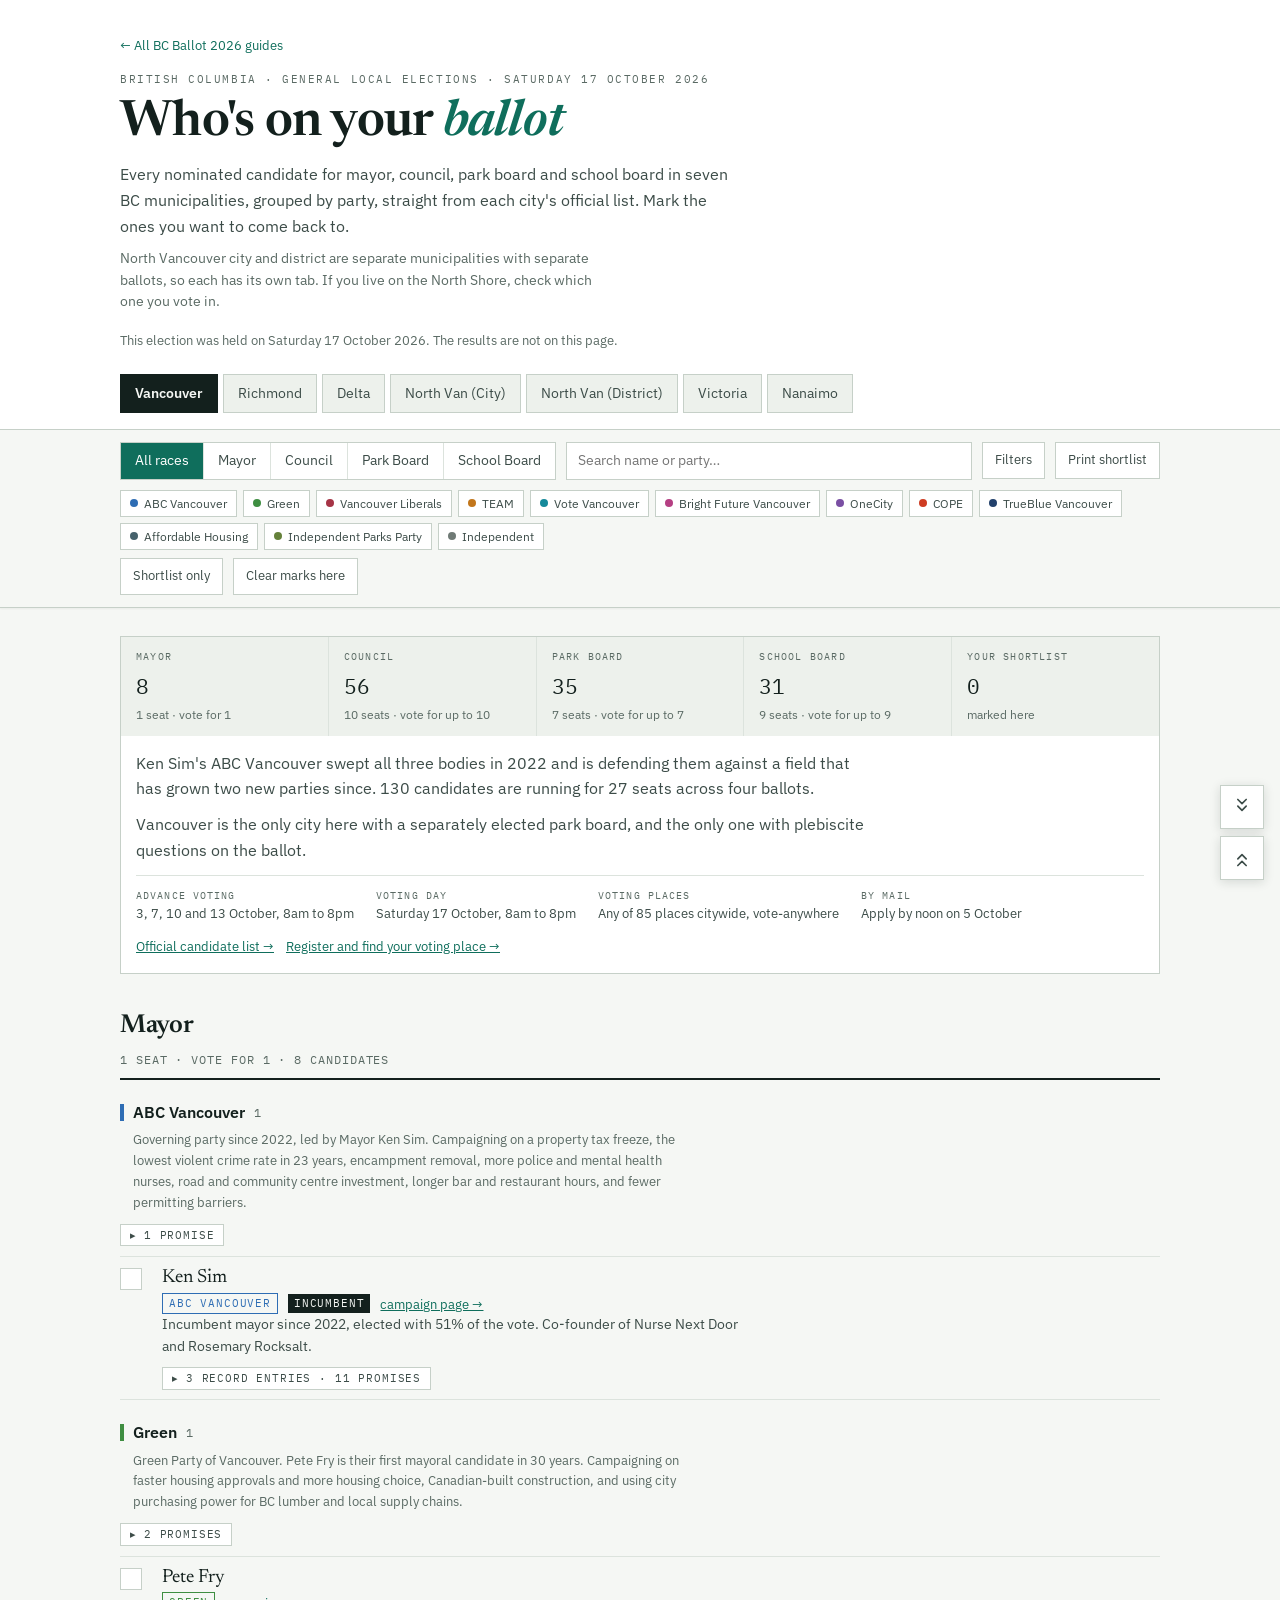
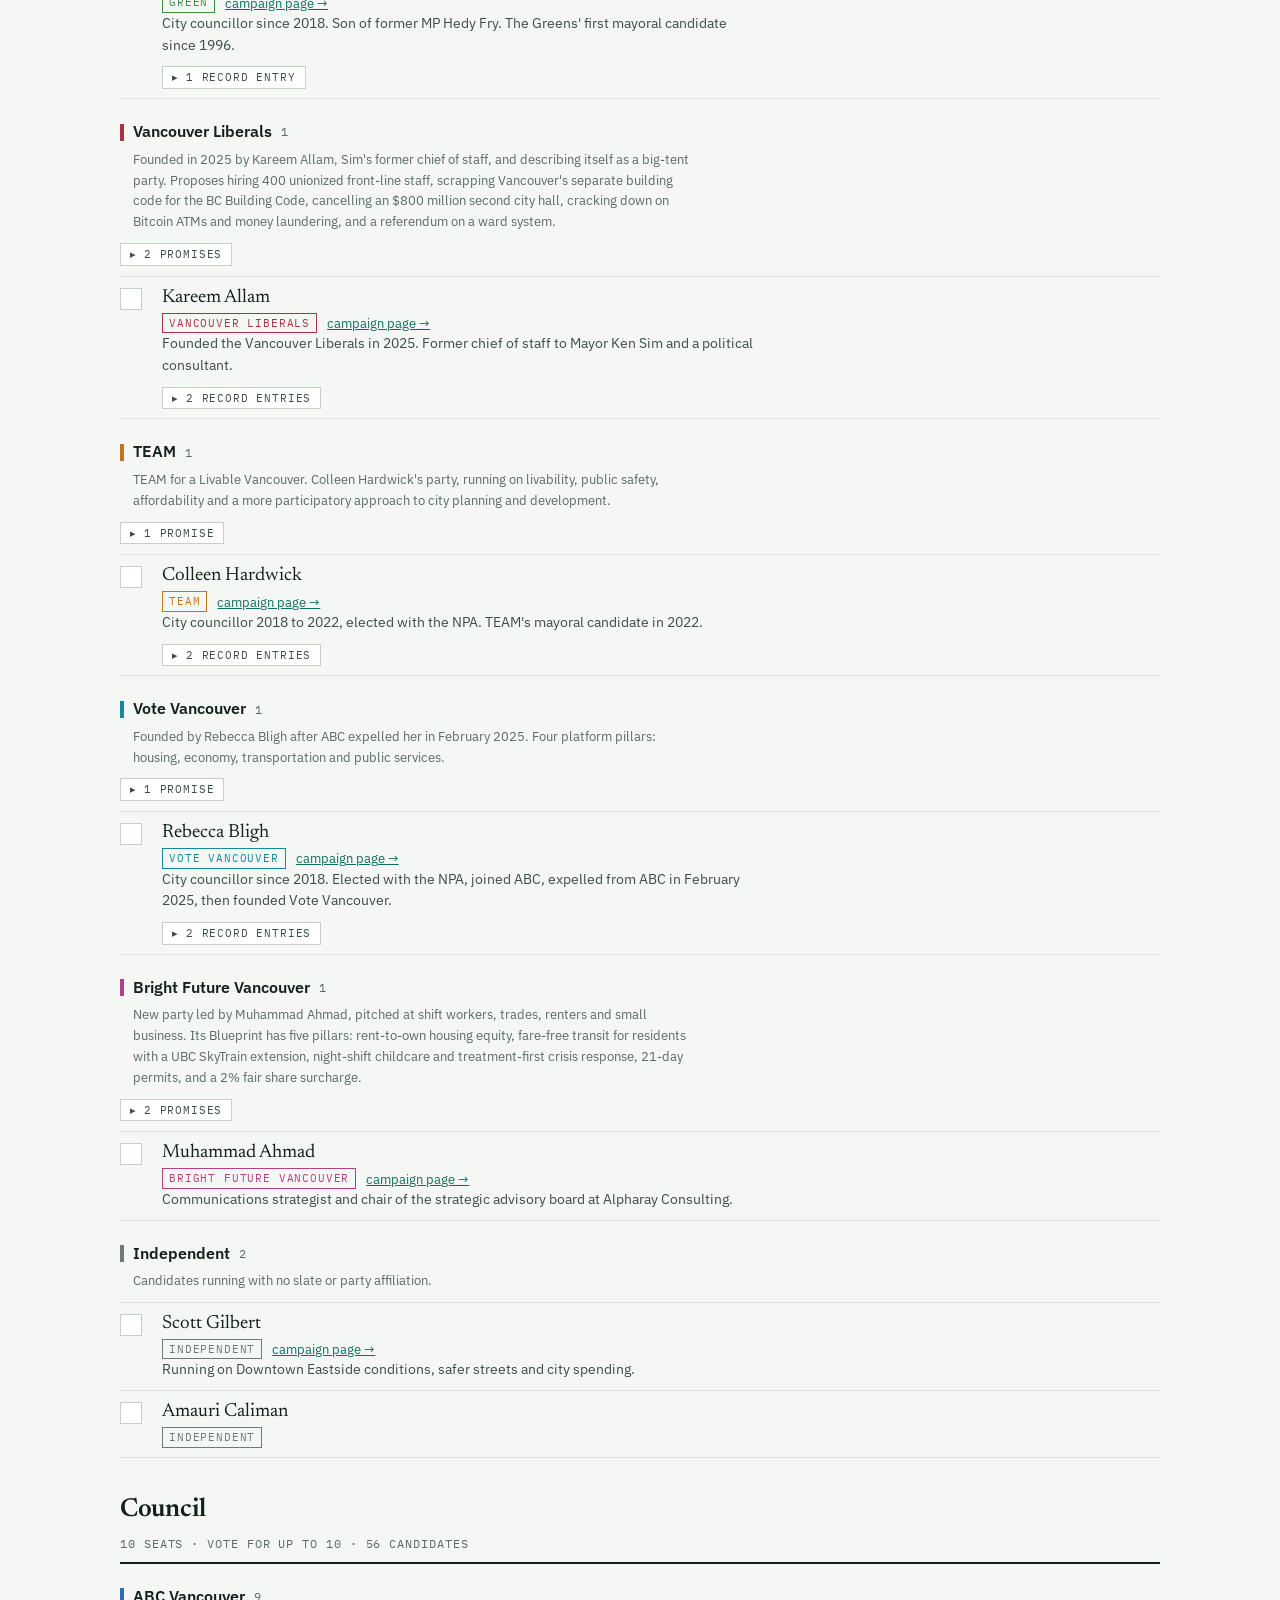
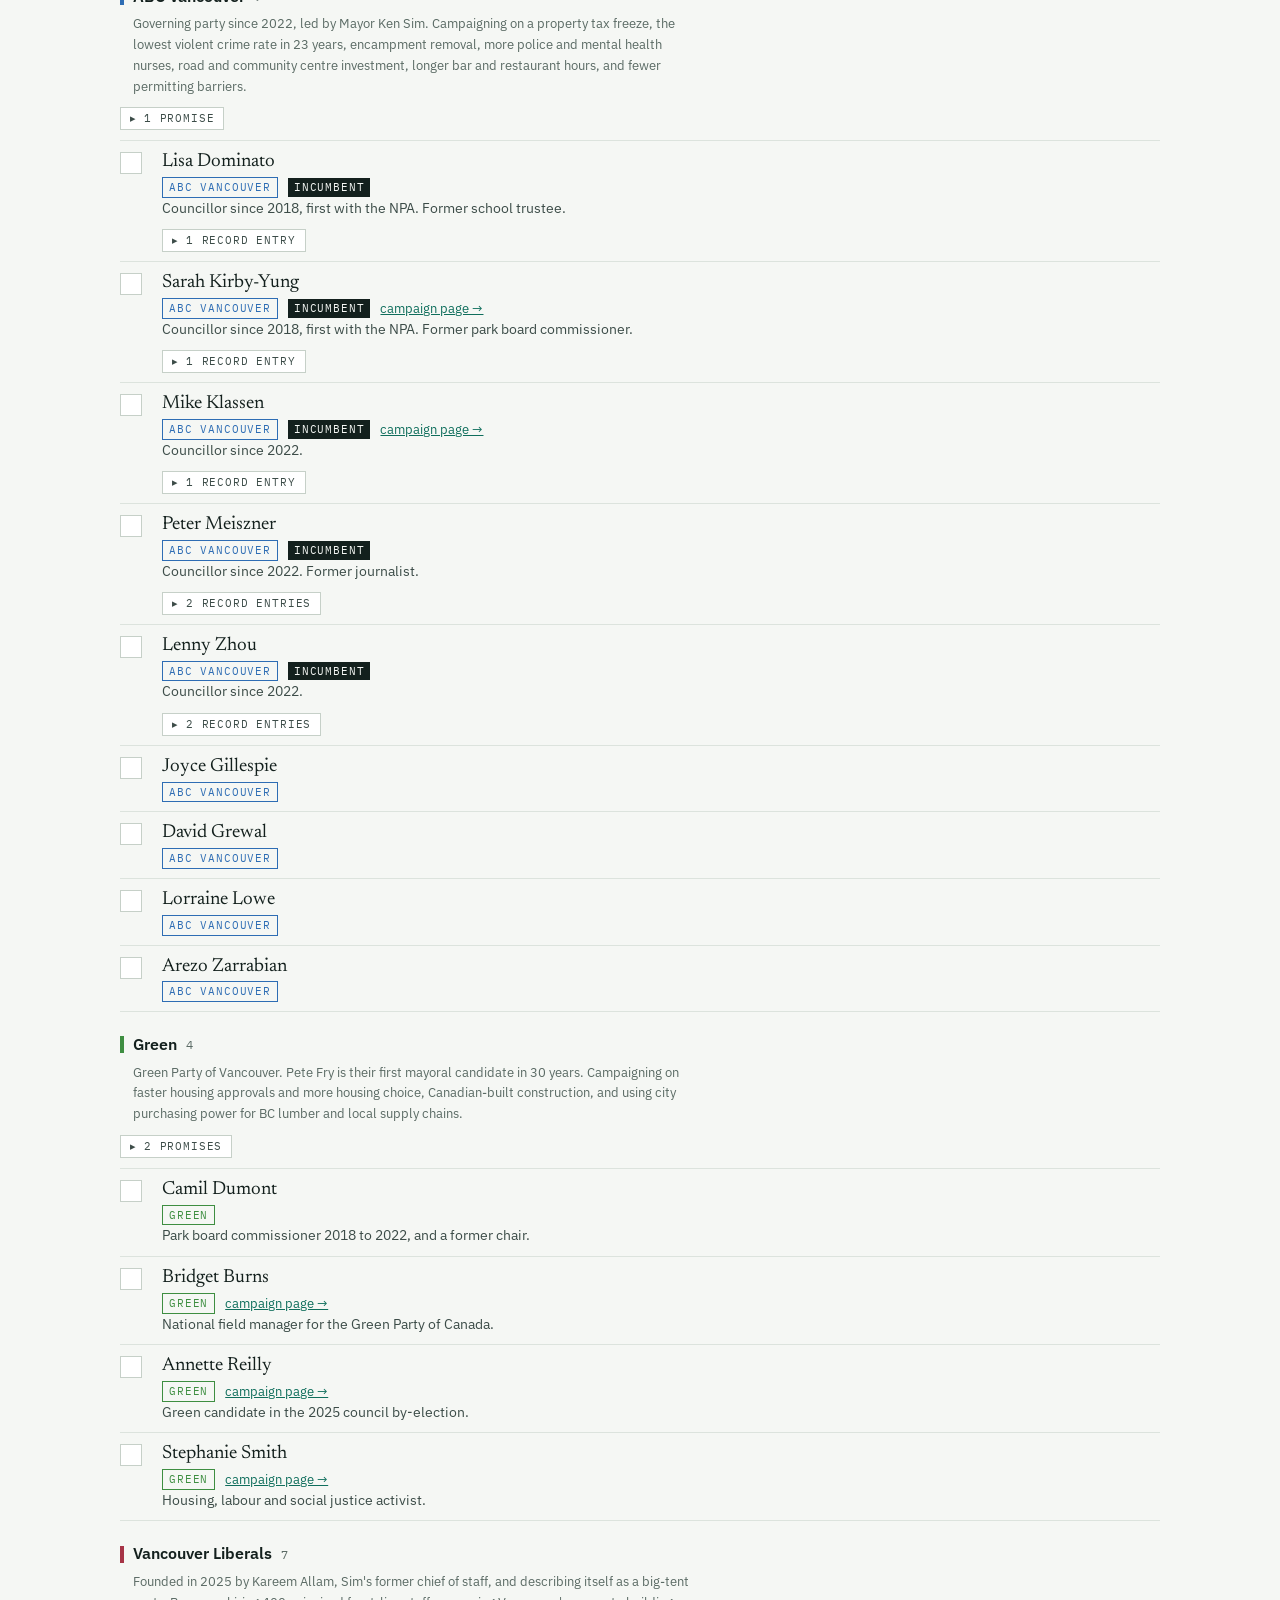
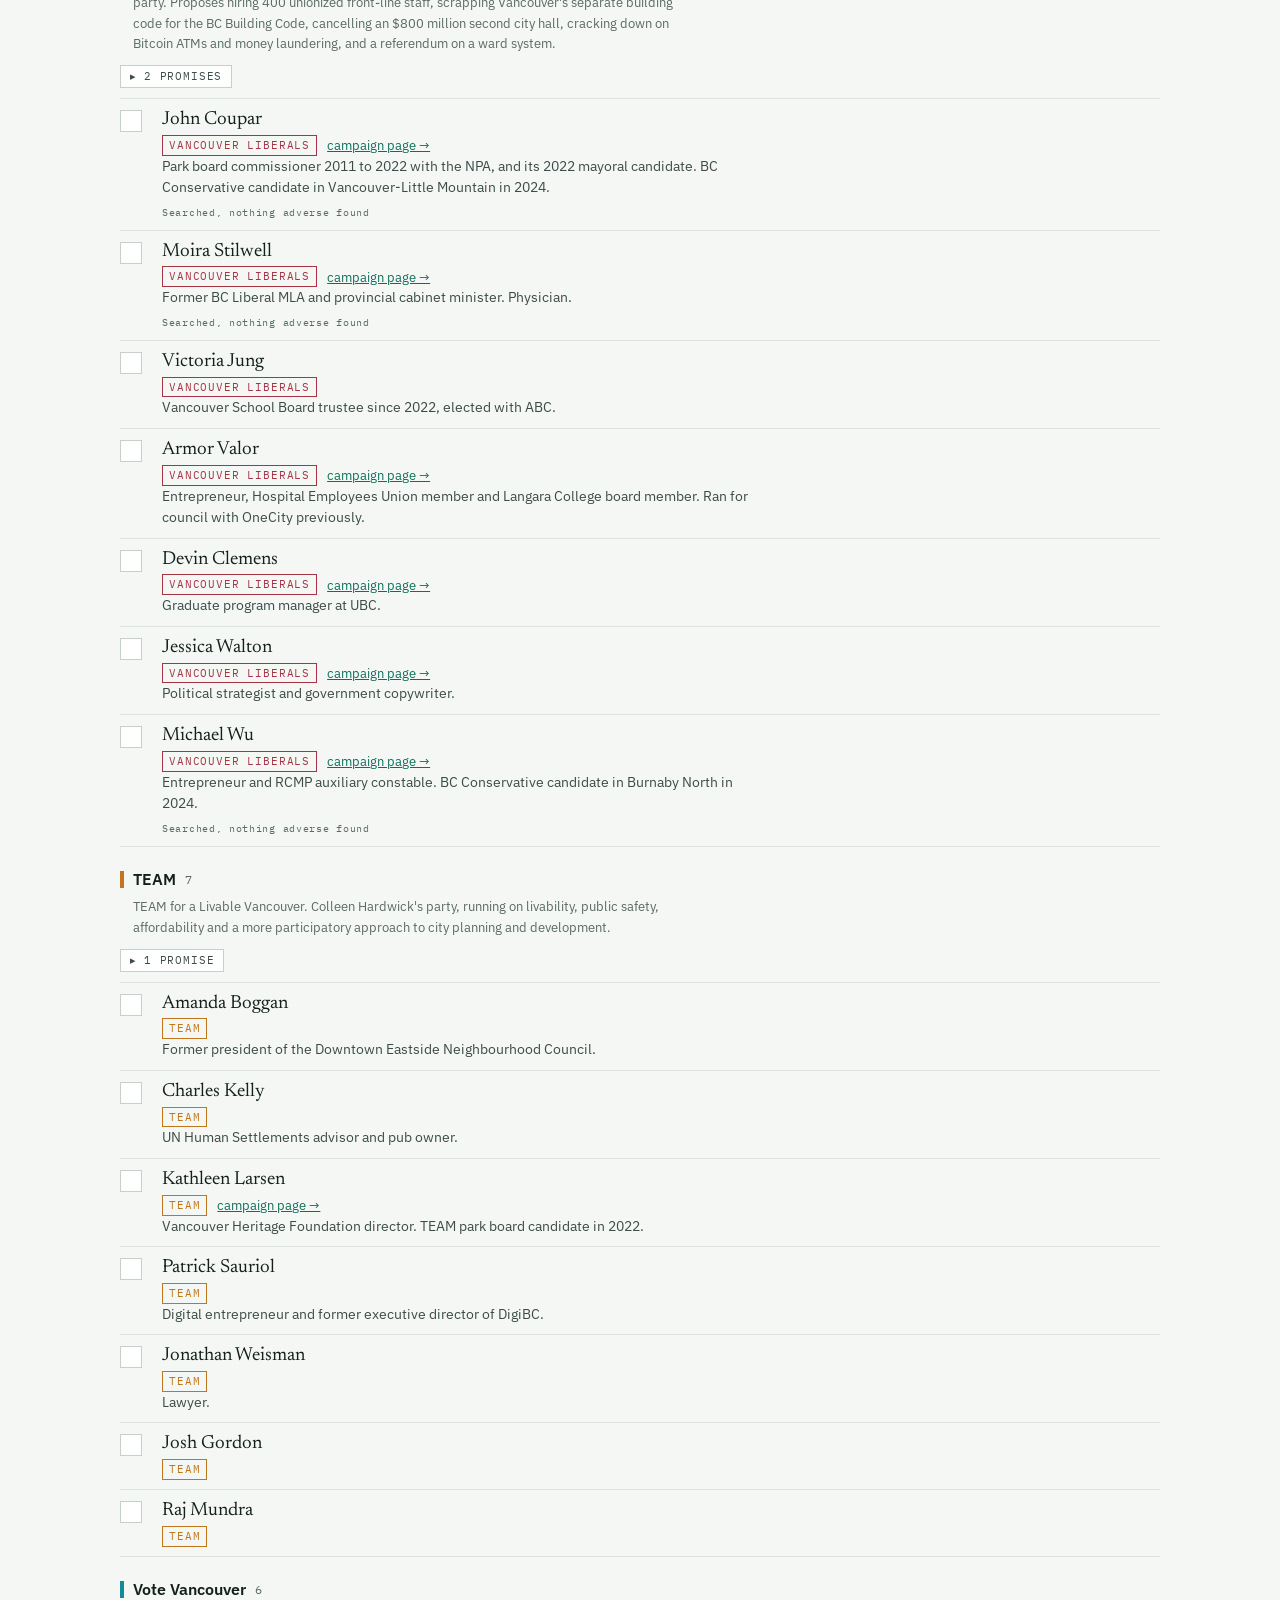
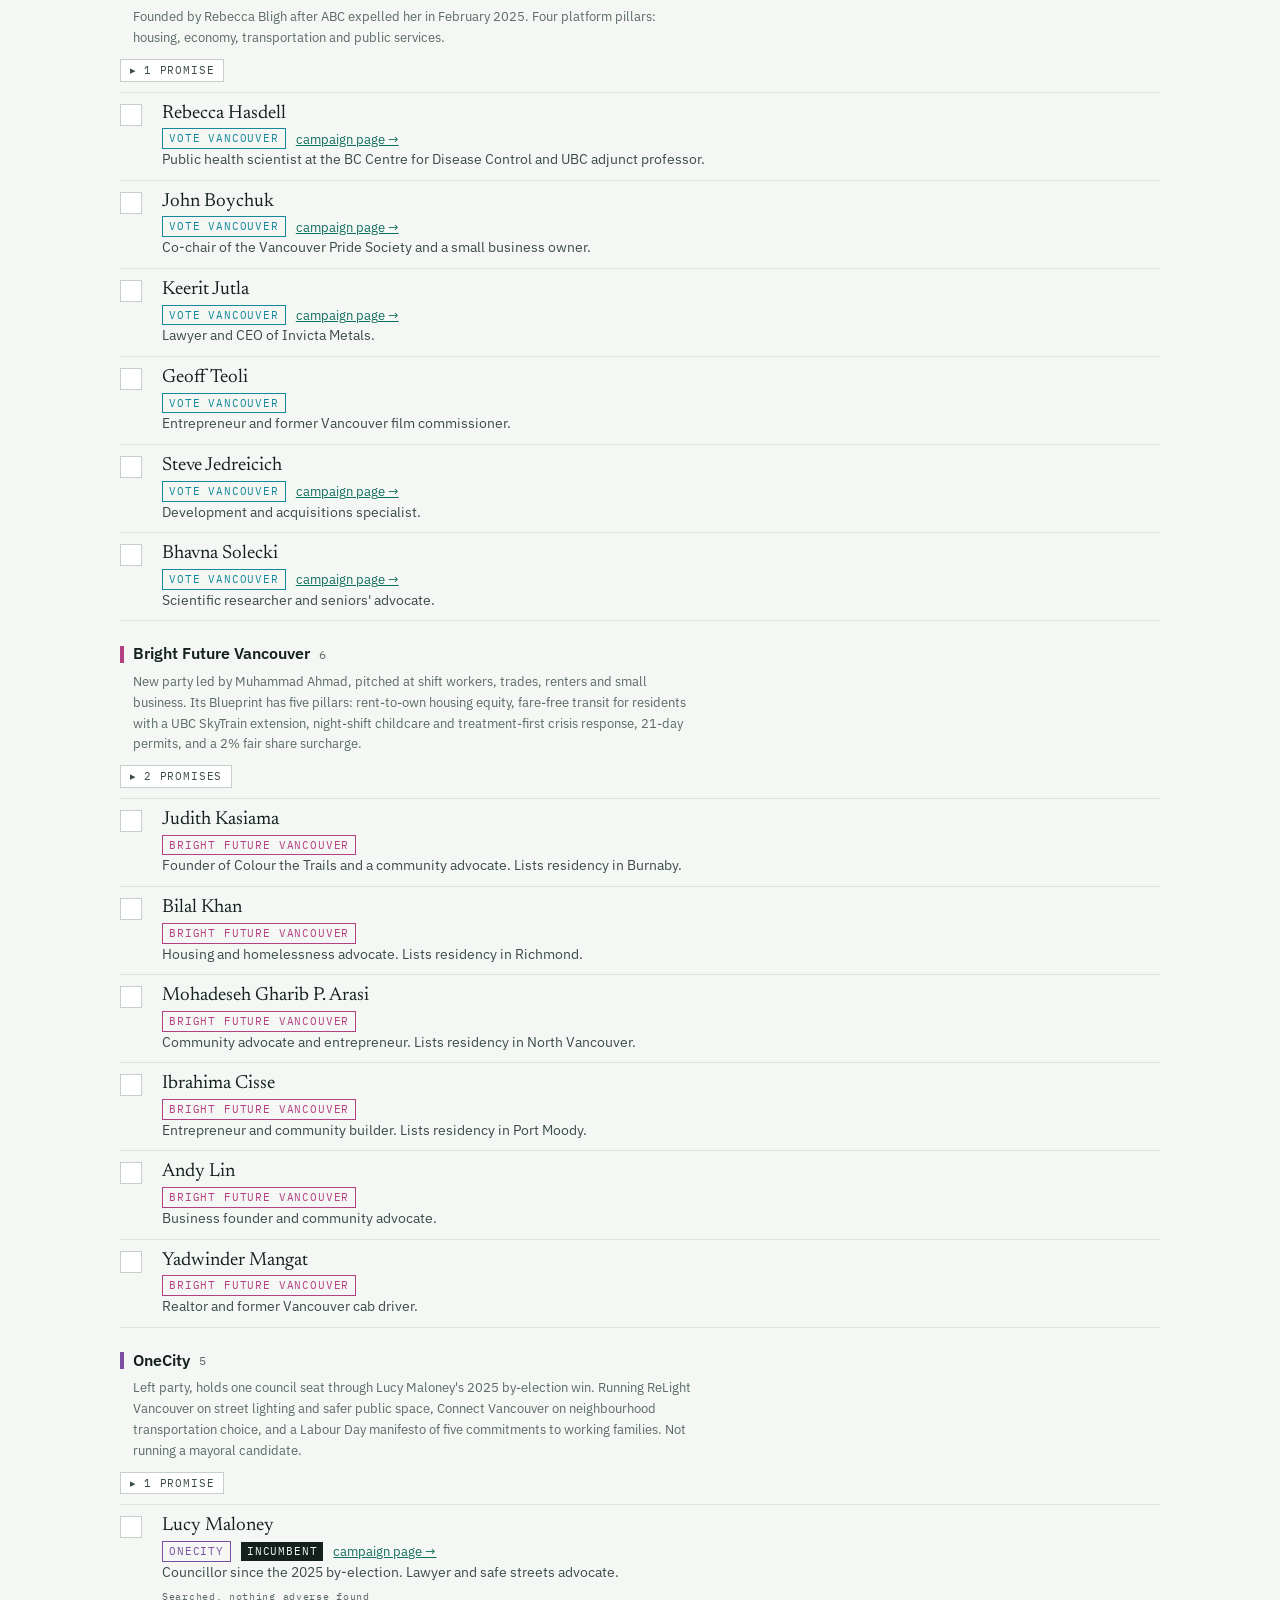
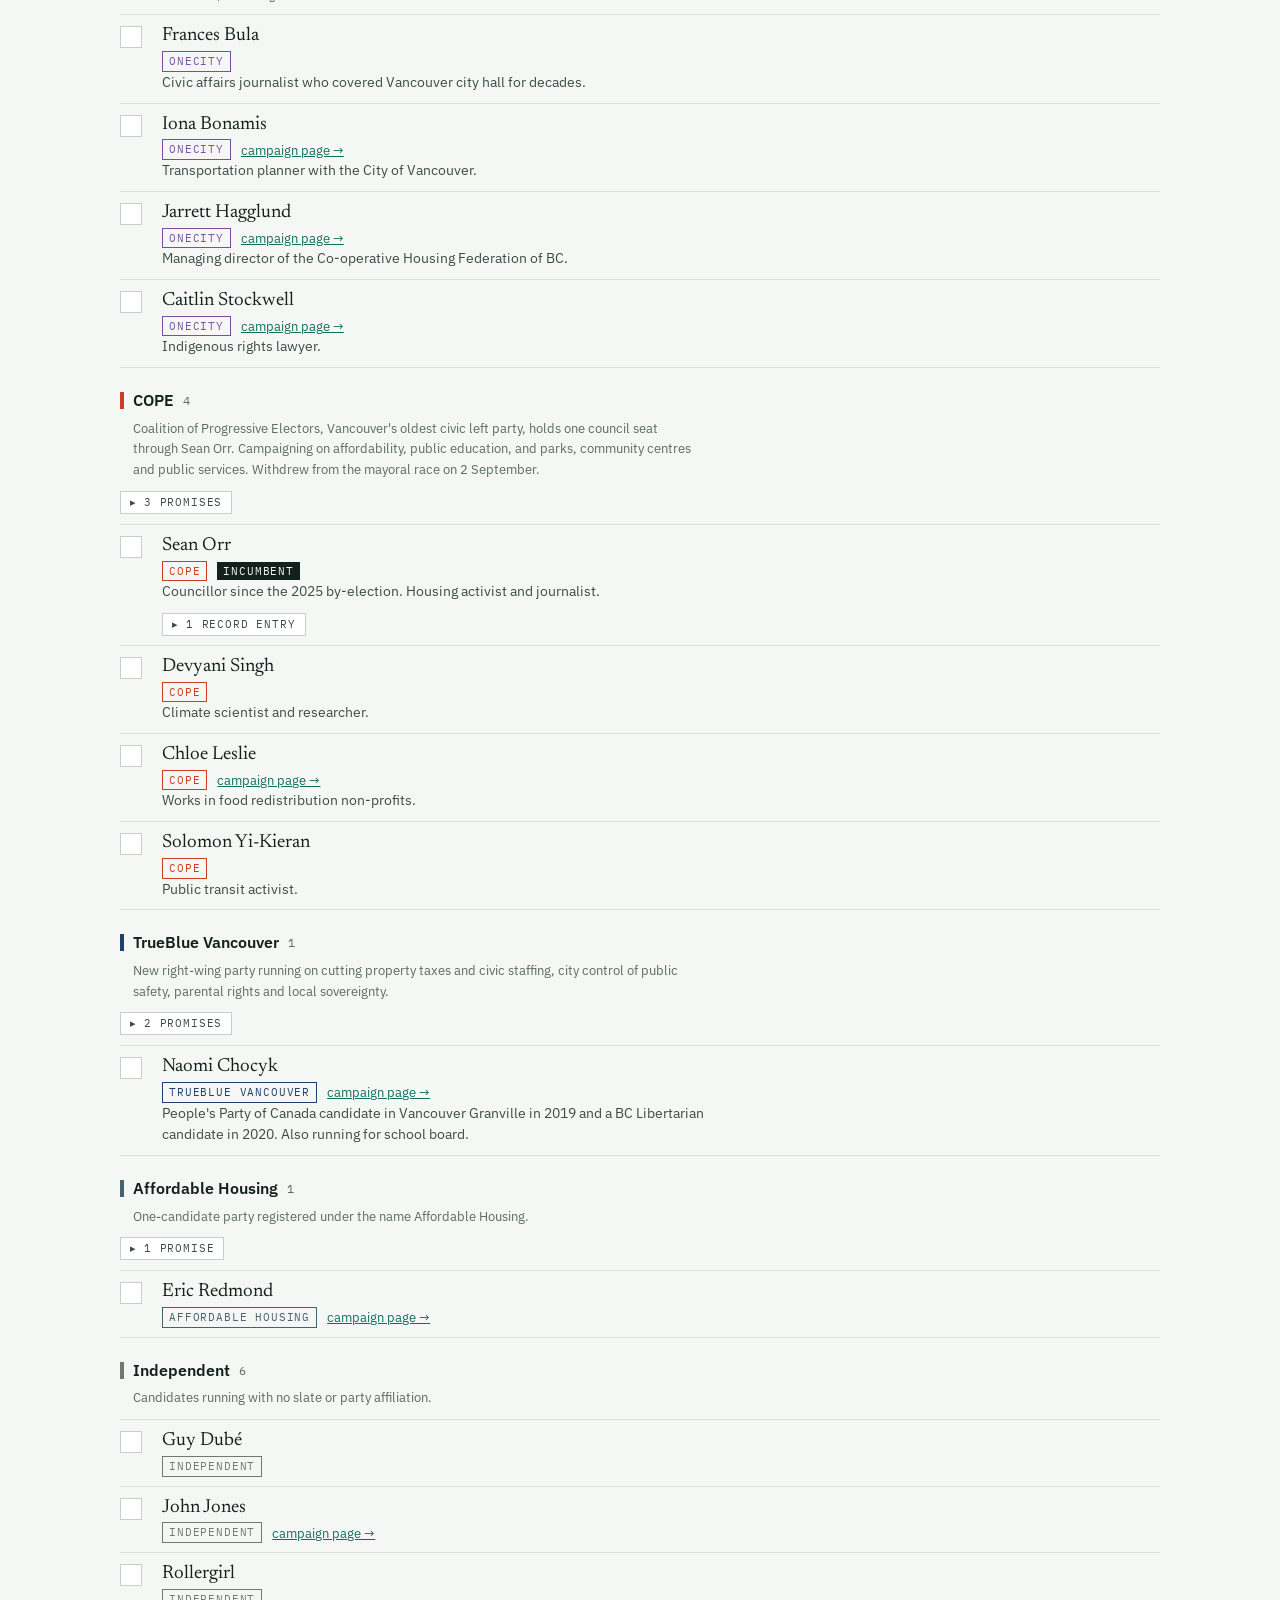
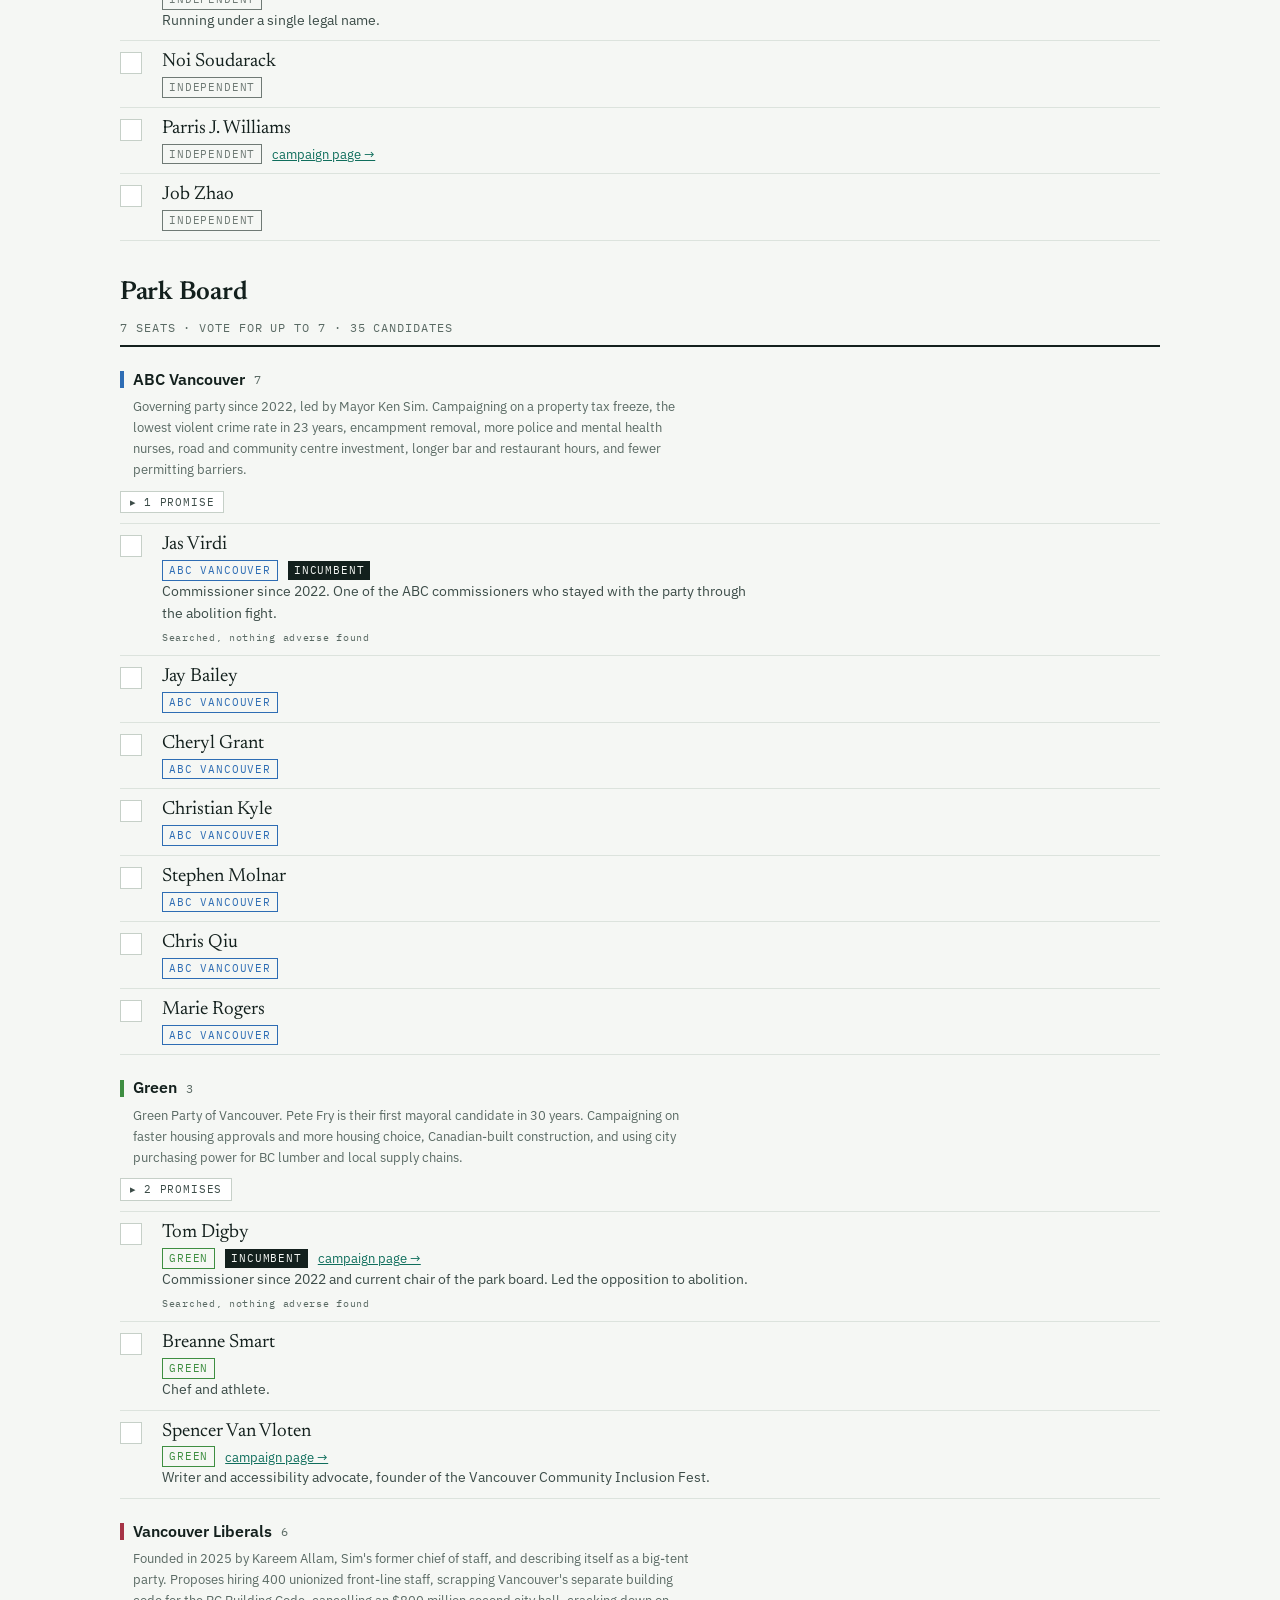
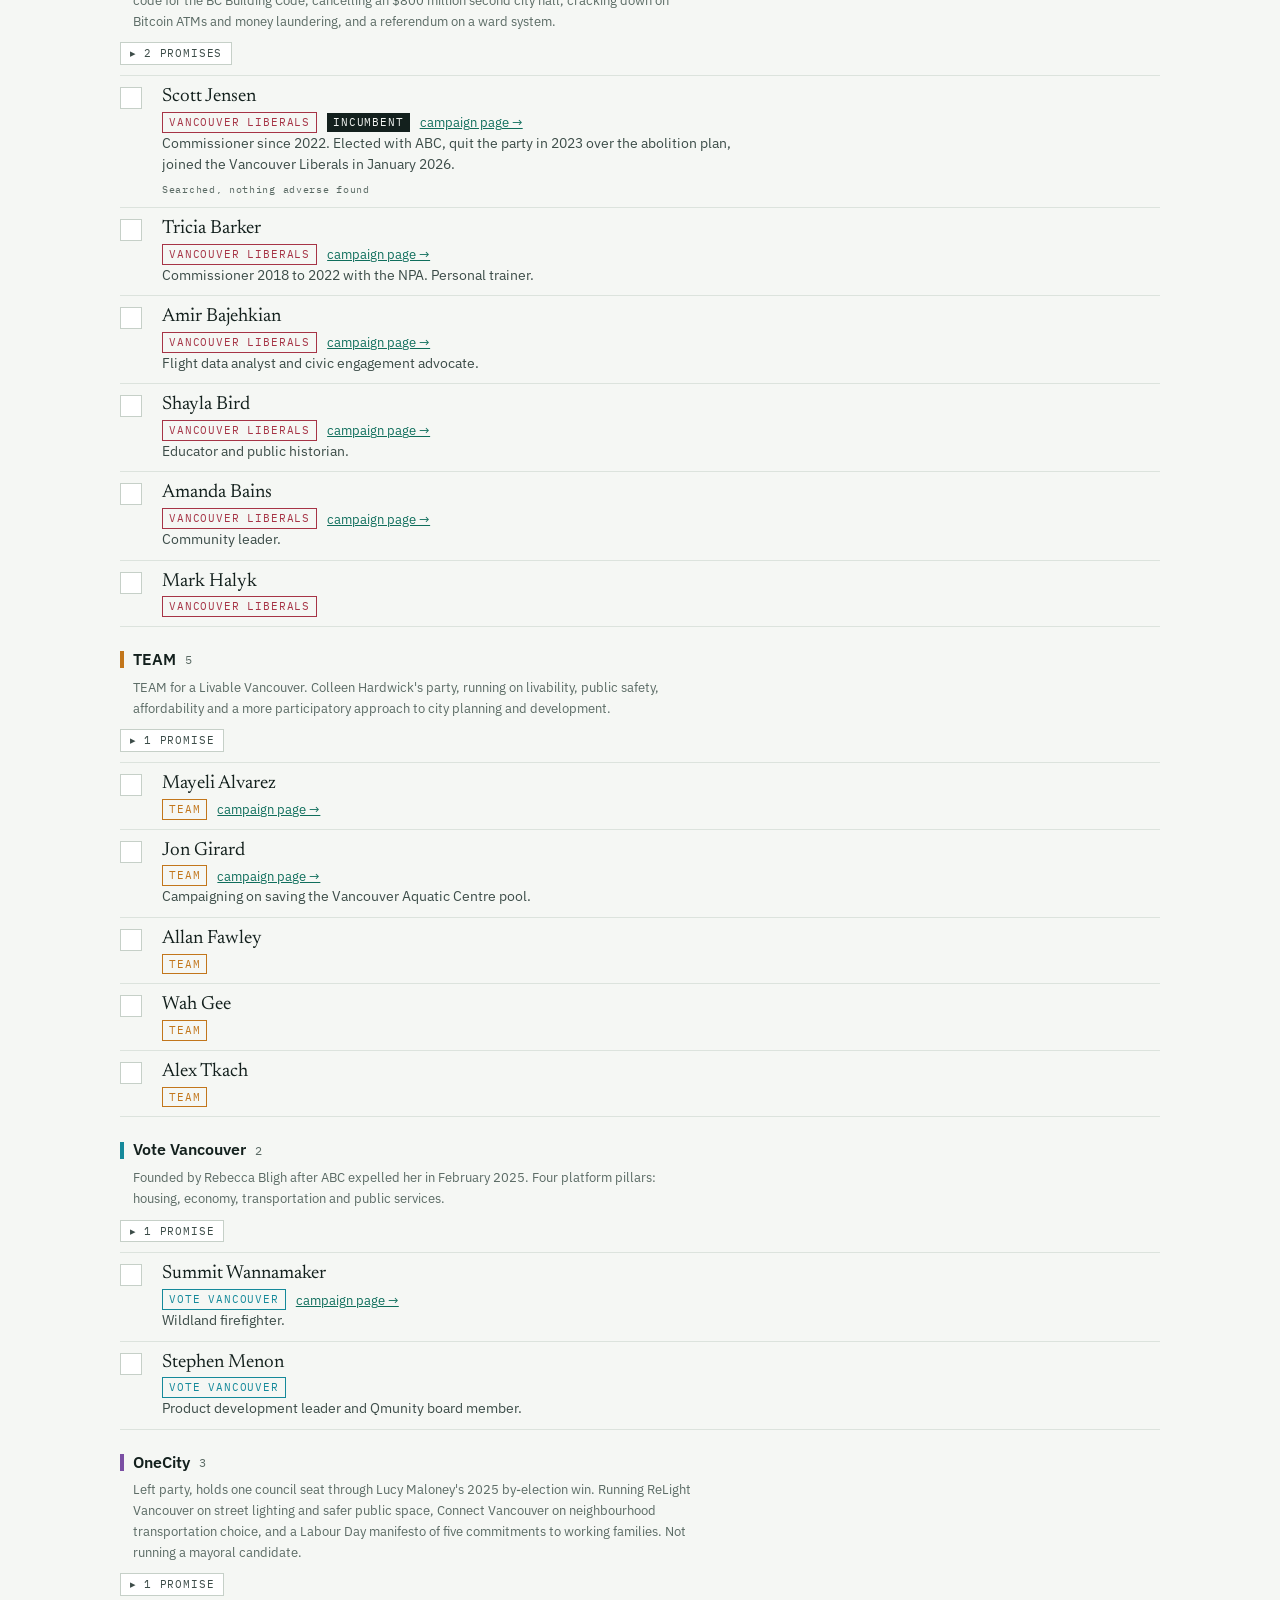
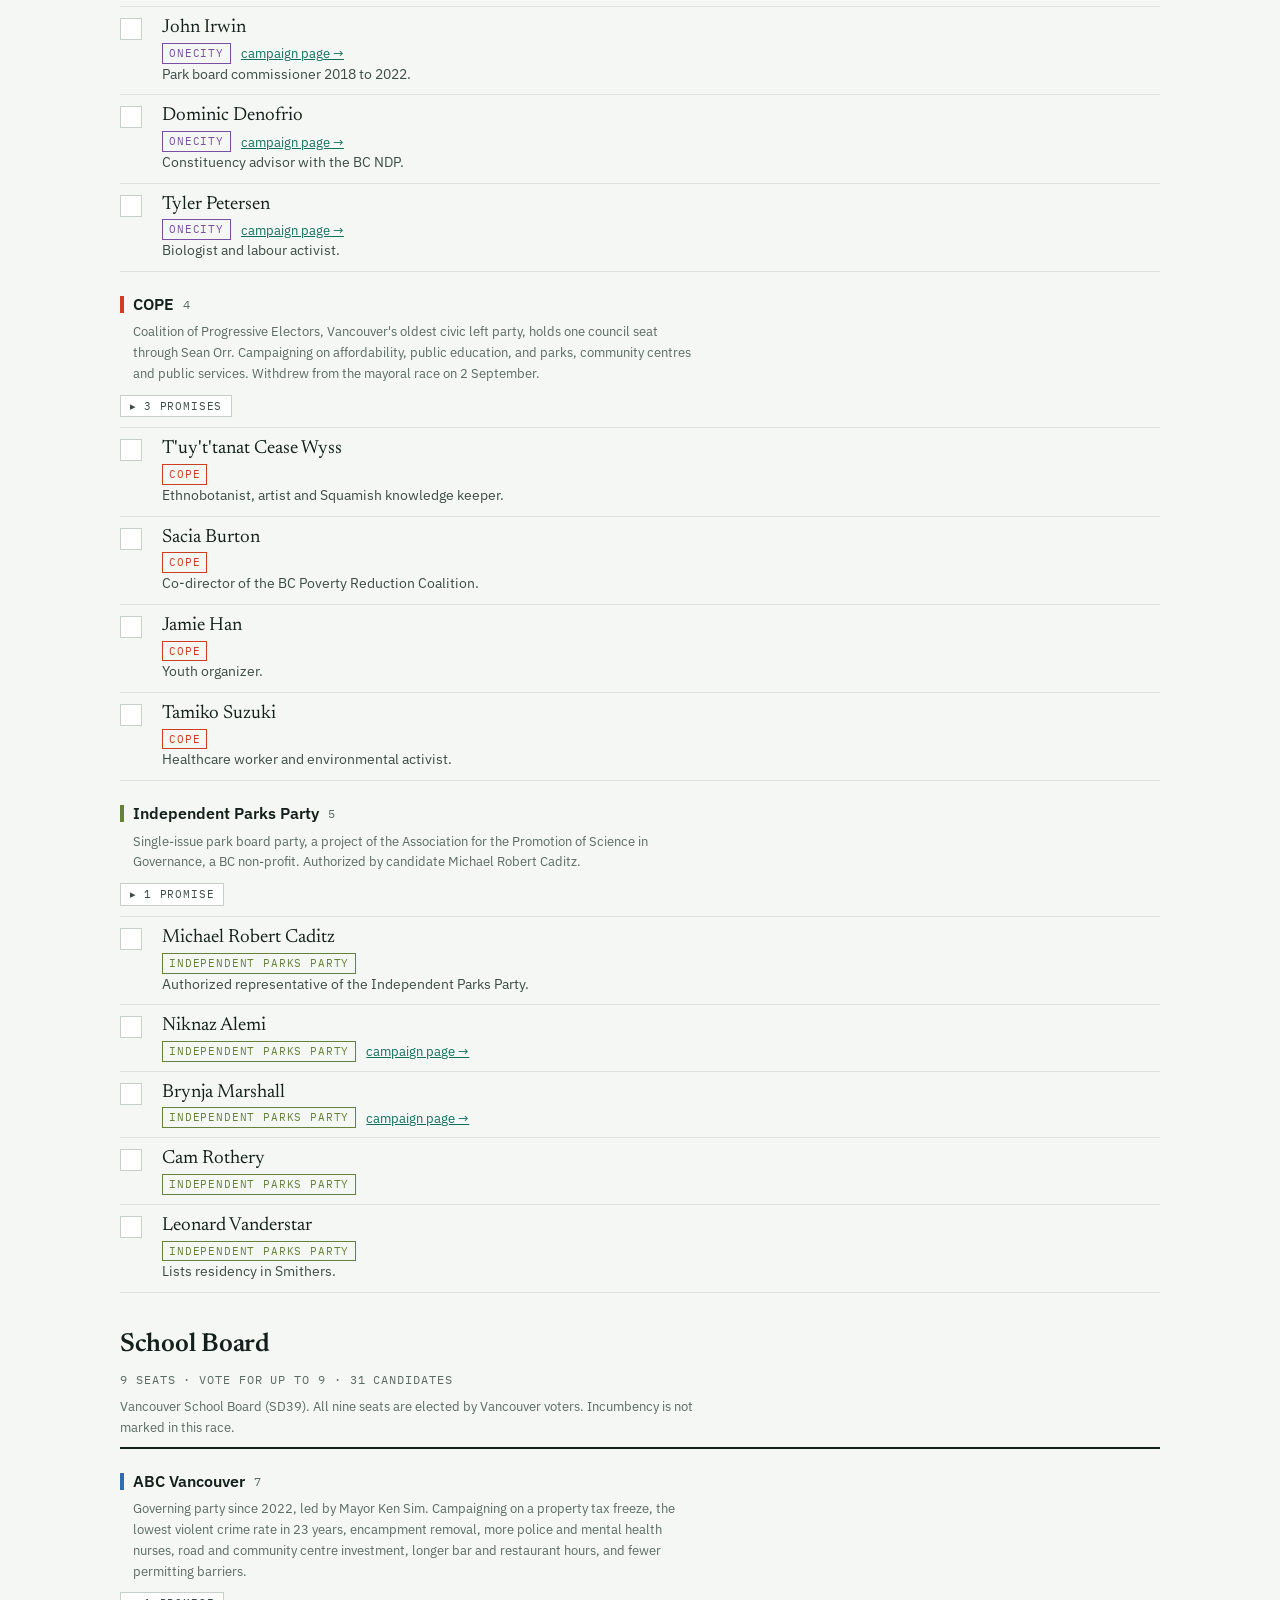
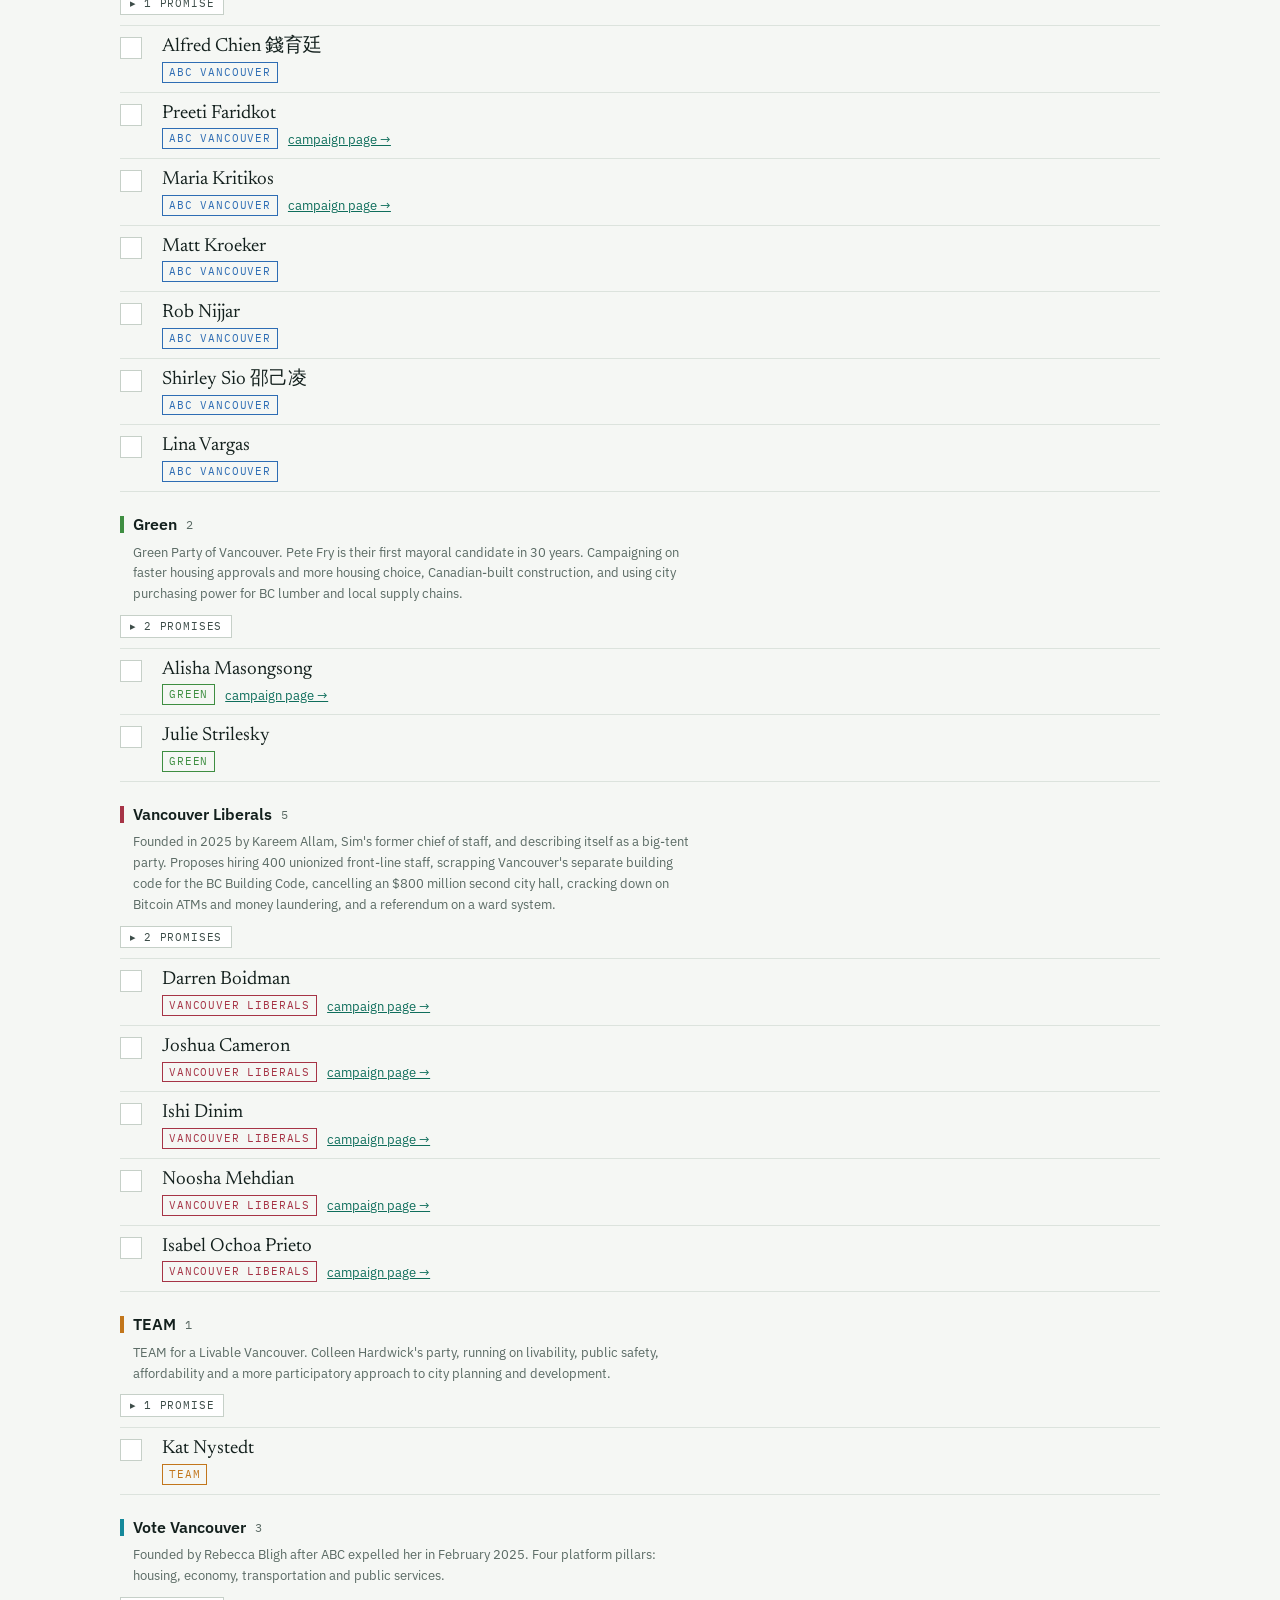
==== municipal/index.html @ 8e07ae94 "Add ways to vote and party campaign links to the provincial guide Each district panel lists voting b" ====
<!doctype html>
<html lang="en">
<head>
<meta charset="utf-8">
<meta name="viewport" content="width=device-width, initial-scale=1, viewport-fit=cover">
<meta name="color-scheme" content="light dark">
<meta name="description" content="Every nominated candidate for mayor, council, park board and school board in seven British Columbia municipalities voting on 17 October 2026.">
<style>
  :root{color-scheme:light dark;padding-top:env(safe-area-inset-top,0px);padding-bottom:env(safe-area-inset-bottom,0px)}
  body{margin:0}
  img{max-width:100%}
  [hidden]{display:none !important}
</style>
<title>BC Ballot 2026: local elections</title>
<link rel="icon" href="data:image/svg+xml,%3Csvg xmlns='http://www.w3.org/2000/svg' viewBox='0 0 32 32'%3E%3Crect width='32' height='32' rx='6' fill='%230F6E5C'/%3E%3Cpath d='M9 16.5l4.5 4.5L23 11' fill='none' stroke='%23fff' stroke-width='3.5' stroke-linecap='round' stroke-linejoin='round'/%3E%3C/svg%3E">
<link rel="preconnect" href="https://fonts.googleapis.com">
<link rel="preconnect" href="https://fonts.gstatic.com" crossorigin>
<link rel="stylesheet" href="https://fonts.googleapis.com/css2?family=Newsreader:ital,opsz,wght@0,6..72,400;0,6..72,600;1,6..72,400&family=IBM+Plex+Sans:wght@400;500;600&family=IBM+Plex+Mono:wght@400;500&display=swap">

<style>
:root{
  --ground:#F5F7F4; --surface:#FFFFFF; --surface-2:#EDF1EC;
  --ink:#13201D; --ink-2:#3C4C48; --muted:#5A6A64;
  --rule:#DCE3DD; --rule-2:#C6D0C8;
  --accent:#0F6E5C; --accent-soft:#E2EFE9; --flag:#A8442B;
  --h0:#2E6DB4;  --h1:#A63446;  --h2:#15899A;  --h3:#C2761B;
  --h4:#3E8E41;  --h5:#7A4FA3;  --h6:#CE3C22;  --h7:#B53F83;
  --h8:#22406B;  --h9:#65813A;  --h10:#46626C; --h11:#8A5A33;
  --h12:#4A4FA8; --h13:#1F6B55; --hind:#6F7A75;
  --shadow:0 1px 2px rgba(19,32,29,.05);
}
@media (prefers-color-scheme: dark){
  :root:not([data-theme="light"]){
    --ground:#0F1513; --surface:#161E1B; --surface-2:#1E2825;
    --ink:#E7EDE9; --ink-2:#BCC8C3; --muted:#8C9A94;
    --rule:#28332F; --rule-2:#36433E;
    --accent:#59C6A6; --accent-soft:#16302A; --flag:#E08063;
    --h0:#6BA3E0;  --h1:#DE8090;  --h2:#4FC3D2;  --h3:#E0A552;
    --h4:#76C179;  --h5:#B18BD8;  --h6:#F0755A;  --h7:#E185BA;
    --h8:#7C9AC8;  --h9:#A3BE6E;  --h10:#88A6B0; --h11:#C89A6A;
    --h12:#9598E0; --h13:#5FBFA0; --hind:#9BA8A2;
    --shadow:0 1px 2px rgba(0,0,0,.35);
  }
}
:root[data-theme="dark"]{
  --ground:#0F1513; --surface:#161E1B; --surface-2:#1E2825;
  --ink:#E7EDE9; --ink-2:#BCC8C3; --muted:#8C9A94;
  --rule:#28332F; --rule-2:#36433E;
  --accent:#59C6A6; --accent-soft:#16302A; --flag:#E08063;
  --h0:#6BA3E0;  --h1:#DE8090;  --h2:#4FC3D2;  --h3:#E0A552;
  --h4:#76C179;  --h5:#B18BD8;  --h6:#F0755A;  --h7:#E185BA;
  --h8:#7C9AC8;  --h9:#A3BE6E;  --h10:#88A6B0; --h11:#C89A6A;
  --h12:#9598E0; --h13:#5FBFA0; --hind:#9BA8A2;
  --shadow:0 1px 2px rgba(0,0,0,.35);
}

*{box-sizing:border-box}
.vh{position:absolute;width:1px;height:1px;margin:-1px;padding:0;overflow:hidden;
  clip:rect(0 0 0 0);clip-path:inset(50%);white-space:nowrap;border:0}
.skip{position:absolute;left:-9999px;top:0;z-index:100;background:var(--ink);color:var(--ground);
  padding:12px 18px;font-size:16px;text-decoration:none}
.skip:focus{left:0}
body{background:var(--ground);color:var(--ink);font-family:"IBM Plex Sans","Helvetica Neue",Arial,sans-serif;font-size:16px;line-height:1.6;-webkit-font-smoothing:antialiased}
.wrap{max-width:1080px;margin:0 auto;padding-inline:20px;padding-block:0}
h1,h2,h3{font-family:Newsreader,Georgia,"Times New Roman",serif;font-weight:600;text-wrap:balance;margin:0}
p{margin:0}
a{color:var(--accent)}
a:focus-visible,button:focus-visible,input:focus-visible,summary:focus-visible{outline:3px solid var(--accent);outline-offset:2px;border-radius:2px}

.masthead{border-bottom:1px solid var(--rule-2);background:var(--surface)}
.masthead .wrap{padding-block:32px 16px}
.home{display:inline-block;margin-bottom:14px;font-size:13px;text-decoration:none}
.home:hover{text-decoration:underline}
.kicker{font-family:"IBM Plex Mono",ui-monospace,monospace;font-size:11px;letter-spacing:.14em;text-transform:uppercase;color:var(--muted)}
h1{font-size:clamp(32px,5.6vw,50px);line-height:1.02;letter-spacing:-.015em;margin-top:10px}
h1 em{font-style:italic;color:var(--accent)}
.standfirst{margin-top:13px;max-width:62ch;color:var(--ink-2);font-size:16px}
.subnote{margin-top:9px;max-width:62ch;font-size:13.5px;color:var(--muted)}
.countdown{display:flex;flex-wrap:wrap;gap:6px 16px;margin-top:18px;align-items:baseline}
.countdown b{font-family:"IBM Plex Mono",monospace;font-size:25px;font-weight:500;color:var(--flag)}
.countdown span{font-size:13px;color:var(--muted)}

.provisional{margin-top:16px;max-width:70ch;font-size:13.5px;color:var(--ink);
  background:var(--accent-soft);border-left:3px solid var(--flag);padding:10px 14px}

/* jurisdiction tabs */
.jtabs{display:flex;flex-wrap:wrap;gap:5px;margin-top:22px}
.jtab{appearance:none;flex:0 0 auto;font:inherit;font-size:13.5px;padding:8px 14px;border:1px solid var(--rule-2);background:var(--surface-2);color:var(--ink-2);cursor:pointer;white-space:nowrap}
.jtab[aria-pressed="true"]{background:var(--ink);color:var(--ground);border-color:var(--ink);font-weight:600}
.jtab:hover[aria-pressed="false"]{border-color:var(--ink-2);color:var(--ink)}

.controls{position:sticky;top:env(safe-area-inset-top,0px);z-index:20;background:var(--ground);
  border-bottom:1px solid var(--rule-2);box-shadow:var(--shadow);
  will-change:transform,opacity;backface-visibility:hidden;
  transform:translate3d(0,0,0);opacity:1;
  /* Coming back: a long, strongly decelerating curve. The bar is fully off-screen
     when hidden, so only the final approach is visible. A hard ease-out spends most
     of the time on that last stretch, which is what stops it reading as a pop. */
  transition:transform .55s cubic-bezier(.05,.7,.1,1), opacity .4s ease-out}
.controls.hide{
  transform:translate3d(0,-102%,0);opacity:0;
  /* Leaving: quick and accelerating, so it gets out of the way. */
  transition:transform .2s cubic-bezier(.55,.06,.68,.19), opacity .16s ease-in}
/* Motion-sensitive users get a cross-fade rather than an instant jump. */
@media (prefers-reduced-motion:reduce){
  .controls{transform:none;transition:opacity .2s ease}
  .controls.hide{transform:none;opacity:0;transition:opacity .2s ease;pointer-events:none}
}
.controls .wrap{padding-block:12px}
.ctl-row{display:flex;flex-wrap:wrap;gap:10px;align-items:center}
.seg{display:inline-flex;border:1px solid var(--rule-2);background:var(--surface);overflow:hidden}
.seg button{appearance:none;border:0;background:transparent;color:var(--ink-2);font:inherit;font-size:13.5px;padding:7px 14px;cursor:pointer;border-right:1px solid var(--rule)}
.seg button:last-child{border-right:0}
.seg button[aria-pressed="true"]{background:var(--accent);color:#fff}
.seg button[hidden]{display:none}
input[type="search"]{flex:1 1 170px;min-width:0;font:inherit;font-size:13.5px;padding:7px 11px;border:1px solid var(--rule-2);background:var(--surface);color:var(--ink)}
.mini{appearance:none;border:1px solid var(--rule-2);background:var(--surface);color:var(--ink-2);font:inherit;font-size:13px;padding:7px 12px;cursor:pointer}
.mini[aria-pressed="true"]{background:var(--flag);border-color:var(--flag);color:#fff}
.mini.arm{background:var(--flag);border-color:var(--flag);color:#fff}
#filterpanel{margin-top:10px}
.parties{display:flex;flex-wrap:wrap;gap:6px}
.pchip{appearance:none;font:inherit;font-size:12px;padding:3px 9px;border:1px solid var(--rule-2);background:var(--surface);color:var(--ink-2);cursor:pointer;display:inline-flex;align-items:center;gap:6px}
.pchip .dot{width:8px;height:8px;border-radius:50%;background:var(--pc,var(--hind));flex:none}
.pchip[aria-pressed="true"]{background:var(--accent-soft);border-color:var(--accent);color:var(--ink)}

main .wrap{padding-block:28px 10px}

/* at a glance */
.glance{border:1px solid var(--rule-2);background:var(--surface)}
.glance-top{display:grid;grid-template-columns:repeat(auto-fit,minmax(140px,1fr));gap:1px;background:var(--rule)}
.gcell{background:var(--surface-2);padding:12px 15px}
.gcell .t-lab{font-family:"IBM Plex Mono",monospace;font-size:10px;letter-spacing:.12em;text-transform:uppercase;color:var(--muted)}
.gcell .t-num{font-family:"IBM Plex Mono",monospace;font-size:21px;font-variant-numeric:tabular-nums;margin-top:5px}
.gcell .t-sub{font-size:12px;color:var(--muted);margin-top:1px}
.glance-body{padding:15px}
.glance-body p{color:var(--ink-2);max-width:74ch}
.glance-body p + p{margin-top:10px}
.dates{margin-top:12px;padding-top:12px;border-top:1px solid var(--rule);font-size:13px;color:var(--ink-2);display:flex;flex-wrap:wrap;gap:4px 22px}
.dates b{font-family:"IBM Plex Mono",monospace;font-size:10px;letter-spacing:.11em;text-transform:uppercase;color:var(--muted);font-weight:400;display:block}

.racehead{margin-top:32px;padding-bottom:8px;border-bottom:2px solid var(--ink)}
.racehead h2{font-size:26px;letter-spacing:-.01em}
.racenote{font-size:13px;color:var(--muted);margin-top:8px;max-width:72ch;font-family:"IBM Plex Sans",sans-serif;letter-spacing:0;text-transform:none}
.racehead .rmeta{font-family:"IBM Plex Mono",monospace;font-size:11.5px;letter-spacing:.08em;text-transform:uppercase;color:var(--muted);margin-top:4px}

.pgroup{margin-top:20px}
.pgroup h3{font-size:16px;display:flex;align-items:center;gap:9px;font-family:"IBM Plex Sans",sans-serif;font-weight:600}
.pgroup h3 .bar{width:4px;height:17px;background:var(--pc);flex:none}
.pgroup h3 .cnt{font-family:"IBM Plex Mono",monospace;font-weight:400;font-size:12px;color:var(--muted);letter-spacing:.06em}
.pnote{font-size:13px;color:var(--muted);margin:5px 0 0 13px;max-width:70ch}

ul.cands{list-style:none;margin:10px 0 0;padding:0;border-top:1px solid var(--rule)}
li.cand{display:grid;grid-template-columns:30px 1fr;gap:0 12px;align-items:start;padding:9px 4px 9px 0;border-bottom:1px solid var(--rule)}
li.cand.hide{display:none}
.mark{appearance:none;width:22px;height:22px;margin-top:2px;border:1.5px solid var(--rule-2);background:var(--surface);cursor:pointer;color:transparent;font-size:14px;line-height:1;display:flex;align-items:center;justify-content:center;padding:0}
.mark[aria-pressed="true"]{background:var(--ink);border-color:var(--ink);color:var(--ground)}
.cand .nm{font-family:Newsreader,Georgia,serif;font-size:19px;line-height:1.25}
.cand .row2{display:flex;flex-wrap:wrap;gap:6px 10px;align-items:center;margin-top:3px}
.tag{font-family:"IBM Plex Mono",monospace;font-size:10.5px;letter-spacing:.08em;text-transform:uppercase;padding:1px 6px;border:1px solid var(--pc);color:var(--pc)}
.inc{font-family:"IBM Plex Mono",monospace;font-size:10.5px;letter-spacing:.08em;text-transform:uppercase;padding:1px 6px;background:var(--ink);color:var(--ground)}
.sit{font-family:"IBM Plex Mono",monospace;font-size:10.5px;letter-spacing:.08em;text-transform:uppercase;padding:1px 6px;border:1px dashed var(--ink-2);color:var(--ink-2)}
.cand .bio{font-size:13.5px;color:var(--ink-2);max-width:74ch}
.cand .lnk{font-size:12.5px}
.empty{padding:26px 0;color:var(--muted);font-size:14px}
.elsewhere{display:flex;flex-wrap:wrap;gap:7px;align-items:center;margin-top:11px;color:var(--ink-2)}
.rmark{color:var(--accent)}
.rmark.over{color:var(--flag);font-weight:600}

.section{margin-top:48px;padding-top:26px;border-top:1px solid var(--rule-2)}
.section[hidden]{display:none}
.section h2{font-size:24px;letter-spacing:-.01em}
.section > p,.section li{max-width:68ch}
.section p{margin-top:12px;color:var(--ink-2)}
.section h3{font-size:17px;margin-top:22px;font-family:"IBM Plex Sans",sans-serif;font-weight:600}
.section ul{margin:12px 0 0;padding-left:20px;color:var(--ink-2)}
.section li{margin-top:7px}

#roster{margin-bottom:26px}
details.section{margin-top:12px;padding-top:0;border:1px solid var(--rule);background:var(--surface)}
details.section > summary{list-style:none;cursor:pointer;display:flex;align-items:center;gap:11px;padding:15px 18px}
details.section > summary::-webkit-details-marker{display:none}
details.section > summary:hover h2{color:var(--accent)}
details.section > summary h2{font-size:19px;margin:0;flex:1}
details.section > summary .chev{flex:none;color:var(--muted);transition:transform .15s}
details.section[open] > summary{border-bottom:1px solid var(--rule)}
details.section[open] > summary .chev{transform:rotate(90deg)}
details.section > :not(summary){margin-left:18px;margin-right:18px}
details.section > summary + *{margin-top:16px}
details.section[open]{padding-bottom:18px}
@media (prefers-reduced-motion:reduce){details.section > summary .chev{transition:none}}

.qbox{border-left:3px solid var(--flag);background:var(--surface);padding:14px 16px;margin-top:14px}
.qbox .qn{font-family:"IBM Plex Mono",monospace;font-size:10.5px;letter-spacing:.1em;text-transform:uppercase;color:var(--muted)}
.qbox blockquote{margin:6px 0 0;font-family:Newsreader,Georgia,serif;font-size:17px;line-height:1.4;color:var(--ink)}
.qbox .qs{font-size:12.5px;color:var(--muted);margin-top:8px}

.tblwrap{overflow-x:auto;margin-top:14px;border:1px solid var(--rule)}
table{border-collapse:collapse;width:100%;min-width:480px;font-size:13.5px;background:var(--surface)}
th,td{text-align:left;padding:8px 12px;border-bottom:1px solid var(--rule)}
th{font-family:"IBM Plex Mono",monospace;font-size:10.5px;letter-spacing:.09em;text-transform:uppercase;color:var(--muted);background:var(--surface-2)}
td.n{font-family:"IBM Plex Mono",monospace;font-variant-numeric:tabular-nums;text-align:right}
tr:last-child td{border-bottom:0}

.callout{background:var(--accent-soft);border:1px solid var(--accent);padding:14px 16px;margin-top:16px}
.callout strong{color:var(--ink)}
.callout p{margin-top:6px}
.callout p:first-child{margin-top:0}

footer{margin-top:48px;border-top:1px solid var(--rule-2);background:var(--surface)}
footer .wrap{padding-block:24px 40px}
footer h3{font-family:"IBM Plex Sans",sans-serif;font-size:13px;font-weight:600}
footer ul{list-style:none;margin:10px 0 0;padding:0;columns:2;column-gap:28px}
footer li{font-size:13px;margin-bottom:6px;break-inside:avoid}
footer .fine{font-size:12px;color:var(--muted);margin-top:18px;max-width:72ch}

#floatbar{position:fixed;right:16px;bottom:calc(20px + env(safe-area-inset-bottom,0px));z-index:30;
  display:flex;flex-direction:column;align-items:flex-end;gap:7px;pointer-events:none}
.fbtn{pointer-events:auto;appearance:none;cursor:pointer;padding:0;
  width:44px;height:44px;display:flex;align-items:center;justify-content:center;
  border:1px solid var(--rule-2);background:var(--surface);color:var(--ink-2);
  box-shadow:0 2px 10px rgba(19,32,29,.14)}
.fbtn svg{width:20px;height:20px;display:block}
.fbtn:hover{border-color:var(--ink-2);color:var(--ink)}
@media print{#floatbar{display:none !important}}
body.showcard #floatbar{display:none}

/* record + promise disclosures */
details.rec{margin-top:7px}
details.rec > summary{list-style:none;cursor:pointer;display:inline-flex;align-items:center;gap:7px;
  font-family:"IBM Plex Mono",monospace;font-size:10.5px;letter-spacing:.08em;text-transform:uppercase;
  color:var(--ink-2);border:1px solid var(--rule-2);background:var(--surface);padding:2px 9px}
details.rec > summary::-webkit-details-marker{display:none}
details.rec > summary:hover{border-color:var(--ink-2)}
details.rec > summary .chev{transition:transform .15s}
details.rec[open] > summary .chev{transform:rotate(90deg)}
.recbody{margin-top:9px;border-left:2px solid var(--rule-2);padding:2px 0 2px 13px;max-width:78ch}
.subhead{font-family:"IBM Plex Mono",monospace;font-size:10px;letter-spacing:.13em;text-transform:uppercase;
  color:var(--muted);padding:10px 0 2px;border-bottom:1px solid var(--rule-2);margin-bottom:2px}
.subhead:first-child{padding-top:2px}
.entry{padding:8px 0;border-bottom:1px dotted var(--rule)}
.entry:last-child{border-bottom:0}
.etags{display:flex;flex-wrap:wrap;gap:5px;align-items:center}
.etype{font-family:"IBM Plex Mono",monospace;font-size:9.5px;letter-spacing:.09em;text-transform:uppercase;padding:1px 6px;color:#fff;background:var(--et,var(--hind))}
.elabel{font-family:"IBM Plex Mono",monospace;font-size:9.5px;letter-spacing:.09em;text-transform:uppercase;padding:1px 6px;border:1px solid var(--rule-2);color:var(--muted)}
.edate{font-family:"IBM Plex Mono",monospace;font-size:10.5px;color:var(--muted)}
.etext{font-size:13.5px;color:var(--ink-2);margin-top:5px}
.esrc{font-size:12px;margin-top:4px}
.pstat{font-family:"IBM Plex Mono",monospace;font-size:9.5px;letter-spacing:.09em;text-transform:uppercase;padding:1px 6px;color:#fff;background:var(--ps,var(--hind))}
.nosearch{font-family:"IBM Plex Mono",monospace;font-size:10px;letter-spacing:.07em;color:var(--muted);margin-top:6px}
.pgroup .recbody{margin-left:13px}
@media print{ details.rec{display:none !important} }

/* ballot card + print */
#ballotcard{padding-block:26px 60px}
.cardhead{display:flex;flex-wrap:wrap;gap:10px;align-items:baseline;justify-content:space-between;border-bottom:2px solid var(--ink);padding-bottom:10px}
.cardhead h2{font-size:27px}
.cardactions{display:flex;gap:8px}
.cardmeta{font-family:"IBM Plex Mono",monospace;font-size:11px;letter-spacing:.09em;text-transform:uppercase;color:var(--muted);margin-top:10px}
.cj{margin-top:26px;break-inside:avoid}
.cj h3{font-family:Newsreader,Georgia,serif;font-size:21px;border-bottom:1px solid var(--rule-2);padding-bottom:5px}
.cjdates{font-size:12.5px;color:var(--muted);margin-top:6px}
.cr{margin-top:14px;break-inside:avoid}
.cr .crh{font-family:"IBM Plex Mono",monospace;font-size:10.5px;letter-spacing:.1em;text-transform:uppercase;color:var(--muted)}
.cr ul{list-style:none;margin:6px 0 0;padding:0}
.cr li{display:flex;gap:9px;align-items:baseline;padding:4px 0;border-bottom:1px dotted var(--rule)}
.cr .box{flex:none;width:13px;height:13px;border:1.2px solid var(--ink-2);display:inline-block;position:relative;top:2px}
.cr .cn{font-family:Newsreader,Georgia,serif;font-size:17px}
.cr .cp{font-family:"IBM Plex Mono",monospace;font-size:10.5px;letter-spacing:.07em;text-transform:uppercase;color:var(--muted)}
.warn{color:var(--flag);font-size:13px;margin-top:6px}
.cardfoot{margin-top:30px;padding-top:14px;border-top:1px solid var(--rule-2);font-size:12px;color:var(--muted);max-width:74ch}
.cardempty{margin-top:24px;color:var(--muted)}

body.showcard .masthead,body.showcard .controls,body.showcard main,body.showcard footer{display:none}

@media print{
  .masthead,.controls,main,footer,.cardactions{display:none !important}
  #ballotcard{display:block !important;padding:0}
  .wrap{max-width:none;padding-inline:0}
  body{background:#fff;color:#000;font-size:12pt}
  .cardhead{border-bottom:2px solid #000}
  .cr .box{border-color:#000}
  .cj{page-break-inside:avoid}
  a{color:#000;text-decoration:none}
}

@media (max-width:820px){
  body{font-size:18px;line-height:1.65}
  .wrap{padding-inline:16px}

  h1{font-size:clamp(34px,9vw,46px)}
  .home{font-size:16px;padding:6px 0}
  .standfirst{font-size:19px}
  .subnote{font-size:17px}
  .provisional{font-size:17px;padding:14px 16px}
  .countdown b{font-size:32px}
  .countdown span{font-size:17px}

  .jtabs{gap:6px}
  .jtab{font-size:17px;padding:12px 16px;min-height:48px}

  input[type="search"]{font-size:17px;padding:13px 14px;flex:1 1 100%;min-height:48px}
  /* Five race buttons need ~520px at this type size; a 360px phone has ~328px, and the
     joined-segment box clips the overflow. Break the row into wrapping chips instead,
     matching .pchip/.mini on the same bar. No nth-child maths, so a hidden button
     (Park Board outside Vancouver) costs nothing. */
  .seg{flex:1 1 100%;flex-wrap:wrap;gap:6px;border:0;background:transparent;overflow:visible}
  .seg button{font-size:17px;padding:12px 16px;min-height:48px;flex:1 1 auto;
    border:1px solid var(--rule-2);background:var(--surface)}
  .seg button:last-child{border-right:1px solid var(--rule-2)}
  .seg button[aria-pressed="true"]{border-color:var(--accent)}
  .mini{font-size:17px;padding:12px 16px;min-height:48px}
  .pchip{font-size:16px;padding:10px 14px;min-height:44px}

  .gcell{padding:14px 16px}
  .gcell .t-lab{font-size:12px}
  .gcell .t-num{font-size:28px}
  .gcell .t-sub{font-size:16px}
  .glance-body p{font-size:17.5px}
  .dates{font-size:16.5px;gap:8px 20px}
  .dates b{font-size:12px}

  .racehead h2{font-size:28px}
  .racehead .rmeta{font-size:14px}
  .racenote{font-size:16.5px}
  .pgroup h3{font-size:19px}
  .pgroup h3 .cnt{font-size:15px}
  .pnote{font-size:16.5px}

  li.cand{grid-template-columns:34px 1fr;gap:0 13px;padding:15px 4px 15px 0}
  .mark{width:30px;height:30px;font-size:19px}
  .cand .nm{font-size:24px;line-height:1.2}
  .cand .row2{gap:8px 12px;margin-top:6px}
  .cand .bio{font-size:17px}
  .cand .lnk{font-size:16px}
  .tag,.inc,.sit{font-size:13px;padding:3px 9px}
  .nosearch{font-size:13.5px}

  details.rec > summary{font-size:13.5px;padding:9px 14px;min-height:42px}
  .recbody{padding-left:13px}
  .subhead{font-size:12.5px}
  .etype,.elabel,.pstat{font-size:12.5px;padding:3px 8px}
  .edate{font-size:13.5px}
  .etext{font-size:17px}
  .esrc{font-size:16px}

  .section h2{font-size:25px}
  details.section > summary h2{font-size:20px}
  details.section > summary{padding:16px}
  details.section > :not(summary){margin-left:16px;margin-right:16px}
  .section h3{font-size:20px}
  .section p,.section li{font-size:18px}
  .qbox blockquote{font-size:19px}
  .qbox .qs{font-size:16px}
  table{font-size:16.5px}
  th{font-size:12px}
  .callout{font-size:17.5px}

  #floatbar{right:14px;bottom:calc(34px + env(safe-area-inset-bottom,0px));gap:9px}
  .fbtn{width:38px;height:38px}
  .fbtn svg{width:17px;height:17px}

  .cardhead h2{font-size:27px}
  .cj h3{font-size:24px}
  .cr .crh{font-size:12.5px}
  .cr .cn{font-size:20px}
  .cr .cp{font-size:12.5px}
  .cardfoot{font-size:15px}

  footer ul{columns:1}
  footer li{font-size:17px}
  footer .fine{font-size:15px}
}
@media (prefers-reduced-motion:reduce){*{animation:none!important;transition:none!important}}

/* district picker, used when there are too many jurisdictions for tabs */
.jselect{font:inherit;font-size:15px;margin-top:22px;padding:9px 12px;min-width:min(100%,340px);max-width:100%;
  border:1px solid var(--rule-2);background:var(--surface);color:var(--ink)}
@media (max-width:820px){ .jselect{font-size:17px;min-height:48px;width:100%} }

/* chooser */
.choose{display:grid;grid-template-columns:repeat(auto-fit,minmax(280px,1fr));gap:14px}
.choice{display:flex;flex-direction:column;gap:8px;padding:20px;border:1px solid var(--rule-2);background:var(--surface);
  color:var(--ink);text-decoration:none;box-shadow:var(--shadow)}
.choice:hover{border-color:var(--accent)}
.choice[aria-disabled="true"]{opacity:.5;cursor:not-allowed;box-shadow:none}
.choice[aria-disabled="true"]:hover{border-color:var(--rule-2)}
.choice .ctitle{font-family:Newsreader,Georgia,serif;font-size:24px;font-weight:600;line-height:1.15}
.choice .csub{font-size:14px;color:var(--ink-2)}
@media (max-width:820px){ .choice .ctitle{font-size:26px} .choice .csub{font-size:17px} }
</style>
</head>
<body>

<div id="floatbar">
  <button type="button" class="fbtn" id="expandbtn" aria-label="Expand all notes" title="Expand all notes"><svg viewBox="0 0 24 24" fill="none" stroke="currentColor" stroke-width="2" stroke-linecap="round" stroke-linejoin="round" aria-hidden="true" focusable="false"><path d="M7 3l5 5 5-5"/><path d="M7 11l5 5 5-5"/></svg></button>
  <button type="button" class="fbtn" id="collapsebtn" aria-label="Collapse all notes" title="Collapse all notes"><svg viewBox="0 0 24 24" fill="none" stroke="currentColor" stroke-width="2" stroke-linecap="round" stroke-linejoin="round" aria-hidden="true" focusable="false"><path d="M17 13l-5-5-5 5"/><path d="M17 21l-5-5-5 5"/></svg></button>
  <button type="button" class="fbtn" id="totop" hidden aria-label="Back to top" title="Back to top"><svg viewBox="0 0 24 24" fill="none" stroke="currentColor" stroke-width="2" stroke-linecap="round" stroke-linejoin="round" aria-hidden="true" focusable="false"><path d="M12 20V5"/><path d="M5 12l7-7 7 7"/></svg></button>
</div>

<div id="ballotcard" hidden>
  <div class="wrap">
    <div class="cardhead">
      <h2>Your shortlist</h2>
      <div class="cardactions">
        <button type="button" class="mini" id="doprint">Print this</button>
        <button type="button" class="mini" id="backbtn">Back to the candidates</button>
      </div>
    </div>
    <div id="cardbody"></div>
  </div>
</div>

<a class="skip" href="#roster">Skip to the candidate list</a>

<header class="masthead">
  <div class="wrap">
    <a class="home" href="../">&larr; All BC Ballot 2026 guides</a>
    <div class="kicker">British Columbia &middot; General Local Elections &middot; Saturday 17 October 2026</div>
    <h1>Who's on your <em>ballot</em></h1>
    <p class="standfirst">Every nominated candidate for mayor, council, park board and school board in seven BC municipalities, grouped by party, straight from each city's official list. Mark the ones you want to come back to.</p>
    <p class="subnote">North Vancouver city and district are separate municipalities with separate ballots, so each has its own tab. If you live on the North Shore, check which one you vote in.</p>
    <div class="countdown"><b id="days">&mdash;</b><span id="dayslabel">days until voting day</span></div>
    <p class="provisional" id="provisional" hidden>Provisional list. Candidates can withdraw until <strong>4pm Pacific on 18 September</strong>, and the ballot order is drawn at 5pm the same day. Until then, confirm any name on your municipality's own page before relying on it.</p>
    <nav class="jtabs" id="jtabs" aria-label="Choose a municipality"></nav>
  </div>
</header>

<div class="controls">
  <div class="wrap">
    <div class="ctl-row">
      <div class="seg" id="raceseg" role="group" aria-label="Filter by race">
        <button type="button" data-race="all" aria-pressed="true">All races</button>
        <button type="button" data-race="Mayor" aria-pressed="false">Mayor</button>
        <button type="button" data-race="Council" aria-pressed="false">Council</button>
        <button type="button" data-race="Park Board" aria-pressed="false">Park Board</button>
        <button type="button" data-race="School" aria-pressed="false">School Board</button>
      </div>
      <label class="vh" for="q">Search candidates by name or party</label>
      <input type="search" id="q" placeholder="Search name or party&hellip;">
      <button type="button" class="mini" id="filterstoggle" aria-expanded="true" aria-controls="filterpanel">Filters</button>
      <button type="button" class="mini" id="printbtn">Print shortlist</button>
    </div>
    <p class="vh" id="resultcount" role="status" aria-live="polite"></p>
    <div id="filterpanel">
      <div class="parties" id="parties" role="group" aria-label="Filter by party"></div>
      <div class="ctl-row" style="margin-top:8px">
        <button type="button" class="mini" id="onlymarked" aria-pressed="false">Shortlist only</button>
        <button type="button" class="mini" id="clearmarks">Clear marks here</button>
      </div>
    </div>
  </div>
</div>

<main>
  <div class="wrap">
    <div class="glance" id="glance"></div>
    <div id="roster"></div>
    <p class="empty" id="empty" hidden>No candidates match those filters.</p>

    <details class="section" data-juris="Vancouver">
      <summary><span class="chev">&#9656;</span><h2>The park board fight, and where it landed</h2></summary>
      <p>In December 2023 Mayor Ken Sim announced a plan to abolish the elected park board and fold its powers into council. Three of the four ABC commissioners, Brennan Bastyovanszky, Laura Christensen and Scott Jensen, quit the party over it and, with Green commissioner Tom Digby, formed a majority that opposed the move. Abolition needed a provincial change to the Vancouver Charter, which never came.</p>
      <p>In July 2026 ABC announced it will not pursue abolition and is running a full slate of commissioner candidates. Only three sitting commissioners are seeking re-election: Digby with the Greens, Jensen with the Vancouver Liberals, and Jas Virdi with ABC.</p>
      <p>Vancouver's park board is the only separately elected parks body in Canada, which is why this page has a third race for Vancouver and two for everywhere else.</p>
    </details>

    <details class="section" data-juris="Vancouver">
      <summary><span class="chev">&#9656;</span><h2>The shape of Vancouver's mayoral race</h2></summary>
      <p>Eight names, and a field that fractured and then partly reassembled. Three parties on the left, COPE, OneCity and the Greens, agreed to try to settle on one mayoral candidate. That took until September. COPE's Stephanie Allen ended her campaign on 2 September; OneCity's William Azaroff withdrew on 8 September, saying the priority was to unseat the incumbent. Neither party nominated a replacement, which leaves the Greens' Pete Fry as the only candidate from those three. COPE and OneCity are still running full council and park board slates.</p>
      <p>On the other side of the field, two parties that did not exist in 2022 are now competing with ABC for the same voters: the Vancouver Liberals, founded in 2025 by Sim's former chief of staff Kareem Allam, and Vote Vancouver, led by Rebecca Bligh, who was elected with ABC and expelled from it in February 2025.</p>
      <h3>Polling, and what it predates</h3>
      <div class="tblwrap">
        <table>
          <thead><tr><th>Poll</th><th>Field dates</th><th>Sim</th><th>Fry</th><th>Allam</th><th>Hardwick</th><th>Bligh</th><th>Undecided</th></tr></thead>
          <tbody>
            <tr><td>Research Co. (decided)</td><td>1 Aug 2026</td><td class="n">30%</td><td class="n">19%</td><td class="n">19%</td><td class="n">14%</td><td class="n">7%</td><td class="n">&mdash;</td></tr>
            <tr><td>Research Co. (all)</td><td>1 Aug 2026</td><td class="n">22%</td><td class="n">14%</td><td class="n">14%</td><td class="n">10%</td><td class="n">5%</td><td class="n">26%</td></tr>
            <tr><td>Pallas Data</td><td>20&ndash;24 Jul 2026</td><td class="n">13.8%</td><td class="n">18.1%</td><td class="n">11.5%</td><td class="n">10.5%</td><td class="n">2.9%</td><td class="n">33.8%</td></tr>
          </tbody>
        </table>
      </div>
      <p>Both polls were taken before Allen and Azaroff withdrew, so the 4% and 5% they held are unallocated. Research Co.'s own read was that roughly a third of the vote could be enough to win.</p>
    </details>

    <details class="section" data-juris="Vancouver">
      <summary><span class="chev">&#9656;</span><h2>Vancouver's five ballot questions</h2></summary>
      <h3>Three capital plan borrowing questions (binding)</h3>
      <p>The 2027&ndash;2030 Capital Plan proposes $3.5 billion of investment. Of that, $790 million would be borrowed, and borrowing needs voter approval. A yes lets council pass borrowing by-laws up to the stated amount without coming back to voters.</p>
      <div class="tblwrap">
        <table>
          <thead><tr><th>Question</th><th>What it covers</th><th>Amount</th></tr></thead>
          <tbody>
            <tr><td>1. Transportation and street infrastructure</td><td>Granville and Cambie bridge work, pavement and sidewalks, traffic signals and street lighting</td><td class="n">$292M</td></tr>
            <tr><td>2. Community and civic facilities</td><td>Community centres, pools, rinks, libraries, childcare; fire halls, service yards, Civic Theatres</td><td class="n">$438M</td></tr>
            <tr><td>3. Parks and open public spaces</td><td>Park renewal, seawall, pathways, playgrounds, playfields, sport courts</td><td class="n">$60M</td></tr>
          </tbody>
        </table>
      </div>
      <h3>Two public safety questions (non-binding)</h3>
      <p>Council added these on 14 August 2026 on a motion from ABC. They are plebiscite questions: the result does not bind anyone.</p>
      <div class="qbox">
        <div class="qn">Question 4</div>
        <blockquote>Are you in favour of the City of Vancouver strengthening its laws to forbid open-air hard drug (Heroin, Meth, Fentanyl, and Crack) use in public spaces?</blockquote>
      </div>
      <div class="qbox">
        <div class="qn">Question 5</div>
        <blockquote>Should the City of Vancouver formally ask the Province of B.C. to convert portions of the old St. Paul's Hospital, or another similar site, into a secure medical facility that provides acute voluntary and 100-plus involuntary care beds for individuals posing a serious risk to themselves or others due to severe substance use and mental health disorders?</blockquote>
        <div class="qs">ABC's council majority voted for both. Bligh, Fry and Orr left the chamber before the vote; Maloney voted against. Orr called it a get-out-the-vote exercise costing about $500,000 and noted hard drug use is already illegal; Fry objected to the short notice and limited public input; Bligh objected to framing vulnerable people as the problem.</div>
      </div>
    </details>

    <details class="section" id="method">
      <summary><span class="chev">&#9656;</span><h2>How the record notes work</h2></summary>
      <p>Some candidates carry a collapsed <strong>Record</strong> or <strong>Promises</strong> note: dated, linked entries, not a score. There is deliberately no ranking and no index.</p>
      <p>Coverage follows scrutiny, not conduct. Four newsrooms cover Vancouver city hall daily; almost nobody covers a first-time council candidate in Delta. A score would make the unexamined candidate look clean, which inverts what a voter wants to know. No note means nothing was found or nobody looked, and those are not the same thing. Where a candidate was searched and nothing turned up, the page says so.</p>
      <h3>Every entry carries two tags</h3>
      <p>The first says what kind of thing it is.</p>
      <ul>
        <li><strong>Financial interest</strong> &mdash; self-dealing or benefit.</li>
        <li><strong>Election finance</strong> &mdash; spending and donation rules.</li>
        <li><strong>Conduct in office</strong> &mdash; code-of-conduct and open-meeting matters.</li>
        <li><strong>Record</strong> &mdash; verifiable facts about performance, such as voting and expenses.</li>
        <li><strong>Cleared</strong> &mdash; investigations that ended in exoneration, included so the page is not only bad news.</li>
      </ul>
      <p>The second says how well established it is.</p>
      <ul>
        <li><strong>Finding</strong> &mdash; a body with jurisdiction ruled: an integrity commissioner, a court, Elections BC.</li>
        <li><strong>Filed</strong> &mdash; a complaint or petition exists and was not decided against the person.</li>
        <li><strong>Reported</strong> &mdash; substantive journalism from a named outlet, linked.</li>
      </ul>
      <p>Rumour, social media and opinion columns are excluded, and so is anything that cannot be linked.</p>
      <h3>Promises</h3>
      <p>For people who held the office: whether a commitment was <strong>kept</strong>, <strong>partially kept</strong>, <strong>broken</strong> or <strong>reversed</strong>. For current platforms, no judgment on whether a plan is a good idea, only two checkable flags: <strong>outside council's power</strong>, where delivery needs the province or a regional body, and <strong>costing questioned</strong>, where the arithmetic has been publicly challenged.</p>
      <p>Slate platforms outside Vancouver were searched too. Richmond's eleven council slates and REAL Nanaimo had not published detailed platforms as of 17 September 2026, so there is nothing to flag rather than nothing to find.</p>
      <p>This section is incomplete by design and weighted toward Vancouver. If you find an error, <a href="mailto:marc.a.descoteaux@gmail.com?subject=BC%20Ballot%202026%20correction">email me</a> rather than passing it on.</p>
    </details>

    <details class="section" id="privacy">
      <summary><span class="chev">&#9656;</span><h2>What this page stores</h2></summary>
      <p>This page never learns who you plan to vote for. Nothing you do here leaves your device. There is no account, no sign-in, no cookies, no analytics and no form that submits anywhere. Nobody, including the person who shared this link with you, can see which candidates you marked.</p>
      <p>Your shortlist is written to your own browser's local storage. It survives closing the tab, but never syncs: marks made on your phone will not appear on your laptop, and clearing your browser data erases them. Everyone you send the link to gets their own empty shortlist.</p>
      <p>Print your shortlist with the button at the top of the candidate list. The sheet is a plain checklist of the candidates you marked, grouped by municipality and race, with the seat limits and voting dates for each. Printing happens on your own machine.</p>
    </details>

    <details class="section" id="how">
      <summary><span class="chev">&#9656;</span><h2>How BC local elections work</h2></summary>
      <p>Every municipality votes on the same day, Saturday 17 October 2026, for a four-year term. All of them use plurality-at-large voting: there are no wards in these seven cities, everyone votes citywide, and the top finishers take the seats.</p>
      <p>You may vote for up to the number of seats in each race, and no more. Marking fewer names does not weaken the ones you do mark. A ballot with too many marks in one race has that race discounted.</p>
      <p>School boards are elected the same day on the same ballot. Trustees set district budgets and decide school closures, catchment boundaries and board policy; the province sets curriculum and funding levels. Every property owner pays the school tax, children or not.</p>
      <h3>Registering and finding your voting place</h3>
      <p>You can register at the voting place when you go to vote. Several of these cities closed advance registration in August, so for most people this is now the route. Bring two pieces of ID. If you are already on the voters list you may not be asked, but carrying it costs nothing.</p>
      <p>Voting places open at 8am and close at 8pm local time on 17 October. Each municipality publishes its own map of advance and voting-day locations, linked at the top of every tab. To register in advance, use <a href="https://eregister.electionsbc.gov.bc.ca/ovr/" target="_blank" rel="noopener">Elections BC's online voter registration</a>; the province's <a href="https://www2.gov.bc.ca/gov/content/governments/local-governments/governance-powers/general-local-elections/voting-local-elections/voter-registration-voting" target="_blank" rel="noopener">guide</a> covers eligibility and ID rules.</p>
      <p>To vote you must be 18 or older on voting day, a Canadian citizen, a BC resident for at least six months, and a resident of the municipality. Non-resident property owners can vote where they own property, under separate rules.</p>
      <p>Housing promises on this ballot sit on top of two agreements signed this year, worth knowing before judging any of them. In February 2026 Canada and British Columbia committed $810 million through Build Canada Homes and BC Housing to at least 700 shovel-ready supportive and transitional homes. In June they announced more than $5 billion over ten years for BC local infrastructure, including up to $3.2 billion to halve development charges on multi-unit housing in priority communities, worth up to $40,000 a unit. Municipalities are named as direct partners and councils set development charges, so a city has real levers here rather than a waiting role.</p>
      <p>Slates, sometimes called elector organizations, are not parties in the provincial or federal sense. They register with Elections BC, endorse candidates and pool fundraising, but a candidate can leave one and keep the seat. Several did this term.</p>
      <div class="callout">
        <p><strong>Two lists, and only one of them is the ballot.</strong> Elections BC publishes a <em>Registered Candidates</em> PDF, but it is a campaign-financing snapshot. Its 17 September version leaves out 34 of Vancouver's 99 candidates, including every Green Party and OneCity name and every independent, and misses names in other cities too.</p>
        <p>Each municipality's own candidate page is the list that matches the ballot. That is what this page is built from, cross-checked against Elections BC data compiled by localelections.ca.</p>
      </div>
    </details>
    <details class="section" id="whynote">
      <summary><span class="chev">&#9656;</span><h2>Why this exists</h2></summary>
      <p>Municipal elections are overwhelming. In Vancouver you are picking 27 people out of 130 candidates, across four different bodies, most of whom you have never heard of, plus five ballot questions.</p>
      <p>The information is not secret. It is scattered across seven municipal websites in seven different formats, and the Elections BC candidate list is incomplete: it leaves out 34 of Vancouver's 99 candidates, including a whole party and every independent. So I put it in one place, for myself first, then for anyone else who wants it.</p>
      <p>Every name here comes from the city's own official list. Tick the candidates you are considering and print the list to take with you. Nothing you do on this page is collected or sent anywhere.</p>
      <div class="callout">
        <p><strong>Get in touch.</strong> <a href="mailto:marc.a.descoteaux@gmail.com?subject=BC%20Ballot%202026">Email me</a> with feedback, a question, a correction, or anything else about this page. All of it is welcome.</p>
      </div>
    </details>
  </div>
</main>

<footer>
  <div class="wrap">
    <h3>Sources</h3>
    <ul>
      <li><a href="https://vancouver.ca/your-government/2026-candidate-information.aspx">Vancouver &mdash; who is running</a></li>
      <li><a href="https://vancouver.ca/your-government/2026-capital-plan-borrowing-questions-and-plebiscite-questions.aspx">Vancouver &mdash; ballot questions</a></li>
      <li><a href="https://www.richmond.ca/city-hall/elections/candidateslist.htm">Richmond &mdash; candidate list</a></li>
      <li><a href="https://vancouver.ca/your-government/2026-candidates-school-trustee.aspx">Vancouver &mdash; school trustees</a></li>
      <li><a href="https://www.delta.ca/elections/candidates">Delta &mdash; candidates</a></li>
      <li><a href="https://www.cnv.org/City-Hall/General-Local-Election/2026-General-Local-Election">City of North Vancouver &mdash; election</a></li>
      <li><a href="https://www.dnv.org/government-administration/2026-general-local-election">District of North Vancouver &mdash; election</a></li>
      <li><a href="https://www.victoria.ca/city-government/elections">Victoria &mdash; elections</a></li>
      <li><a href="https://www.nanaimo.ca/your-government/elections">Nanaimo &mdash; elections</a></li>
      <li><a href="https://eregister.electionsbc.gov.bc.ca/ovr/">Elections BC &mdash; register to vote</a></li>
      <li><a href="https://elections.bc.ca/local-elections/2026-general-local-elections/">Elections BC &mdash; 2026 general local elections</a></li>
      <li><a href="https://localelections.ca/">localelections.ca &mdash; BC-wide candidate data</a></li>
      <li><a href="https://votemate.org/bc2026">VoteMate &mdash; BC 2026 local elections</a></li>
      <li><a href="#method">How the record notes work</a></li>
      <li><a href="#privacy">What this page stores</a></li>
      <li><a href="https://researchco.ca/2026/08/04/vanpoli-2/">Research Co. &mdash; August 2026 Vancouver poll</a></li>
    </ul>
    <p class="fine">Candidate lists current to 18 September 2026, after the 4pm withdrawal deadline. Check your city's page before you vote. Party and slate summaries paraphrase each organization's own published material and are not endorsements. Biographical notes appear only where a source provided one. School board incumbency is not marked: the data source that supplies it for mayor and council races does not cover school districts.</p>
  </div>
</footer>
<script>
const C = [
  // ---- MAYOR ----
  ["Mayor","ABC Vancouver","Ken Sim",1,"Incumbent mayor since 2022, elected with 51% of the vote. Co-founder of Nurse Next Door and Rosemary Rocksalt.","https://abcvancouver.ca/"],
  ["Mayor","Green","Pete Fry",0,"City councillor since 2018. Son of former MP Hedy Fry. The Greens' first mayoral candidate since 1996.","https://petefry.ca/"],
  ["Mayor","Vancouver Liberals","Kareem Allam",0,"Founded the Vancouver Liberals in 2025. Former chief of staff to Mayor Ken Sim and a political consultant.","https://www.vancouverliberals.com/meet_kareem_allam"],
  ["Mayor","TEAM","Colleen Hardwick",0,"City councillor 2018 to 2022, elected with the NPA. TEAM's mayoral candidate in 2022.","https://www.voteteam.ca/"],
  ["Mayor","Vote Vancouver","Rebecca Bligh",0,"City councillor since 2018. Elected with the NPA, joined ABC, expelled from ABC in February 2025, then founded Vote Vancouver.","https://www.votevancouver.ca/"],
  ["Mayor","Bright Future Vancouver","Muhammad Ahmad",0,"Communications strategist and chair of the strategic advisory board at Alpharay Consulting.","https://www.brightfuturevancouver.ca/muhammad-ahmad"],
  ["Mayor","Independent","Scott Gilbert",0,"Running on Downtown Eastside conditions, safer streets and city spending.","http://draintheswamp.ca/"],
  ["Mayor","Independent","Amauri Caliman",0,"",""],

  // ---- COUNCIL ----
  ["Council","ABC Vancouver","Lisa Dominato",1,"Councillor since 2018, first with the NPA. Former school trustee.",""],
  ["Council","ABC Vancouver","Sarah Kirby-Yung",1,"Councillor since 2018, first with the NPA. Former park board commissioner.","http://abcvancouver.ca/"],
  ["Council","ABC Vancouver","Mike Klassen",1,"Councillor since 2022.","https://mikeklassen.ca/"],
  ["Council","ABC Vancouver","Peter Meiszner",1,"Councillor since 2022. Former journalist.",""],
  ["Council","ABC Vancouver","Lenny Zhou",1,"Councillor since 2022.",""],
  ["Council","ABC Vancouver","Joyce Gillespie",0,"",""],
  ["Council","ABC Vancouver","David Grewal",0,"",""],
  ["Council","ABC Vancouver","Lorraine Lowe",0,"",""],
  ["Council","ABC Vancouver","Arezo Zarrabian",0,"",""],

  ["Council","Vancouver Liberals","John Coupar",0,"Park board commissioner 2011 to 2022 with the NPA, and its 2022 mayoral candidate. BC Conservative candidate in Vancouver-Little Mountain in 2024.","https://www.vancouverliberals.com/john_coupar"],
  ["Council","Vancouver Liberals","Moira Stilwell",0,"Former BC Liberal MLA and provincial cabinet minister. Physician.","https://www.vancouverliberals.com/moira_stilwell"],
  ["Council","Vancouver Liberals","Victoria Jung",0,"Vancouver School Board trustee since 2022, elected with ABC.",""],
  ["Council","Vancouver Liberals","Armor Valor",0,"Entrepreneur, Hospital Employees Union member and Langara College board member. Ran for council with OneCity previously.","https://www.vancouverliberals.com/armor_valor"],
  ["Council","Vancouver Liberals","Devin Clemens",0,"Graduate program manager at UBC.","https://www.vancouverliberals.com/devin_clemens"],
  ["Council","Vancouver Liberals","Jessica Walton",0,"Political strategist and government copywriter.","https://www.vancouverliberals.com/jessica_walton"],
  ["Council","Vancouver Liberals","Michael Wu",0,"Entrepreneur and RCMP auxiliary constable. BC Conservative candidate in Burnaby North in 2024.","https://www.vancouverliberals.com/michael_wu"],

  ["Council","Vote Vancouver","Rebecca Hasdell",0,"Public health scientist at the BC Centre for Disease Control and UBC adjunct professor.","https://www.votevancouver.ca/rebecca-hasdell"],
  ["Council","Vote Vancouver","John Boychuk",0,"Co-chair of the Vancouver Pride Society and a small business owner.","https://www.votevancouver.ca/candidates"],
  ["Council","Vote Vancouver","Keerit Jutla",0,"Lawyer and CEO of Invicta Metals.","https://www.votevancouver.ca/keerit-jutla"],
  ["Council","Vote Vancouver","Geoff Teoli",0,"Entrepreneur and former Vancouver film commissioner.",""],
  ["Council","Vote Vancouver","Steve Jedreicich",0,"Development and acquisitions specialist.","https://www.votevancouver.ca/steve-jedreicich"],
  ["Council","Vote Vancouver","Bhavna Solecki",0,"Scientific researcher and seniors' advocate.","https://www.votevancouver.ca/bhavna-solecki"],

  ["Council","TEAM","Amanda Boggan",0,"Former president of the Downtown Eastside Neighbourhood Council.",""],
  ["Council","TEAM","Charles Kelly",0,"UN Human Settlements advisor and pub owner.",""],
  ["Council","TEAM","Kathleen Larsen",0,"Vancouver Heritage Foundation director. TEAM park board candidate in 2022.","https://www.voteteam.ca/"],
  ["Council","TEAM","Patrick Sauriol",0,"Digital entrepreneur and former executive director of DigiBC.",""],
  ["Council","TEAM","Jonathan Weisman",0,"Lawyer.",""],
  ["Council","TEAM","Josh Gordon",0,"",""],
  ["Council","TEAM","Raj Mundra",0,"",""],

  ["Council","OneCity","Lucy Maloney",1,"Councillor since the 2025 by-election. Lawyer and safe streets advocate.","https://www.onecityvancouver.ca/people/lucy-maloney"],
  ["Council","OneCity","Frances Bula",0,"Civic affairs journalist who covered Vancouver city hall for decades.",""],
  ["Council","OneCity","Iona Bonamis",0,"Transportation planner with the City of Vancouver.","https://www.onecityvancouver.ca/people/iona-bonamis-tosiewing"],
  ["Council","OneCity","Jarrett Hagglund",0,"Managing director of the Co-operative Housing Federation of BC.","https://www.onecityvancouver.ca/people/jarrett-hagglund"],
  ["Council","OneCity","Caitlin Stockwell",0,"Indigenous rights lawyer.","http://onecityvancouver.ca/people/caitlin-stockwell"],

  ["Council","COPE","Sean Orr",1,"Councillor since the 2025 by-election. Housing activist and journalist.",""],
  ["Council","COPE","Devyani Singh",0,"Climate scientist and researcher.",""],
  ["Council","COPE","Chloe Leslie",0,"Works in food redistribution non-profits.","https://www.votecope.ca/council"],
  ["Council","COPE","Solomon Yi-Kieran",0,"Public transit activist.",""],

  ["Council","Green","Camil Dumont",0,"Park board commissioner 2018 to 2022, and a former chair.",""],
  ["Council","Green","Bridget Burns",0,"National field manager for the Green Party of Canada.","https://votebridgetburns.ca/"],
  ["Council","Green","Annette Reilly",0,"Green candidate in the 2025 council by-election.","https://www.annettereilly.ca/"],
  ["Council","Green","Stephanie Smith",0,"Housing, labour and social justice activist.","https://votestephanie.ca/"],

  ["Council","Bright Future Vancouver","Judith Kasiama",0,"Founder of Colour the Trails and a community advocate. Lists residency in Burnaby.",""],
  ["Council","Bright Future Vancouver","Bilal Khan",0,"Housing and homelessness advocate. Lists residency in Richmond.",""],
  ["Council","Bright Future Vancouver","Mohadeseh Gharib P. Arasi",0,"Community advocate and entrepreneur. Lists residency in North Vancouver.",""],
  ["Council","Bright Future Vancouver","Ibrahima Cisse",0,"Entrepreneur and community builder. Lists residency in Port Moody.",""],
  ["Council","Bright Future Vancouver","Andy Lin",0,"Business founder and community advocate.",""],
  ["Council","Bright Future Vancouver","Yadwinder Mangat",0,"Realtor and former Vancouver cab driver.",""],

  ["Council","TrueBlue Vancouver","Naomi Chocyk",0,"People's Party of Canada candidate in Vancouver Granville in 2019 and a BC Libertarian candidate in 2020. Also running for school board.","https://naomichocyk.com/"],
  ["Council","Affordable Housing","Eric Redmond",0,"","https://www.affordablehousingvancouver.ca/"],

  ["Council","Independent","Guy Dubé",0,"",""],
  ["Council","Independent","John Jones",0,"","https://johnjonesvancouver.netlify.app/"],
  ["Council","Independent","Rollergirl",0,"Running under a single legal name.",""],
  ["Council","Independent","Noi Soudarack",0,"",""],
  ["Council","Independent","Parris J. Williams",0,"","http://voteparris.com/"],
  ["Council","Independent","Job Zhao",0,"",""],

  // ---- PARK BOARD ----
  ["Park Board","ABC Vancouver","Jas Virdi",1,"Commissioner since 2022. One of the ABC commissioners who stayed with the party through the abolition fight.",""],
  ["Park Board","ABC Vancouver","Jay Bailey",0,"",""],
  ["Park Board","ABC Vancouver","Cheryl Grant",0,"",""],
  ["Park Board","ABC Vancouver","Christian Kyle",0,"",""],
  ["Park Board","ABC Vancouver","Stephen Molnar",0,"",""],
  ["Park Board","ABC Vancouver","Chris Qiu",0,"",""],
  ["Park Board","ABC Vancouver","Marie Rogers",0,"",""],

  ["Park Board","Vancouver Liberals","Scott Jensen",1,"Commissioner since 2022. Elected with ABC, quit the party in 2023 over the abolition plan, joined the Vancouver Liberals in January 2026.","https://www.vancouverliberals.com/scott_jensen"],
  ["Park Board","Vancouver Liberals","Tricia Barker",0,"Commissioner 2018 to 2022 with the NPA. Personal trainer.","https://www.vancouverliberals.com/tricia_barker"],
  ["Park Board","Vancouver Liberals","Amir Bajehkian",0,"Flight data analyst and civic engagement advocate.","https://www.vancouverliberals.com/amir_bajehkian"],
  ["Park Board","Vancouver Liberals","Shayla Bird",0,"Educator and public historian.","https://www.vancouverliberals.com/shayla_bird"],
  ["Park Board","Vancouver Liberals","Amanda Bains",0,"Community leader.","https://www.vancouverliberals.com/amanda_bains"],
  ["Park Board","Vancouver Liberals","Mark Halyk",0,"",""],

  ["Park Board","Green","Tom Digby",1,"Commissioner since 2022 and current chair of the park board. Led the opposition to abolition.","https://tomdigby.ca/"],
  ["Park Board","Green","Breanne Smart",0,"Chef and athlete.",""],
  ["Park Board","Green","Spencer Van Vloten",0,"Writer and accessibility advocate, founder of the Vancouver Community Inclusion Fest.","https://spencervancity.ca/"],

  ["Park Board","TEAM","Mayeli Alvarez",0,"","https://www.voteteam.ca/candidates-2026/mayeli-alvarez-for-park-board"],
  ["Park Board","TEAM","Jon Girard",0,"Campaigning on saving the Vancouver Aquatic Centre pool.","https://saveourvacpool.ca/"],
  ["Park Board","TEAM","Allan Fawley",0,"",""],
  ["Park Board","TEAM","Wah Gee",0,"",""],
  ["Park Board","TEAM","Alex Tkach",0,"",""],

  ["Park Board","Independent Parks Party","Michael Robert Caditz",0,"Authorized representative of the Independent Parks Party.",""],
  ["Park Board","Independent Parks Party","Niknaz Alemi",0,"","https://www.parksparty.vote/"],
  ["Park Board","Independent Parks Party","Brynja Marshall",0,"","https://parksparty.vote/"],
  ["Park Board","Independent Parks Party","Cam Rothery",0,"",""],
  ["Park Board","Independent Parks Party","Leonard Vanderstar",0,"Lists residency in Smithers.",""],

  ["Park Board","COPE","T'uy't'tanat Cease Wyss",0,"Ethnobotanist, artist and Squamish knowledge keeper.",""],
  ["Park Board","COPE","Sacia Burton",0,"Co-director of the BC Poverty Reduction Coalition.",""],
  ["Park Board","COPE","Jamie Han",0,"Youth organizer.",""],
  ["Park Board","COPE","Tamiko Suzuki",0,"Healthcare worker and environmental activist.",""],

  ["Park Board","OneCity","John Irwin",0,"Park board commissioner 2018 to 2022.","https://www.onecityvancouver.ca/people/John-Irwin"],
  ["Park Board","OneCity","Dominic Denofrio",0,"Constituency advisor with the BC NDP.","https://www.onecityvancouver.ca/people/dominic-denofrio"],
  ["Park Board","OneCity","Tyler Petersen",0,"Biologist and labour activist.","https://www.onecityvancouver.ca/people/tyler-petersen"],

  ["Park Board","Vote Vancouver","Summit Wannamaker",0,"Wildland firefighter.","https://www.votevancouver.ca/summit-wannamaker"],
  ["Park Board","Vote Vancouver","Stephen Menon",0,"Product development leader and Qmunity board member.",""]
];
const X=[
["Richmond", "Mayor", "We Are Richmond", "Dickens Cheung", 0, ""],
["Richmond", "Mayor", "Independent", "Kash Heed", 2, ""],
["Richmond", "Mayor", "Richmond Forward", "Rob Howard", 0, ""],
["Richmond", "Mayor", "Action Richmond", "Mei Kang", 0, ""],
["Richmond", "Mayor", "Independent", "Goldentiger King", 0, ""],
["Richmond", "Mayor", "Independent", "Dennet \"The Cat Guy\" Lee", 0, ""],
["Richmond", "Mayor", "Richmond Strong", "Alexa Loo", 2, ""],
["Richmond", "Council", "Independent", "Milan Kljajic", 0, ""],
["Richmond", "Council", "Independent", "Adil Awan", 0, ""],
["Richmond", "Council", "Conservative", "Dale Bains", 0, ""],
["Richmond", "Council", "Richmond Strong", "Bob Basanti", 0, ""],
["Richmond", "Council", "Richmond Forward", "Romeo Bicego", 0, ""],
["Richmond", "Council", "Conservative", "Oday Brahem", 0, ""],
["Richmond", "Council", "We Are Richmond", "Jack Chen", 0, ""],
["Richmond", "Council", "Richmond Citizens' Association", "Alton Cheung", 0, ""],
["Richmond", "Council", "Common Sense Alliance", "Kenny Chiu", 0, ""],
["Richmond", "Council", "Independent", "Mario Cruz", 0, ""],
["Richmond", "Council", "RITE Richmond", "Carol Day", 1, ""],
["Richmond", "Council", "Independent", "Jessy Dhillon", 0, ""],
["Richmond", "Council", "RITE Richmond", "Jerome Dickey", 0, ""],
["Richmond", "Council", "Conservative", "Adam Dobrer", 0, ""],
["Richmond", "Council", "Independent", "Tim Fan", 0, ""],
["Richmond", "Council", "Independent", "Donald Flintoff", 0, ""],
["Richmond", "Council", "Richmond United", "Mike Gill", 0, ""],
["Richmond", "Council", "RITE Richmond", "Laura Gillanders", 1, ""],
["Richmond", "Council", "Action Richmond", "Edward He", 0, ""],
["Richmond", "Council", "Richmond United", "Andy Hobbs", 1, ""],
["Richmond", "Council", "Independent", "Louis Huang", 0, ""],
["Richmond", "Council", "Richmond Forward", "Howard Jampolsky", 0, ""],
["Richmond", "Council", "Richmond Strong", "Jeff Jiang", 0, ""],
["Richmond", "Council", "Independent", "Alan Lackstein", 0, ""],
["Richmond", "Council", "Advance Richmond", "Kevin Lai", 0, ""],
["Richmond", "Council", "ONE Richmond", "Kevin Lainchbury", 0, ""],
["Richmond", "Council", "Advance Richmond", "Gary Law", 0, ""],
["Richmond", "Council", "Independent", "Pak Hing (Ben) Lee", 0, ""],
["Richmond", "Council", "Richmond Forward", "Shelley Leonhardt", 0, ""],
["Richmond", "Council", "Common Sense Alliance", "Thomas Leung", 0, ""],
["Richmond", "Council", "Richmond Citizens' Association", "Vincent Li", 0, ""],
["Richmond", "Council", "We Are Richmond", "Michael Lok", 0, ""],
["Richmond", "Council", "We Are Richmond", "Jenny Mata", 0, ""],
["Richmond", "Council", "Independent", "Andrew Mrozowski", 0, ""],
["Richmond", "Council", "Richmond Strong", "Karen Novorr-Pezzuto", 0, ""],
["Richmond", "Council", "We Are Richmond", "Tony Ortega", 0, ""],
["Richmond", "Council", "Independent", "Dennis Page", 0, ""],
["Richmond", "Council", "Independent", "Hong Yan Melody Pan", 0, ""],
["Richmond", "Council", "Richmond Citizens' Association", "Keefer Pelech", 0, ""],
["Richmond", "Council", "Conservative", "Lisa Phillips", 0, "", "Also the Conservative Party candidate for MLA in Vancouver-South Granville on 24 October."],
["Richmond", "Council", "Advance Richmond", "Wallace Pong", 0, ""],
["Richmond", "Council", "Richmond Citizens' Association", "Tamas Revoczi", 0, ""],
["Richmond", "Council", "Conservative", "Alex Sagert", 0, ""],
["Richmond", "Council", "We Are Richmond", "Adnan Sarwar", 0, ""],
["Richmond", "Council", "Advance Richmond", "Sheldon Starrett", 0, ""],
["Richmond", "Council", "Common Sense Alliance", "Glenda Strang", 0, ""],
["Richmond", "Council", "Independent", "Daniel Tsang", 0, ""],
["Richmond", "Council", "Advance Richmond", "Grace Tsang", 0, ""],
["Richmond", "Council", "Independent", "Andy Wang", 0, ""],
["Richmond", "Council", "Advance Richmond", "Sam Wang", 0, ""],
["Richmond", "Council", "Advance Richmond", "William Wang", 0, ""],
["Richmond", "Council", "RITE Richmond", "Michael Wolfe", 1, ""],
["Richmond", "Council", "Richmond Citizens' Association", "Milly Yee", 0, ""],
["Richmond", "Council", "Richmond Forward", "Eric Yung", 0, ""],
["Richmond", "Council", "Richmond Forward", "Melissa Zhang", 0, ""],
["Delta", "Mayor", "Delta First", "Melissa Granum", 0, ""],
["Delta", "Mayor", "Achieving for Delta", "George V. Harvie", 1, ""],
["Delta", "Mayor", "One Delta", "Dylan Kruger", 2, ""],
["Delta", "Council", "Independent", "Wendy Beck-Orlando", 0, ""],
["Delta", "Council", "One Delta", "Rod Binder", 1, ""],
["Delta", "Council", "One Delta", "Sylvia Bishop", 0, ""],
["Delta", "Council", "One Delta", "Daniel Boisvert", 1, ""],
["Delta", "Council", "Achieving for Delta", "Jennyfer Cassar", 0, ""],
["Delta", "Council", "Achieving for Delta", "Jessie Dosanjh", 1, ""],
["Delta", "Council", "Independent", "Ronn Dunnett", 0, ""],
["Delta", "Council", "Delta First", "Alexander Fischer", 0, ""],
["Delta", "Council", "One Delta", "Sarah Gallop", 0, ""],
["Delta", "Council", "Achieving for Delta", "Alicia Guichon", 1, ""],
["Delta", "Council", "Delta First", "Tammy Hansen", 0, ""],
["Delta", "Council", "One Delta", "Jennifer Johal", 1, ""],
["Delta", "Council", "One Delta", "Pawan Joshi", 0, ""],
["Delta", "Council", "Achieving for Delta", "Nick Kanakos", 0, ""],
["Delta", "Council", "Independent", "Gillian McLeod", 0, ""],
["Delta", "Council", "Delta First", "Jat Puri", 0, ""],
["Delta", "Council", "Achieving for Delta", "Ikjot Sandhu-Sahota", 0, ""],
["Delta", "Council", "Achieving for Delta", "Sonya Sangster", 0, ""],
["Delta", "Council", "Independent", "Ron Wasik", 0, ""],
["Delta", "Council", "Independent", "Brian White", 0, ""],
["City of North Vancouver", "Mayor", "Independent", "Linda Buchanan", 1, ""],
["City of North Vancouver", "Mayor", "Independent", "Oliver King", 0, ""],
["City of North Vancouver", "Mayor", "Independent", "Dave Kurvers", 0, ""],
["City of North Vancouver", "Mayor", "Independent", "Mike McGraw", 0, ""],
["City of North Vancouver", "Council", "Independent", "Sean Alexander", 0, ""],
["City of North Vancouver", "Council", "Independent", "Holly Back", 1, ""],
["City of North Vancouver", "Council", "Independent", "Don Bell", 1, ""],
["City of North Vancouver", "Council", "Independent", "Tammy Bentz", 0, ""],
["City of North Vancouver", "Council", "Independent", "Anna Boltenko", 0, ""],
["City of North Vancouver", "Council", "Independent", "David Brun", 0, ""],
["City of North Vancouver", "Council", "Independent", "Jeremy Cato", 0, ""],
["City of North Vancouver", "Council", "Independent", "Angela Girard", 1, ""],
["City of North Vancouver", "Council", "Independent", "Guy Heywood", 0, ""],
["City of North Vancouver", "Council", "Independent", "Ken Izatt", 0, ""],
["City of North Vancouver", "Council", "Independent", "Jullian Kolstee", 0, ""],
["City of North Vancouver", "Council", "Independent", "Max Lai", 0, ""],
["City of North Vancouver", "Council", "Independent", "Jessica McIlroy", 1, ""],
["City of North Vancouver", "Council", "Independent", "Krishna Raisinghani", 0, ""],
["City of North Vancouver", "Council", "Independent", "Andrew Robertson", 0, ""],
["City of North Vancouver", "Council", "Independent", "Shervin Shahriari", 1, ""],
["City of North Vancouver", "Council", "Independent", "Lailani Tumaneng", 0, ""],
["City of North Vancouver", "Council", "Independent", "Tony Valente", 1, ""],
["District of North Vancouver", "Mayor", "Independent", "Graham Alexander", 0, ""],
["District of North Vancouver", "Mayor", "Independent", "Mike Little", 1, ""],
["District of North Vancouver", "Mayor", "Independent", "Stephan Nieweler", 0, ""],
["District of North Vancouver", "Mayor", "Independent", "Paolo Pucci", 0, ""],
["District of North Vancouver", "Mayor", "Independent", "Max Zahedi", 0, ""],
["District of North Vancouver", "Council", "Independent", "Daniel Anderson", 0, ""],
["District of North Vancouver", "Council", "Independent", "Jordan Back", 1, ""],
["District of North Vancouver", "Council", "Independent", "Trey Bell", 0, ""],
["District of North Vancouver", "Council", "Independent", "Mathew Bond", 0, ""],
["District of North Vancouver", "Council", "Independent", "Daina Boyd", 0, ""],
["District of North Vancouver", "Council", "Independent", "Betty Forbes", 1, ""],
["District of North Vancouver", "Council", "Independent", "Jim Hanson", 1, ""],
["District of North Vancouver", "Council", "Independent", "Aidan Kyle", 0, ""],
["District of North Vancouver", "Council", "Independent", "Herman Mah", 1, ""],
["District of North Vancouver", "Council", "Independent", "Kulvir Mann", 0, ""],
["District of North Vancouver", "Council", "Independent", "Linda Munro", 0, ""],
["District of North Vancouver", "Council", "Independent", "Lisa Muri", 1, ""],
["District of North Vancouver", "Council", "Independent", "Victoria Nwabuisi", 0, ""],
["District of North Vancouver", "Council", "Independent", "Catherine Pope", 1, ""],
["District of North Vancouver", "Council", "Independent", "Stephanie Wilson", 0, ""],
["Victoria", "Mayor", "Independent", "Marianne Alto", 1, ""],
["Victoria", "Mayor", "Independent", "Lyall Atkinson", 0, ""],
["Victoria", "Mayor", "Independent", "Darren Gervais-Harrison", 0, ""],
["Victoria", "Mayor", "Independent", "Christopher Hanna", 0, ""],
["Victoria", "Mayor", "Independent", "Mike Harris", 0, ""],
["Victoria", "Mayor", "Independent", "David Johnston", 0, ""],
["Victoria", "Mayor", "Independent", "Bruce McGuigan", 0, ""],
["Victoria", "Mayor", "Independent", "Gregoor Miller", 0, ""],
["Victoria", "Council", "Independent", "Wendy Bowkett", 0, ""],
["Victoria", "Council", "Independent", "Jeremy Caradonna", 1, ""],
["Victoria", "Council", "Independent", "Herb Collins", 0, ""],
["Victoria", "Council", "Independent", "Melissa Cseszko", 0, ""],
["Victoria", "Council", "Independent", "Matt Dell", 1, ""],
["Victoria", "Council", "Independent", "Shona Dion", 0, ""],
["Victoria", "Council", "Independent", "Steve Filipovic", 0, ""],
["Victoria", "Council", "Independent", "Jerry Garcia", 0, ""],
["Victoria", "Council", "Independent", "Marg Gardiner", 1, ""],
["Victoria", "Council", "Victoria For All", "Peter Gibbs", 0, ""],
["Victoria", "Council", "Independent", "Martin Girard", 0, ""],
["Victoria", "Council", "Independent", "Stephen Hammond", 1, ""],
["Victoria", "Council", "Independent", "James Harasymow", 0, ""],
["Victoria", "Council", "Independent", "Jason Heit", 0, ""],
["Victoria", "Council", "Victoria For All", "Susan Kim", 1, ""],
["Victoria", "Council", "Independent", "Bella Lee", 0, ""],
["Victoria", "Council", "Independent", "Krista Loughton", 1, ""],
["Victoria", "Council", "Independent", "Arthur McInnis", 0, ""],
["Victoria", "Council", "Independent", "Karen Rothe", 0, ""],
["Victoria", "Council", "Independent", "Jack Sandor", 0, ""],
["Victoria", "Council", "Independent", "Dave Thompson", 1, ""],
["Nanaimo", "Mayor", "Independent", "Brunie Brunie", 0, ""],
["Nanaimo", "Mayor", "REAL Nanaimo", "Anne Marie Dryden", 0, ""],
["Nanaimo", "Mayor", "Independent", "Leonard Krog", 1, ""],
["Nanaimo", "Mayor", "Independent", "Sarah Lovegrove", 0, ""],
["Nanaimo", "Council", "REAL Nanaimo", "Jeff Annesley", 0, ""],
["Nanaimo", "Council", "Independent", "Sheryl Armstrong", 1, ""],
["Nanaimo", "Council", "REAL Nanaimo", "Sandy Bartlett", 0, ""],
["Nanaimo", "Council", "Independent", "Ken Bennett", 0, ""],
["Nanaimo", "Council", "Independent", "Marnie Boers", 0, ""],
["Nanaimo", "Council", "Independent", "Jackie Bolen", 0, ""],
["Nanaimo", "Council", "Independent", "Mark Chandler", 0, ""],
["Nanaimo", "Council", "Independent", "Paul Chapman", 0, ""],
["Nanaimo", "Council", "REAL Nanaimo", "Malcolm Cooke", 0, ""],
["Nanaimo", "Council", "Independent", "Andréa Coutu", 0, ""],
["Nanaimo", "Council", "Independent", "Shane Crawley", 0, ""],
["Nanaimo", "Council", "Independent", "Ryan Djakovic", 0, ""],
["Nanaimo", "Council", "Independent", "Hilary Eastmure", 1, ""],
["Nanaimo", "Council", "REAL Nanaimo", "Joe Figel", 0, ""],
["Nanaimo", "Council", "Independent", "Meg Fyfe Watkins", 0, ""],
["Nanaimo", "Council", "Independent", "Ben Geselbracht", 1, ""],
["Nanaimo", "Council", "REAL Nanaimo", "Bryan Gordon", 0, ""],
["Nanaimo", "Council", "Independent", "Anita Greer", 0, ""],
["Nanaimo", "Council", "Independent", "Patrick Gunville", 0, ""],
["Nanaimo", "Council", "REAL Nanaimo", "Derek Hanna", 0, ""],
["Nanaimo", "Council", "Independent", "Richard Harlow", 0, ""],
["Nanaimo", "Council", "Independent", "Erin Hemmens", 1, ""],
["Nanaimo", "Council", "Independent", "Steven Johns", 0, ""],
["Nanaimo", "Council", "Independent", "Cameron Leckenby", 0, ""],
["Nanaimo", "Council", "Independent", "Max MacKay", 0, ""],
["Nanaimo", "Council", "Independent", "Paul Manly", 1, ""],
["Nanaimo", "Council", "Independent", "Bryant Marshall", 0, ""],
["Nanaimo", "Council", "Independent", "Bill McKay", 0, ""],
["Nanaimo", "Council", "Independent", "Andrew Merilees", 0, ""],
["Nanaimo", "Council", "Independent", "Matthew Miller", 0, ""],
["Nanaimo", "Council", "Independent", "Zaki Mohammed", 0, ""],
["Nanaimo", "Council", "Independent", "Rod Moreno", 0, ""],
["Nanaimo", "Council", "Independent", "Janice Perrino", 1, ""],
["Nanaimo", "Council", "Independent", "Rob Phelan", 0, ""],
["Nanaimo", "Council", "REAL Nanaimo", "Frank Pluta", 0, ""],
["Nanaimo", "Council", "Independent", "Austin Seng", 0, ""],
["Nanaimo", "Council", "Independent", "Holden Southward", 0, ""],
["Nanaimo", "Council", "Independent", "Ian Thorpe", 1, ""],
["Nanaimo", "Council", "Independent", "Paul Van Ryssel", 0, ""],
["Nanaimo", "Council", "Independent", "Angela Waldick", 0, ""],
];

const S=[
["Vancouver", "School", "Vancouver Liberals", "Darren Boidman", 0, "https://www.vancouverliberals.com/darren_boidman"],
["Vancouver", "School", "OneCity", "Sherry Breshears", 0, "https://www.onecityvancouver.ca/our_candidates"],
["Vancouver", "School", "OneCity", "Rory Brown", 0, "https://www.onecityvancouver.ca/people/rory-brown"],
["Vancouver", "School", "Vancouver Liberals", "Joshua Cameron", 0, "https://www.vancouverliberals.com/joshua_cameron"],
["Vancouver", "School", "OneCity", "Steve Cardwell", 0, "https://onecityvancouver.ca/people/steve-cardwell"],
["Vancouver", "School", "COPE", "Melanie Cheng", 0, "https://melaniecheng.ca/"],
["Vancouver", "School", "ABC Vancouver", "Alfred Chien 錢育廷", 0, ""],
["Vancouver", "School", "TrueBlue Vancouver", "Naomi Chocyk", 0, "https://naomichocyk.com/"],
["Vancouver", "School", "TrueBlue Vancouver", "Blair Coleman", 0, ""],
["Vancouver", "School", "Vancouver Liberals", "Ishi Dinim", 0, "https://www.vancouverliberals.com/ishi_dinim"],
["Vancouver", "School", "Vote Vancouver", "Tasha Doucas", 0, ""],
["Vancouver", "School", "ABC Vancouver", "Preeti Faridkot", 0, "https://abcvancouver.ca/"],
["Vancouver", "School", "TrueBlue Vancouver", "Travers Fenton", 0, "http://truebluevancouver.com/"],
["Vancouver", "School", "COPE", "Gwen Giesbrecht", 0, "https://www.votecope.ca/schools"],
["Vancouver", "School", "Vote Vancouver", "Amarys Joseph", 0, ""],
["Vancouver", "School", "ABC Vancouver", "Maria Kritikos", 0, "http://www.kritikosrealestategroup.com/"],
["Vancouver", "School", "ABC Vancouver", "Matt Kroeker", 0, ""],
["Vancouver", "School", "OneCity", "Christopher Lee 李基鵬", 0, "https://www.onecityvancouver.ca/people/christopher-lee"],
["Vancouver", "School", "COPE", "Suzie Mah", 0, "https://www.votecope.ca/schools"],
["Vancouver", "School", "Green", "Alisha Masongsong", 0, "https://www.vangreens.ca/meet_your_candidates"],
["Vancouver", "School", "Vancouver Liberals", "Noosha Mehdian", 0, "https://www.vancouverliberals.com/noosha_mehdian"],
["Vancouver", "School", "ABC Vancouver", "Rob Nijjar", 0, ""],
["Vancouver", "School", "TEAM", "Kat Nystedt", 0, ""],
["Vancouver", "School", "Vancouver Liberals", "Isabel Ochoa Prieto", 0, "https://www.vancouverliberals.com/isabel_ochoa"],
["Vancouver", "School", "COPE", "Derrick O'Keefe", 0, ""],
["Vancouver", "School", "Vote Vancouver", "Mandy Potter", 0, ""],
["Vancouver", "School", "Independent", "Christopher JK Richardson", 0, "https://christopherrichardson.ca/"],
["Vancouver", "School", "OneCity", "Krista Sigurdson", 0, "https://www.onecityvancouver.ca/people/krista-sigurdson"],
["Vancouver", "School", "ABC Vancouver", "Shirley Sio 邵己凌", 0, ""],
["Vancouver", "School", "Green", "Julie Strilesky", 0, ""],
["Vancouver", "School", "ABC Vancouver", "Lina Vargas", 0, ""],
["Richmond", "School", "Advance Richmond", "Dean Billings", 0, ""],
["Richmond", "School", "Advance Richmond", "Rod Belleza", 0, ""],
["Richmond", "School", "Advance Richmond", "Danny Chang", 0, ""],
["Richmond", "School", "Advance Richmond", "Willy Sinconegue", 0, ""],
["Richmond", "School", "Advance Richmond", "Phyllis Tang", 0, ""],
["Richmond", "School", "Advance Richmond", "Sophia Woo", 0, ""],
["Richmond", "School", "Empower", "Debbie Tablotney", 0, ""],
["Richmond", "School", "Empower", "David Yang", 0, ""],
["Richmond", "School", "Empower", "Sandra Nixon", 0, ""],
["Richmond", "School", "Common Sense Alliance", "Alice Wong", 0, ""],
["Richmond", "School", "Richmond Education Party", "Ken Hamaguchi", 0, ""],
["Richmond", "School", "Richmond Education Party", "Heather Larson", 0, ""],
["Richmond", "School", "Richmond Education Party", "Martin Li", 0, ""],
["Richmond", "School", "Richmond Education Party", "Bill Mok", 0, ""],
["Richmond", "School", "Independent", "Hongyun Chen", 0, ""],
["Richmond", "School", "Independent", "Lawrence Chen", 0, "", "Also running for school trustee in Sechelt, and the CanWest Party (CWP) candidate for MLA in Richmond Centre on 24 October."],
["Richmond", "School", "Independent", "Calvin Dang", 0, ""],
["Richmond", "School", "Independent", "Kiana Dashtbazi", 0, ""],
["Richmond", "School", "Independent", "Kay Hale", 0, ""],
["Richmond", "School", "Independent", "Aithan Kang", 0, ""],
["Richmond", "School", "Independent", "Ausha Kang", 0, ""],
["Richmond", "School", "Independent", "Vivien Lee", 0, ""],
["Richmond", "School", "Independent", "Stefan Mladenovic", 0, ""],
["Richmond", "School", "Independent", "Jordan Oye", 0, ""],
["Richmond", "School", "Independent", "Helen Quan", 0, ""],
["Richmond", "School", "Independent", "Donna Sargent", 0, ""],
["Richmond", "School", "Independent", "Nancy Williams", 0, ""],
["Richmond", "School", "Independent", "John Zhang", 0, ""],
["Delta", "School", "Achieving for Delta", "Erica Beard", 0, ""],
["Delta", "School", "Achieving for Delta", "Nimmi Daula", 0, ""],
["Delta", "School", "Achieving for Delta", "Joe Muego", 0, ""],
["Delta", "School", "Achieving for Delta", "Rick Ocean", 0, ""],
["Delta", "School", "Achieving for Delta", "Nenah Sandy", 0, ""],
["Delta", "School", "Achieving for Delta", "Sagar Sanghera", 0, ""],
["Delta", "School", "Achieving for Delta", "Umendra Singh", 0, ""],
["Delta", "School", "One Delta", "Jesse Bierman", 0, ""],
["Delta", "School", "One Delta", "Tamara Bissett-Laza", 0, ""],
["Delta", "School", "One Delta", "Ammen Dhillon", 0, ""],
["Delta", "School", "One Delta", "Masako Gooch", 0, ""],
["Delta", "School", "One Delta", "Gurinder Kahlon", 0, ""],
["Delta", "School", "One Delta", "Val Windsor", 0, ""],
["Delta", "School", "One Delta", "Amar Hundal", 0, ""],
["Delta", "School", "Independent", "Krissy Eiben", 0, ""],
["Delta", "School", "Independent", "Marcin Huniewicz", 0, ""],
["Delta", "School", "Independent", "Jim McMurtry", 0, "", "Also the OneBC candidate for MLA in Delta South on 24 October."],
["Delta", "School", "Independent", "Roman St. Germain", 0, ""],
["Nanaimo", "School", "Independent", "Tania Brzovic", 0, ""],
["Nanaimo", "School", "Independent", "Kailey Gillam", 0, ""],
["Nanaimo", "School", "Independent", "Zeni Maartman", 0, ""],
["Nanaimo", "School", "Independent", "Chantelle Morvay", 0, ""],
["Nanaimo", "School", "Independent", "Mark Allan Robinson", 0, ""],
["Nanaimo", "School", "Independent", "Adrianne Cafariello", 0, ""],
["Nanaimo", "School", "Independent", "Tim Harris", 0, ""],
["Nanaimo", "School", "Independent", "Leana Pellegrin", 0, ""],
["Nanaimo", "School", "Independent", "Fred MacDonald", 0, ""],
["Nanaimo", "School", "Independent", "Tom Rokeby", 0, ""],
["Nanaimo", "School", "Independent", "Leanne Lee", 0, ""],
["Victoria", "School", "Victoria For All", "Maiya Beech", 0, ""],
["Victoria", "School", "Independent", "James Le", 0, ""],
["Victoria", "School", "Independent", "Tanner May-Poole", 0, ""],
["Victoria", "School", "Independent", "Angela Carmichael", 0, ""],
["Victoria", "School", "Independent", "Evan Llewellyn", 0, ""],
["Victoria", "School", "Independent", "James McAllister", 0, ""],
["Victoria", "School", "Independent", "Ken Waldron", 0, ""],
["Victoria", "School", "Independent", "Ann Whiteaker", 0, ""],
["District of North Vancouver", "School", "Independent", "Cyndi Gerlach", 0, ""],
["District of North Vancouver", "School", "Independent", "Rob Haines", 0, ""],
["District of North Vancouver", "School", "Independent", "Mike Boehm", 0, ""],
["District of North Vancouver", "School", "Independent", "Jennifer Branston", 0, ""],
["District of North Vancouver", "School", "Independent", "Michael Charrois", 0, ""],
["District of North Vancouver", "School", "Independent", "Raheela Khan", 0, ""],
["District of North Vancouver", "School", "Independent", "Laura Nickerson", 0, ""],
["District of North Vancouver", "School", "Independent", "Layne North", 0, ""],
["District of North Vancouver", "School", "Independent", "Raphael Perfecto", 0, ""],
["District of North Vancouver", "School", "Independent", "Ainslie Rinfret", 0, ""],
["District of North Vancouver", "School", "Independent", "George Tsiakos", 0, ""],
["City of North Vancouver", "School", "Independent", "Manoochehr Azizi", 0, ""],
["City of North Vancouver", "School", "Independent", "Peggy Hung", 0, ""],
["City of North Vancouver", "School", "Independent", "Senora Navales", 0, ""],
["City of North Vancouver", "School", "Independent", "Trish Neufeld", 0, ""],
["City of North Vancouver", "School", "Independent", "Ethel Purugganan", 0, ""],
["City of North Vancouver", "School", "Independent", "Antje Wilson", 0, ""],
];


// R = record entries, P = promise entries, keyed "Jurisdiction|Race|Name" or "Jurisdiction|party|PartyName"
// type:  financial | election | conduct | record | cleared
// label: Finding | Filed | Reported | Cleared
// status (promises): kept | broken | partial | reversed | jurisdiction | costing

const OPEN_MEETINGS = {
  type:"conduct", label:"Finding", date:"August 2025",
  text:"Integrity Commissioner Lisa Southern found that Mayor Sim and six ABC councillors breached the Vancouver Charter's open-meeting rules. Over at least two matters, a turf field at Moberly Park and a climate justice charter, they agreed in private group chats and party meetings on the wording of amendments and how members would vote. The investigation followed a complaint by Green Coun. Pete Fry.",
  src:"CBC News", url:"https://www.cbc.ca/news/canada/british-columbia/ken-sim-integrity-commissioner-1.7617152"
};

const R = {
  // ---------------- VANCOUVER ----------------
  "Vancouver|Mayor|Ken Sim":[
    OPEN_MEETINGS,
    { type:"conduct", label:"Finding", date:"11 May 2026",
      text:"A second investigation found Sim breached the council code of conduct twice, by using a City Hall news conference and an official social media post to represent Coun. Sean Orr as antisemitic. The investigator called for a written apology. Council voted not to act on the findings: all six ABC members against, the other four in favour. Sim declared a conflict and did not vote.",
      src:"CBC News", url:"https://www.cbc.ca/news/canada/british-columbia/vancouver-mayor-ken-sim-no-sanctions-9.7222049" },
    { type:"cleared", label:"Cleared", date:"2024",
      text:"A review involving VPD professional standards, RCMP E Division and Abbotsford Police cleared Sim of an allegation that he drove after drinking during his first 100 days in office.",
      src:"Global News", url:"https://globalnews.ca/news/11029624/vancouver-mayor-ken-sim-police-cleared-of-baseless-dui-allegation" }
  ],
  "Vancouver|Council|Sarah Kirby-Yung":[OPEN_MEETINGS],
  "Vancouver|Council|Lisa Dominato":[OPEN_MEETINGS],
  "Vancouver|Council|Mike Klassen":[OPEN_MEETINGS],
  "Vancouver|Council|Peter Meiszner":[
    OPEN_MEETINGS,
    { type:"financial", label:"Raised, no finding", date:"2023\u20132024",
      text:"Meiszner moved the motion to review Vancouver's view protection guidelines. Council adopted it on 10 July 2024, removing 14 view cones and increasing the development capacity of sites beneath them. Before entering politics he published urbanYVR, a real estate and development news site. A resident raised conflict-of-interest concerns with the Integrity Commissioner over meetings he held with developers ahead of the motion. According to the Integrity Commissioner, Meiszner had sold urbanYVR more than a year before that inquiry. No finding of conflict was made against him. Unlike most entries here, the concerns were documented by the civic watchdog blog CityHallWatch rather than by a newsroom, which is why the label is weaker.",
      src:"The Tyee, on the view cone decision", url:"https://thetyee.ca/News/2024/07/18/Vancouver-Protected-View-Cones-Started-Melt/" }
  ],
  "Vancouver|Council|Lenny Zhou":[
    OPEN_MEETINGS,
    { type:"conduct", label:"Reported", date:"July 2024",
      text:"Zhou moved the 24 July 2024 motion that froze Integrity Commissioner Lisa Southern's power to report publicly on complaints, including investigations then pending against council members. After public backlash he moved to rescind it, saying he had heard “loud and clear from the residents of Vancouver that they do not want to see this amendment move forward.” Council recessed the special meeting and the freeze was dropped.",
      src:"CBC News", url:"https://www.cbc.ca/news/canada/british-columbia/vancouver-council-integrity-commissioner-1.7285897" }
  ],
  "Vancouver|Mayor|Rebecca Bligh":[
    Object.assign({}, OPEN_MEETINGS, {text: OPEN_MEETINGS.text + " Bligh was an ABC councillor at the time and was among those named."}),
    { type:"record", label:"Reported", date:"February 2025",
      text:"ABC expelled Bligh from its caucus. The party president said she was “not a core value fit.” Reporting linked the split to her objections to a hold on new supportive housing and her vote to keep the 2022 ban on natural gas heating in new detached homes. She sat as an independent for the rest of the term.",
      src:"CBC News", url:"https://www.cbc.ca/news/canada/british-columbia/bligh-kicked-out-of-abc-1.7460001" }
  ],
  "Vancouver|Mayor|Pete Fry":[
    { type:"record", label:"Reported", date:"2024–2025",
      text:"Fry lodged the complaint that led to the August 2025 open-meetings finding against the mayor and six ABC councillors.",
      src:"CBC News", url:"https://www.cbc.ca/news/canada/british-columbia/ken-sim-integrity-commissioner-1.7617152" }
  ],
  "Vancouver|Council|Sean Orr":[
    { type:"record", label:"Reported", date:"2025–2026",
      text:"Orr was the complainant in the code of conduct case that found the mayor had represented him as antisemitic. Council declined to impose the recommended sanction.",
      src:"The Tyee", url:"https://thetyee.ca/News/2026/06/03/Vancouver-Council-Mayor-Harassing-Councillor/" }
  ],
  "Vancouver|Mayor|Colleen Hardwick":[
    { type:"record", label:"Reported", date:"2022",
      text:"A CBC analysis of her 2018–2022 term found roughly 250 abstentions in two and a half years, about 150 more than the next closest councillor. Of 25 contested motions CBC examined, she was the only member to vote against or abstain on every one.",
      src:"CBC News", url:"https://www.cbc.ca/news/canada/british-columbia/vancouver-profiles-colleen-hardwick-team-2022-1.6603464" },
    { type:"cleared", label:"Finding", date:"2022",
      text:"Vancouver's integrity commissioner found that then-mayor Kennedy Stewart breached the code of conduct by publishing tweets about Hardwick that were untrue, concerning a motion she drafted on the 2030 Olympic bid. The finding was against Stewart, who is not a candidate.",
      src:"CBC News", url:"https://www.cbc.ca/news/canada/british-columbia/integrity-commissioner-vancouver-mayor-ruling-1.6516014" }
  ],
  "Vancouver|Mayor|Kareem Allam":[
    { type:"record", label:"Reported", date:"February 2023",
      text:"Allam left his post as Mayor Sim's chief of staff after roughly three months. Neither he nor the mayor's office gave a public reason. He is a political strategist and lobbyist and has been associated with Fairview Strategy since 2019.",
      src:"Business in Vancouver", url:"https://www.biv.com/news/economy-law-politics/vancouver-mayor-ken-sims-top-staffer-quits-8270477" },
    { type:"record", label:"Reported", date:"2022",
      text:"As ABC campaign manager he publicly apologized for a commitment he made about clearing the East Hastings encampment, saying “I made a strong statement.”",
      src:"Vancouver Is Awesome", url:"https://www.vancouverisawesome.com/local-news/ken-sims-former-chief-of-staff-apologizes-for-promise-related-to-east-hastings-encampment-kareem-allam-6960999" }
  ],

  // ---------------- RICHMOND ----------------
  "Richmond|Mayor|Kash Heed":[
    { type:"election", label:"Finding", date:"2010–2012",
      text:"Heed resigned as BC Solicitor General in April 2010 after a special prosecutor was appointed to examine his 2009 provincial campaign, over flyers attacking the NDP that did not disclose who paid for them. The prosecutor found Heed had nothing to do with the flyers and recommended charges against two campaign aides. Heed resigned from cabinet a second time after it emerged the special prosecutor's firm had donated to his campaign. He was later fined at least $8,000 for exceeding the 2009 spending limit, in a finding that he did not intentionally break the law.",
      src:"The Globe and Mail", url:"https://www.theglobeandmail.com/news/british-columbia/former-bc-solicitor-general-fined-at-least-8000-for-election-violations/article592737/" }
  ],

  // ---------------- DELTA ----------------
  "Delta|Mayor|George V. Harvie":[
    { type:"conduct", label:"Reported", date:"May 2024",
      text:"Delta council passed seven motions limiting the mayor's influence and removed him as Delta's director to Metro Vancouver, which ended his term as Metro Vancouver board chair on 1 July 2024. Council cited what it called his “regrettable actions” and a need to re-establish good governance.",
      src:"CBC News", url:"https://www.cbc.ca/news/canada/british-columbia/george-harvie-delta-mayor-metro-vancouver-chair-controversy-1.7218561" },
    { type:"record", label:"Reported", date:"December 2025",
      text:"Four councillors elected on Harvie's slate were told Achieving for Delta would not endorse them again. In a joint statement they said the decision was “aimed at silencing voices that have raised concerns about the mayor's pattern of reckless spending and increasingly erratic decision-making.” These are allegations by political opponents, not findings by any body.",
      src:"Delta Optimist", url:"https://www.delta-optimist.com/local-news/dylan-kruger-launches-mayoralty-bid-with-one-delta-12326729" }
  ],

  // ---------------- VICTORIA ----------------
  "Victoria|Council|Susan Kim":[
    { type:"conduct", label:"Finding", date:"2025",
      text:"An investigator found Kim inadvertently breached Victoria's code of conduct by signing an open letter titled “Stand with Palestine: Call on Political Leaders to End Their Complicity in Genocide” and by liking a related social media post. The complaint was submitted by Coun. Marianne Alto on behalf of a member of the public. Council sided with the investigator and imposed no sanctions; councillors were to receive training instead.",
      src:"Times Colonist", url:"https://www.timescolonist.com/local-news/victoria-council-sides-with-investigator-and-wont-sanction-kim-councillors-to-get-training-9149265" }
  ],
  "Victoria|Mayor|Marianne Alto":[
    { type:"record", label:"Reported", date:"2026",
      text:"Voters approved borrowing up to $168.9 million to replace Crystal Pool, with 58% in favour on a 21% turnout. Construction is set to begin in fall 2026. Alto cites the project, thousands of approved housing units and the Community Safety and Wellbeing Plan as her record.",
      src:"Times Colonist", url:"https://www.timescolonist.com/local-news/alto-makes-it-official-shes-running-again-for-victoria-mayor-12306817" }
  ],

  // ---------------- NANAIMO ----------------
  "Nanaimo|Mayor|Leonard Krog":[
    { type:"record", label:"Reported", date:"2024",
      text:"Nanaimo's mayor and councillors claimed $77,457 in expenses in 2024. Krog claimed the least of any member, $3,887.",
      src:"The Discourse", url:"https://thediscourse.ca/nanaimo/nanaimo-councillor-defends-conference-expenses" }
  ],

  // ---------------- DISTRICT OF NORTH VANCOUVER ----------------
  "District of North Vancouver|Council|Betty Forbes":[
    { type:"financial", label:"Filed, later dropped", date:"2019–2021",
      text:"Forbes was the district's only resident with an active complaint file about pigeons, concerning birds kept by her next-door neighbour. After her 2018 election she emailed councillors asking them to ban pigeon ownership, two days before the matter first reached council. The ban that passed affected only her neighbour. Eleven residents petitioned the BC Supreme Court to remove Forbes and Coun. Lisa Muri from office. Mayor Mike Little ordered an independent review by David Loukidelis, which returned 12 recommendations on conflict-of-interest training and ethics. Council repealed the ban. The court case was dropped and no finding of conflict was made against her.",
      src:"CBC News", url:"https://www.cbc.ca/news/canada/british-columbia/north-van-pigeons-betty-forbes-1.5964869" }
  ],
  "District of North Vancouver|Council|Lisa Muri":[
    { type:"financial", label:"Filed, later dropped", date:"2019–2021",
      text:"Muri was named alongside Coun. Betty Forbes in a BC Supreme Court petition by eleven residents seeking their removal from office over the district's pigeon ban. The petition was dropped and no finding was made against her. The independent review ordered by the mayor made recommendations on conflict-of-interest training rather than findings against individual members.",
      src:"CBC News", url:"https://www.cbc.ca/news/canada/british-columbia/north-vancouver-pigeon-feud-petition-1.5406046" }
  ],
  "District of North Vancouver|Mayor|Mike Little":[
    { type:"record", label:"Reported", date:"2019–2020",
      text:"Little ordered the independent review of council's conduct over the pigeon ban after CBC News provided emails showing a councillor had asked colleagues to pass it. Council later repealed the bylaw.",
      src:"CBC News", url:"https://www.cbc.ca/news/canada/british-columbia/pigeon-investigation-report-north-van-2020-1.5468615" }
  ]
};

const P = {
  "Vancouver|Mayor|Ken Sim":[
    { status:"note", text:"This list is long because Sim is the only candidate on this page whose promises a news outlet audited. Daily Hive assessed all 93 of ABC's 2022 commitments on 16 September 2026. No comparable audit exists for any other incumbent here, so a shorter list elsewhere means nobody checked, not that the record is better.",
      src:"Daily Hive", url:"https://dailyhive.com/vancouver/ken-sim-2022-campaign-promises" },
    { status:"kept",    text:"Hire 100 new police officers. Target met." },
    { status:"kept",    text:"Adopt a citywide plan. Vancouver's first Official Development Plan was adopted in March 2026." },
    { status:"partial", text:"Hire 100 mental health nurses to pair with officers. About 50 workers with a range of specialized training were hired instead." },
    { status:"partial", text:"5,000 new childcare spaces. About 2,000 delivered, with 743 more approved." },
    { status:"partial", text:"Speed up permitting, the “3-3-3-1” pledge. Simple renovation permits hit the target, 92% inside three days; other categories still lag." },
    { status:"partial", text:"Tax restraint. Property taxes rose 22.1% across the four-year term, after ABC criticised the previous council's 25%. The 2025 increase was zero." },
    { status:"broken",  text:"Double co-op housing, about 6,000 units. 334 net new units were added." },
    { status:"broken",  text:"Plant 100,000 trees in four years. Net new trees from 2023 to 2025 totalled 257." },
    { status:"broken",  text:"Create a Night Mayor position. Never created." },
    { status:"reversed",text:"The park board. ABC ran in 2022 on fixing it rather than abolishing it, announced abolition in December 2023, then dropped the plan in July 2026 after the province shelved the enabling bill and three ABC commissioners quit the party." }
  ],
  "Vancouver|party|ABC Vancouver":[
    { status:"reversed",text:"Park board abolition. Announced December 2023, abandoned July 2026, and ABC is now running a full slate of commissioner candidates. Commissioner Laura Christensen, one of three who left the party over the plan, said “this is not what he campaigned on.”",
      src:"CBC News", url:"https://www.cbc.ca/news/canada/british-columbia/ken-sim-park-board-stays-9.7268871" }
  ],
  "Vancouver|party|Vancouver Liberals":[
    { status:"jurisdiction", text:"A ward system. The plan is a citizens' assembly and a possible plebiscite in 2030, with wards no earlier than 2034. Vancouver's electoral structure is set by the Vancouver Charter, which only the province can amend, so council cannot deliver this on its own.",
      src:"Vancouver Liberals", url:"https://www.vancouverliberals.com/issues" },
    { status:"costing", text:"Cancel the $800 million “Second City Hall” campus and redirect the money to parks and recreation. Analysts note that cancelling a capital project does not free an equivalent sum, because financing structures, timing and contractual obligations constrain what can be reallocated.",
      src:"CityHallWatch", url:"https://cityhallwatch.wordpress.com/2026/09/09/election-2026-getting-to-know-the-parties-vancouver-liberals-kareem-allam/" }
  ],
  "Vancouver|party|Bright Future Vancouver":[
    { status:"jurisdiction", text:"Fare-free transit for residents. Fares are set by TransLink and the Mayors' Council, with provincial oversight. A single city council cannot set them. Vancouver council's own step in December 2025 was to ask the mayor to write to the province advocating a pilot.",
      src:"City of Vancouver", url:"https://council.vancouver.ca/20251210/documents/cfscA7.pdf" },
    { status:"jurisdiction", text:"SkyTrain extension to UBC. The province took the lead on the Millennium Line UBC Extension from TransLink in 2022 and runs the planning and business case. Council can advocate and fund local works, not build it.",
      src:"TransLink", url:"https://www.translink.ca/plans-and-projects/projects/rapid-transit-projects/millennium-line-ubc-extension" }
  ]
};

// Candidates actively searched with nothing adverse found. Absence of this marker means not yet searched.
const SEARCHED = [
  "Richmond|Mayor|Alexa Loo","Richmond|Mayor|Rob Howard","Richmond|Mayor|Mei Kang","Richmond|Mayor|Dickens Cheung",
  "Richmond|Council|Carol Day","Richmond|Council|Laura Gillanders","Richmond|Council|Michael Wolfe","Richmond|Council|Andy Hobbs",
  "Delta|Mayor|Dylan Kruger","Delta|Mayor|Melissa Granum",
  "Victoria|Council|Marg Gardiner","Victoria|Council|Jeremy Caradonna","Victoria|Council|Matt Dell","Victoria|Council|Dave Thompson",
  "Nanaimo|Council|Paul Manly","Nanaimo|Council|Sheryl Armstrong","Nanaimo|Council|Ian Thorpe","Nanaimo|Council|Hilary Eastmure",
  "City of North Vancouver|Mayor|Linda Buchanan","City of North Vancouver|Mayor|Mike McGraw",
  "Vancouver|Council|Lucy Maloney","Vancouver|Council|John Coupar","Vancouver|Council|Moira Stilwell","Vancouver|Council|Michael Wu",
  "Vancouver|Park Board|Tom Digby","Vancouver|Park Board|Scott Jensen","Vancouver|Park Board|Jas Virdi"
];

Object.assign(P, {
  "Vancouver|party|Vote Vancouver":[
    { status:"nocost", text:"A published housing platform with nine commitments, including land trusts for public land, faster approvals, missing-middle housing on city land and replacing unsafe SROs. No dollar cost, funding source or timeline is attached to any of them.",
      src:"Vote Vancouver", url:"https://www.votevancouver.ca/housing" }
  ],
  "Vancouver|party|Green":[
    { status:"backed", text:"Fast-tracking housing in partnership with Build Canada Homes. The program is legislated, funded and already operating in BC. The Build Canada Homes Act received Royal Assent on 18 June 2026, a Canada\u2013BC partnership signed on 18 February 2026 committed $810 million to at least 700 shovel-ready supportive and transitional homes, and Build Canada Homes names municipalities as direct partners. BC's own DASH program is already delivering the standardized and prefabricated designs the Greens describe. A city can apply rather than wait for a deal to be struck.",
      src:"Prime Minister of Canada", url:"https://www.pm.gc.ca/en/news/news-releases/2026/06/18/canada-and-british-columbia-forge-new-partnership-accelerate" },
    { status:"nocost", text:"Housing and local-procurement commitments are published without dollar costs or funding sources." }
  ],
  "Vancouver|party|OneCity":[
    { status:"nocost", text:"Eleven platform areas are published, from housing and harm reduction to local democracy, each as a short statement. No costs or funding sources are disclosed.",
      src:"OneCity Vancouver", url:"https://www.onecityvancouver.ca/platform" }
  ],
  "Vancouver|party|COPE":[
    { status:"jurisdiction", text:"Free transit for under-18s and expanded service. Fares and service levels are set by TransLink and the Mayors' Council, not by Vancouver council alone.",
      src:"COPE", url:"https://www.votecope.ca/platform" },
    { status:"jurisdiction", text:"Ending the non-resident property owner vote and extending civic voting rights to permanent residents. Both require the province to amend the Vancouver Charter.",
      src:"COPE", url:"https://www.votecope.ca/platform" },
    { status:"costed", text:"Unusually for this ballot, one commitment names its funding mechanism: a mansion tax of 1% on assessed value above $5 million, to fund homelessness measures." }
  ],
  "Vancouver|party|TEAM":[
    { status:"nocost", text:"Positions are published across several policy pages covering livability, affordability, safety and planning, without costs or funding sources.",
      src:"TEAM", url:"https://www.voteteam.ca/our-positions-home-2026" }
  ],
  "Vancouver|party|TrueBlue Vancouver":[
    { status:"jurisdiction", text:"\u201cBetter schools and parental involvement\u201d sits with the school board and the province. City council has no authority over schools, curriculum or school policy.",
      src:"TrueBlue Vancouver", url:"https://truebluevancouver.com/" },
    { status:"nocost", text:"Ten priorities are published as headings, with a longer platform offered as a PDF. No costs appear alongside the priorities." }
  ],
  "Vancouver|party|ABC Vancouver":[
    { status:"nocost", text:"The 2026 platform is published as themes rather than costed items: a tax freeze for residents and businesses, more police and mental health nurses, core service investment and fewer permitting barriers.",
      src:"ABC Vancouver", url:"https://abcvancouver.ca/" }
  ],
  "Vancouver|party|Independent Parks Party":[
    { status:"noplatform", text:"No policy platform was found on the party's site, which carries organizational information and volunteer links only.",
      src:"Independent Parks Party", url:"https://parksparty.vote/" }
  ],
  "Vancouver|party|Affordable Housing":[
    { status:"noplatform", text:"No detailed platform was found beyond the party name and a single-page site." }
  ],
  "Delta|party|One Delta":[
    { status:"nocost", text:"A concrete and checkable pledge: no new taxes, levies or fees if elected. No costing is published showing how services and capital would be funded without them.",
      src:"Peace Arch News", url:"https://peacearchnews.com/2026/09/04/kruger-one-delta-promise-no-new-taxes-levies-or-fees-if-elected/" }
  ],
  "Delta|party|Delta First":[
    { status:"noplatform", text:"No platform published. Mayoral candidate Melissa Granum said the party would listen to residents before offering one.",
      src:"Peace Arch News", url:"https://peacearchnews.com/2026/03/11/delta-first-announces-mayor-council-candidates-ahead-of-fall-election/" }
  ],
  "Victoria|party|Victoria For All":[
    { status:"jurisdiction", text:"Free and expanded public transit. In Greater Victoria, fares, routes and service levels are set by the Victoria Regional Transit Commission under the BC Transit Act, whose members are appointed by the province. Victoria council does not control them.",
      src:"BC Transit", url:"https://www.bctransit.com/about/corporate/funding-and-governance/victoria-regional-transit-commission/" },
    { status:"nocost", text:"The platform covers public and co-operative housing, renter protections, community mental health, harm reduction, climate resilience and cultural space, without published costs.",
      src:"CHEK News", url:"https://cheknews.ca/victoria-for-all-launches-political-slate-ahead-of-october-municipal-election-1342211/" }
  ]
});

const SLOT = {
  "ABC Vancouver":"--h0","Vancouver Liberals":"--h1","Vote Vancouver":"--h2","TEAM":"--h3",
  "Green":"--h4","OneCity":"--h5","COPE":"--h6","Bright Future Vancouver":"--h7",
  "TrueBlue Vancouver":"--h8","Independent Parks Party":"--h9","Affordable Housing":"--h10",
  "Advance Richmond":"--h0","Richmond Strong":"--h1","ONE Richmond":"--h2","Action Richmond":"--h3",
  "RITE Richmond":"--h4","Richmond Citizens' Association":"--h5","Richmond Forward":"--h6",
  "We Are Richmond":"--h7","Common Sense Alliance":"--h8","Richmond United":"--h11","Conservative":"--h12",
  "Achieving for Delta":"--h0","One Delta":"--h2","Delta First":"--h3",
  "REAL Nanaimo":"--h6","Victoria For All":"--h5",
  "Empower":"--h13","Richmond Education Party":"--h9",
  "Independent":"--hind"
};

const PNOTE = {
  "ABC Vancouver":"Governing party since 2022, led by Mayor Ken Sim. Campaigning on a property tax freeze, the lowest violent crime rate in 23 years, encampment removal, more police and mental health nurses, road and community centre investment, longer bar and restaurant hours, and fewer permitting barriers.",
  "Vancouver Liberals":"Founded in 2025 by Kareem Allam, Sim's former chief of staff, and describing itself as a big-tent party. Proposes hiring 400 unionized front-line staff, scrapping Vancouver's separate building code for the BC Building Code, cancelling an $800 million second city hall, cracking down on Bitcoin ATMs and money laundering, and a referendum on a ward system.",
  "Vote Vancouver":"Founded by Rebecca Bligh after ABC expelled her in February 2025. Four platform pillars: housing, economy, transportation and public services.",
  "Green":"Green Party of Vancouver. Pete Fry is their first mayoral candidate in 30 years. Campaigning on faster housing approvals and more housing choice, Canadian-built construction, and using city purchasing power for BC lumber and local supply chains.",
  "OneCity":"Left party, holds one council seat through Lucy Maloney's 2025 by-election win. Running ReLight Vancouver on street lighting and safer public space, Connect Vancouver on neighbourhood transportation choice, and a Labour Day manifesto of five commitments to working families. Not running a mayoral candidate.",
  "COPE":"Coalition of Progressive Electors, Vancouver's oldest civic left party, holds one council seat through Sean Orr. Campaigning on affordability, public education, and parks, community centres and public services. Withdrew from the mayoral race on 2 September.",
  "TEAM":"TEAM for a Livable Vancouver. Colleen Hardwick's party, running on livability, public safety, affordability and a more participatory approach to city planning and development.",
  "Bright Future Vancouver":"New party led by Muhammad Ahmad, pitched at shift workers, trades, renters and small business. Its Blueprint has five pillars: rent-to-own housing equity, fare-free transit for residents with a UBC SkyTrain extension, night-shift childcare and treatment-first crisis response, 21-day permits, and a 2% fair share surcharge.",
  "Independent Parks Party":"Single-issue park board party, a project of the Association for the Promotion of Science in Governance, a BC non-profit. Authorized by candidate Michael Robert Caditz.",
  "TrueBlue Vancouver":"New right-wing party running on cutting property taxes and civic staffing, city control of public safety, parental rights and local sovereignty.",
  "Affordable Housing":"One-candidate party registered under the name Affordable Housing.",
  "Richmond Strong":"Alexa Loo's slate. Loo is a sitting councillor seeking the mayor's chair.",
  "Richmond Forward":"Rob Howard's slate, registered as the Richmond Forward Voters Society.",
  "Action Richmond":"Mei Kang's slate.",
  "We Are Richmond":"Dickens Cheung's slate.",
  "RITE Richmond":"Richmond's established progressive slate. It holds three of the eight sitting council seats and is running council candidates only.",
  "Richmond Citizens' Association":"Council-only slate, running five candidates and no mayoral candidate.",
  "ONE Richmond":"Holds two sitting council seats, but is running a single council candidate this time and no mayoral candidate.",
  "Advance Richmond":"Registered as the Advance Richmond Community Association. Council-only slate, the largest in the race with seven candidates.",
  "Conservative":"Registered as the Conservative Electors Association. Council-only slate of five.",
  "Common Sense Alliance":"Council-only slate of three, including former Steveston-Richmond East MP Kenny Chiu.",
  "Richmond United":"Council-only slate of two, including sitting councillor Andy Hobbs.",
  "Achieving for Delta":"Mayor George Harvie's slate, which has governed Delta since 2018.",
  "One Delta":"Councillor Dylan Kruger's slate, running a full six-candidate council team behind his mayoral bid.",
  "Delta First":"Melissa Granum's slate, running three council candidates.",
  "REAL Nanaimo":"The only slate in the Nanaimo race, with mayoral candidate Anne Marie Dryden and seven council candidates. Every other candidate runs as an independent.",
  "Victoria For All":"The only slate on Victoria's council ballot, running two candidates. Everyone else, in both races, runs as an independent.",
  "Independent":"Candidates running with no slate or party affiliation."
};

const J = {
  "Vancouver": {
    seats:{Mayor:1, Council:10, "Park Board":7, School:9}, schoolNote:"Vancouver School Board (SD39). All nine seats are elected by Vancouver voters.",
    blurb:["Ken Sim's ABC Vancouver swept all three bodies in 2022 and is defending them against a field that has grown two new parties since. 130 candidates are running for 27 seats across four ballots.",
           "Vancouver is the only city here with a separately elected park board, and the only one with plebiscite questions on the ballot."],
    dates:[["Advance voting","3, 7, 10 and 13 October, 8am to 8pm"],["Voting day","Saturday 17 October, 8am to 8pm"],["Voting places","Any of 85 places citywide, vote-anywhere"],["By mail","Apply by noon on 5 October"]],
    link:"https://vancouver.ca/your-government/2026-candidate-information.aspx", vote:"https://vancouver.ca/election/2026/where-to-vote.aspx"
  },
  "Richmond": {
    seats:{Mayor:1, Council:8, School:7}, schoolNote:"Richmond Board of Education (SD38). All seven seats are elected by Richmond voters.",
    blurb:["Malcolm Brodie, mayor since 2001, is not running. The first open mayor's race in Richmond in 25 years drew eight candidates, two of them sitting councillors.",
           "The council race is the busiest in the province outside Vancouver: 55 candidates for eight seats, spread across eleven slates and fourteen independents."],
    dates:[["Advance voting","3, 7, 8, 9 and 10 October"],["Voting day","Saturday 17 October"],["By mail","Applications open to 17 October"]],
    link:"https://www.richmond.ca/city-hall/elections/candidateslist.htm", vote:"https://www.richmond.ca/city-hall/elections.htm"
  },
  "Delta": {
    seats:{Mayor:1, Council:6, School:7}, schoolNote:"Delta Board of Education (SD37). All seven seats are elected by Delta voters.",
    blurb:["Mayor George Harvie seeks a third term against Dylan Kruger, a sitting councillor running with his own slate, and Delta First's Melissa Granum.",
           "Delta is the most slate-organized council race here: fifteen of the twenty candidates carry a slate label."],
    dates:[["Advance voting","3, 6 and 7 October"],["Voting day","Saturday 17 October"]],
    link:"https://www.delta.ca/elections/candidates", vote:"https://www.delta.ca/city-hall/municipal-information/elections"
  },
  "City of North Vancouver": {
    seats:{Mayor:1, Council:6, School:3}, schoolNote:"North Vancouver Board of Education (SD44), shared with the District. City voters elect three of the seven seats.",
    blurb:["Mayor Linda Buchanan seeks a third term against three challengers. All six sitting councillors are running again.",
           "No slates: every candidate in both races runs as an independent."],
    dates:[["Advance voting","7, 10, 13, 14 and 15 October at City Hall"],["Voting day","Saturday 17 October"],["By mail","Ballots must arrive by 8pm on 17 October"]],
    link:"https://www.cnv.org/City-Hall/General-Local-Election/2026-General-Local-Election", vote:"https://www.cnv.org/City-Hall/General-Local-Election/2026-General-Local-Election"
  },
  "District of North Vancouver": {
    seats:{Mayor:1, Council:6, School:4}, schoolNote:"North Vancouver Board of Education (SD44), shared with the City. District voters elect four of the seven seats.",
    blurb:["Mayor Mike Little seeks a third term against four challengers. Six incumbent councillors are running in a field of fifteen.",
           "As in the City, no slates are registered: everyone runs as an independent."],
    dates:[["Voting day","Saturday 17 October"],["Advance voting","Check dnv.org for dates and places"]],
    link:"https://www.dnv.org/government-administration/2026-general-local-election", vote:"https://www.dnv.org/government-administration/2026-general-local-election"
  },
  "Victoria": {
    seats:{Mayor:1, Council:8, School:2}, schoolNote:"Greater Victoria Board of Education (SD61), shared with neighbouring municipalities. Victoria voters elect two trustees.",
    blurb:["Mayor Marianne Alto seeks a second term in an eight-way race. Seven of the eight sitting councillors are running again; Chris Coleman is not.",
           "Victoria's politics run on independents. Only two of the 21 council candidates carry a slate label, and none of the mayoral candidates do."],
    dates:[["Advance voting","7 October at the Victoria Conference Centre; 13, 14 and 15 October at Crystal Garden"],["Voting day","Saturday 17 October"],["By mail","Ballots must arrive by 8pm on 17 October"]],
    link:"https://www.victoria.ca/city-government/elections", vote:"https://www.victoria.ca/city-government/elections"
  },
  "Nanaimo": {
    seats:{Mayor:1, Council:8, School:9}, schoolNote:"Nanaimo-Ladysmith Board of Education (SD68). Nine seats and eleven candidates.",
    blurb:["Mayor Leonard Krog seeks a third term. Forty candidates are running for eight council seats, seven of them sitting councillors; Tyler Brown is not running again.",
           "REAL Nanaimo is the only slate, with a mayoral candidate and seven council candidates. Everyone else runs as an independent."],
    dates:[["Advance voting","7 and 14 October"],["Voting day","Saturday 17 October"],["By mail","Apply by 4pm on 16 October"]],
    link:"https://www.nanaimo.ca/your-government/elections", vote:"https://www.nanaimo.ca/your-government/elections"
  }
};

const JORDER = ["Vancouver","Richmond","Delta","City of North Vancouver","District of North Vancouver","Victoria","Nanaimo"];
const SHORT = {"City of North Vancouver":"North Van (City)","District of North Vancouver":"North Van (District)"};

// merge: Vancouver rows use [race,party,name,incumbent,bio,url]; X and S rows use [juris,race,party,name,inc,url,bio?]
const ALL = [];
for (const c of C) ALL.push({j:"Vancouver", race:c[0], party:c[1], name:c[2], inc:c[3], bio:c[4], url:c[5]});
for (const r of X) ALL.push({j:r[0], race:r[1], party:r[2], name:r[3], inc:r[4], bio:r[6]||"", url:r[5]});
for (const r of S) ALL.push({j:r[0], race:r[1], party:r[2], name:r[3], inc:r[4], bio:r[6]||"", url:r[5]});

// Read by shared/guide.js.
const STORE="bcballot2026";
const RACES=["Mayor","Council","Park Board","School"];
const RACE_LABEL={School:"School board"};
const RACE_TITLE={School:"School Board"};
function raceNote(j,race){ return race==="School" ? J[j].schoolNote+" Incumbency is not marked in this race." : ""; }
const JGROUPS=null;
const ELECTION_DAY="2026-10-17", VOTING_DAY="Saturday 17 October 2026";
const PROVISIONAL_UNTIL="2026-09-18T23:00:00Z";   // 4pm Pacific, 18 Sept
const CARD_NOTE="Candidate lists are current to 18 September 2026; check your municipality's own page before voting.";
const NO_ROWS="No candidates are listed for this municipality.";
const SIT_LABEL="Sitting councillor", JURIS_LABEL="Outside council's power";

// Shared rendering engine. Each page's config.js defines the election-specific constants it reads.
const KEY=STORE+".marks";
let marks=new Set();
try{ const r=localStorage.getItem(KEY); if(r) marks=new Set(JSON.parse(r)); }catch(e){}
function save(){ try{ localStorage.setItem(KEY, JSON.stringify([...marks])); }catch(e){} }

let filtersOpen=true;
try{ const v=localStorage.getItem(STORE+".filters");
     filtersOpen = v===null ? ((window.innerWidth||1024)>640) : v==="1"; }catch(e){ filtersOpen=true; }
const state={j:JORDER[0], race:"all", party:null, q:"", onlyMarked:false};
const esc=s=>String(s).replace(/[&<>"]/g,c=>({"&":"&amp;","<":"&lt;",">":"&gt;",'"':"&quot;"}[c]));
const slot=p=>SLOT[p] || "--hind";

// jurisdiction picker: tabs for a handful, a grouped native select when there are too many for tabs
document.getElementById("jtabs").innerHTML = JGROUPS
  ? `<select class="jselect" aria-label="Choose your electoral district">${JGROUPS.map(([g,js])=>
      `<optgroup label="${esc(g)}">${js.map(j=>`<option value="${esc(j)}"${j===state.j?" selected":""}>${esc(SHORT[j]||j)}</option>`).join("")}</optgroup>`).join("")}</select>`
  : JORDER.map(j=>
  `<button type="button" class="jtab" data-j="${esc(j)}" aria-pressed="${j===state.j}" aria-current="${j===state.j?"page":"false"}">${esc(SHORT[j]||j)}</button>`).join("");

function rowsFor(j){ return ALL.filter(c=>c.j===j); }
function partiesFor(j){
  const seen=[];
  for(const c of rowsFor(j)) if(!seen.includes(c.party)) seen.push(c.party);
  return seen.filter(p=>p!=="Independent").concat(seen.includes("Independent")?["Independent"]:[]);
}
function racesFor(j){ return RACES.filter(r=>rowsFor(j).some(c=>c.race===r)); }

function renderGlance(){
  const m=J[state.j], rows=rowsFor(state.j);
  const cells = racesFor(state.j).map(r=>{
    const n=rows.filter(c=>c.race===r).length, s=m.seats[r];
    return `<div class="gcell"><div class="t-lab">${esc(RACE_LABEL[r]||r)}</div><div class="t-num">${n}</div><div class="t-sub">${s===1?"1 seat &middot; vote for 1":s+" seats &middot; vote for up to "+s}</div></div>`;
  }).join("");
  const shortlisted = [...marks].filter(k=>k.startsWith(state.j+"|")).length;
  document.getElementById("glance").innerHTML =
    `<div class="glance-top">${cells}<div class="gcell"><div class="t-lab">Your shortlist</div><div class="t-num" id="markcount">${shortlisted}</div><div class="t-sub">marked here</div></div></div>
     <div class="glance-body">${m.blurb.map(p=>`<p>${esc(p)}</p>`).join("")}
       <div class="dates">${m.dates.map(d=>`<div><b>${esc(d[0])}</b>${esc(d[1])}</div>`).join("")}</div>
       <p style="margin-top:12px;font-size:13px"><a href="${esc(m.link)}" target="_blank" rel="noopener">Official candidate list &rarr;</a> &nbsp;&nbsp; <a href="${esc(m.vote)}" target="_blank" rel="noopener">Register and find your voting place &rarr;</a>${m.more?` &nbsp;&nbsp; <a href="${esc(m.more[0])}" target="_blank" rel="noopener">${esc(m.more[1])} &rarr;</a>`:""}</p>
     </div>`;
}

function syncFilters(){
  const p=document.getElementById("filterpanel"), b=document.getElementById("filterstoggle");
  if(!p||!b) return;
  p.hidden=!filtersOpen;
  b.setAttribute("aria-expanded", String(filtersOpen));
  const active=(state.party?1:0)+(state.onlyMarked?1:0);
  b.textContent = active ? "Filters ("+active+")" : "Filters";
  b.setAttribute("aria-pressed", String(active>0));
}
function renderControls(){
  document.querySelectorAll("#raceseg button").forEach(b=>{
    const r=b.dataset.race;
    b.hidden = r!=="all" && !racesFor(state.j).includes(r);
    b.setAttribute("aria-pressed", String(r===state.race));
  });
  document.getElementById("parties").innerHTML = partiesFor(state.j).map(p=>
    `<button type="button" class="pchip" data-party="${esc(p)}" aria-pressed="${p===state.party}" style="--pc:var(${slot(p)})"><span class="dot"></span>${esc(p)}</button>`).join("");
}

function renderRoster(){
  const rows=rowsFor(state.j), out=[];
  for(const race of racesFor(state.j)){
    const inRace=rows.filter(c=>c.race===race);
    const s=J[state.j].seats[race];
    const title = RACE_TITLE[race]||race;
    const rn = raceNote(state.j,race), note = rn ? `<p class="racenote">${esc(rn)}</p>` : "";
    out.push(`<div class="racehead" data-race="${esc(race)}"><h2>${esc(title)}</h2><div class="rmeta">${s===1?"1 seat &middot; vote for 1":s+" seats &middot; vote for up to "+s} &middot; ${inRace.length} candidates<span class="rmark" data-seats="${s}" hidden></span></div>${note}</div>`);
    for(const p of partiesFor(state.j)){
      const list=inRace.filter(c=>c.party===p);
      if(!list.length) continue;
      out.push(`<div class="pgroup" data-race="${esc(race)}" data-party="${esc(p)}" style="--pc:var(${slot(p)})">
        <h3><span class="bar"></span>${esc(p)} <span class="cnt">${list.length}</span></h3>
        ${PNOTE[p]?`<p class="pnote">${esc(PNOTE[p])}${typeof PLINK!=="undefined"&&PLINK[p]?` <a href="${esc(PLINK[p])}" target="_blank" rel="noopener">Campaign page &rarr;</a>`:""}</p>`:""}
        ${disclosure(state.j+"|party|"+p)}
        <ul class="cands">${list.map(card).join("")}</ul></div>`);
    }
  }
  document.getElementById("roster").innerHTML=out.join("");
}

const ETYPE={financial:{n:"Financial interest",c:"--h6"},election:{n:"Election finance",c:"--h3"},
             conduct:{n:"Conduct in office",c:"--h5"},record:{n:"Record",c:"--h10"},cleared:{n:"Cleared",c:"--h4"}};
const PSTAT={kept:{n:"Kept",c:"--h4"},partial:{n:"Partly kept",c:"--h3"},broken:{n:"Broken",c:"--h6"},
             note:{n:"Read this first",c:"--h10"},costed:{n:"Funding named",c:"--h4"},
             nocost:{n:"No costs published",c:"--h3"},noplatform:{n:"No platform found",c:"--hind"},
             backed:{n:"Backed by an existing program",c:"--h4"},
             reversed:{n:"Reversed",c:"--h6"},jurisdiction:{n:JURIS_LABEL,c:"--h0"},
             costing:{n:"Costing questioned",c:"--h3"}};
const SEARCHED_SET=new Set(SEARCHED);

function entryHtml(e){
  const t=ETYPE[e.type]||ETYPE.record;
  return `<div class="entry">
    <div class="etags"><span class="etype" style="--et:var(${t.c})">${esc(t.n)}</span>
      <span class="elabel">${esc(e.label)}</span><span class="edate">${esc(e.date)}</span></div>
    <div class="etext">${esc(e.text)}</div>
    ${e.url?`<div class="esrc"><a href="${esc(e.url)}" target="_blank" rel="noopener">${esc(e.src)} &rarr;</a></div>`:""}
  </div>`;
}
function promiseHtml(p){
  const s=PSTAT[p.status]||PSTAT.kept;
  return `<div class="entry">
    <div class="etags"><span class="pstat" style="--ps:var(${s.c})">${esc(s.n)}</span></div>
    <div class="etext">${esc(p.text)}</div>
    ${p.url?`<div class="esrc"><a href="${esc(p.url)}" target="_blank" rel="noopener">${esc(p.src)} &rarr;</a></div>`:""}
  </div>`;
}
function disclosure(key){
  const rec=R[key]||[], pro=P[key]||[];
  if(!rec.length && !pro.length) return SEARCHED_SET.has(key) ? `<div class="nosearch">Searched, nothing adverse found</div>` : "";
  const bits=[];
  if(rec.length) bits.push(rec.length+(rec.length===1?" record entry":" record entries"));
  if(pro.length) bits.push(pro.length+(pro.length===1?" promise":" promises"));
  const proSorted=pro.slice().sort((a,b)=>(a.status==="note"?-1:0)-(b.status==="note"?-1:0));
  const body =
    (rec.length?`<div class="subhead">Record</div>${rec.map(entryHtml).join("")}`:"") +
    (proSorted.length?`<div class="subhead">Promises</div>${proSorted.map(promiseHtml).join("")}`:"");
  return `<details class="rec"><summary><span class="chev">&#9656;</span>${esc(bits.join(" \u00b7 "))}</summary>
    <div class="recbody">${body}</div></details>`;
}

function card(c){
  const id=c.j+"|"+c.race+"|"+c.name;
  return `<li class="cand" data-id="${esc(id)}" data-search="${esc((c.name+" "+c.party).toLowerCase())}">
    <button type="button" class="mark" aria-pressed="${marks.has(id)}" aria-label="Shortlist ${esc(c.name)}">&#10003;</button>
    <div>
      <div class="nm">${esc(c.name)}</div>
      <div class="row2">
        <span class="tag">${esc(c.party)}</span>
        ${c.inc===1?`<span class="inc">Incumbent</span>`:""}
        ${c.inc===2?`<span class="sit">${esc(SIT_LABEL)}</span>`:""}
        ${c.url?`<a class="lnk" href="${esc(c.url)}" target="_blank" rel="noopener">campaign page &rarr;</a>`:""}
      </div>
      ${c.bio?`<div class="bio">${esc(c.bio)}</div>`:""}
      ${disclosure(c.j+"|"+c.race+"|"+c.name)}
    </div></li>`;
}

// Marked-vs-seats, per race. renderCard() has warned about over-voting since launch, but only
// once the print view is open, which is after the choices are made. Same arithmetic, shown while
// the choice is being made.
function syncSeatCounts(){
  document.querySelectorAll(".racehead").forEach(h=>{
    const el=h.querySelector(".rmark"); if(!el) return;
    const seats=+el.dataset.seats;
    const n=[...marks].filter(k=>k.startsWith(state.j+"|"+h.dataset.race+"|")).length;
    el.hidden = n===0;
    el.classList.toggle("over", n>seats);
    el.textContent = n>seats ? ` \u00b7 ${n} marked, drop ${n-seats}` : ` \u00b7 ${n} marked`;
  });
}

// The print sheet covers every municipality, so this counts all marks, not just this tab's.
// Counted through ALL so a mark left behind by a withdrawn candidate is not advertised.
function syncPrintCount(){
  const pb=document.getElementById("printbtn"); if(!pb) return;
  const n=ALL.filter(c=>marks.has(c.j+"|"+c.race+"|"+c.name)).length;
  pb.textContent = n ? `Print shortlist (${n})` : "Print shortlist";
}

// A search only looks inside the current tab, so a name on another ballot reads as "no matches".
// The City and District of North Vancouver are separate ballots that people mix up, which is
// exactly when this bites. Party is left out of the count because the jump clears it.
function showEmpty(visible){
  const em=document.getElementById("empty"); if(!em) return;
  em.hidden = visible>0;
  if(visible>0) return;
  if(!rowsFor(state.j).length){ em.textContent=NO_ROWS; return; }
  let hint="";
  if(state.q){
    const others=JORDER.filter(j=>j!==state.j).map(j=>{
      const n=ALL.filter(c=>c.j===j
        && (state.race==="all" || c.race===state.race)
        && (c.name+" "+c.party).toLowerCase().includes(state.q)
        && (!state.onlyMarked || marks.has(c.j+"|"+c.race+"|"+c.name))).length;
      return n ? {j,n} : null;
    }).filter(Boolean);
    if(others.length) hint=`<span class="elsewhere">Found on another ballot: ${others.map(o=>
      `<button type="button" class="mini jump" data-j="${esc(o.j)}">${o.n} in ${esc(SHORT[o.j]||o.j)}</button>`).join("")}</span>`;
  }
  em.innerHTML = "No candidates match those filters." + hint;
}

function applyFilters(){
  let visible=0;
  document.querySelectorAll("li.cand").forEach(li=>{
    const g=li.closest(".pgroup");
    let ok=true;
    if(state.race!=="all" && g.dataset.race!==state.race) ok=false;
    if(ok && state.party && g.dataset.party!==state.party) ok=false;
    if(ok && state.q && !li.dataset.search.includes(state.q)) ok=false;
    if(ok && state.onlyMarked && !marks.has(li.dataset.id)) ok=false;
    li.classList.toggle("hide",!ok);
    if(ok) visible++;
  });
  document.querySelectorAll(".pgroup").forEach(g=>{ g.hidden = !g.querySelector("li.cand:not(.hide)"); });
  document.querySelectorAll(".racehead").forEach(h=>{
    h.hidden = ![...document.querySelectorAll(`.pgroup[data-race="${h.dataset.race}"]`)].some(g=>!g.hidden);
  });
  showEmpty(visible);
  const rc=document.getElementById("resultcount");
  if(rc) rc.textContent = visible+(visible===1?" candidate":" candidates")+" shown in "+state.j;
  const mc=document.getElementById("markcount");
  if(mc) mc.textContent=[...marks].filter(k=>k.startsWith(state.j+"|")).length;
  syncSeatCounts();
  syncPrintCount();
  document.querySelectorAll(".section[data-juris]").forEach(s=>{ s.hidden = s.dataset.juris!==state.j; });
  syncFilters();
  renderCard();
}

function allDetails(){ return [...document.querySelectorAll("#roster details.rec")]; }
function renderAll(){ renderGlance(); renderControls(); renderRoster(); applyFilters(); }

function selectJuris(j){
  barSettle();
  state.j=j; state.party=null;
  if(!racesFor(state.j).includes(state.race)) state.race="all";
  const sel=document.querySelector("#jtabs select"); if(sel) sel.value=state.j;
  document.querySelectorAll(".jtab").forEach(x=>{const s=x.dataset.j===state.j;x.setAttribute("aria-pressed",String(s));x.setAttribute("aria-current",s?"page":"false");});
  renderAll();
  window.scrollTo({top:0,behavior:"instant"});
}
document.getElementById("jtabs").addEventListener("click",e=>{
  const b=e.target.closest(".jtab"); if(!b) return;
  selectJuris(b.dataset.j);
});
document.getElementById("jtabs").addEventListener("change",e=>selectJuris(e.target.value));
document.getElementById("raceseg").addEventListener("click",e=>{
  const b=e.target.closest("button"); if(!b) return;
  state.race=b.dataset.race;
  document.querySelectorAll("#raceseg button").forEach(x=>x.setAttribute("aria-pressed",String(x===b)));
  applyFilters();
});
document.getElementById("parties").addEventListener("click",e=>{
  const b=e.target.closest(".pchip"); if(!b) return;
  state.party = state.party===b.dataset.party ? null : b.dataset.party;
  document.querySelectorAll(".pchip").forEach(x=>x.setAttribute("aria-pressed",String(x.dataset.party===state.party)));
  applyFilters();
});
document.getElementById("q").addEventListener("input",e=>{ state.q=e.target.value.trim().toLowerCase(); applyFilters(); });
document.getElementById("onlymarked").addEventListener("click",e=>{
  state.onlyMarked=!state.onlyMarked;
  e.currentTarget.setAttribute("aria-pressed",String(state.onlyMarked));
  applyFilters();
});
// Marks are the only thing a reader creates here, they live in localStorage alone, and there is
// no undo. So the first click arms, the second clears. It disarms itself after a few seconds.
(function(){
  const cb=document.getElementById("clearmarks"); if(!cb) return;
  const LABEL="Clear marks here";
  let armed=null;
  function disarm(){ clearTimeout(armed); armed=null; cb.textContent=LABEL; cb.classList.remove("arm"); }
  cb.addEventListener("click",()=>{
    if(!armed){
      cb.textContent="Click again to clear";
      cb.classList.add("arm");
      armed=setTimeout(disarm,4000);
      return;
    }
    disarm();
    [...marks].filter(k=>k.startsWith(state.j+"|")).forEach(k=>marks.delete(k));
    save();
    document.querySelectorAll(".mark").forEach(m=>m.setAttribute("aria-pressed","false"));
    applyFilters();
  });
})();

document.getElementById("empty").addEventListener("click",e=>{
  const b=e.target.closest(".jump"); if(!b) return;
  selectJuris(b.dataset.j);
});
document.getElementById("roster").addEventListener("click",e=>{
  const b=e.target.closest(".mark"); if(!b) return;
  const id=b.closest("li.cand").dataset.id;
  if(marks.has(id)) marks.delete(id); else marks.add(id);
  b.setAttribute("aria-pressed",String(marks.has(id)));
  save(); applyFilters();
});

const MONTHS=["January","February","March","April","May","June","July","August","September","October","November","December"];
function today(){ const d=new Date(); return `${d.getDate()} ${MONTHS[d.getMonth()]} ${d.getFullYear()}`; }

function renderCard(){
  const body=document.getElementById("cardbody");
  if(!body) return;
  const picked=ALL.filter(c=>marks.has(c.j+"|"+c.race+"|"+c.name));
  if(!picked.length){
    body.innerHTML=`<p class="cardempty">Nothing marked yet. Tick the box beside a candidate and they will appear here, ready to print and take with you.</p>
      <p class="cardfoot">Your marks are stored in this browser only and are never sent anywhere. Nobody else can see who you picked.</p>`;
    return;
  }
  const out=[];
  out.push(`<div class="cardmeta">Prepared ${esc(today())} &middot; voting day ${esc(VOTING_DAY)}</div>`);
  for(const j of JORDER){
    const inJ=picked.filter(c=>c.j===j);
    if(!inJ.length) continue;
    out.push(`<div class="cj"><h3>${esc(j)}</h3>
      <div class="cjdates">${J[j].dates.map(d=>esc(d[0])+": "+esc(d[1])).join(" &middot; ")}</div>`);
    for(const race of racesFor(j)){
      const list=inJ.filter(c=>c.race===race);
      if(!list.length) continue;
      const s=J[j].seats[race];
      const title = RACE_TITLE[race]||race;
      const over = list.length > s;
      out.push(`<div class="cr">
        <div class="crh">${esc(title)} &middot; ${s===1?"vote for 1":"vote for up to "+s} &middot; you marked ${list.length}</div>
        <ul>${list.map(c=>`<li><span class="box"></span><span class="cn">${esc(c.name)}</span> <span class="cp">${esc(c.party)}</span></li>`).join("")}</ul>
        ${over?`<p class="warn">You have marked ${list.length} names for ${s} ${s===1?"seat":"seats"}. A ballot with too many marks in one race has that race discounted, so drop ${list.length-s} before you vote.</p>`:""}
      </div>`);
    }
    out.push(`</div>`);
  }
  out.push(`<p class="cardfoot">Your marks are stored in this browser only and are never sent anywhere. Nobody else can see who you picked. ${esc(CARD_NOTE)}</p>`);
  body.innerHTML=out.join("");
}

function showCard(on){
  document.getElementById("ballotcard").hidden = !on;
  document.body.classList.toggle("showcard", on);
  if(on){ renderCard(); window.scrollTo({top:0,behavior:"instant"}); }
}
// Anything that changes the height of the sticky bar calls this first. The browser corrects
// the scroll position to keep the page steady, and that correction is delivered as an ordinary
// scroll event. Scroll events run before resize-observer callbacks in the rendering loop, so
// the observer below cannot catch it in time: the caller has to say so up front.
let barSettle = ()=>{};
function on(id,fn){ const el=document.getElementById(id); if(el) el.addEventListener("click",fn); }
on("printbtn",()=>showCard(true));
on("backbtn",()=>showCard(false));
on("doprint",()=>{ try{ window.print(); }catch(e){} });
on("filterstoggle",()=>{
  filtersOpen=!filtersOpen;
  try{ localStorage.setItem(STORE+".filters", filtersOpen?"1":"0"); }catch(e){}
  barSettle();
  syncFilters();
});
// footer/in-page links point at collapsed sections; open the target before the browser scrolls to it
document.addEventListener("click",e=>{
  const a=e.target.closest('a[href^="#"]'); if(!a) return;
  const t=document.getElementById(a.getAttribute("href").slice(1));
  if(t && t.tagName==="DETAILS") t.open=true;
});

on("expandbtn",()=>allDetails().forEach(d=>{ d.open=true; }));
on("collapsebtn",()=>allDetails().forEach(d=>{ d.open=false; }));
(function(){
  const bar=document.querySelector(".controls");
  if(!bar) return;
  const raf = (window.requestAnimationFrame || (f=>f())).bind(window);
  // Auto-hide is a small-screen affordance: on a desktop viewport the bar just stays pinned.
  // 820px is the page's breakpoint. Re-checked on every scroll so a resize can't strand it hidden.
  const narrow = window.matchMedia && window.matchMedia("(max-width:820px)");
  // Only auto-hide once the bar is actually pinned. While it still sits in normal flow
  // there is nothing to win by sliding it away. Measured off the masthead's bottom edge
  // rather than the bar itself, because the bar carries a transform while hidden and its
  // own rect would then always read as pinned.
  const above = document.querySelector(".masthead");
  const topInset = (typeof getComputedStyle === "function" && parseFloat(getComputedStyle(bar).top)) || 0;
  function pinned(){
    if(!above || !above.getBoundingClientRect) return true;
    return above.getBoundingClientRect().bottom <= topInset;
  }
  let last=window.scrollY||0, queued=false, hidden=false, settleUntil=0;
  function setHidden(v){ if(v===hidden) return; hidden=v; bar.classList.toggle("hide", v); }
  function update(){
    const y=window.scrollY||0, d=y-last;
    // The bar changing its own height moves the page under the reader, and the browser
    // corrects the scroll position to compensate. That correction arrives as a scroll event
    // and reads exactly like a downward flick, so the bar would hide itself. Ignore scrolls
    // for a moment after any resize of the bar: opening the filter panel, switching to a
    // municipality with a different party-chip count, or rotating the phone.
    if(Date.now() < settleUntil){ last=y; queued=false; return; }
    if(!narrow || !narrow.matches) setHidden(false);
    else if(!pinned()) setHidden(false);
    else if(d>6) setHidden(true);
    else if(d<-6) setHidden(false);
    last=y; queued=false;
  }
  window.addEventListener("scroll",()=>{ if(!queued){ queued=true; raf(update); } },{passive:true});
  barSettle = ()=>{ last=window.scrollY||0; settleUntil=Date.now()+400; };
  // Backstop for height changes with no click behind them: rotating the phone, a font
  // swap landing, the result-count text rewrapping.
  if(typeof ResizeObserver === "function") new ResizeObserver(barSettle).observe(bar);
  if(narrow && narrow.addEventListener) narrow.addEventListener("change",()=>{ if(!narrow.matches) setHidden(false); });
})();
const toTop=document.getElementById("totop");
if(toTop){
  const smooth=!(window.matchMedia && window.matchMedia("(prefers-reduced-motion: reduce)").matches);
  on("totop",()=>window.scrollTo({top:0,behavior:smooth?"smooth":"auto"}));
  const showHide=()=>{ toTop.hidden = (window.scrollY||0) < 600; };
  window.addEventListener("scroll", showHide, {passive:true});
  showHide();
}

(function(){
  const n=document.getElementById("days"), l=document.getElementById("dayslabel");
  if(!n||!l) return;
  const [y,m,dd]=ELECTION_DAY.split("-").map(Number);
  const d=Math.ceil((new Date(y,m-1,dd)-new Date())/86400000);
  if(d>0){ n.hidden=false; n.textContent=d; l.textContent=(d===1?"day":"days")+" until voting day"; }
  else if(d===0){ n.hidden=false; n.textContent="Today"; l.textContent="voting places are open 8am to 8pm"; }
  else { n.hidden=true; l.textContent="This election was held on "+VOTING_DAY+". The results are not on this page."; }
  const pv=document.getElementById("provisional");
  if(pv) pv.hidden = !!PROVISIONAL_UNTIL && new Date() >= new Date(PROVISIONAL_UNTIL);
})();
renderAll();

</script>
</body>
</html>
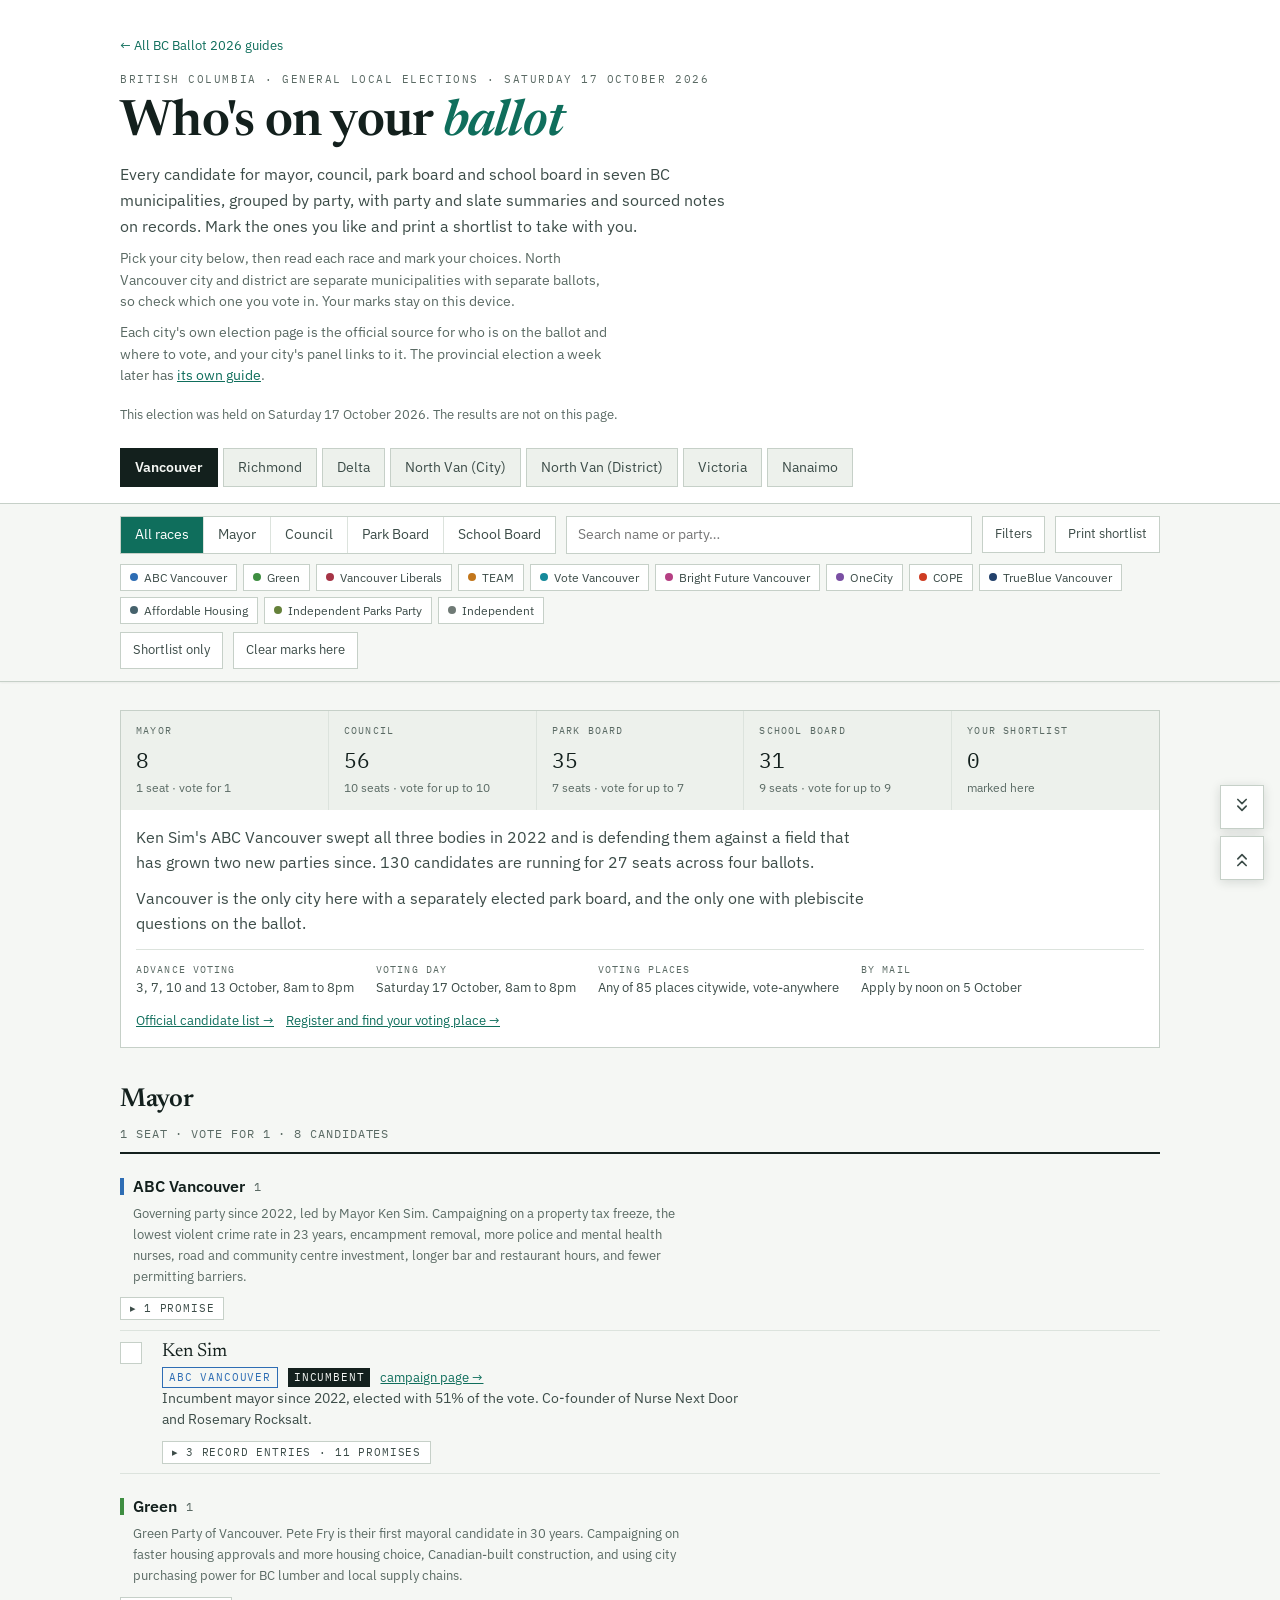
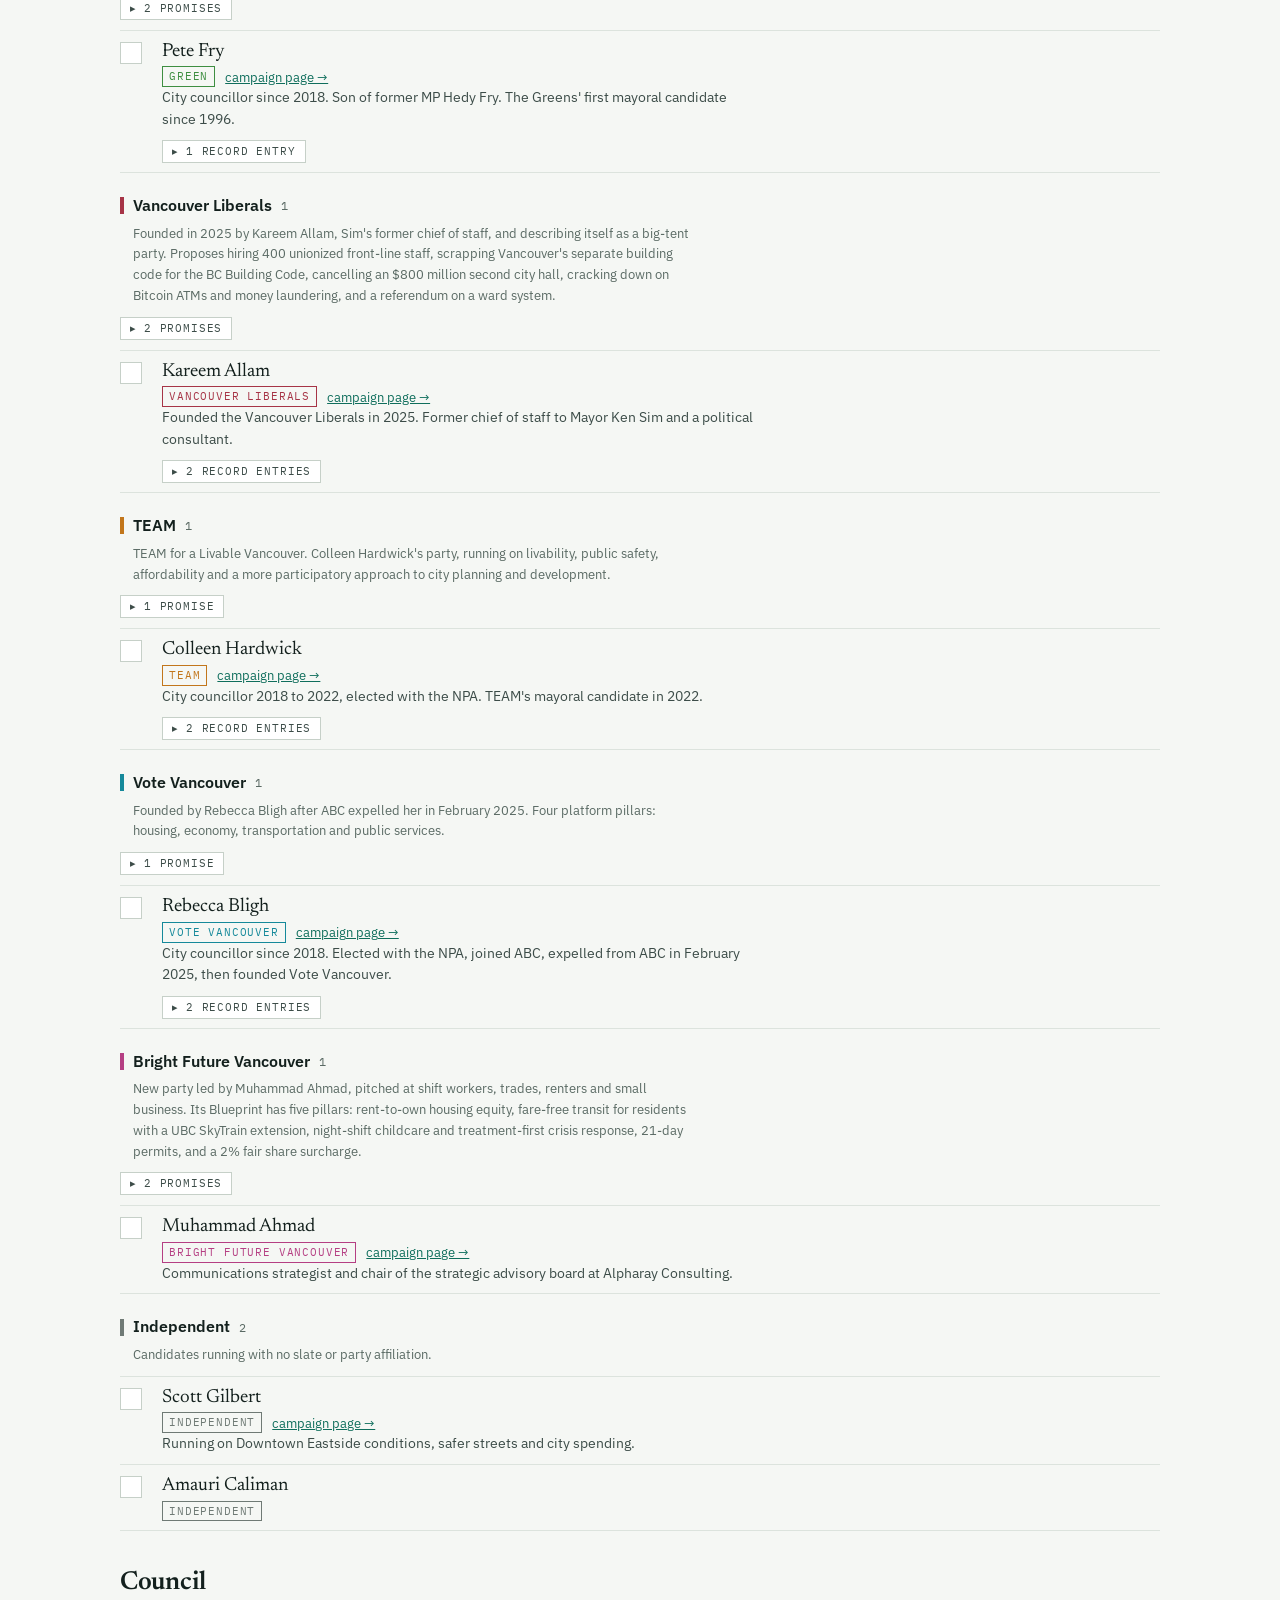
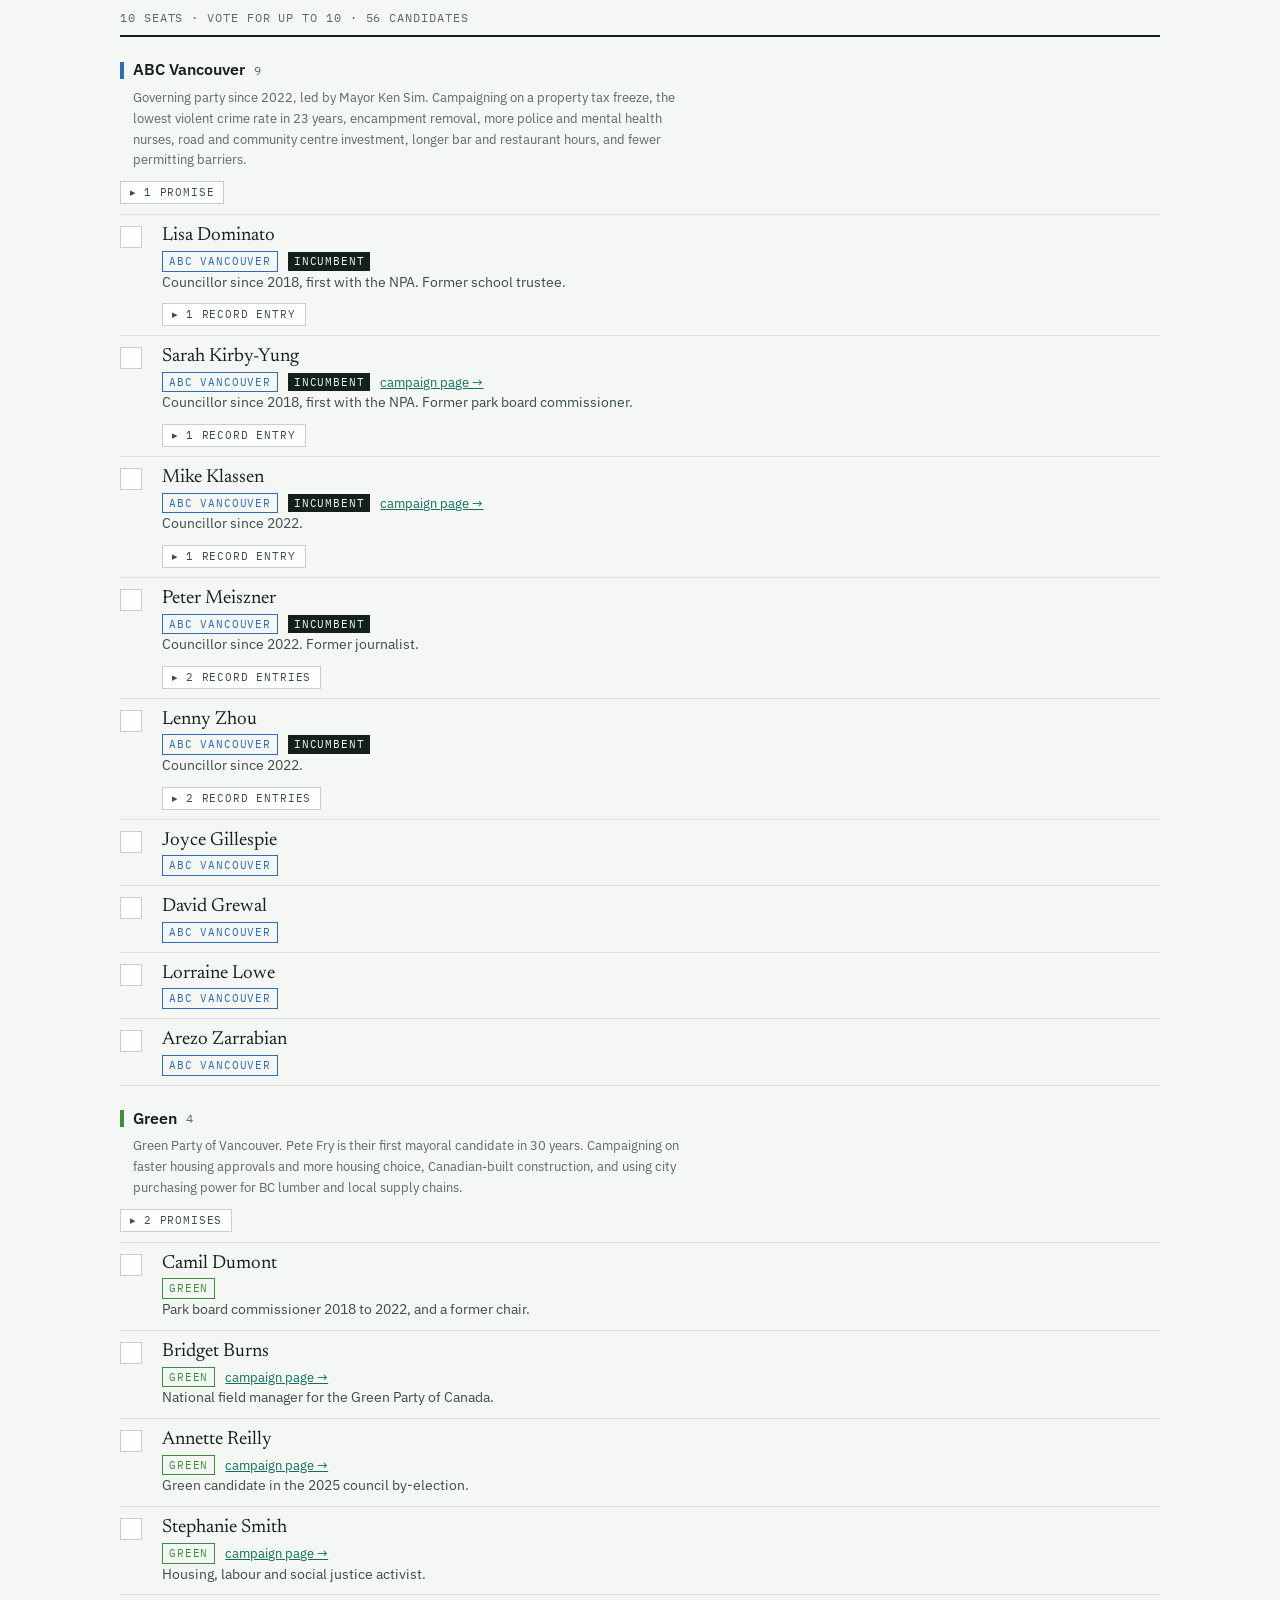
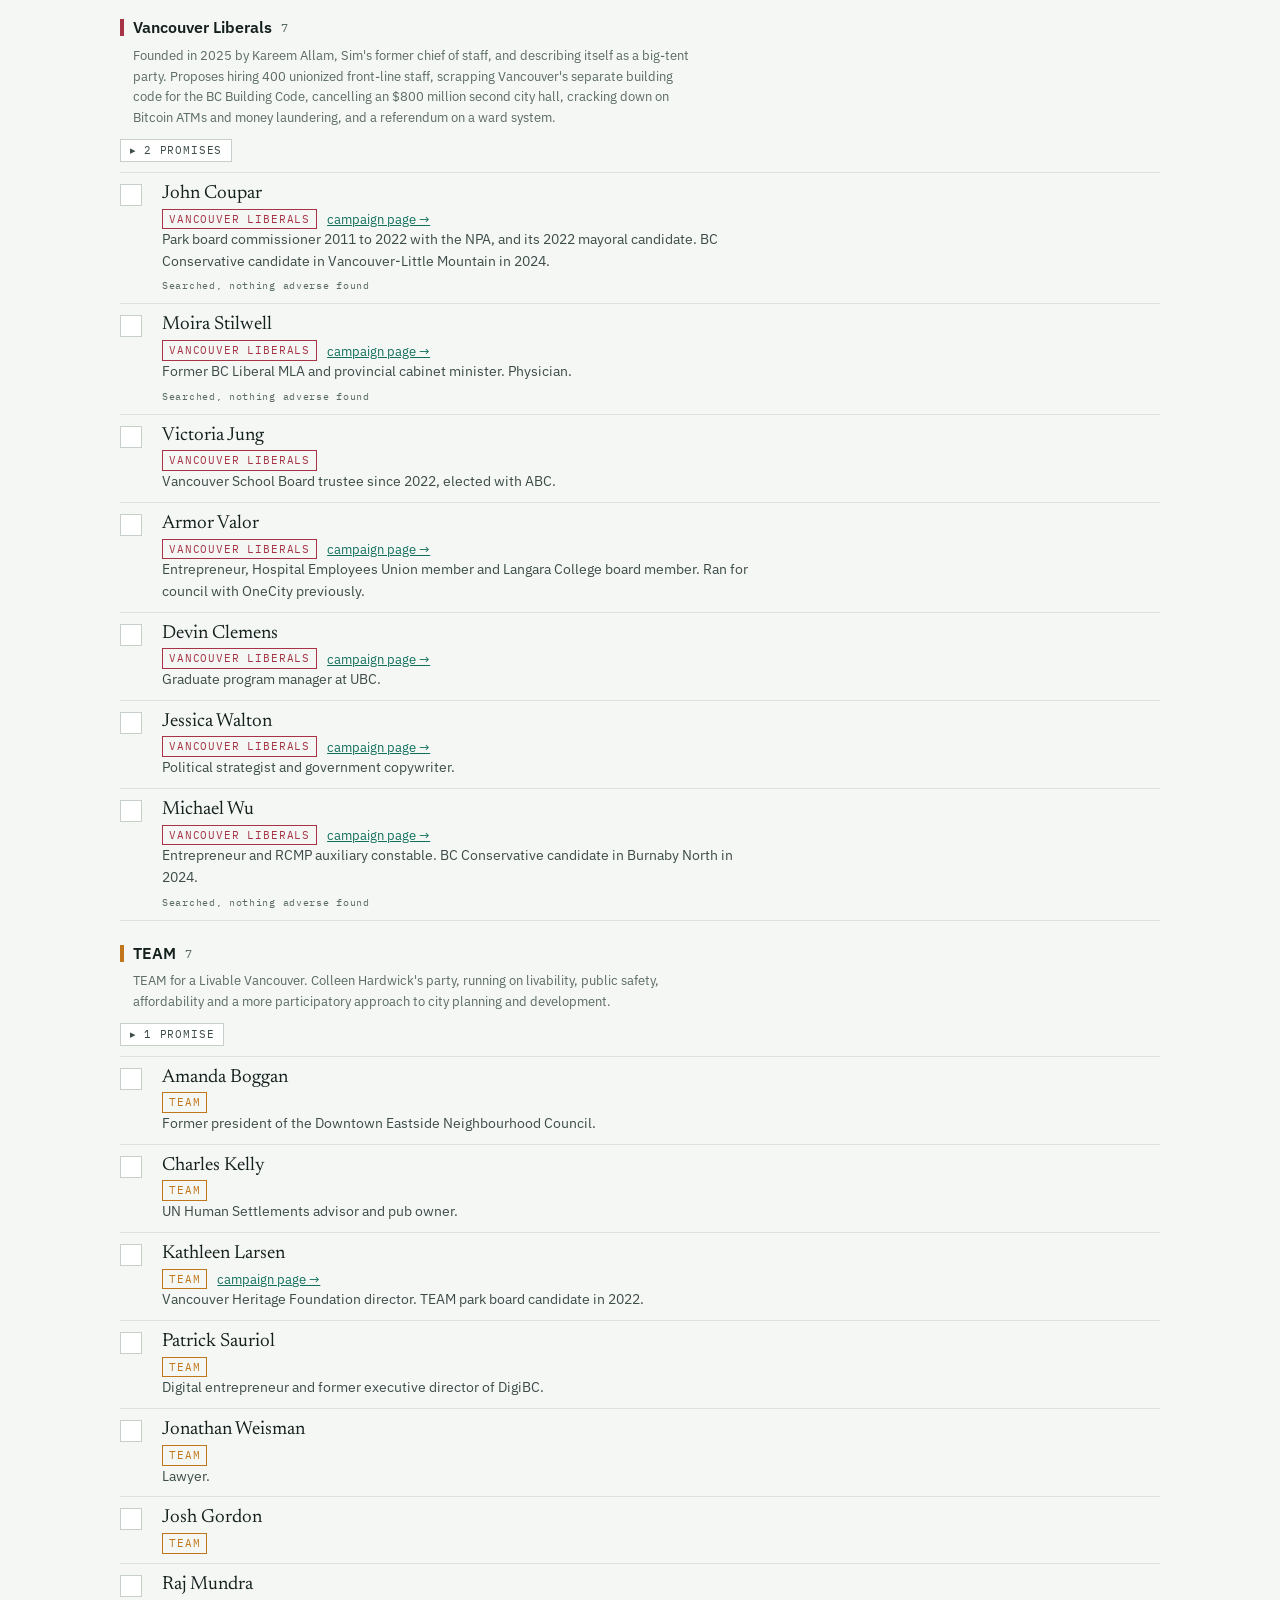
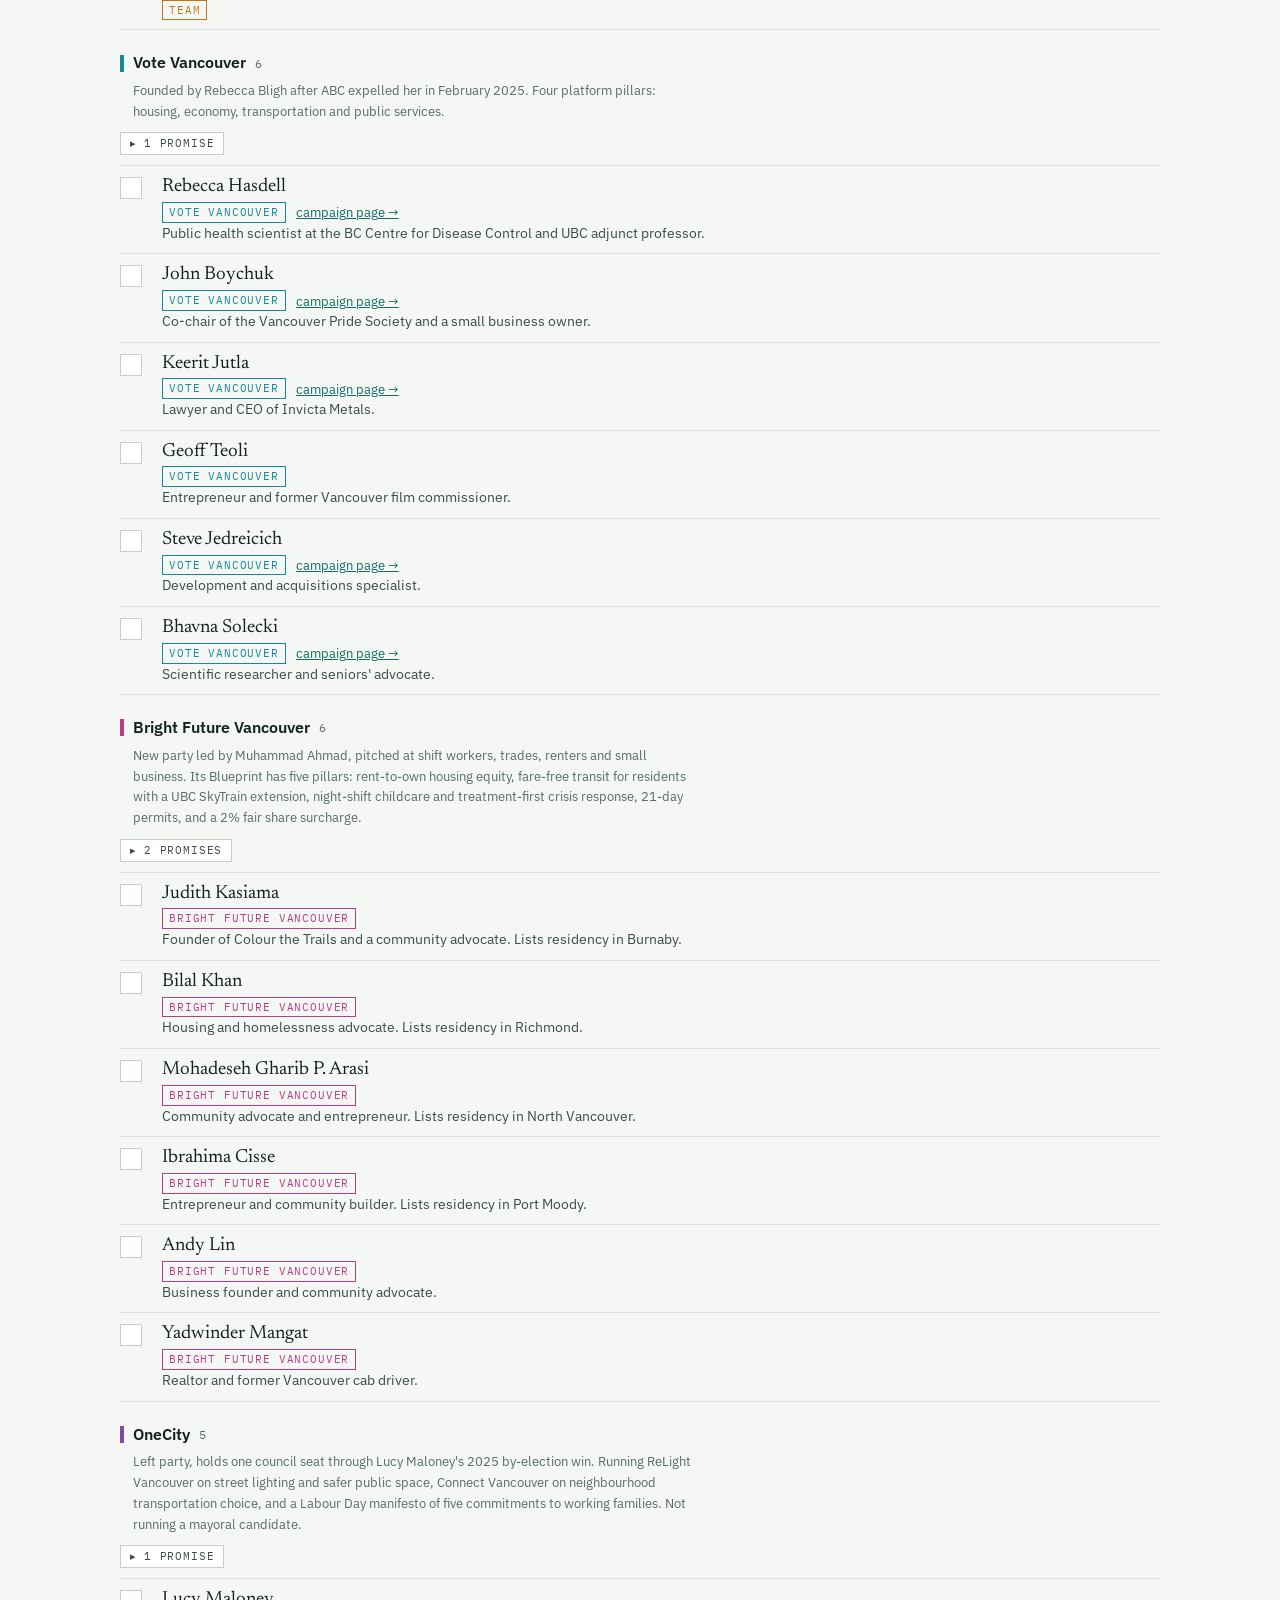
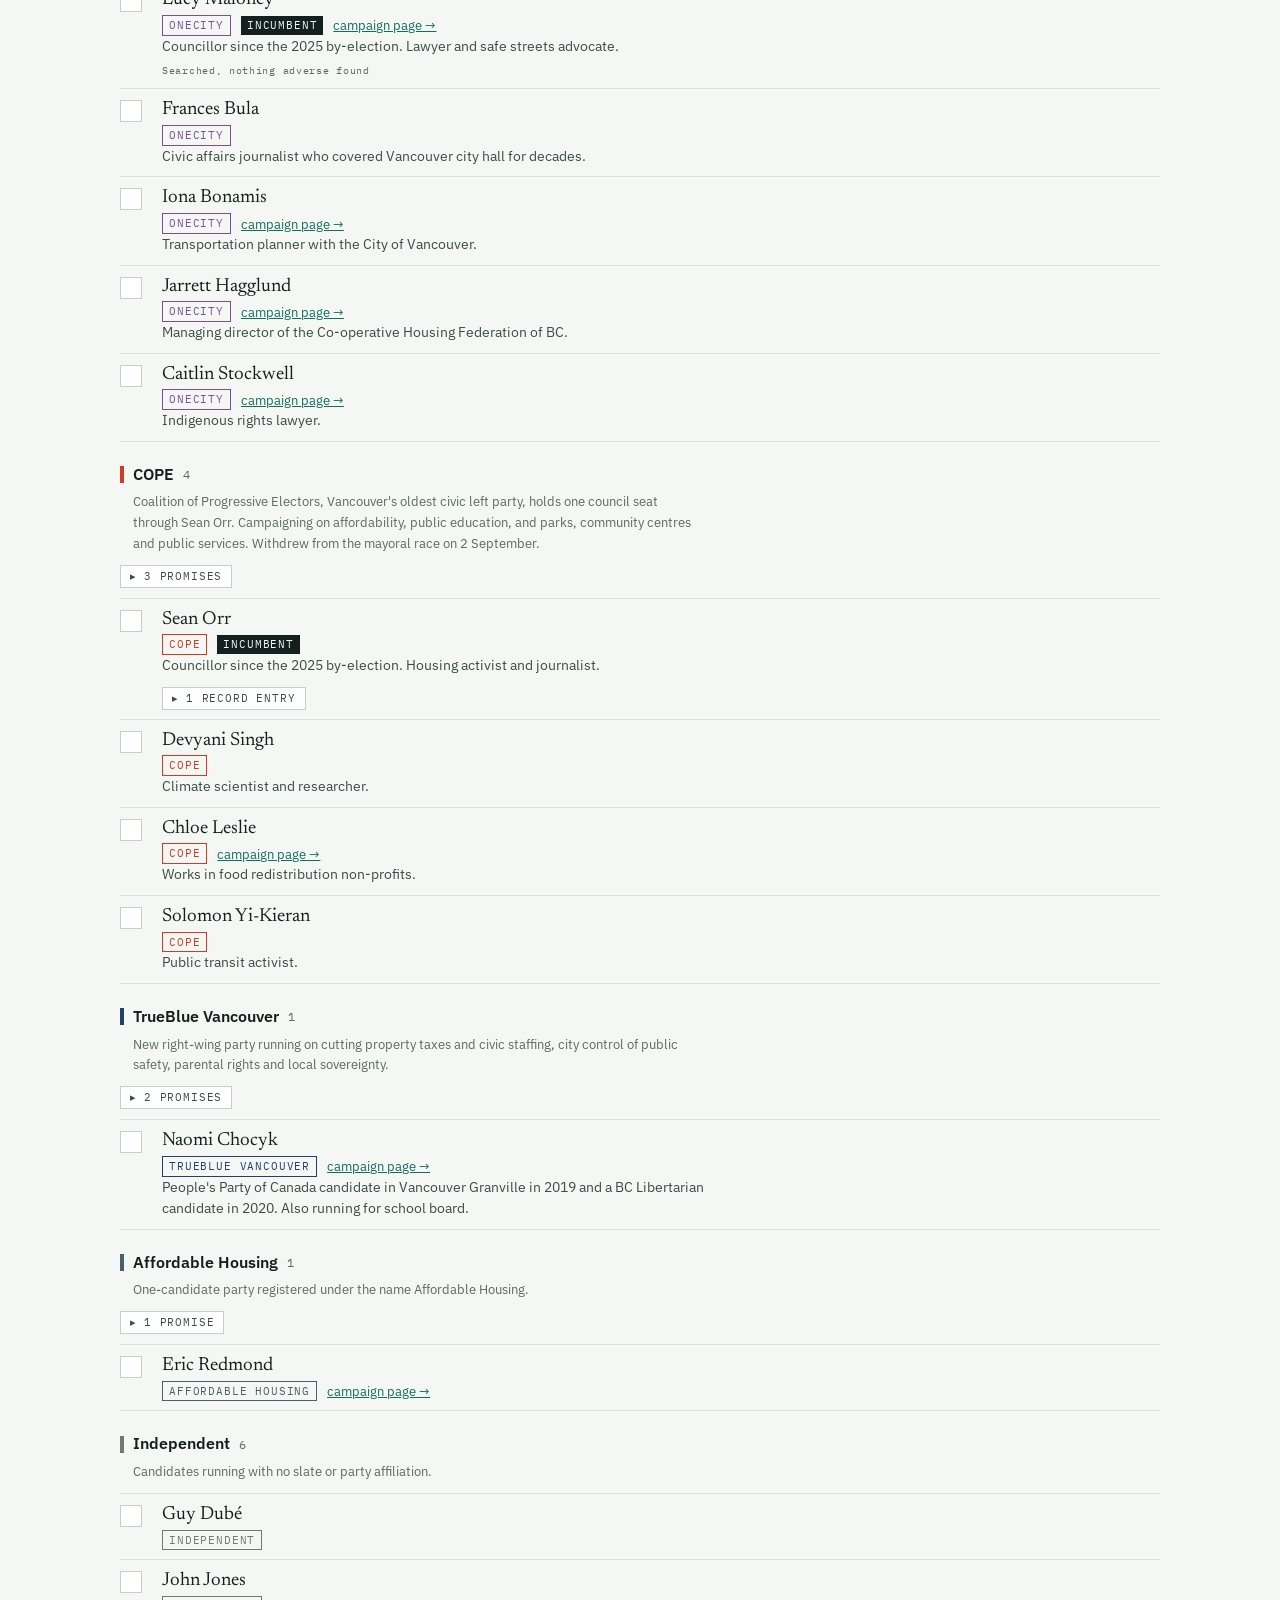
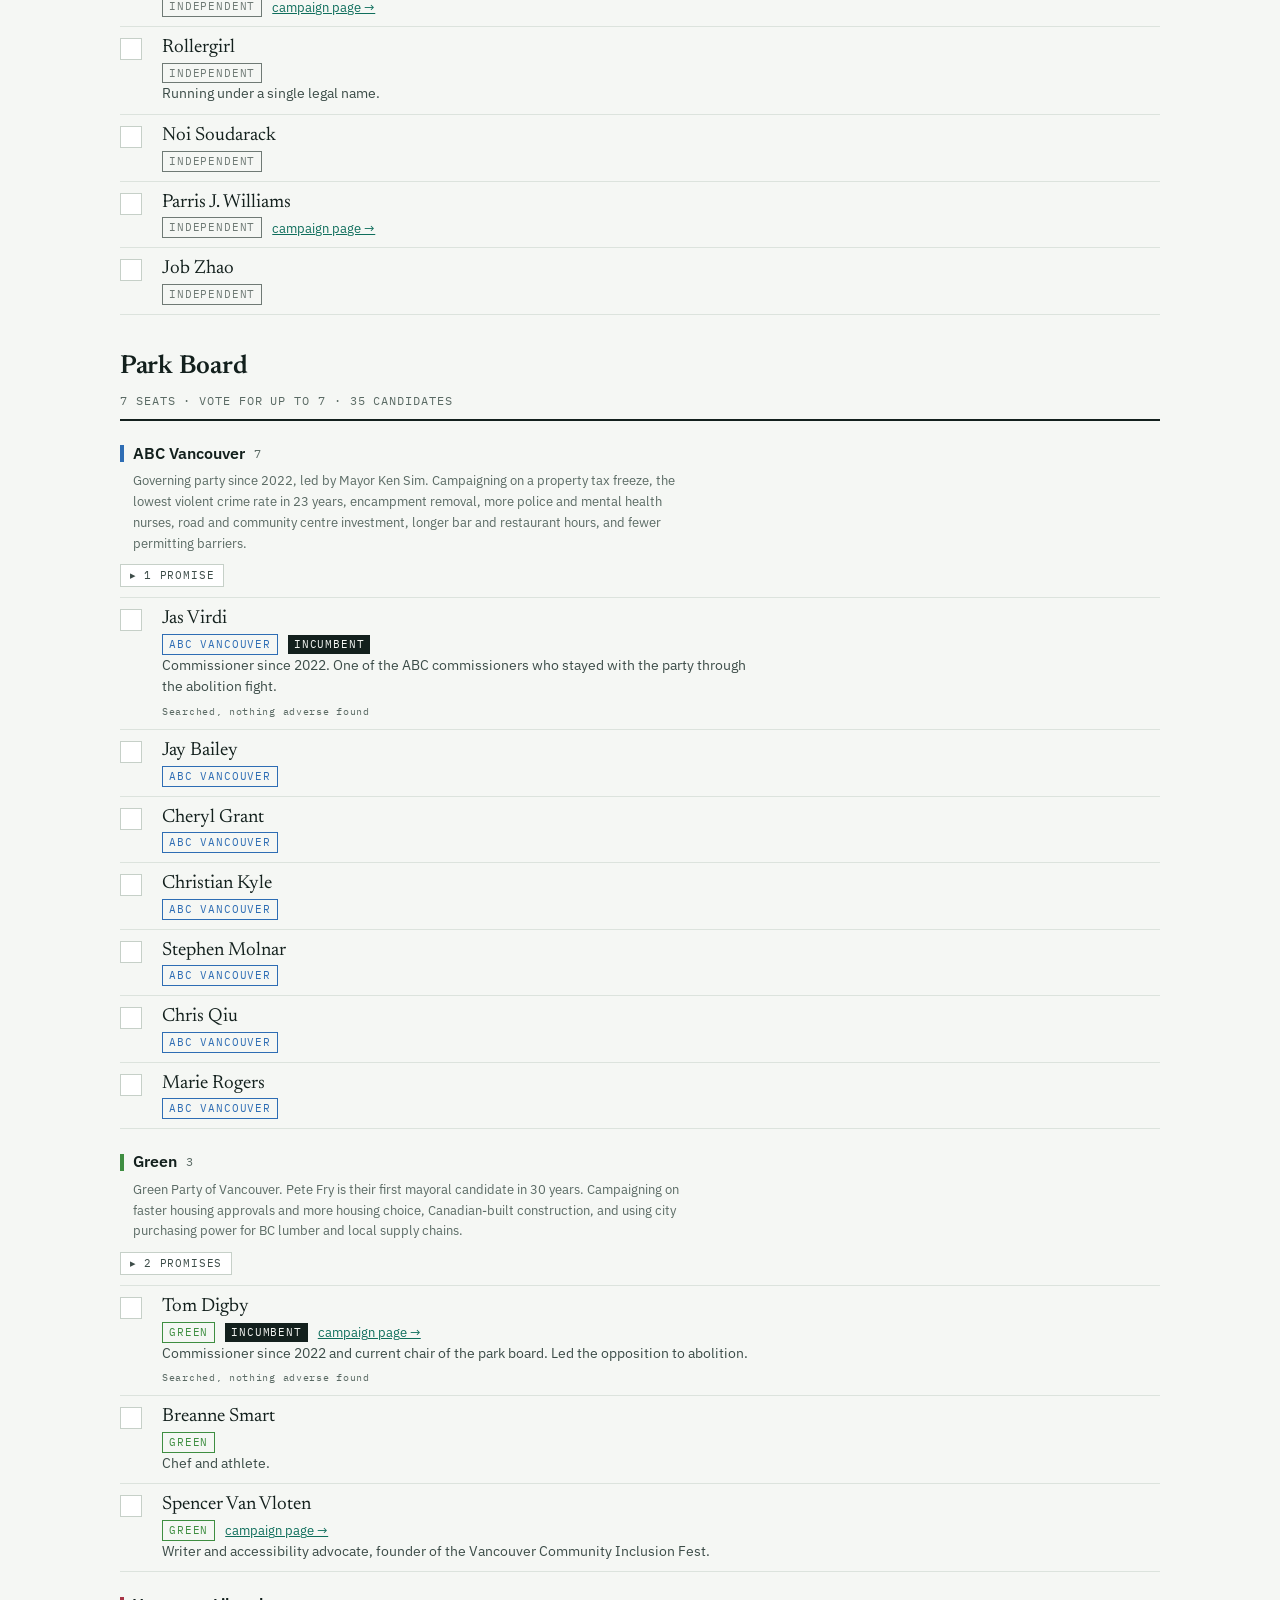
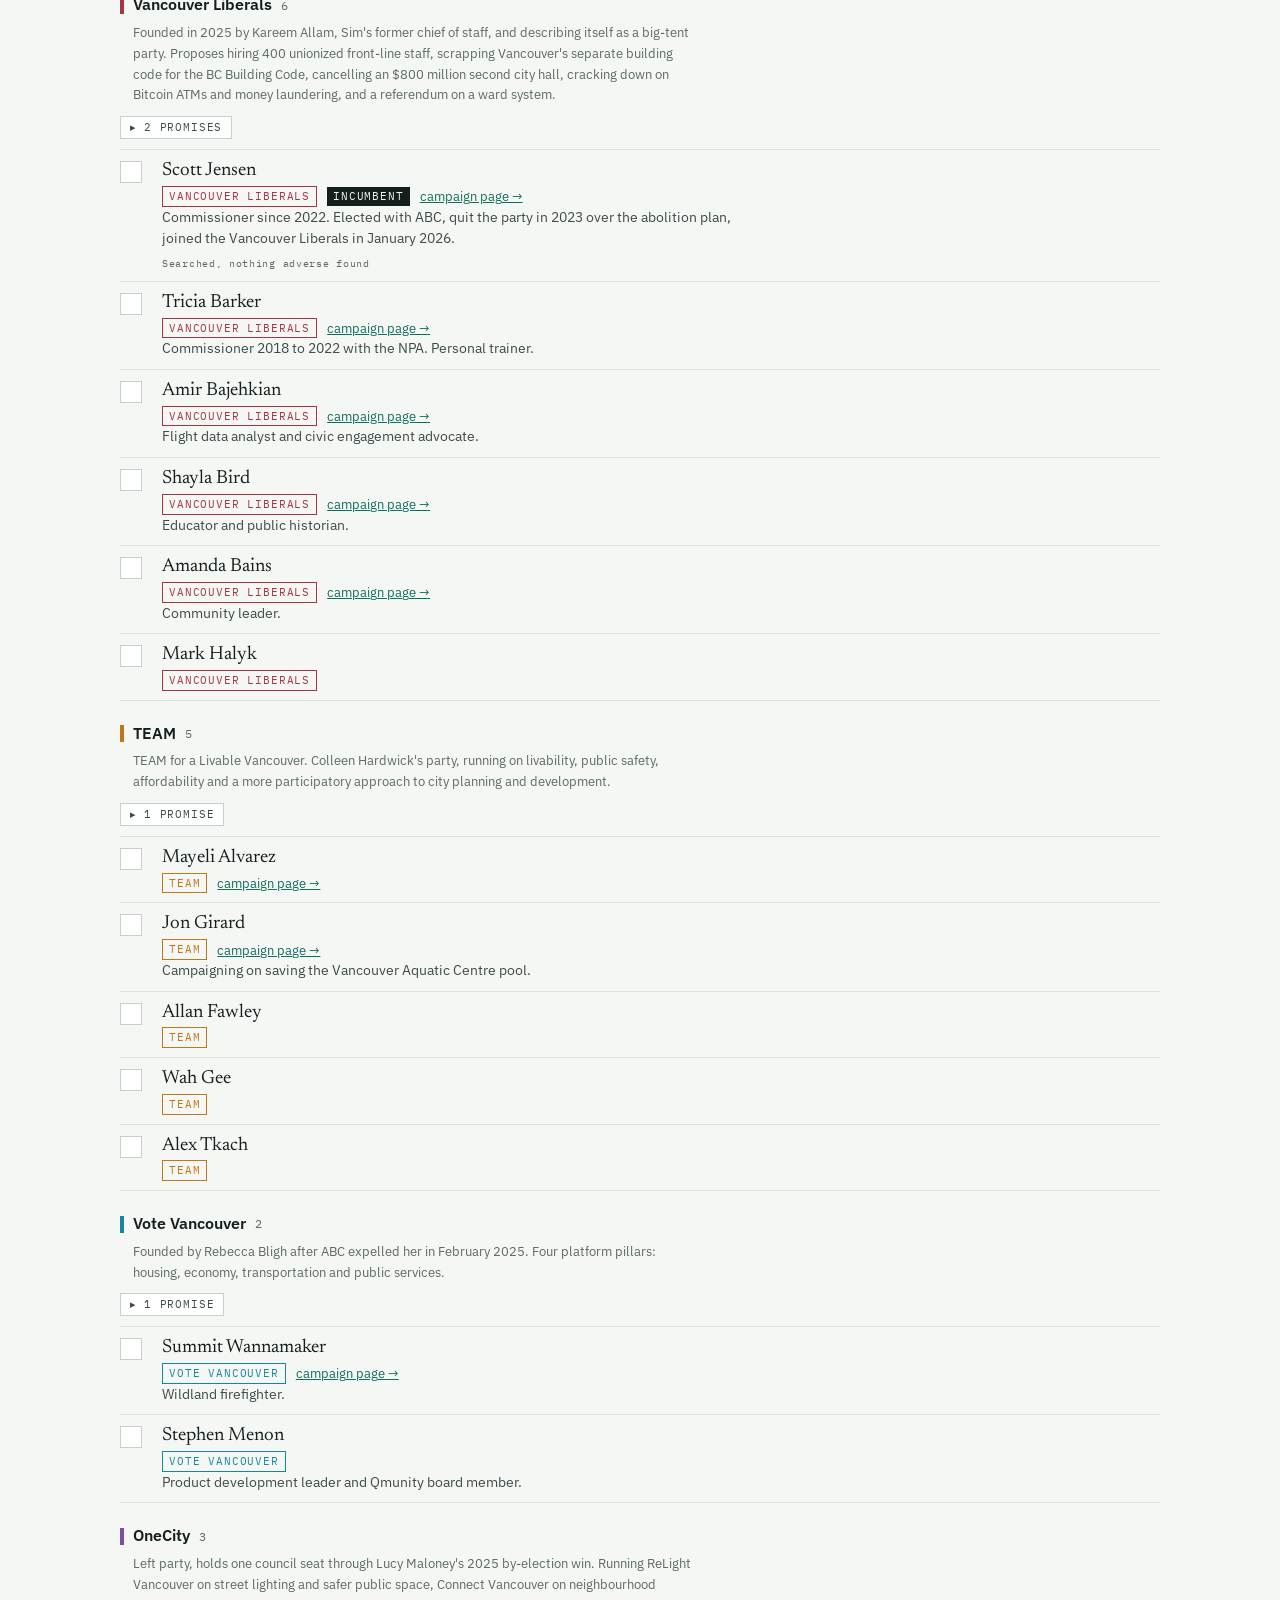
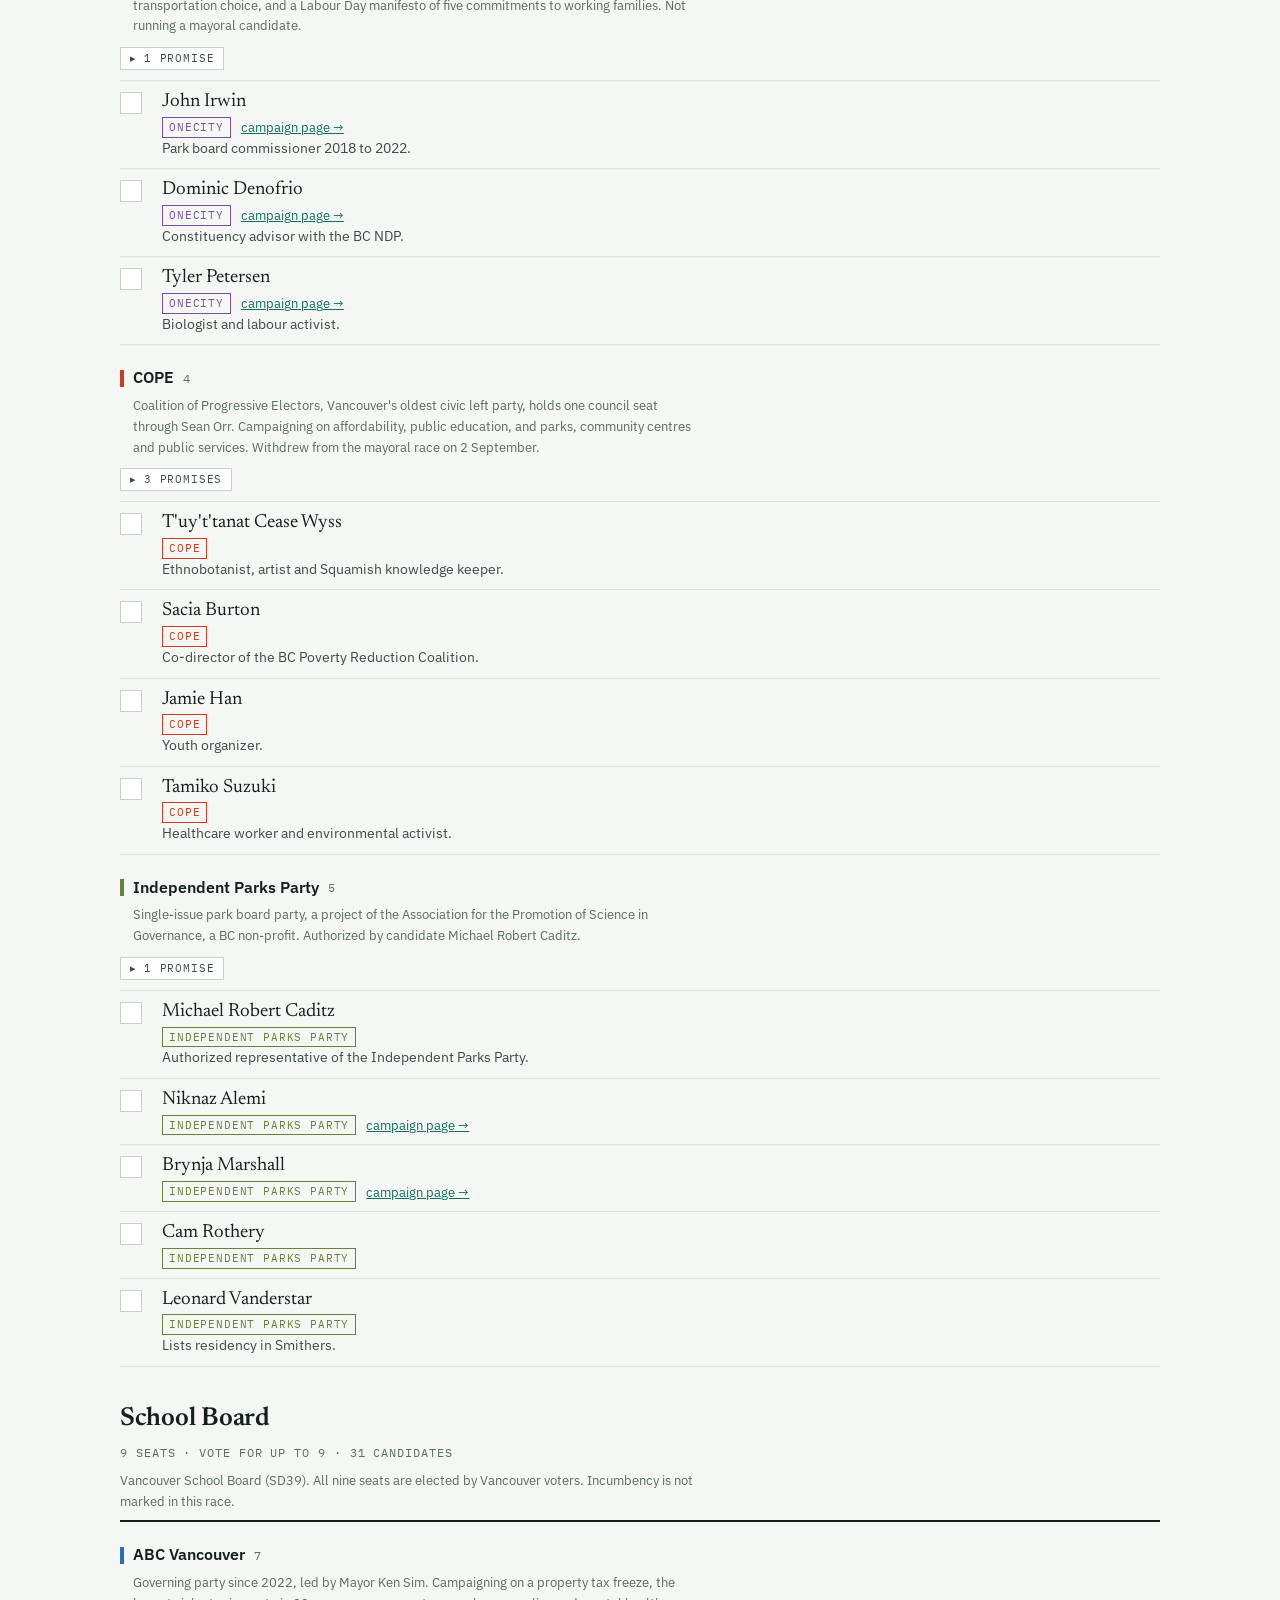
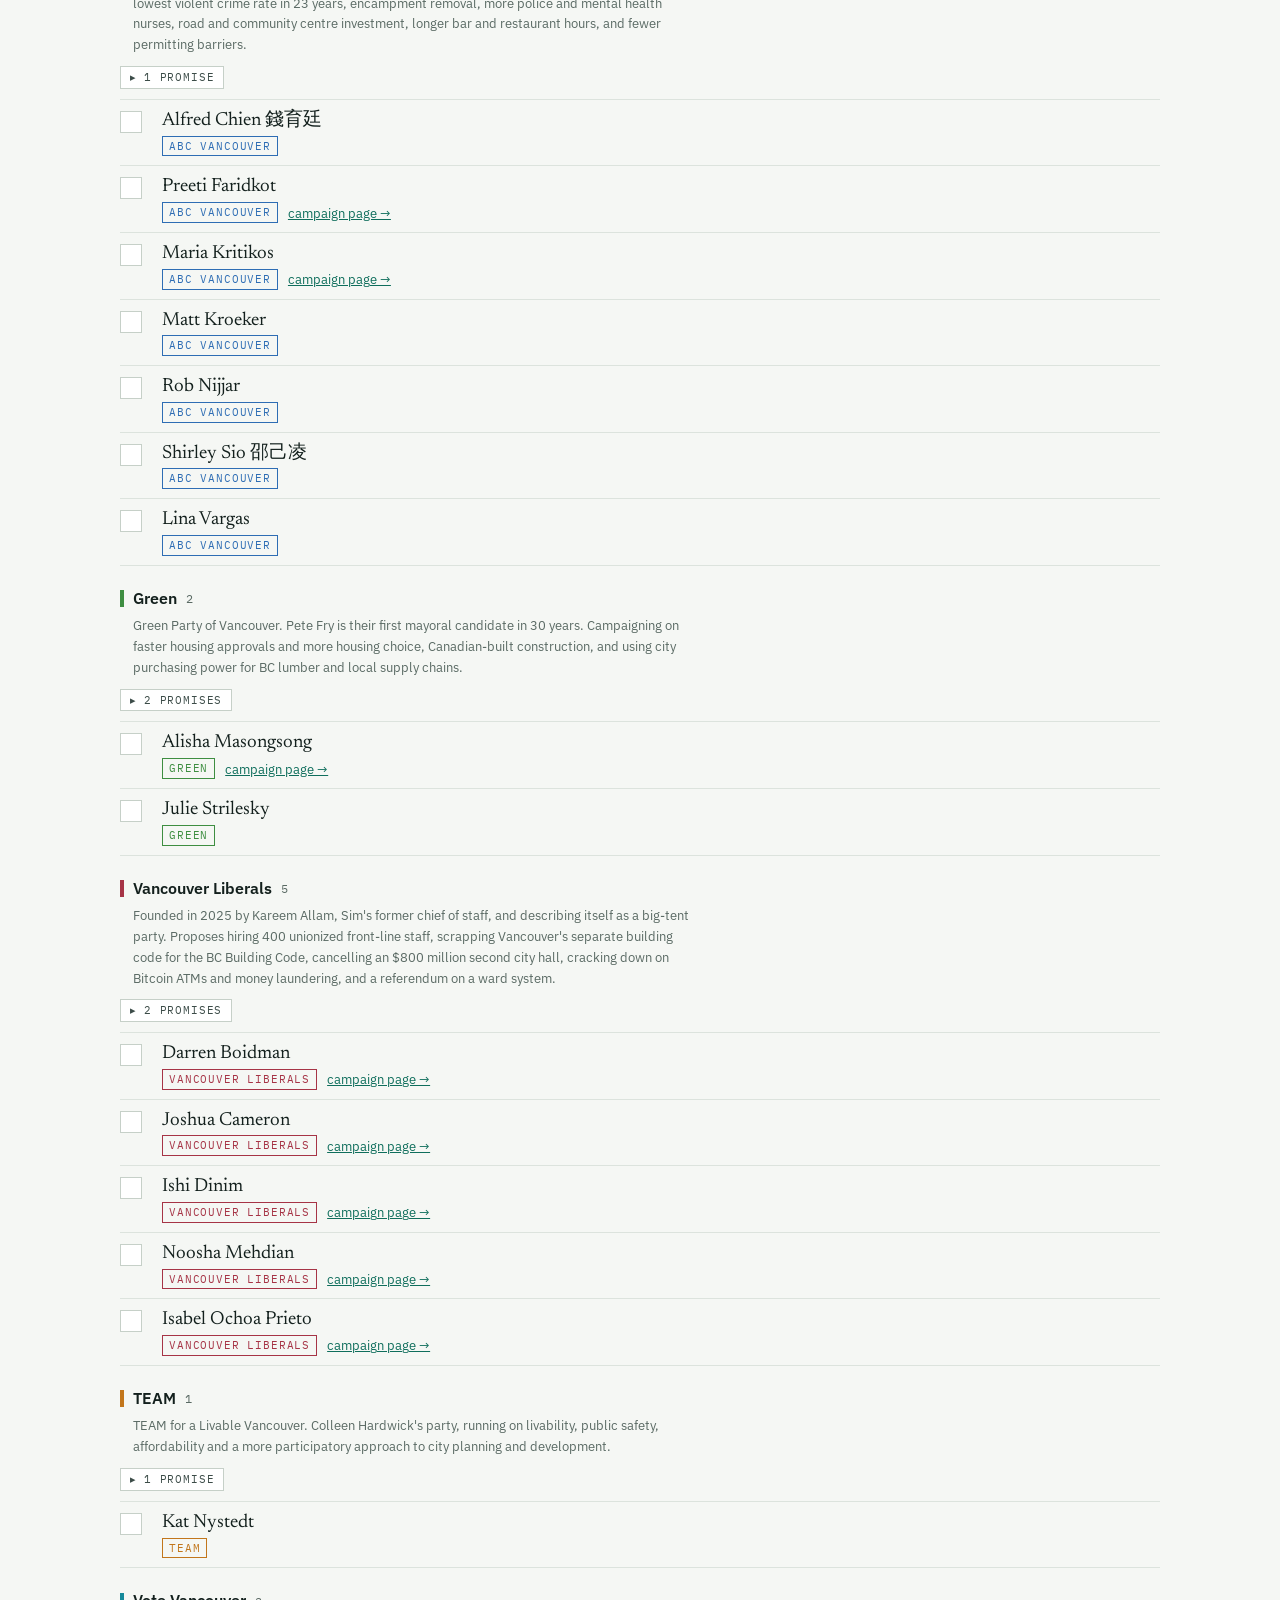
==== commit 851384fc: "Explain what each guide is for and where else to look Each masthead now says how to use the guide an" ====
--- a/municipal/index.html
+++ b/municipal/index.html
@@ -417,8 +417,9 @@
     <a class="home" href="../">&larr; All BC Ballot 2026 guides</a>
     <div class="kicker">British Columbia &middot; General Local Elections &middot; Saturday 17 October 2026</div>
     <h1>Who's on your <em>ballot</em></h1>
-    <p class="standfirst">Every nominated candidate for mayor, council, park board and school board in seven BC municipalities, grouped by party, straight from each city's official list. Mark the ones you want to come back to.</p>
-    <p class="subnote">North Vancouver city and district are separate municipalities with separate ballots, so each has its own tab. If you live on the North Shore, check which one you vote in.</p>
+    <p class="standfirst">Every candidate for mayor, council, park board and school board in seven BC municipalities, grouped by party, with party and slate summaries and sourced notes on records. Mark the ones you like and print a shortlist to take with you.</p>
+    <p class="subnote">Pick your city below, then read each race and mark your choices. North Vancouver city and district are separate municipalities with separate ballots, so check which one you vote in. Your marks stay on this device.</p>
+    <p class="subnote">Each city's own election page is the official source for who is on the ballot and where to vote, and your city's panel links to it. The provincial election a week later has <a href="../provincial/">its own guide</a>.</p>
     <div class="countdown"><b id="days">&mdash;</b><span id="dayslabel">days until voting day</span></div>
     <p class="provisional" id="provisional" hidden>Provisional list. Candidates can withdraw until <strong>4pm Pacific on 18 September</strong>, and the ballot order is drawn at 5pm the same day. Until then, confirm any name on your municipality's own page before relying on it.</p>
     <nav class="jtabs" id="jtabs" aria-label="Choose a municipality"></nav>
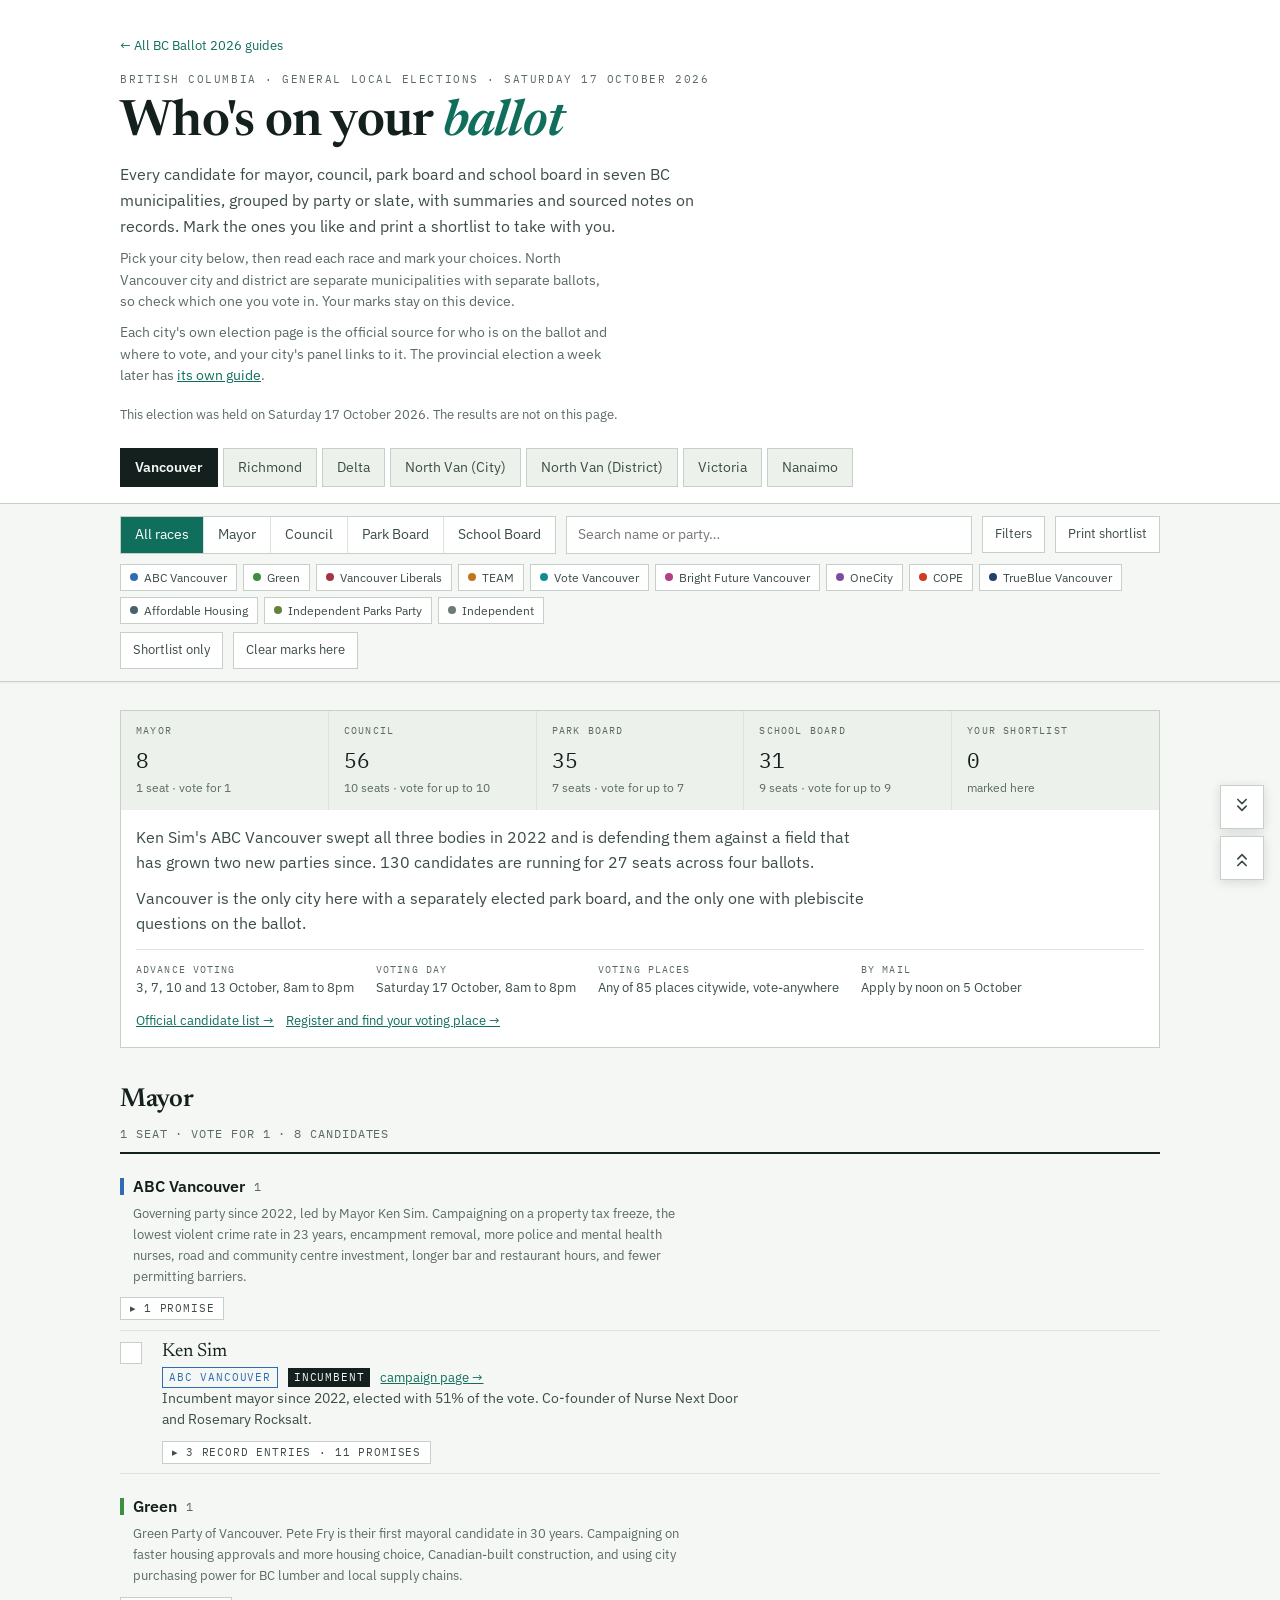
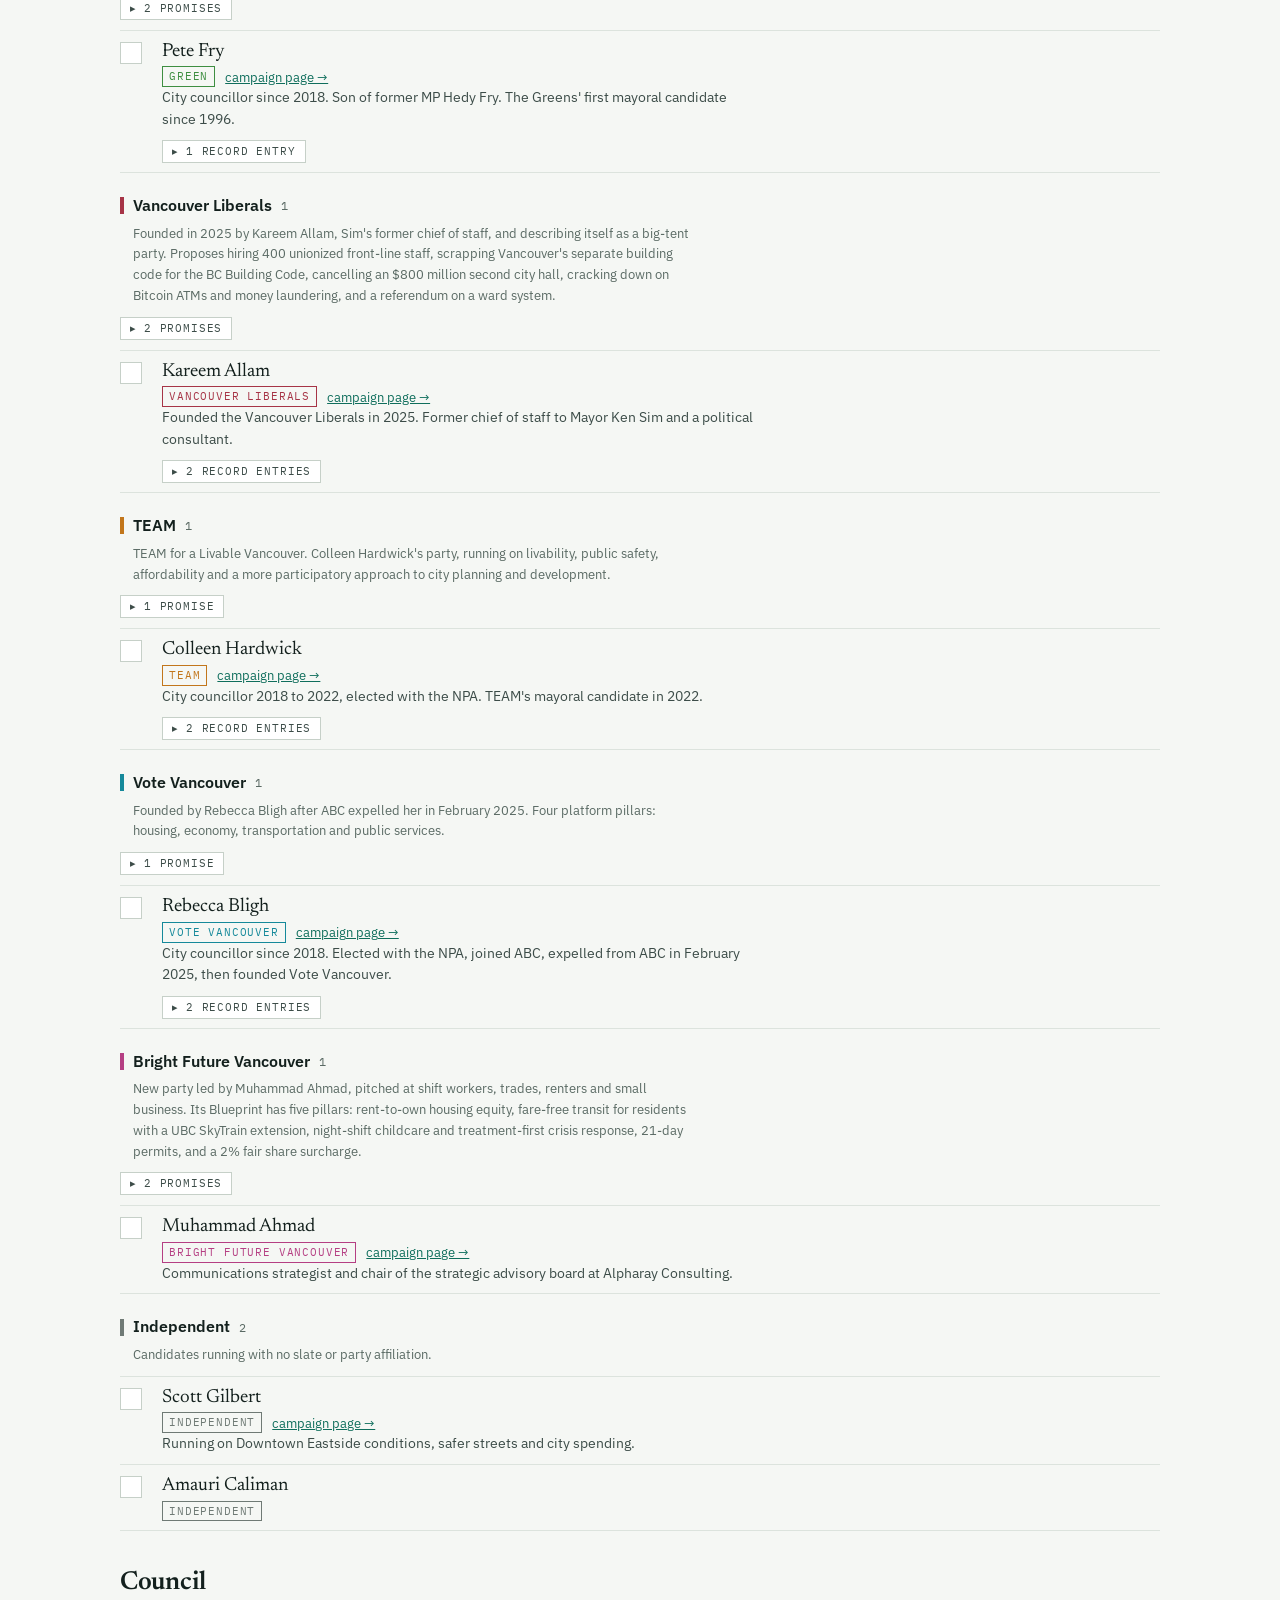
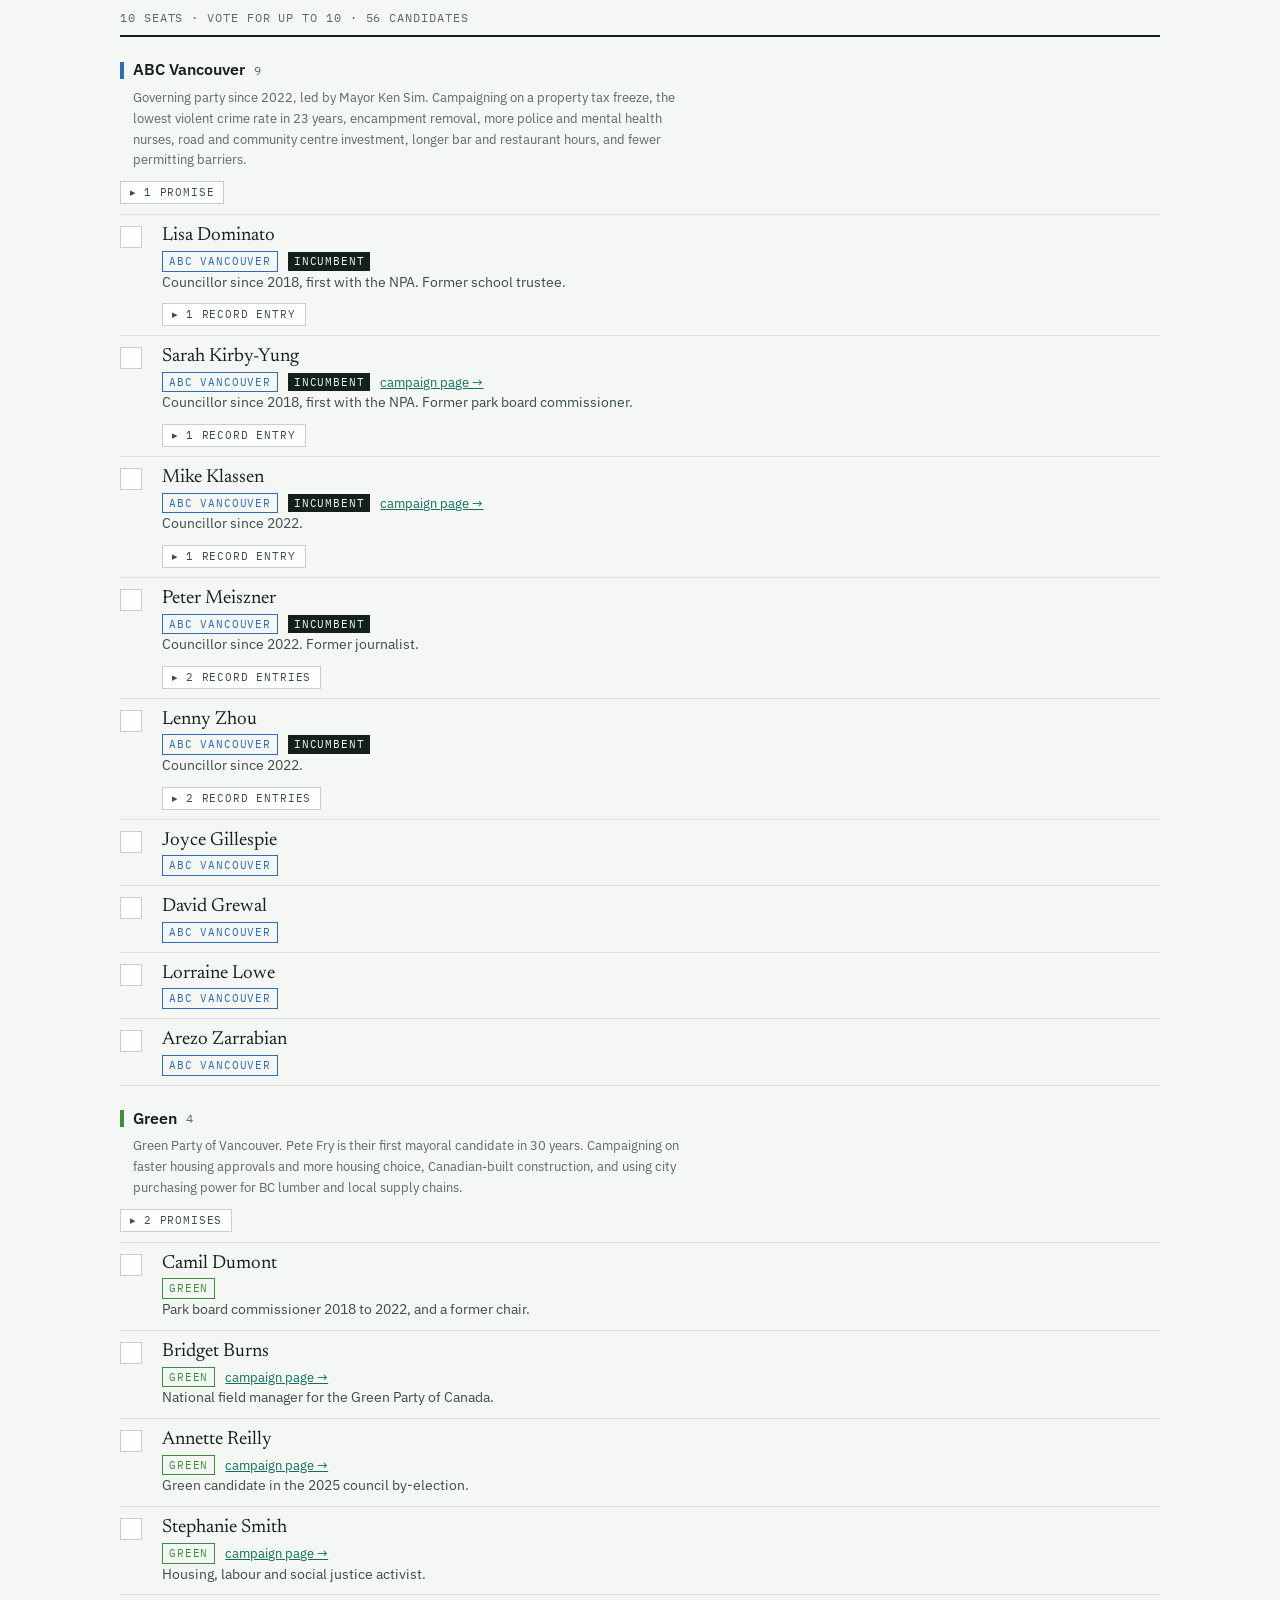
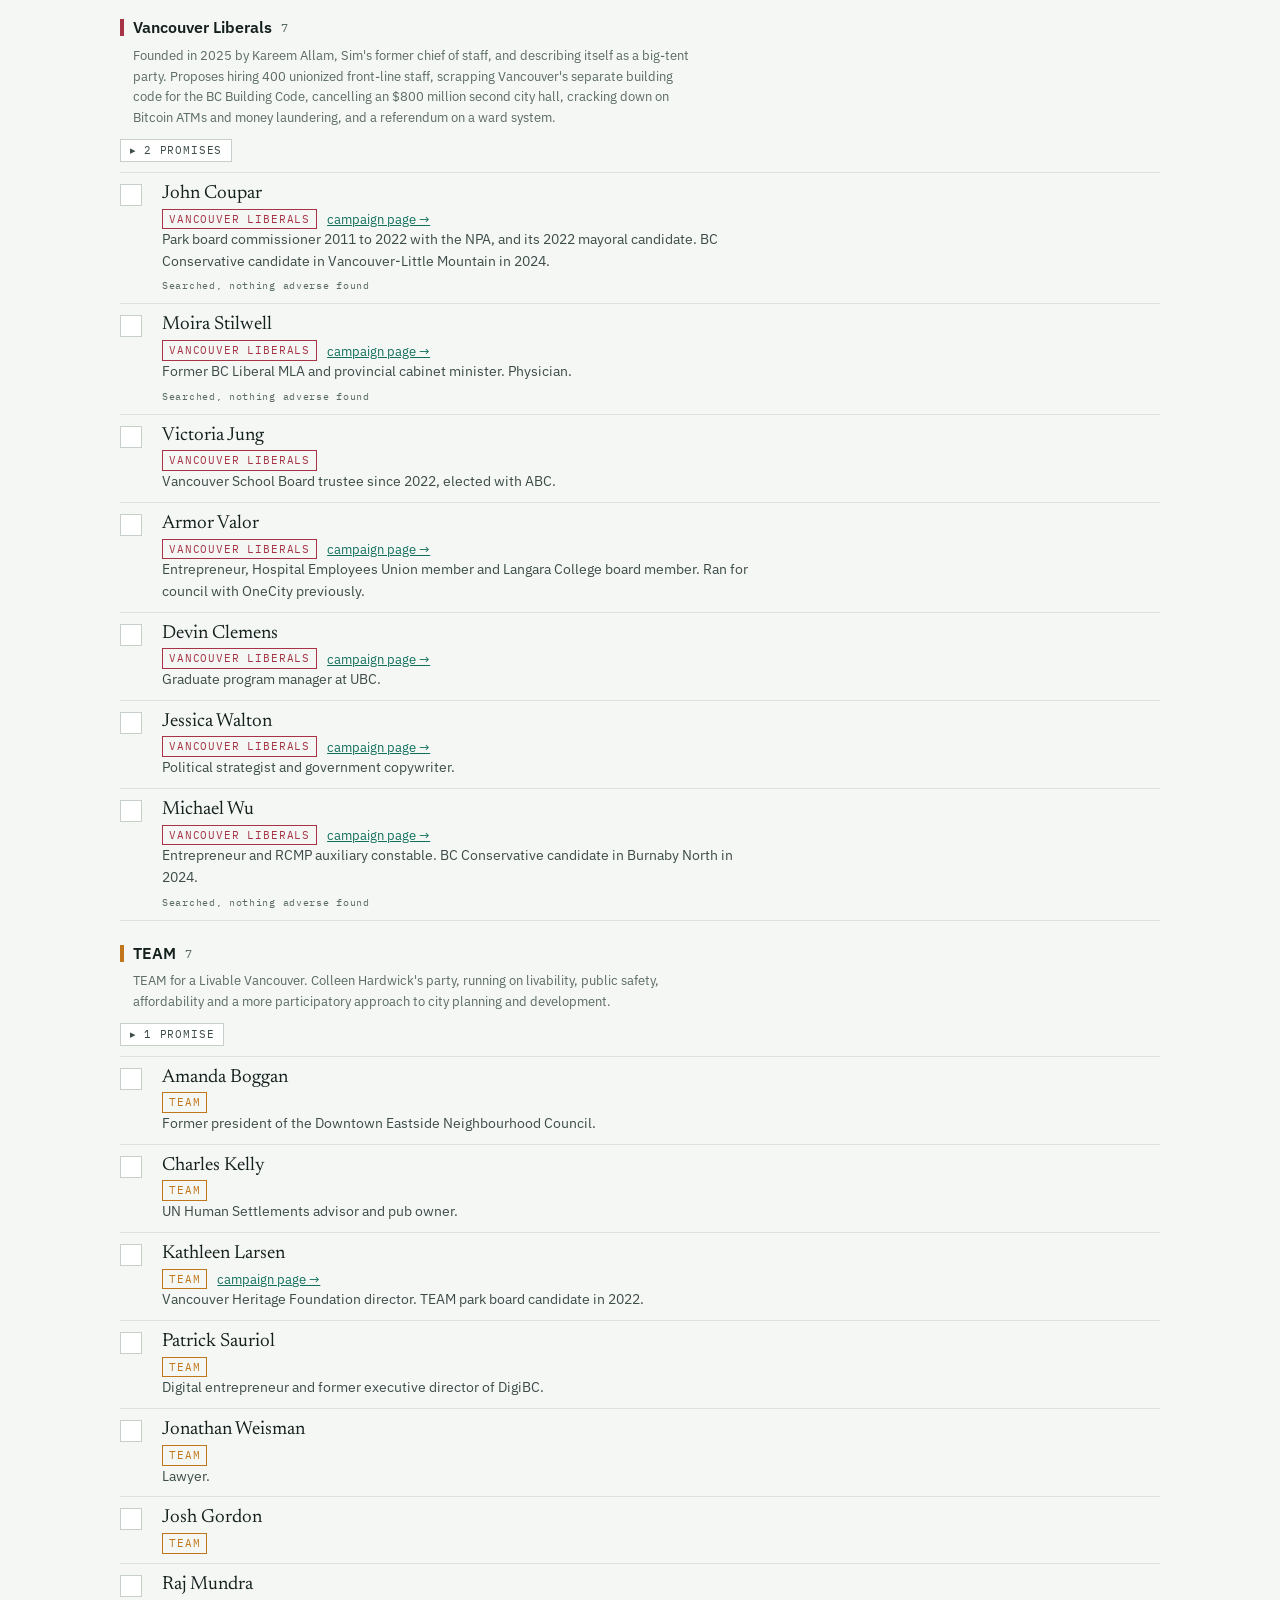
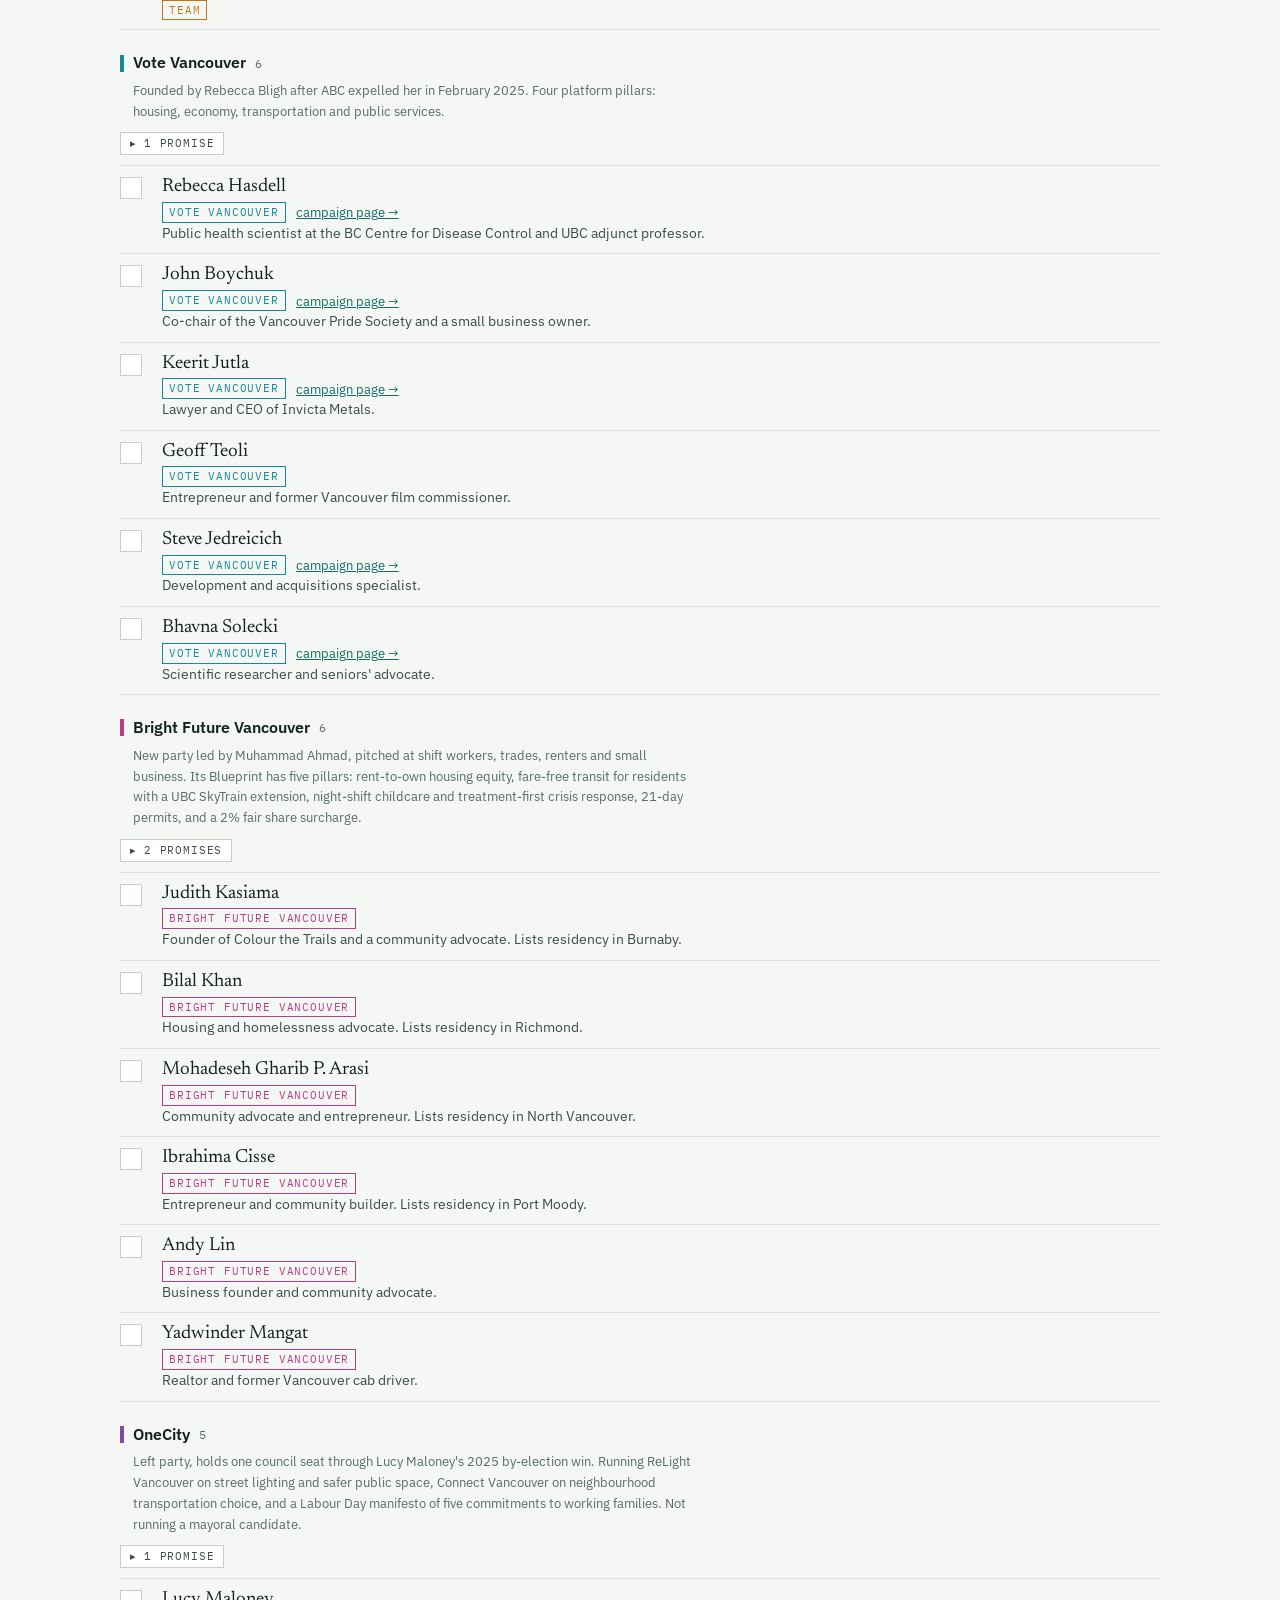
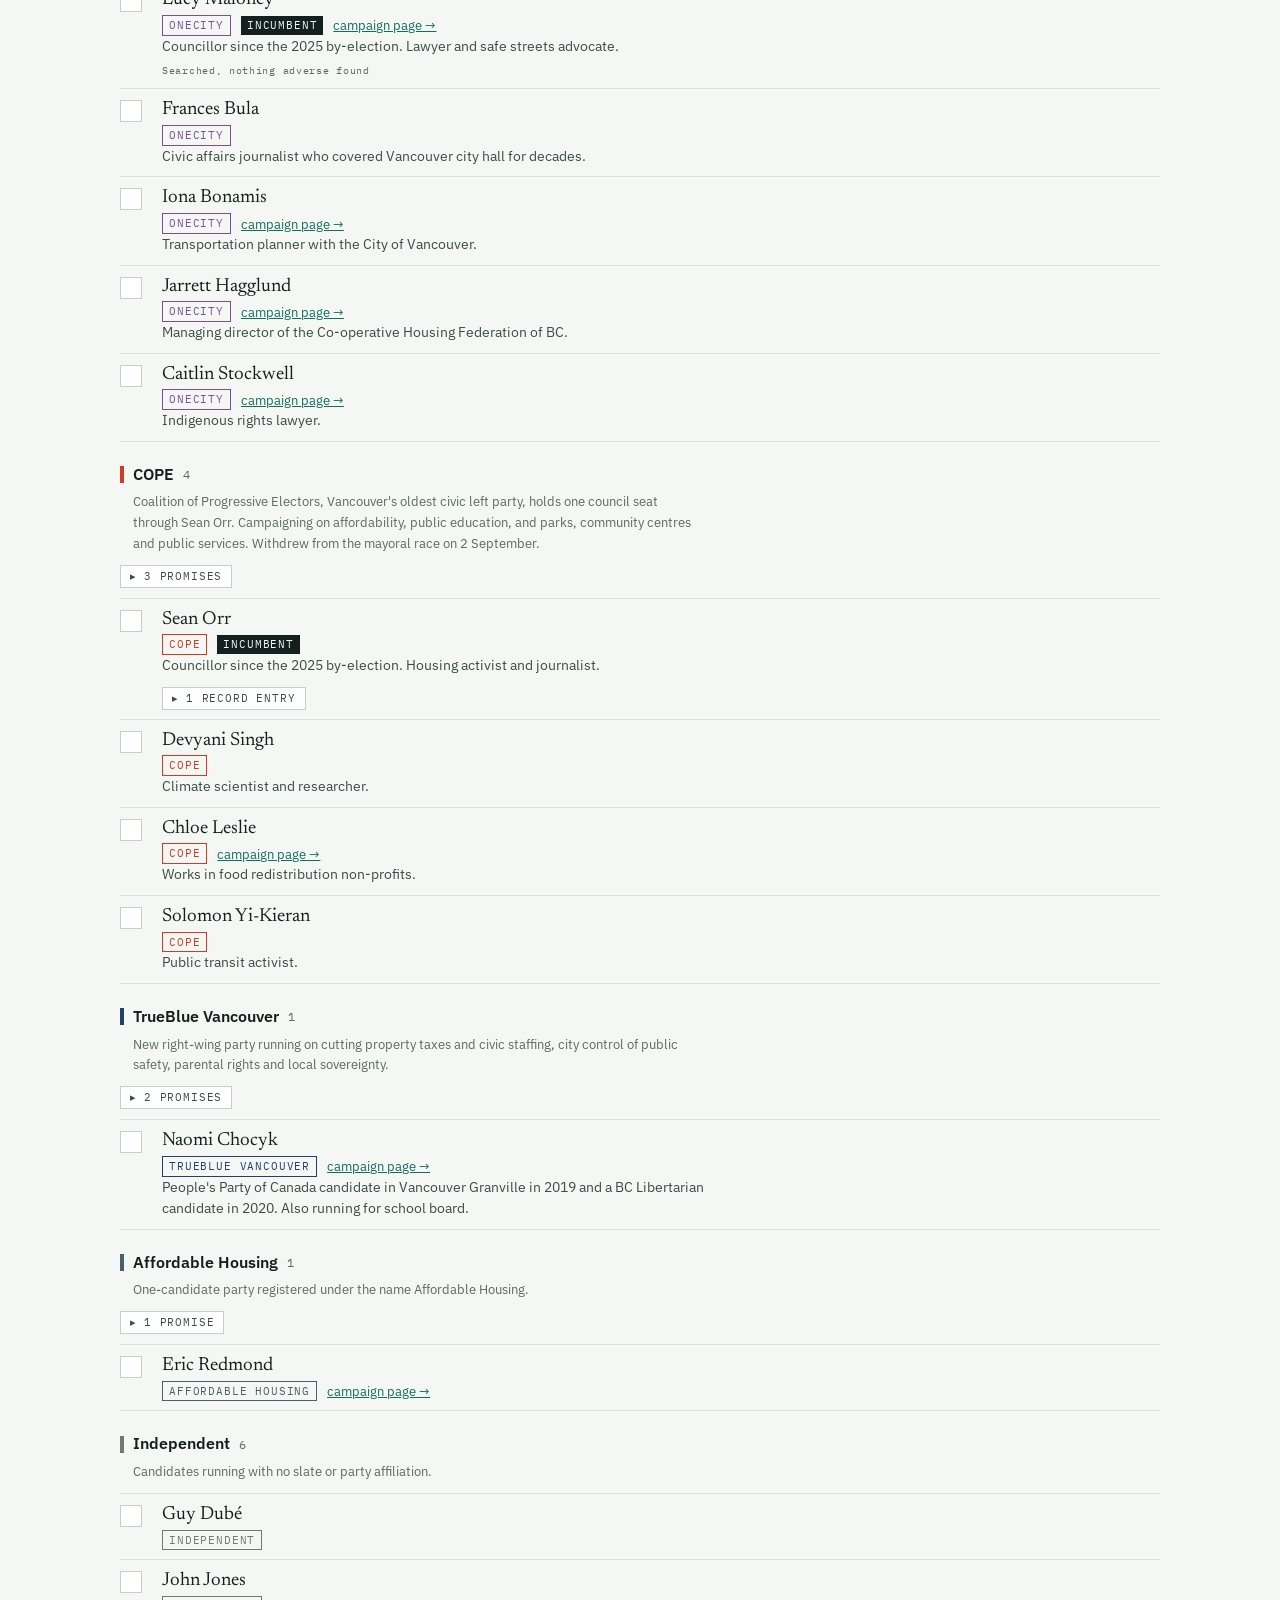
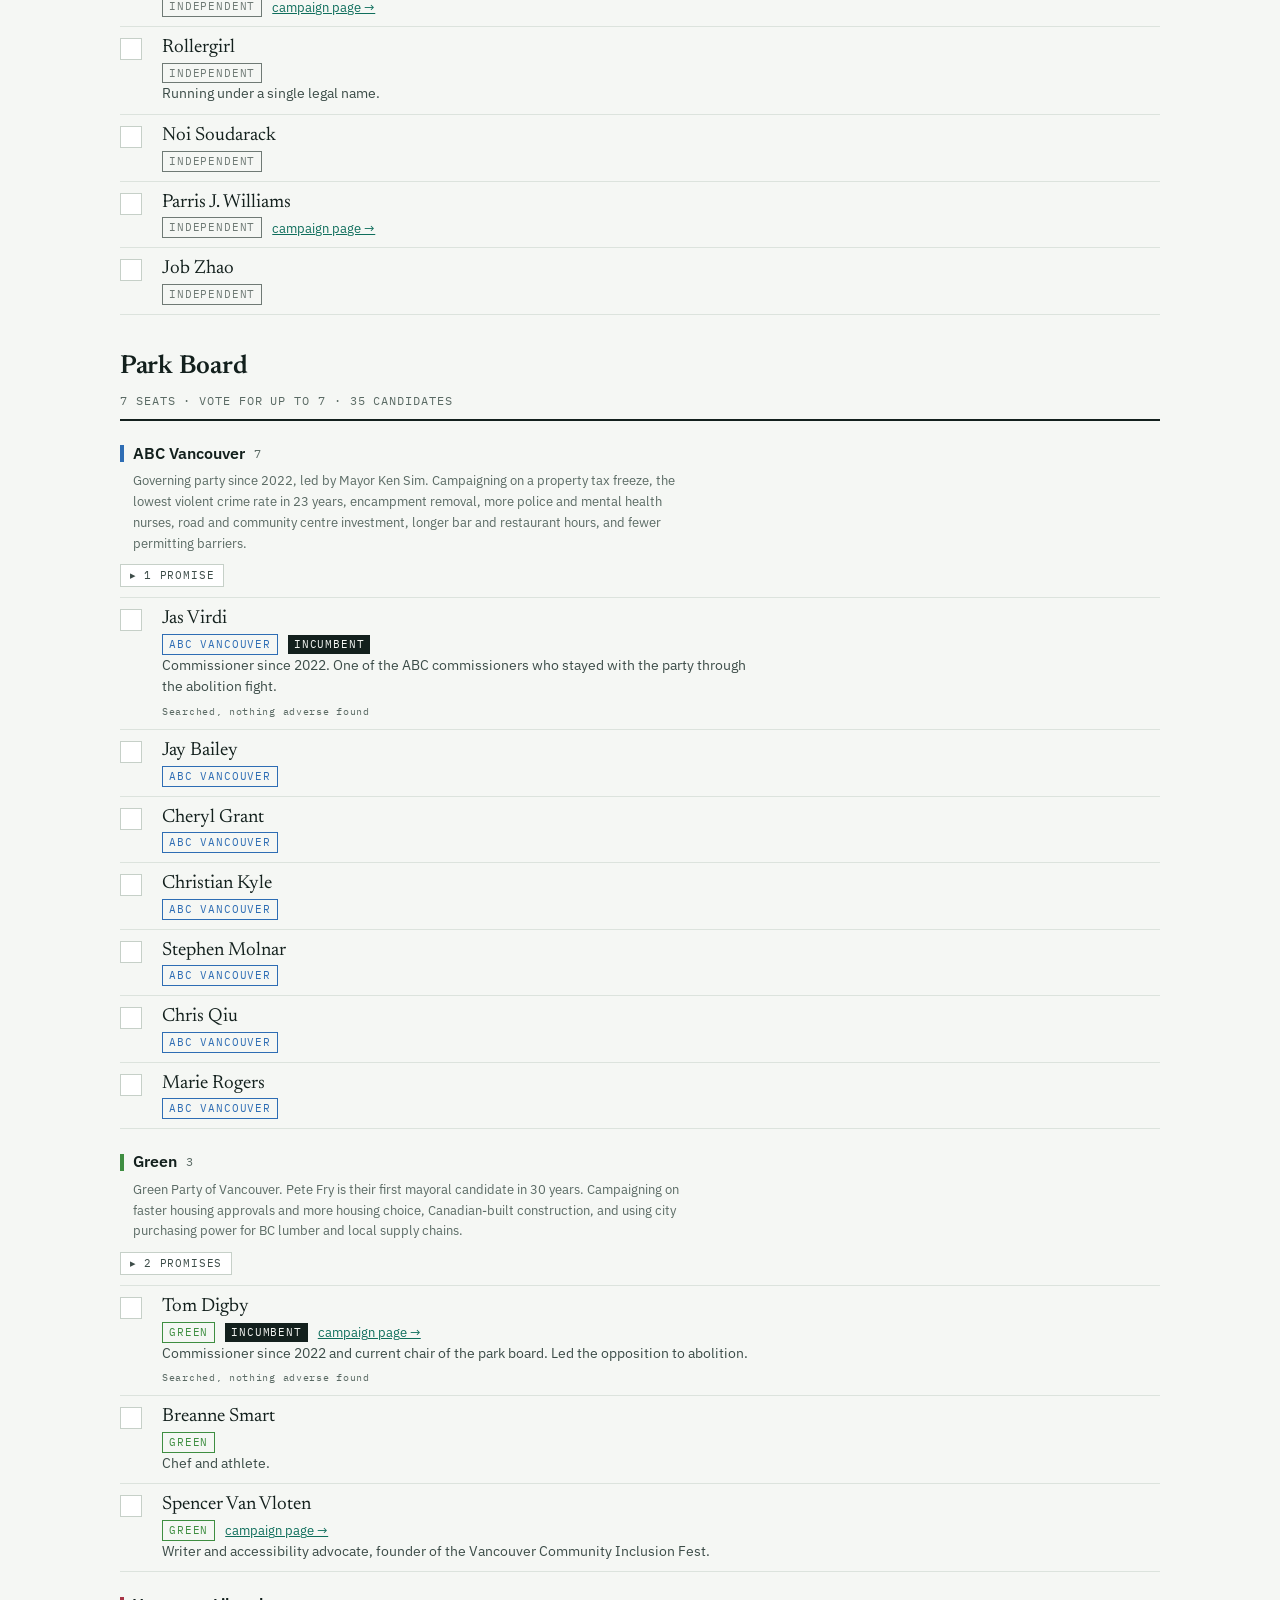
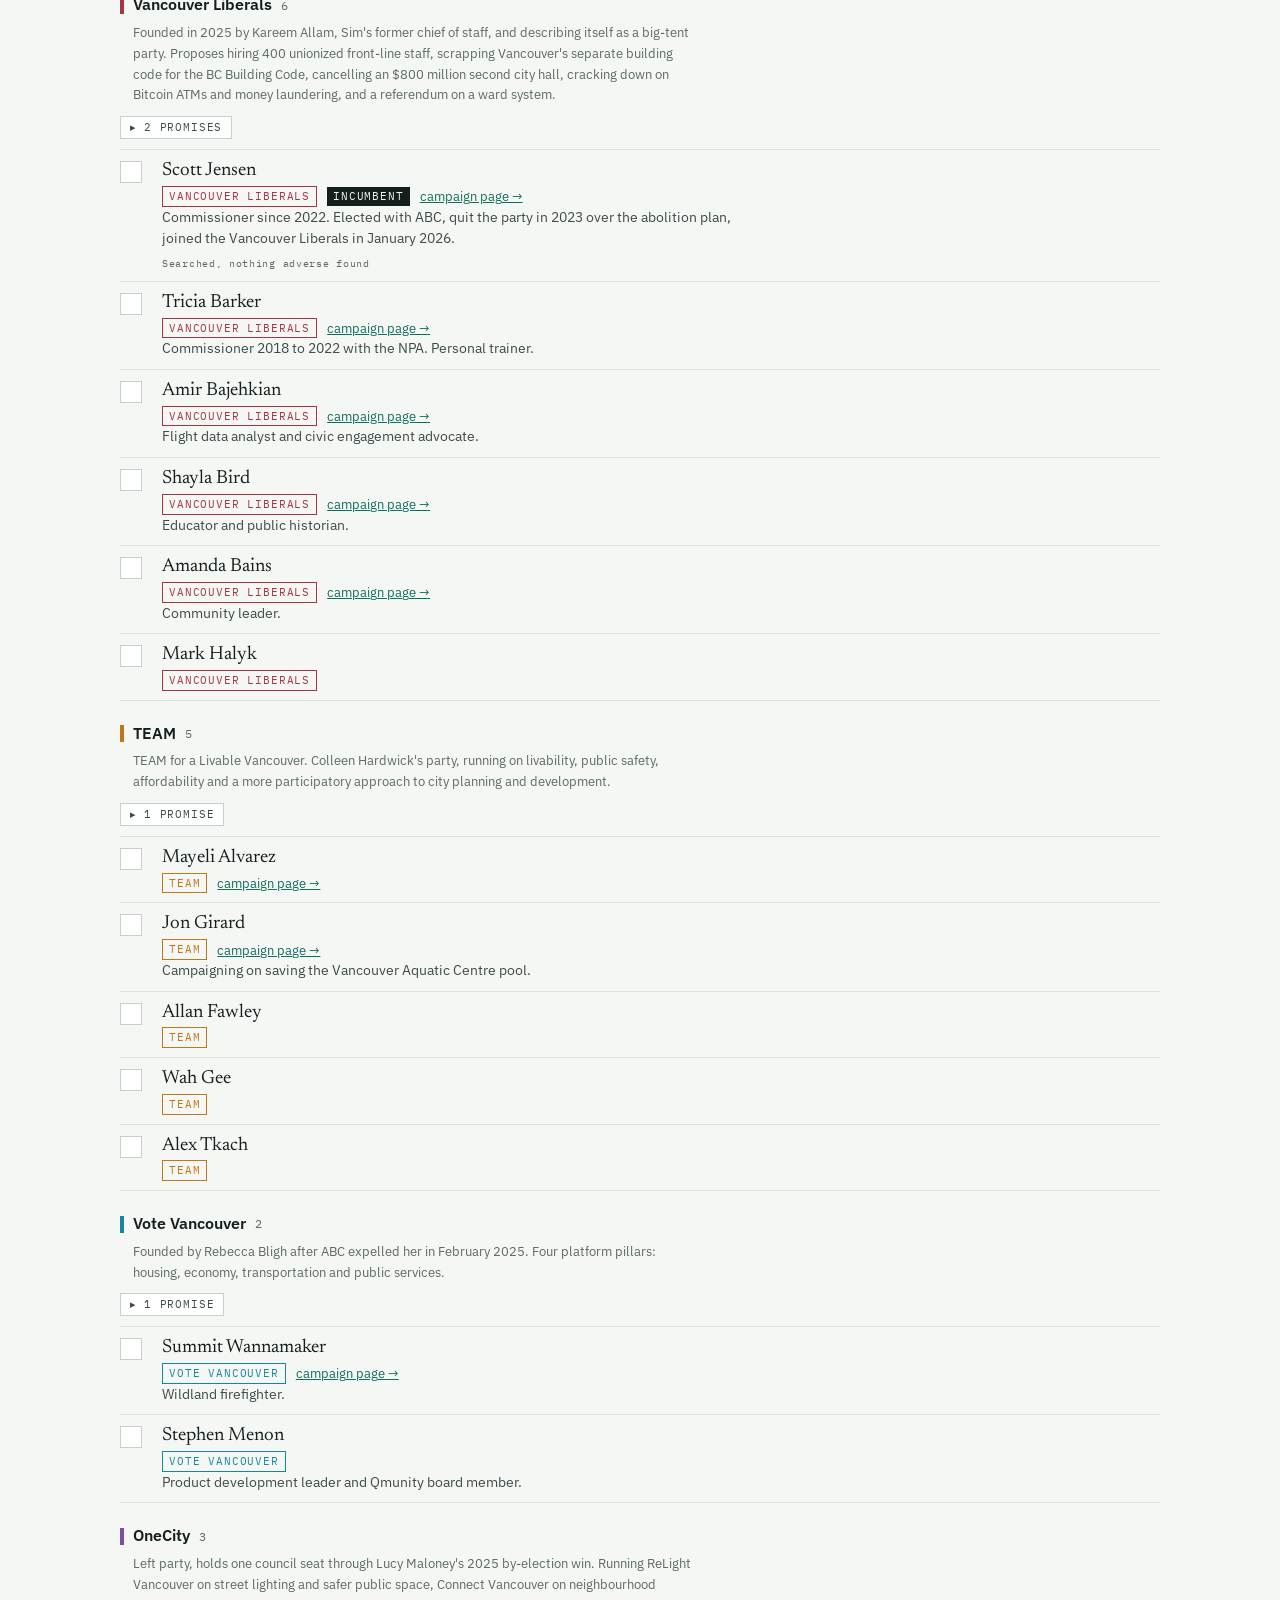
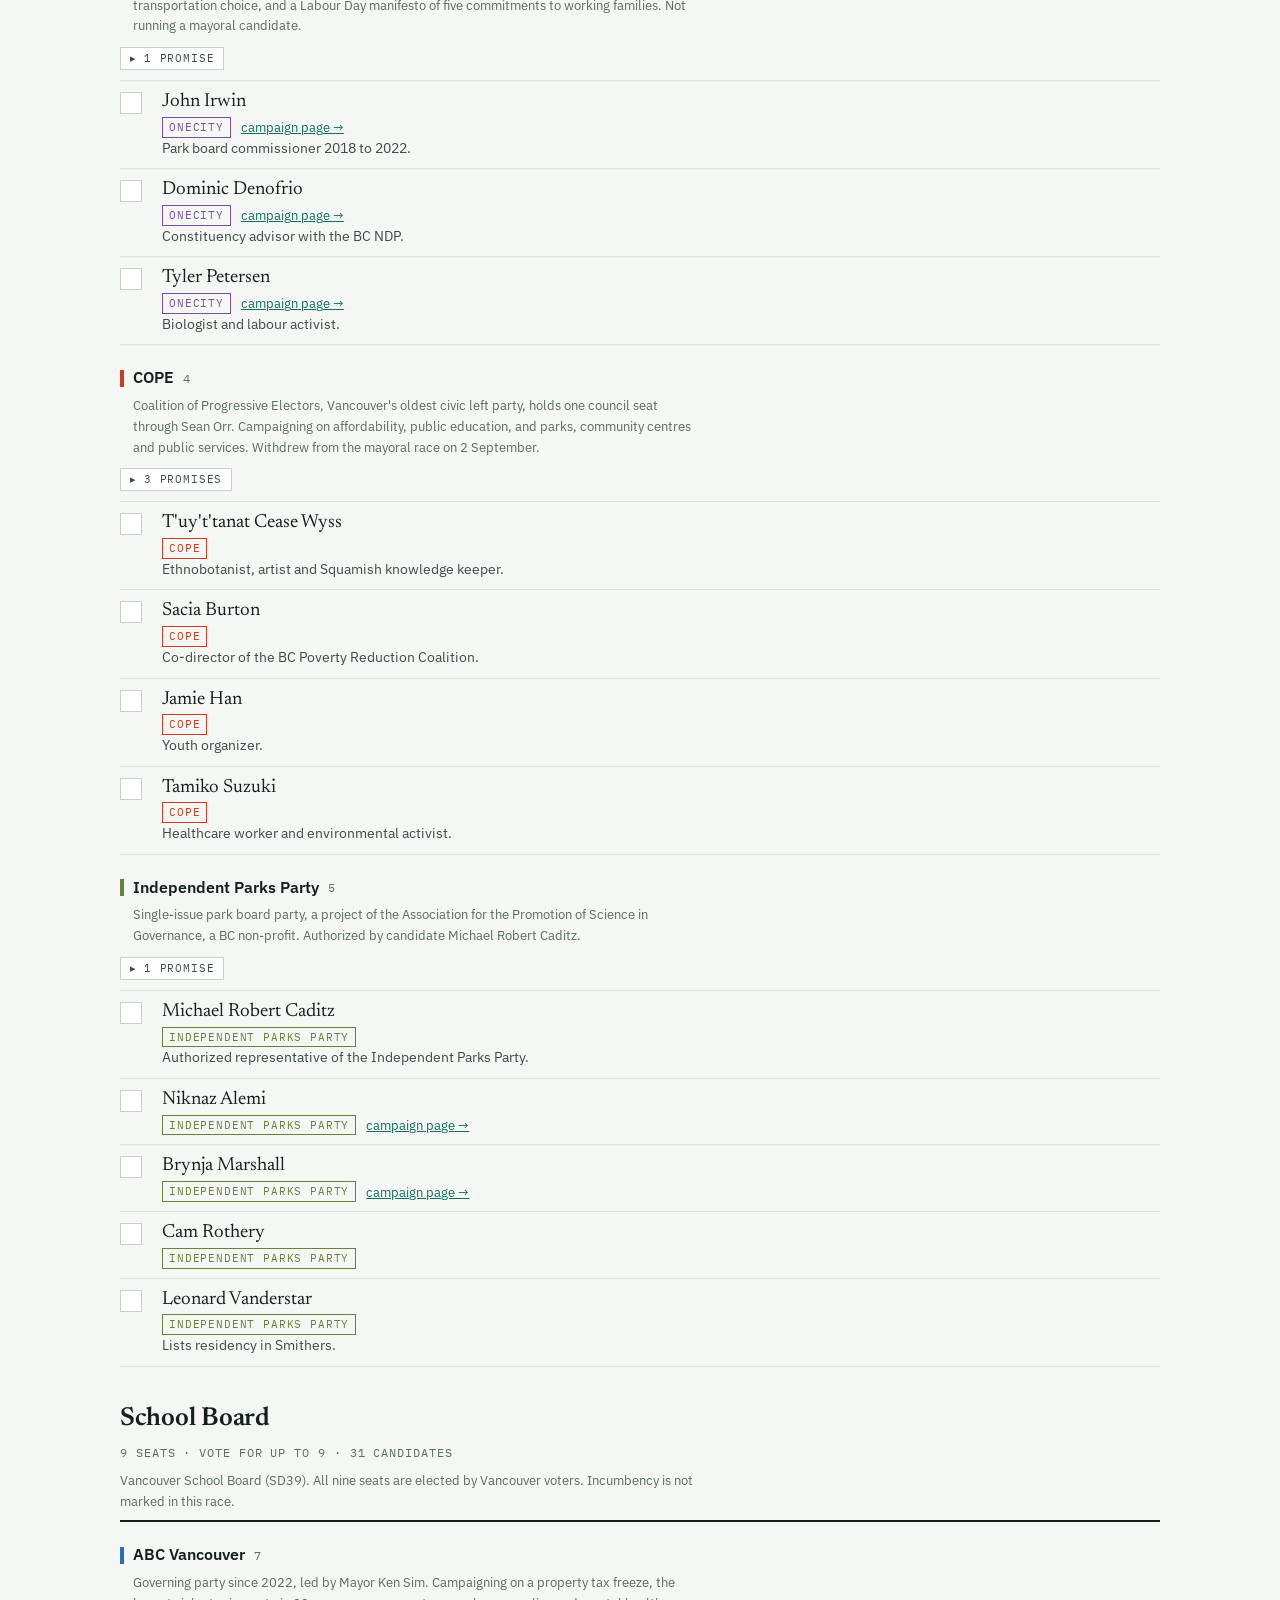
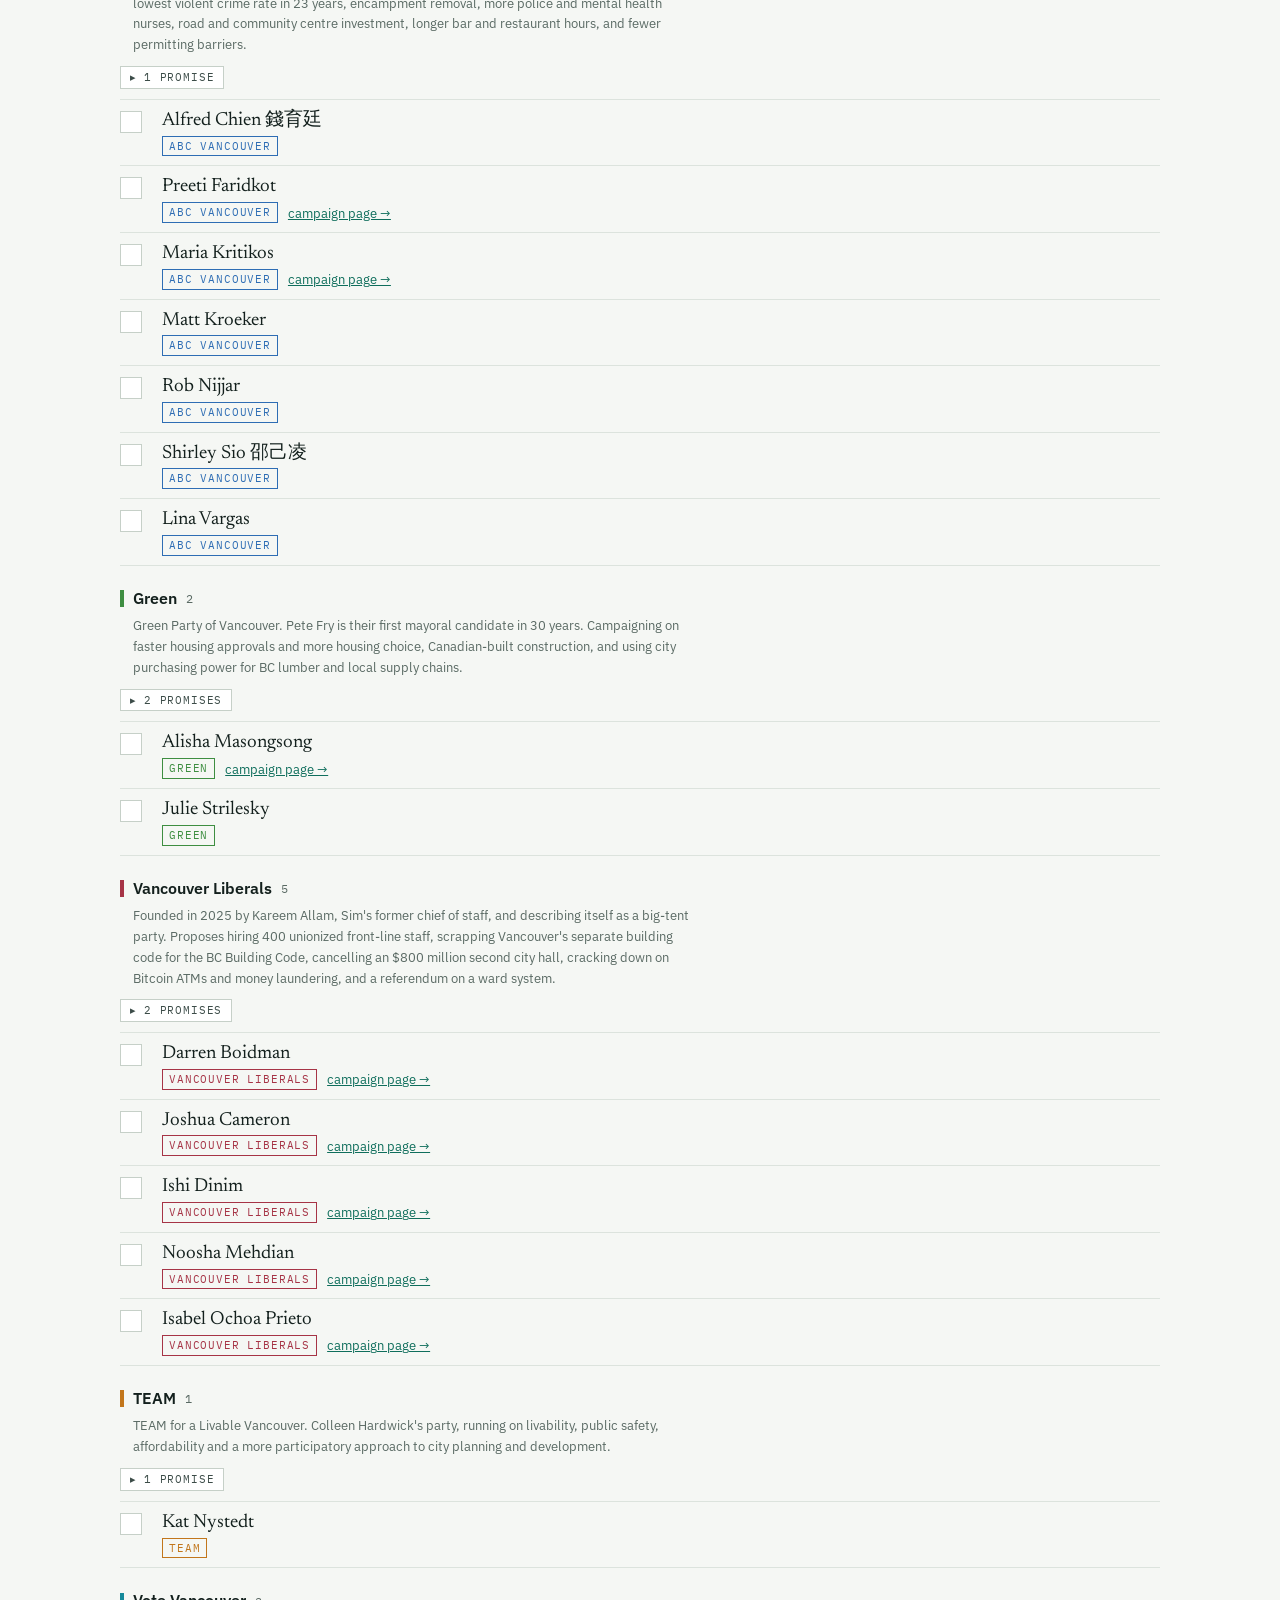
==== commit 3bdca551: "Remove text the new mastheads now repeat The "Why this exists" cards, the provincial elections card," ====
--- a/municipal/index.html
+++ b/municipal/index.html
@@ -417,7 +417,7 @@
     <a class="home" href="../">&larr; All BC Ballot 2026 guides</a>
     <div class="kicker">British Columbia &middot; General Local Elections &middot; Saturday 17 October 2026</div>
     <h1>Who's on your <em>ballot</em></h1>
-    <p class="standfirst">Every candidate for mayor, council, park board and school board in seven BC municipalities, grouped by party, with party and slate summaries and sourced notes on records. Mark the ones you like and print a shortlist to take with you.</p>
+    <p class="standfirst">Every candidate for mayor, council, park board and school board in seven BC municipalities, grouped by party or slate, with summaries and sourced notes on records. Mark the ones you like and print a shortlist to take with you.</p>
     <p class="subnote">Pick your city below, then read each race and mark your choices. North Vancouver city and district are separate municipalities with separate ballots, so check which one you vote in. Your marks stay on this device.</p>
     <p class="subnote">Each city's own election page is the official source for who is on the ballot and where to vote, and your city's panel links to it. The provincial election a week later has <a href="../provincial/">its own guide</a>.</p>
     <div class="countdown"><b id="days">&mdash;</b><span id="dayslabel">days until voting day</span></div>
@@ -562,8 +562,7 @@
     <details class="section" id="whynote">
       <summary><span class="chev">&#9656;</span><h2>Why this exists</h2></summary>
       <p>Municipal elections are overwhelming. In Vancouver you are picking 27 people out of 130 candidates, across four different bodies, most of whom you have never heard of, plus five ballot questions.</p>
-      <p>The information is not secret. It is scattered across seven municipal websites in seven different formats, and the Elections BC candidate list is incomplete: it leaves out 34 of Vancouver's 99 candidates, including a whole party and every independent. So I put it in one place, for myself first, then for anyone else who wants it.</p>
-      <p>Every name here comes from the city's own official list. Tick the candidates you are considering and print the list to take with you. Nothing you do on this page is collected or sent anywhere.</p>
+      <p>The information is not secret, just scattered across seven municipal websites in seven formats, and Elections BC's list is incomplete. So I put it in one place, for myself first, then for anyone else who wants it.</p>
       <div class="callout">
         <p><strong>Get in touch.</strong> <a href="mailto:marc.a.descoteaux@gmail.com?subject=BC%20Ballot%202026">Email me</a> with feedback, a question, a correction, or anything else about this page. All of it is welcome.</p>
       </div>
@@ -592,7 +591,7 @@
       <li><a href="#privacy">What this page stores</a></li>
       <li><a href="https://researchco.ca/2026/08/04/vanpoli-2/">Research Co. &mdash; August 2026 Vancouver poll</a></li>
     </ul>
-    <p class="fine">Candidate lists current to 18 September 2026, after the 4pm withdrawal deadline. Check your city's page before you vote. Party and slate summaries paraphrase each organization's own published material and are not endorsements. Biographical notes appear only where a source provided one. School board incumbency is not marked: the data source that supplies it for mayor and council races does not cover school districts.</p>
+    <p class="fine">Candidate lists current to 18 September 2026, after the 4pm withdrawal deadline. Party and slate summaries paraphrase each organization's own published material and are not endorsements. Biographical notes appear only where a source provided one. School board incumbency is not marked: the data source that supplies it for mayor and council races does not cover school districts.</p>
   </div>
 </footer>
 <script>
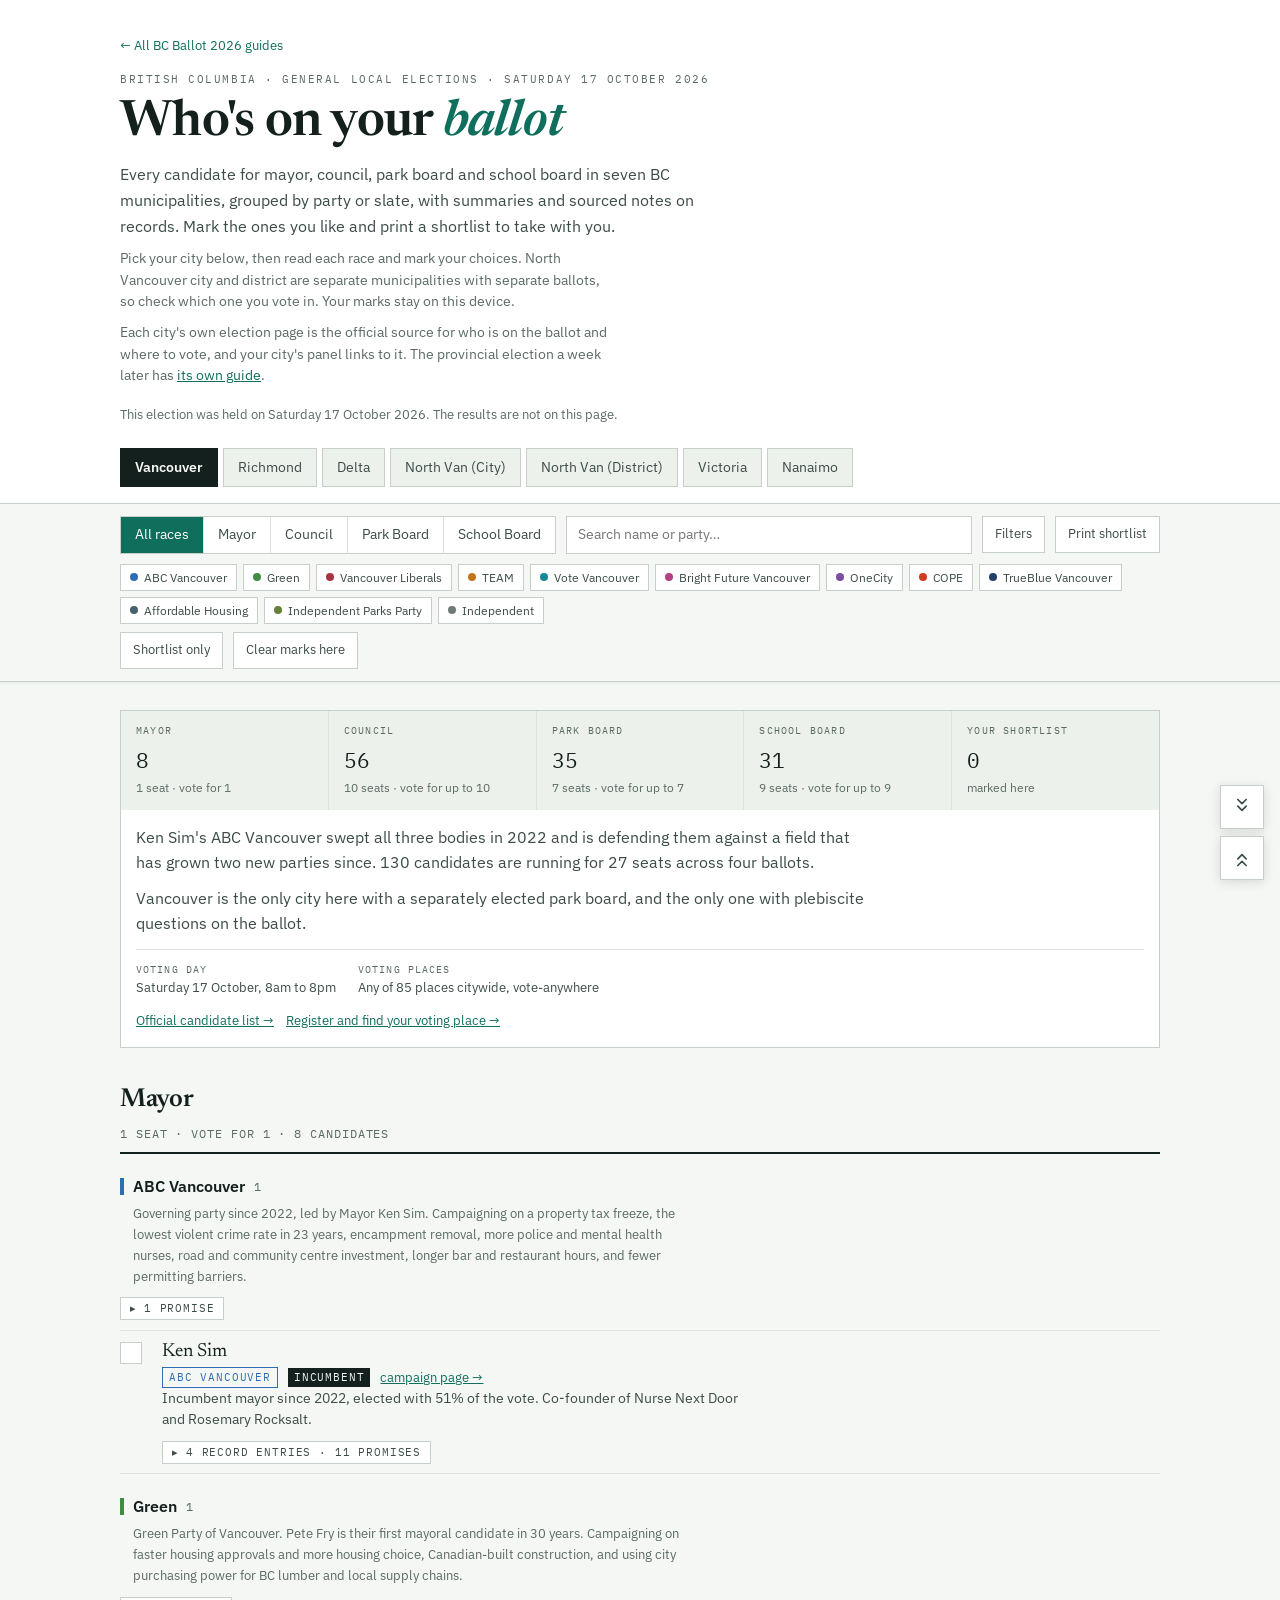
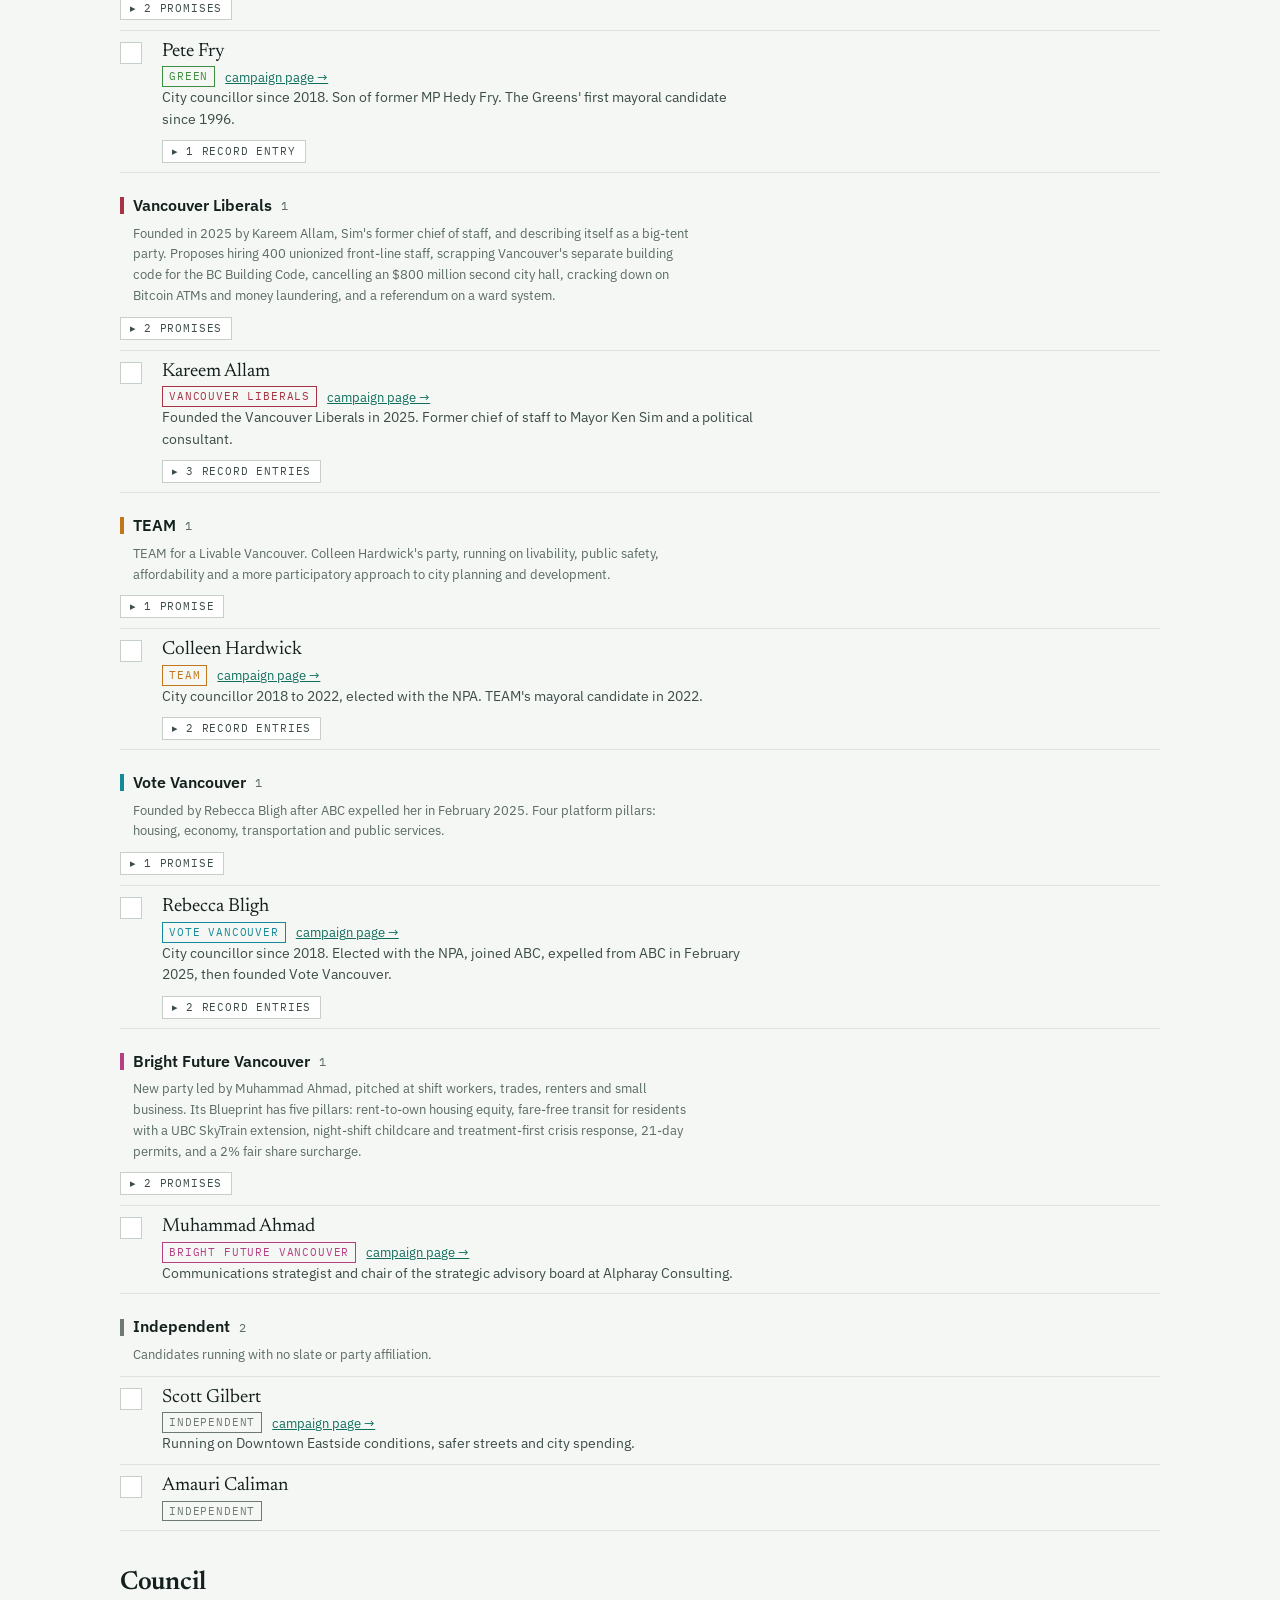
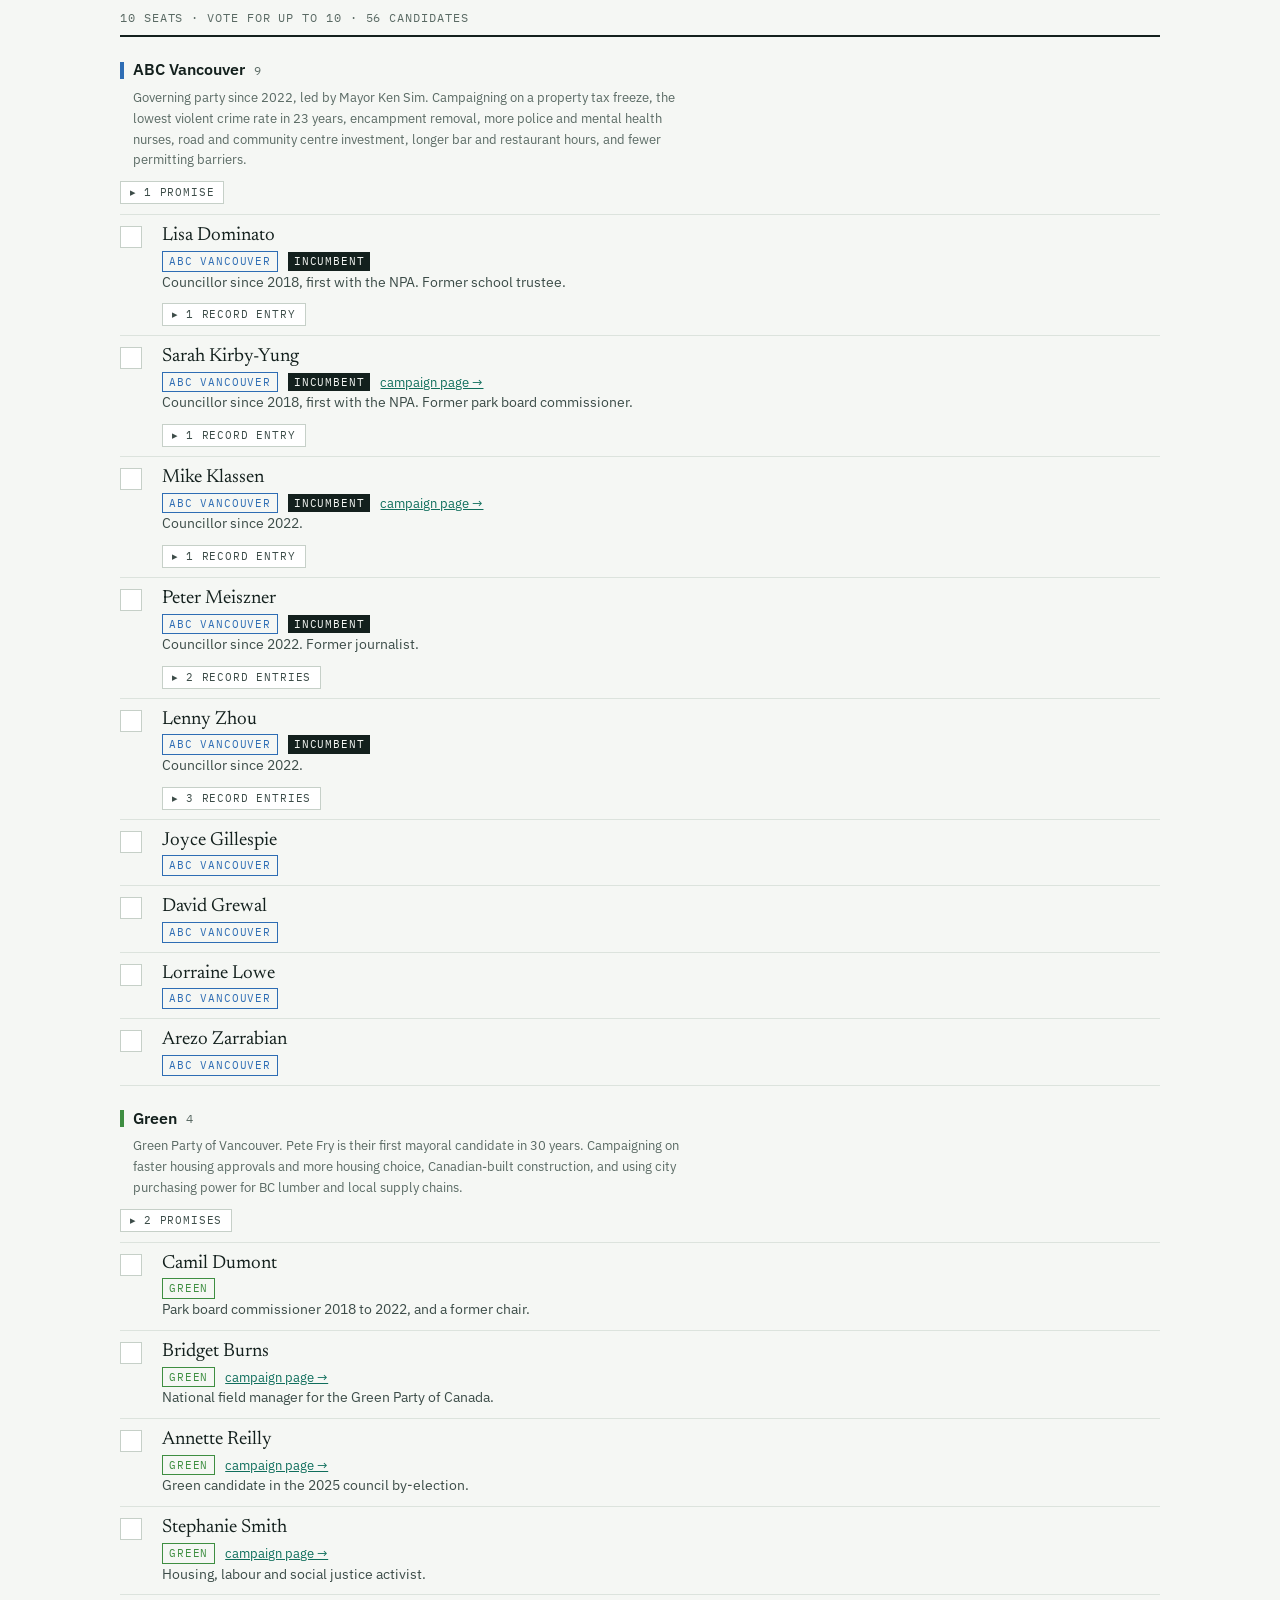
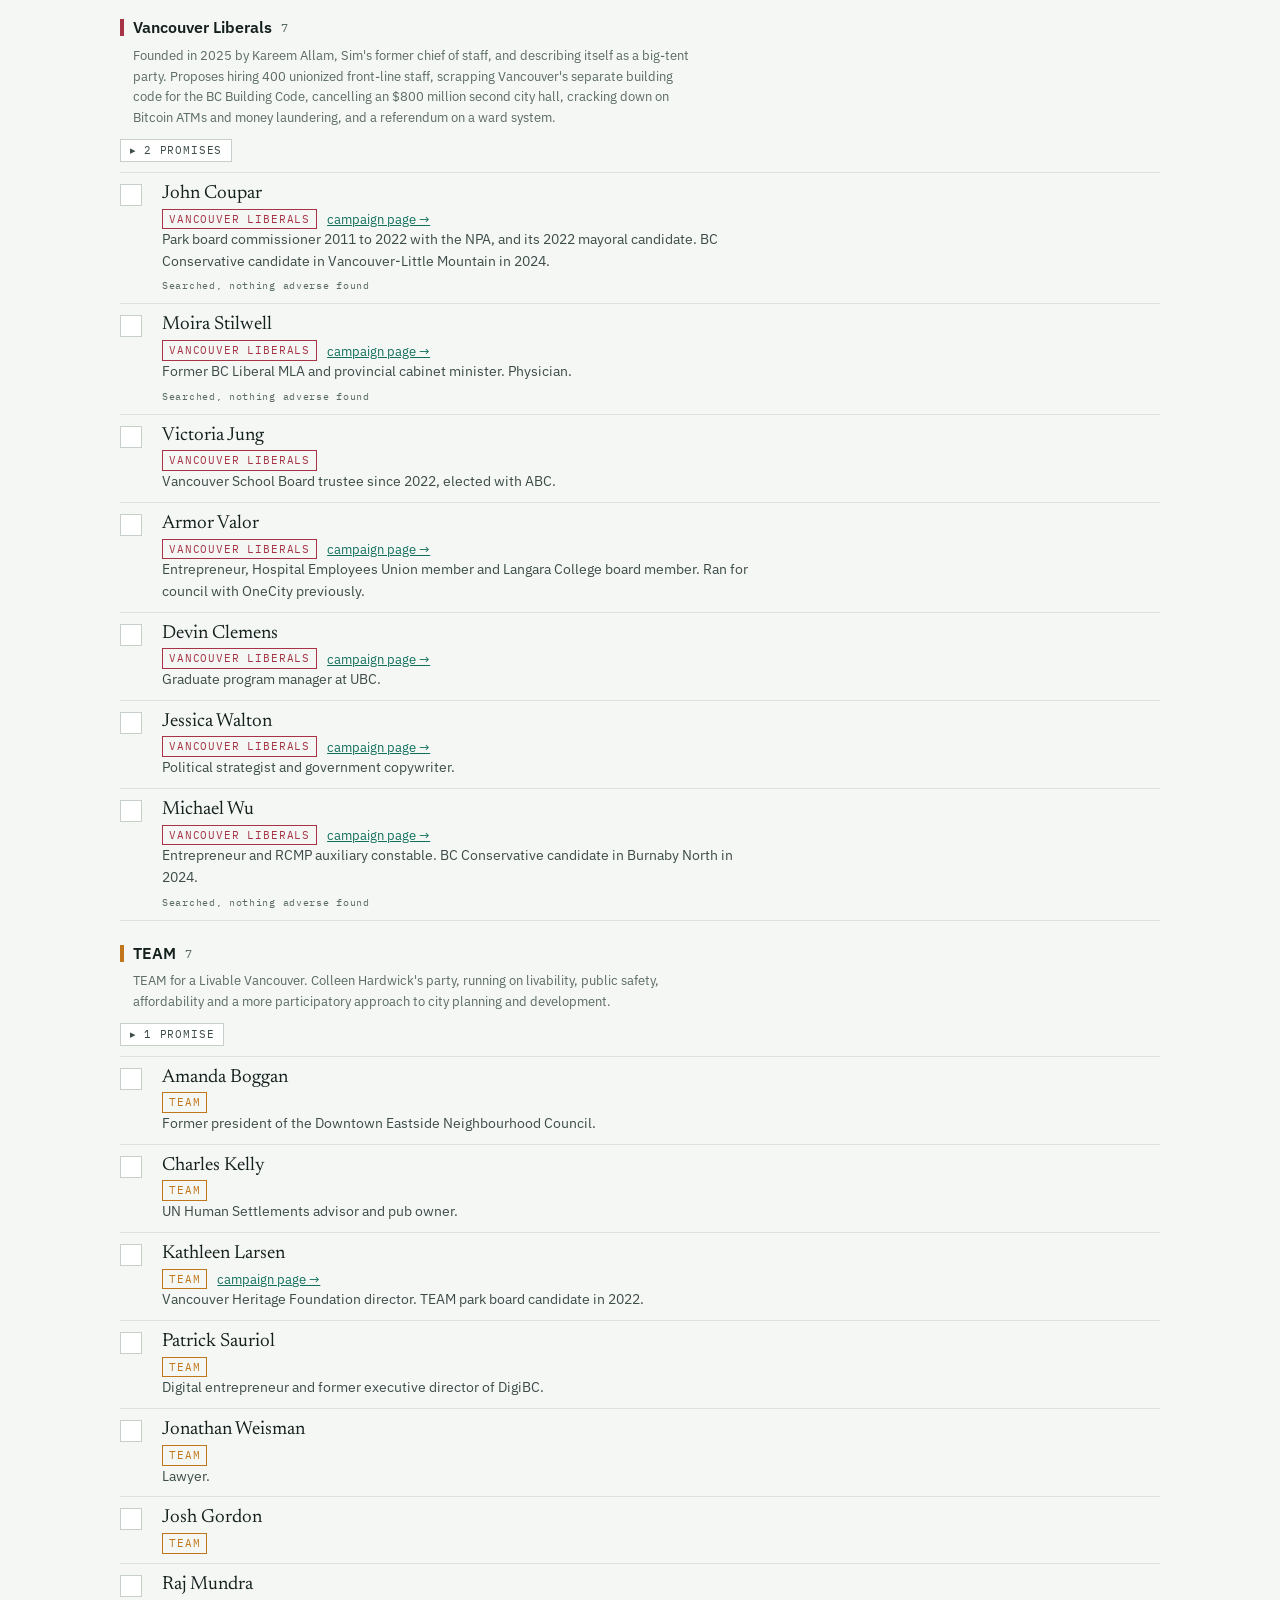
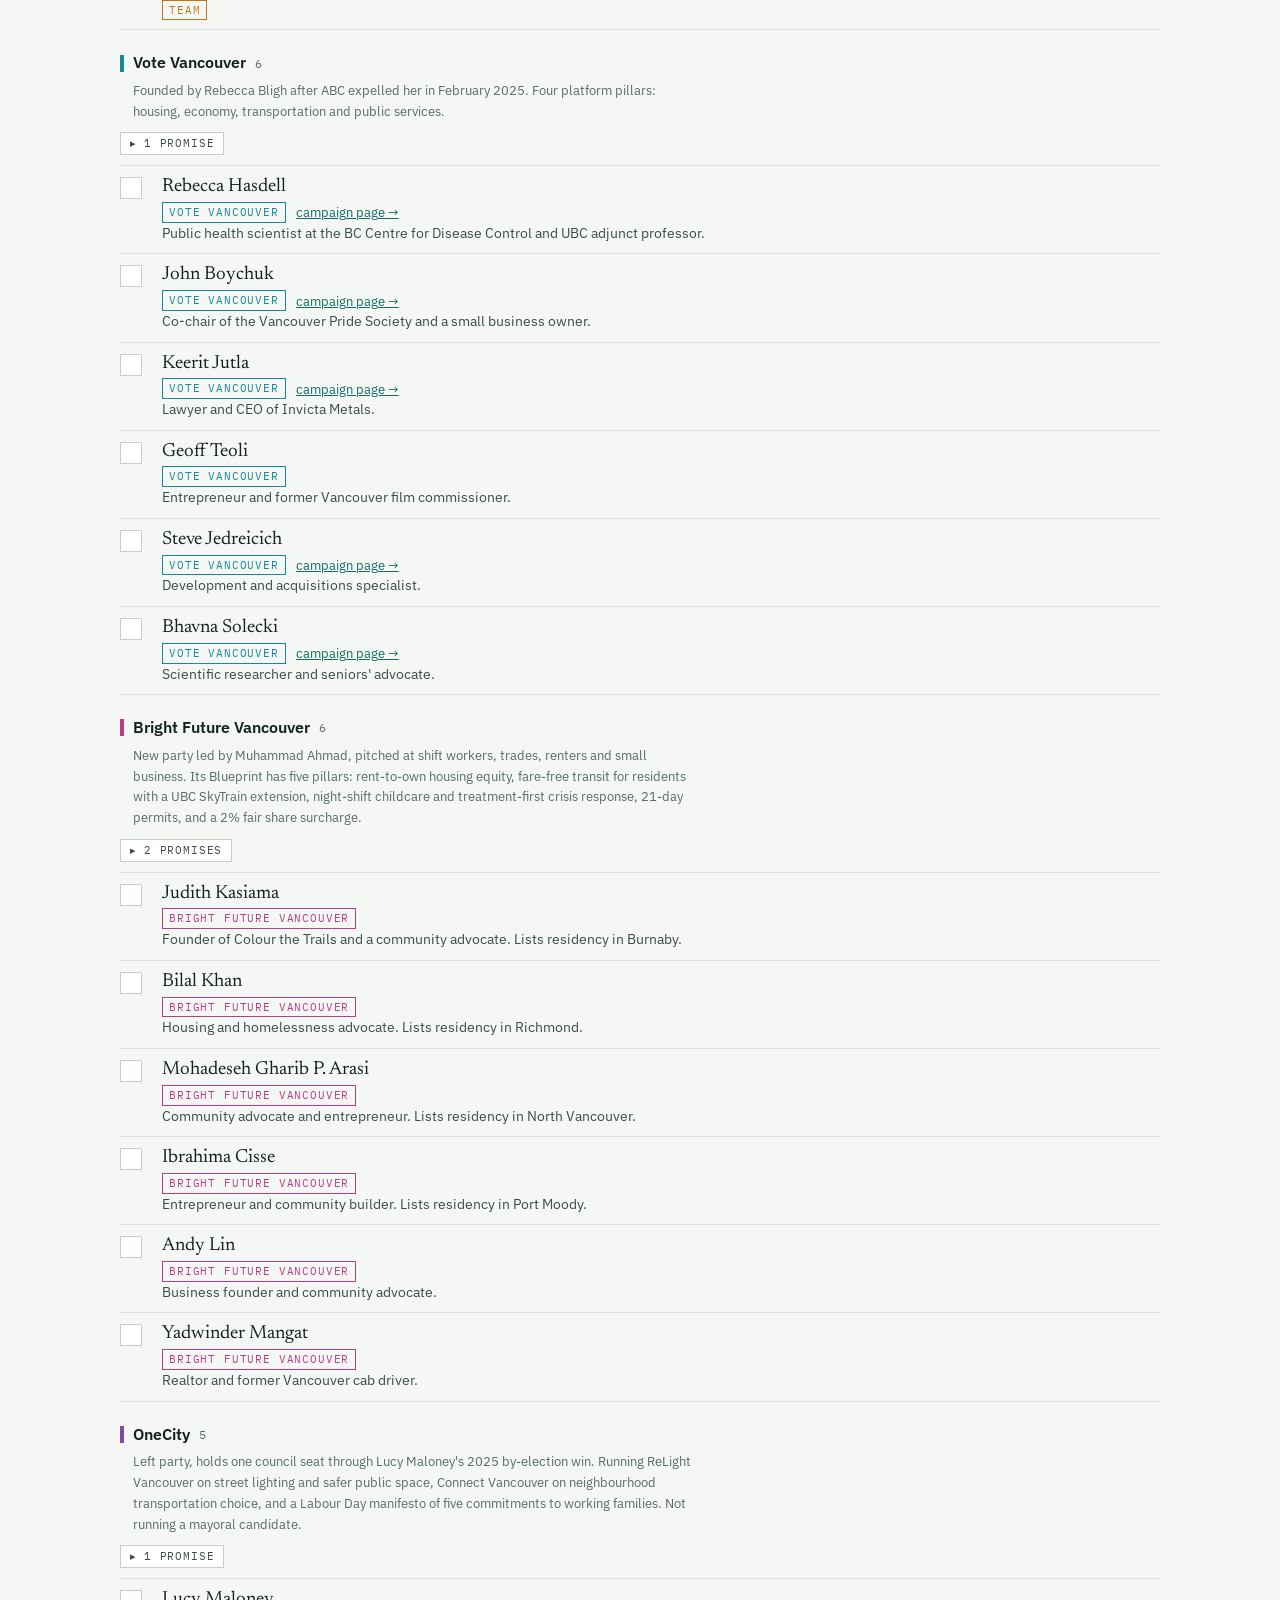
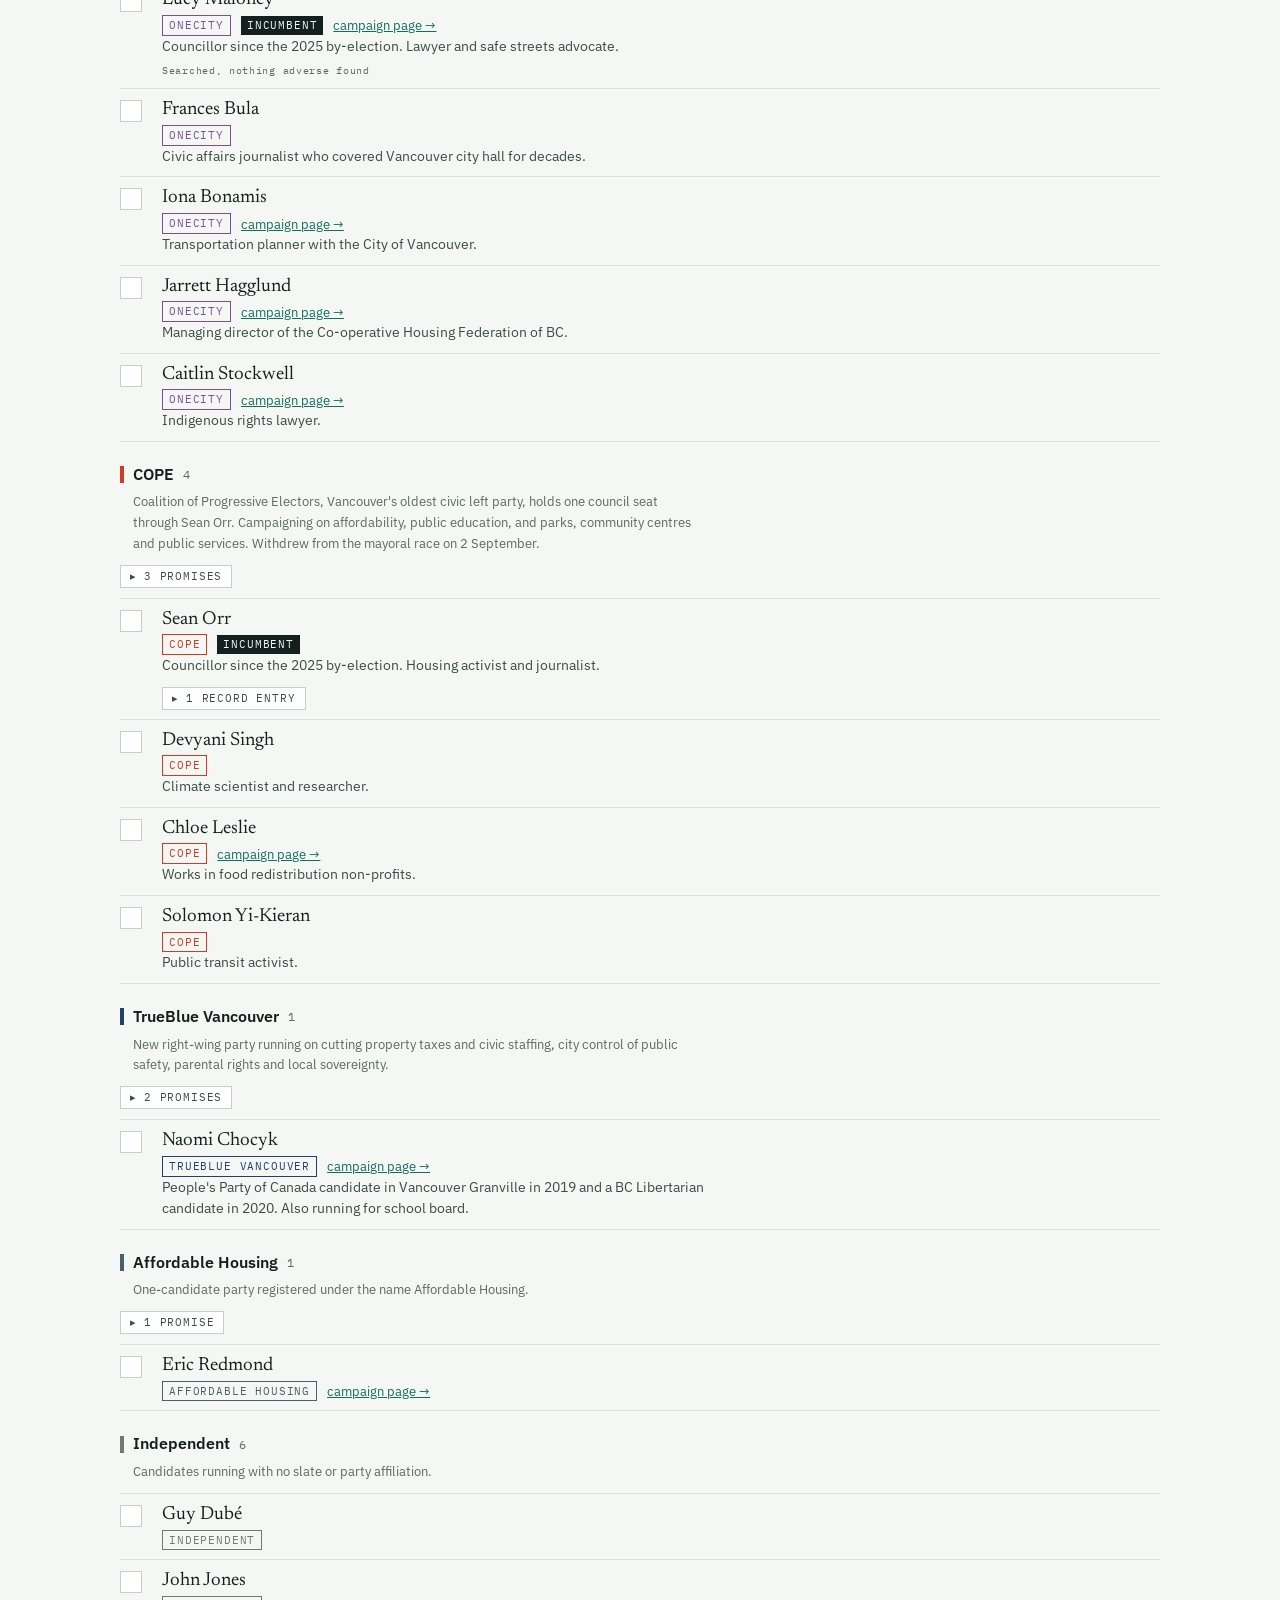
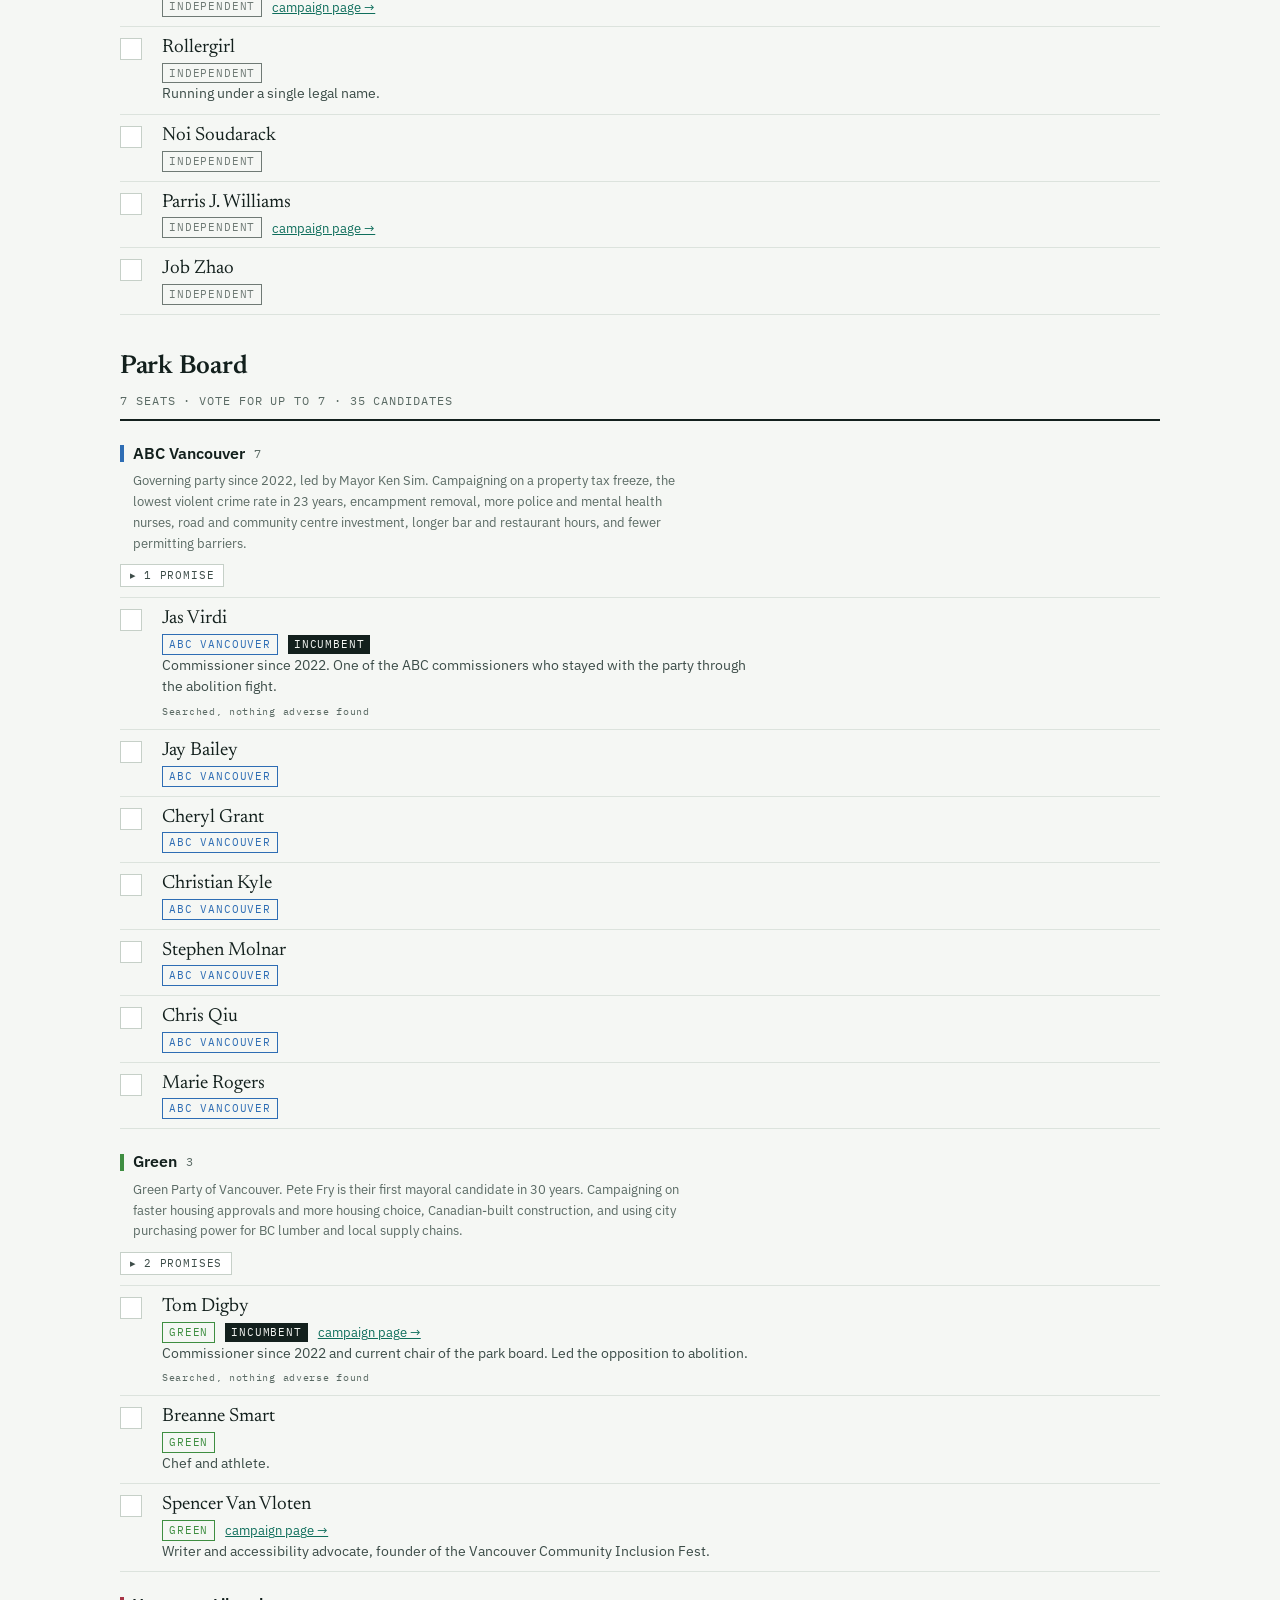
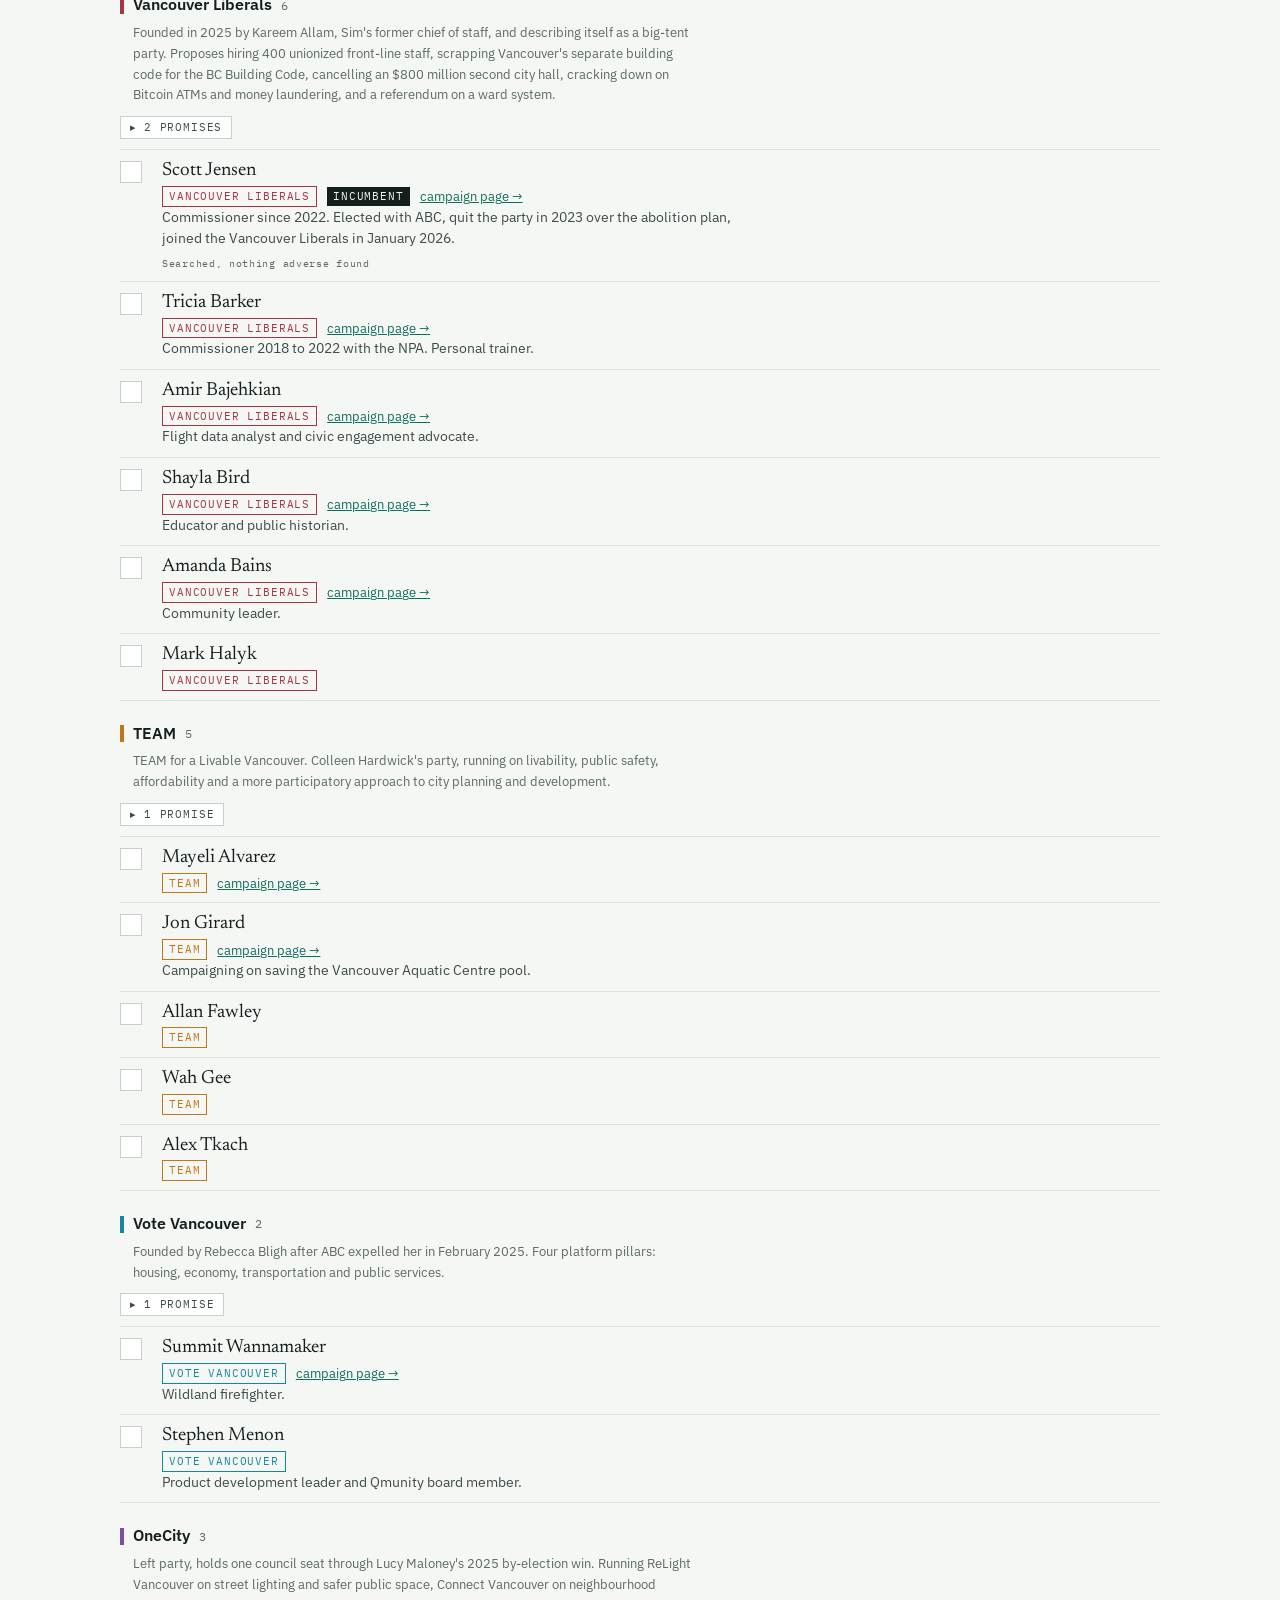
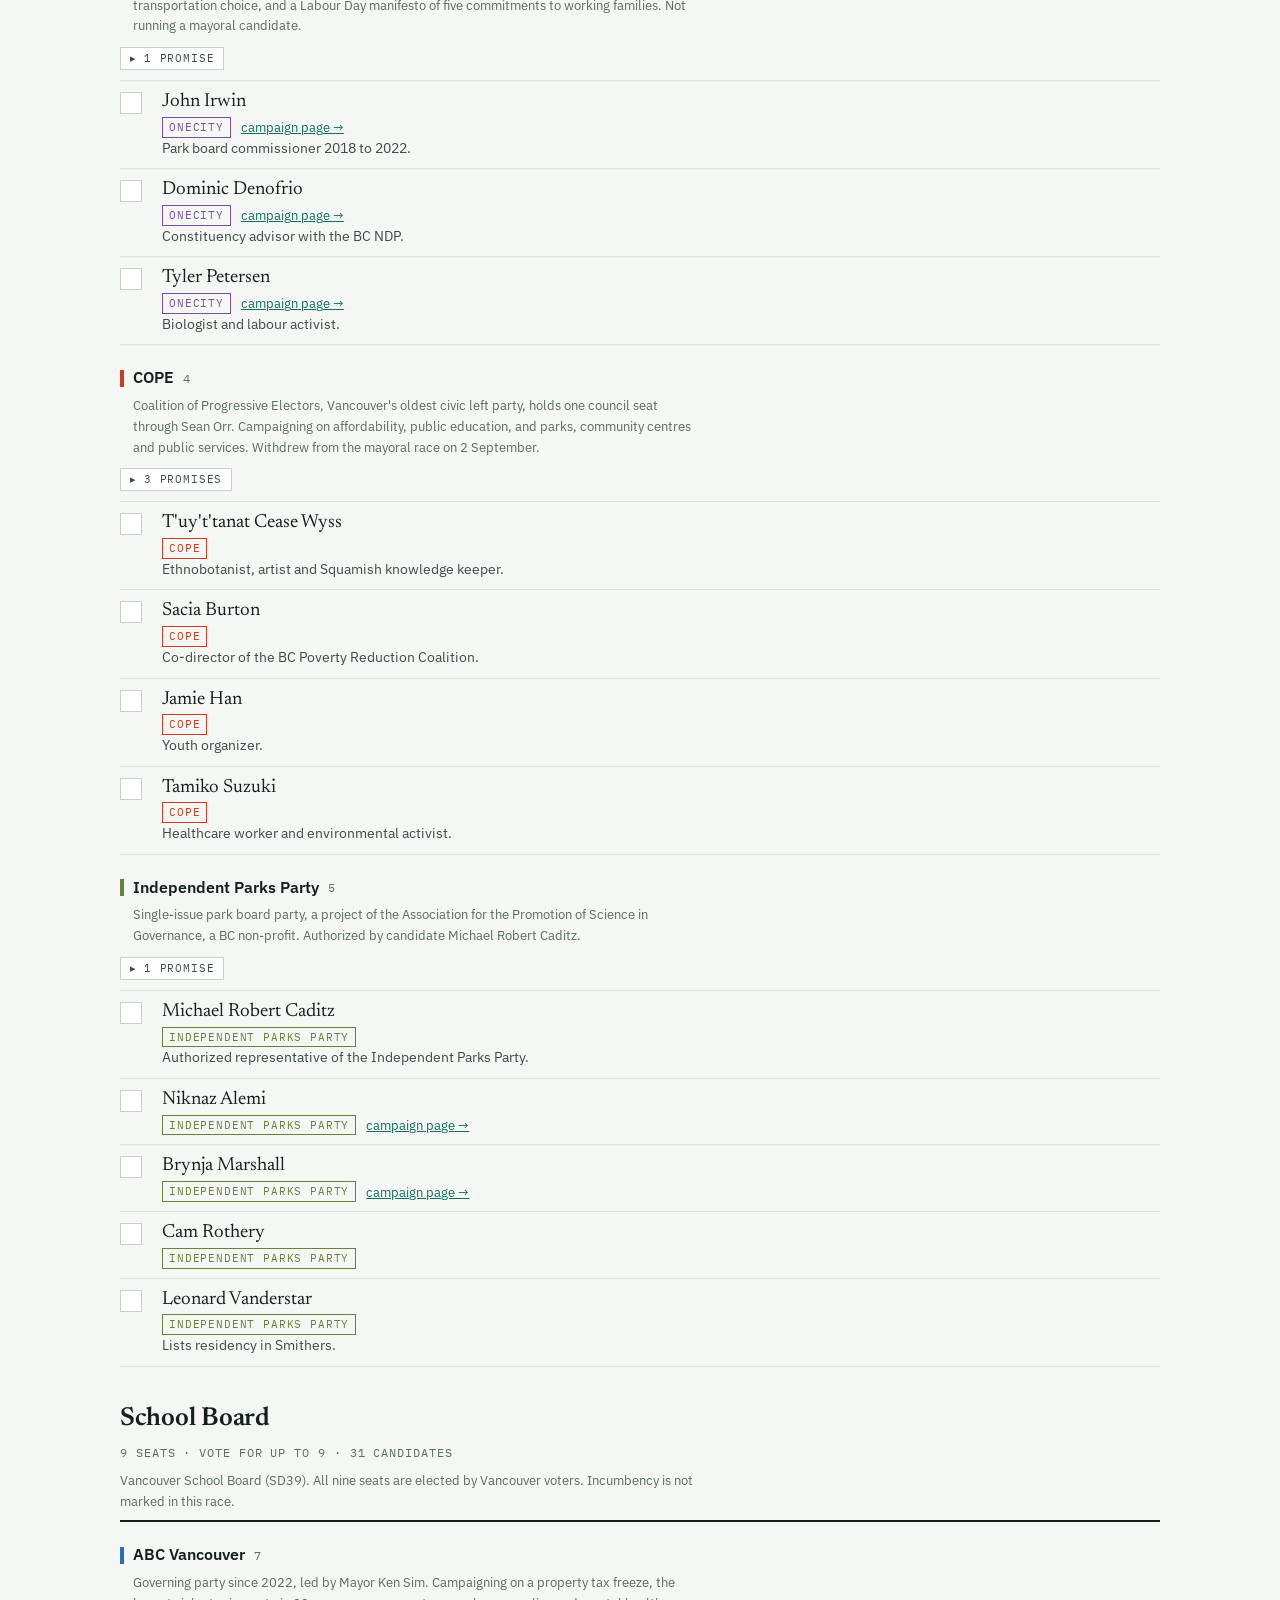
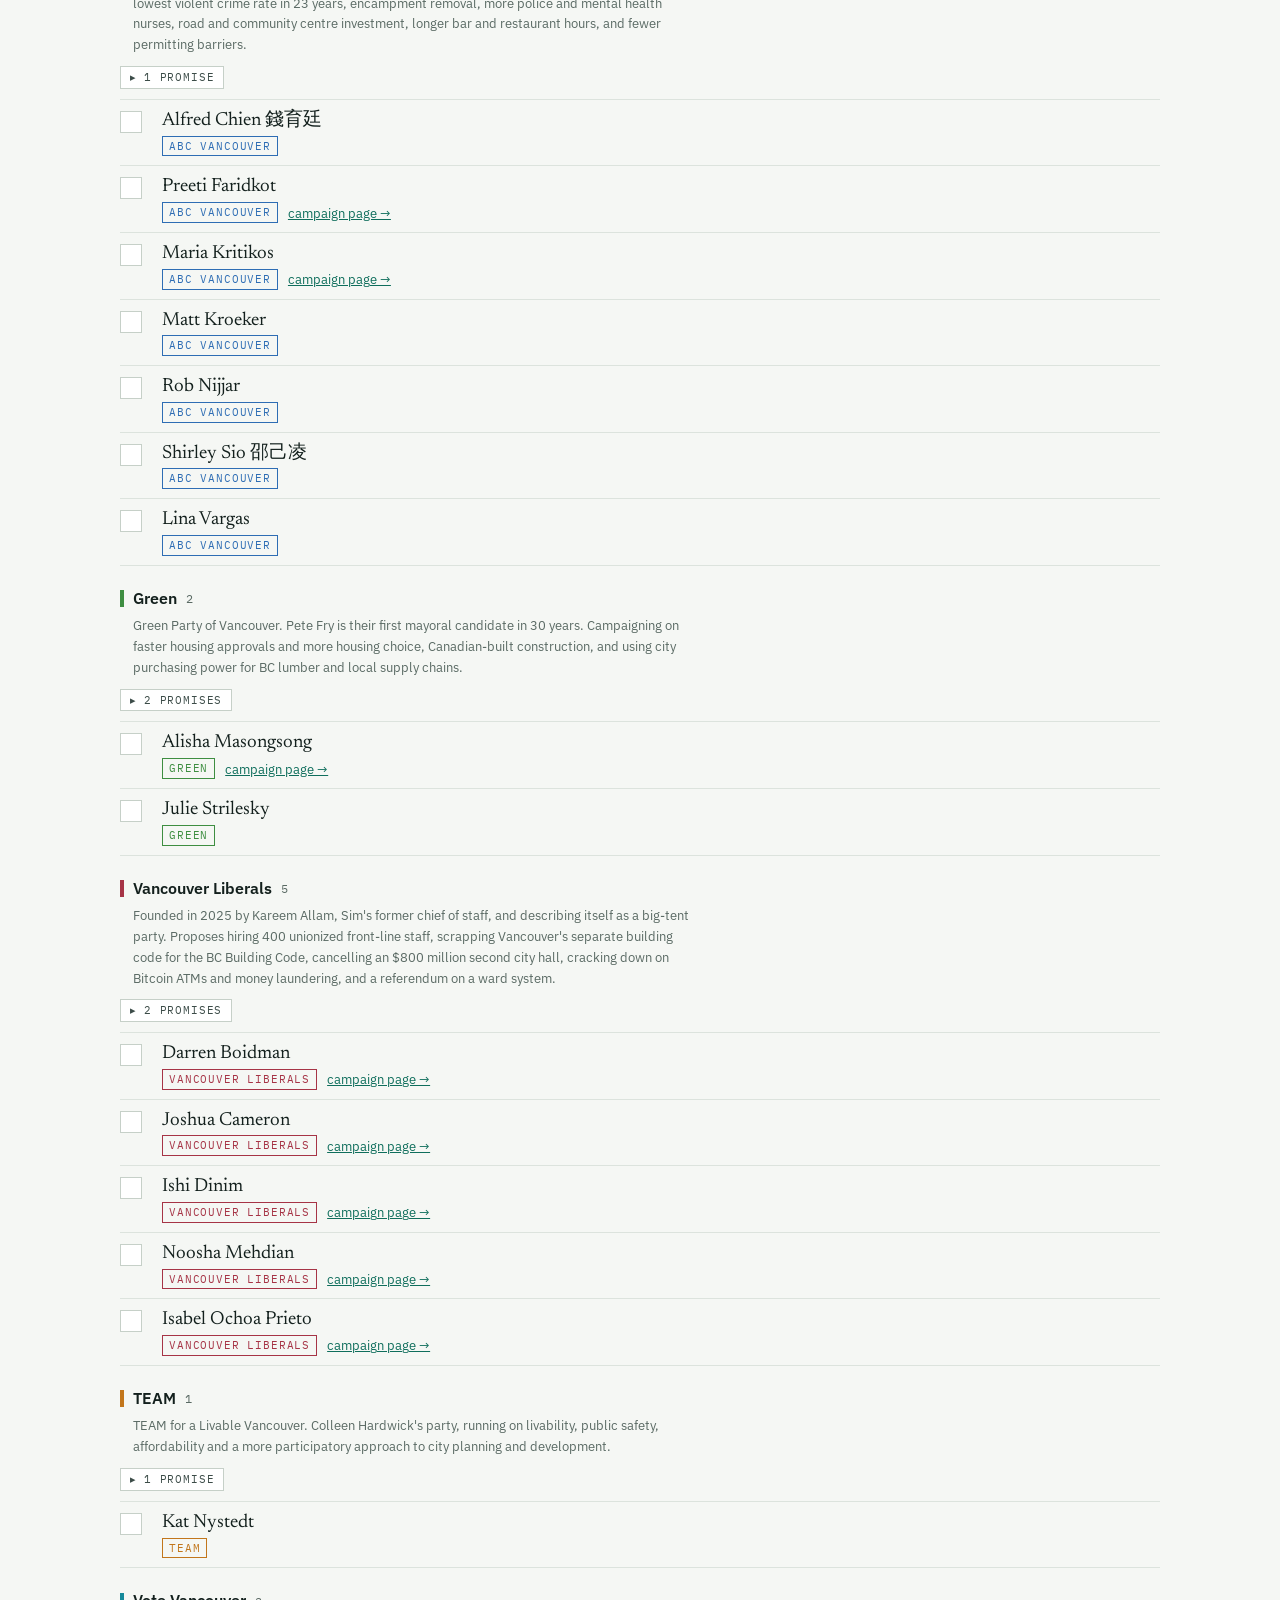
==== commit c82bb911: "Refresh the municipal guide for voting day Replace the Vancouver polling table with the three polls " ====
--- a/municipal/index.html
+++ b/municipal/index.html
@@ -119,13 +119,23 @@
 .mini.arm{background:var(--flag);border-color:var(--flag);color:#fff}
 #filterpanel{margin-top:10px}
 .parties{display:flex;flex-wrap:wrap;gap:6px}
-.pchip{appearance:none;font:inherit;font-size:12px;padding:3px 9px;border:1px solid var(--rule-2);background:var(--surface);color:var(--ink-2);cursor:pointer;display:inline-flex;align-items:center;gap:6px}
-.pchip .dot{width:8px;height:8px;border-radius:50%;background:var(--pc,var(--hind));flex:none}
-.pchip[aria-pressed="true"]{background:var(--accent-soft);border-color:var(--accent);color:var(--ink)}
+.pchip,.bychip{appearance:none;font:inherit;font-size:12px;padding:3px 9px;border:1px solid var(--rule-2);background:var(--surface);color:var(--ink-2);cursor:pointer;display:inline-flex;align-items:center;gap:6px}
+.pchip .dot,.bychip .dot{width:8px;height:8px;border-radius:50%;background:var(--pc,var(--hind));flex:none}
+.pchip[aria-pressed="true"],.bychip[aria-pressed="true"]{background:var(--accent-soft);border-color:var(--accent);color:var(--ink)}
 
 main .wrap{padding-block:28px 10px}
 
 /* at a glance */
+.byparty{margin-bottom:18px;padding:13px 15px;border:1px solid var(--rule-2);background:var(--surface)}
+.byparty h2{font-family:"IBM Plex Sans",sans-serif;font-size:16px;font-weight:600}
+.byparty .sub{margin:3px 0 10px;font-size:13px;color:var(--muted)}
+.bypres{margin-top:12px;padding-top:4px;border-top:1px solid var(--rule)}
+.bypres > p{margin-top:8px;font-size:14px;color:var(--ink-2);max-width:74ch}
+.bypres h3{margin-top:14px;font-family:"IBM Plex Mono",monospace;font-size:10px;letter-spacing:.11em;text-transform:uppercase;color:var(--muted);font-weight:400}
+.bypres ul{list-style:none;margin:4px 0 0;padding:0}
+.bypres li{display:flex;flex-wrap:wrap;gap:4px 12px;padding:5px 0;border-bottom:1px solid var(--rule);font-size:14px}
+.bypres .bypj{appearance:none;border:0;background:none;padding:0;font:inherit;color:var(--accent);text-decoration:underline;cursor:pointer;text-align:left;min-width:22ch}
+.bypres .none{color:var(--muted)}
 .glance{border:1px solid var(--rule-2);background:var(--surface)}
 .glance-top{display:grid;grid-template-columns:repeat(auto-fit,minmax(140px,1fr));gap:1px;background:var(--rule)}
 .gcell{background:var(--surface-2);padding:12px 15px}
@@ -148,6 +158,10 @@
 .pgroup h3 .bar{width:4px;height:17px;background:var(--pc);flex:none}
 .pgroup h3 .cnt{font-family:"IBM Plex Mono",monospace;font-weight:400;font-size:12px;color:var(--muted);letter-spacing:.06em}
 .pnote{font-size:13px;color:var(--muted);margin:5px 0 0 13px;max-width:70ch}
+.aboutp{appearance:none;border:0;background:none;padding:0;margin:4px 0 0 13px;font:inherit;font-size:13px;color:var(--accent);text-decoration:underline;cursor:pointer}
+.byparty,.pgroup{scroll-margin-top:110px}
+.bypres .pnote{margin:10px 0 0;font-size:14px;color:var(--ink-2)}
+.bypres details.rec{margin-top:8px}
 
 ul.cands{list-style:none;margin:10px 0 0;padding:0;border-top:1px solid var(--rule)}
 li.cand{display:grid;grid-template-columns:30px 1fr;gap:0 12px;align-items:start;padding:9px 4px 9px 0;border-bottom:1px solid var(--rule)}
@@ -386,7 +400,11 @@
 .choice[aria-disabled="true"]:hover{border-color:var(--rule-2)}
 .choice .ctitle{font-family:Newsreader,Georgia,serif;font-size:24px;font-weight:600;line-height:1.15}
 .choice .csub{font-size:14px;color:var(--ink-2)}
-@media (max-width:820px){ .choice .ctitle{font-size:26px} .choice .csub{font-size:17px} }
+.choice .ccount{font-size:13px;color:var(--muted)}
+.choice .ccount b{font-family:"IBM Plex Mono",monospace;font-size:22px;font-weight:500;color:var(--flag)}
+.choice .ccount .cadv{display:block;margin-top:2px}
+@media (max-width:820px){ .aboutp{font-size:16px} .bypres .pnote{font-size:17px} .byparty h2{font-size:19px} .byparty .sub,.bypres > p,.bypres li{font-size:17px} .bychip{font-size:15px;padding:5px 11px} }
+@media (max-width:820px){ .choice .ctitle{font-size:26px} .choice .csub{font-size:17px} .choice .ccount{font-size:16px} }
 </style>
 </head>
 <body>
@@ -469,18 +487,19 @@
       <summary><span class="chev">&#9656;</span><h2>The shape of Vancouver's mayoral race</h2></summary>
       <p>Eight names, and a field that fractured and then partly reassembled. Three parties on the left, COPE, OneCity and the Greens, agreed to try to settle on one mayoral candidate. That took until September. COPE's Stephanie Allen ended her campaign on 2 September; OneCity's William Azaroff withdrew on 8 September, saying the priority was to unseat the incumbent. Neither party nominated a replacement, which leaves the Greens' Pete Fry as the only candidate from those three. COPE and OneCity are still running full council and park board slates.</p>
       <p>On the other side of the field, two parties that did not exist in 2022 are now competing with ABC for the same voters: the Vancouver Liberals, founded in 2025 by Sim's former chief of staff Kareem Allam, and Vote Vancouver, led by Rebecca Bligh, who was elected with ABC and expelled from it in February 2025.</p>
-      <h3>Polling, and what it predates</h3>
+      <h3>Polling, before and after the withdrawals</h3>
       <div class="tblwrap">
         <table>
           <thead><tr><th>Poll</th><th>Field dates</th><th>Sim</th><th>Fry</th><th>Allam</th><th>Hardwick</th><th>Bligh</th><th>Undecided</th></tr></thead>
           <tbody>
+            <tr><td>Canada Pulse Insights for CityNews (decided)</td><td>28 Sep&ndash;6 Oct 2026</td><td class="n">27%</td><td class="n">28%</td><td class="n">19%</td><td class="n">13%</td><td class="n">7%</td><td class="n">&mdash;</td></tr>
+            <tr><td>Leger for Postmedia (all)</td><td>23&ndash;30 Sep 2026</td><td class="n">19%</td><td class="n">23%</td><td class="n">&mdash;</td><td class="n">&mdash;</td><td class="n">&mdash;</td><td class="n">36%</td></tr>
+            <tr><td>Justason for Fair Voting BC (decided)</td><td>31 Aug&ndash;11 Sep 2026</td><td class="n">30%</td><td class="n">45%</td><td class="n">10%</td><td class="n">11%</td><td class="n">5%</td><td class="n">&mdash;</td></tr>
             <tr><td>Research Co. (decided)</td><td>1 Aug 2026</td><td class="n">30%</td><td class="n">19%</td><td class="n">19%</td><td class="n">14%</td><td class="n">7%</td><td class="n">&mdash;</td></tr>
-            <tr><td>Research Co. (all)</td><td>1 Aug 2026</td><td class="n">22%</td><td class="n">14%</td><td class="n">14%</td><td class="n">10%</td><td class="n">5%</td><td class="n">26%</td></tr>
-            <tr><td>Pallas Data</td><td>20&ndash;24 Jul 2026</td><td class="n">13.8%</td><td class="n">18.1%</td><td class="n">11.5%</td><td class="n">10.5%</td><td class="n">2.9%</td><td class="n">33.8%</td></tr>
           </tbody>
         </table>
       </div>
-      <p>Both polls were taken before Allen and Azaroff withdrew, so the 4% and 5% they held are unallocated. Research Co.'s own read was that roughly a third of the vote could be enough to win.</p>
+      <p>Research Co. polled before Allen and Azaroff withdrew. Justason's field period straddles the withdrawals; it moved respondents who first named Allen or Azaroff to their second choice. The two most recent polls put Fry and Sim within the margin of error of each other. Canada Pulse Insights found 10% of all respondents still undecided after leaners were counted. Leger, which did not count leaners, found 36% undecided, and Fry at 34% among people certain to vote. Leger's release reports only Fry and Sim.</p>
     </details>
 
     <details class="section" data-juris="Vancouver">
@@ -532,7 +551,7 @@
       <p>Rumour, social media and opinion columns are excluded, and so is anything that cannot be linked.</p>
       <h3>Promises</h3>
       <p>For people who held the office: whether a commitment was <strong>kept</strong>, <strong>partially kept</strong>, <strong>broken</strong> or <strong>reversed</strong>. For current platforms, no judgment on whether a plan is a good idea, only two checkable flags: <strong>outside council's power</strong>, where delivery needs the province or a regional body, and <strong>costing questioned</strong>, where the arithmetic has been publicly challenged.</p>
-      <p>Slate platforms outside Vancouver were searched too. Richmond's eleven council slates and REAL Nanaimo had not published detailed platforms as of 17 September 2026, so there is nothing to flag rather than nothing to find.</p>
+      <p>Slate platforms outside Vancouver were searched too. Richmond's eleven council slates and REAL Nanaimo had not published detailed platforms as of 16 October 2026, so there is nothing to flag rather than nothing to find.</p>
       <p>This section is incomplete by design and weighted toward Vancouver. If you find an error, <a href="mailto:marc.a.descoteaux@gmail.com?subject=BC%20Ballot%202026%20correction">email me</a> rather than passing it on.</p>
     </details>
 
@@ -589,9 +608,12 @@
       <li><a href="https://votemate.org/bc2026">VoteMate &mdash; BC 2026 local elections</a></li>
       <li><a href="#method">How the record notes work</a></li>
       <li><a href="#privacy">What this page stores</a></li>
+      <li><a href="https://vancouver.citynews.ca/2026/10/09/vancouver-mayoral-race-a-dead-heat-between-fry-and-sim-poll/">CityNews &mdash; Canada Pulse Insights poll, October 2026</a></li>
+      <li><a href="https://leger360.com/metro-vancouver-municipal-election-2026-poll/">Leger &mdash; Metro Vancouver election poll, September 2026</a></li>
+      <li><a href="http://www.justasonmi.com/wp-content/uploads/2026/09/City-of-Vancouver-mayoral-poll-2026.pdf">Justason Market Intelligence &mdash; Vancouver mayoral poll, September 2026</a></li>
       <li><a href="https://researchco.ca/2026/08/04/vanpoli-2/">Research Co. &mdash; August 2026 Vancouver poll</a></li>
     </ul>
-    <p class="fine">Candidate lists current to 18 September 2026, after the 4pm withdrawal deadline. Party and slate summaries paraphrase each organization's own published material and are not endorsements. Biographical notes appear only where a source provided one. School board incumbency is not marked: the data source that supplies it for mayor and council races does not cover school districts.</p>
+    <p class="fine">Candidate lists current to 6 October 2026, checked name by name against each municipality's page after the 18 September withdrawal deadline. Record notes and polling current to 16 October 2026. Party and slate summaries paraphrase each organization's own published material and are not endorsements. Biographical notes appear only where a source provided one. School board incumbency is not marked: the data source that supplies it for mayor and council races does not cover school districts.</p>
   </div>
 </footer>
 <script>
@@ -846,7 +868,7 @@
 ["District of North Vancouver", "Council", "Independent", "Catherine Pope", 1, ""],
 ["District of North Vancouver", "Council", "Independent", "Stephanie Wilson", 0, ""],
 ["Victoria", "Mayor", "Independent", "Marianne Alto", 1, ""],
-["Victoria", "Mayor", "Independent", "Lyall Atkinson", 0, ""],
+["Victoria", "Mayor", "Independent", "Lyall Atkinson", 0, "", "Ended his campaign on 7 October and endorsed Bruce McGuigan. His name remains on the ballot."],
 ["Victoria", "Mayor", "Independent", "Darren Gervais-Harrison", 0, ""],
 ["Victoria", "Mayor", "Independent", "Christopher Hanna", 0, ""],
 ["Victoria", "Mayor", "Independent", "Mike Harris", 0, ""],
@@ -1048,9 +1070,18 @@
   src:"CBC News", url:"https://www.cbc.ca/news/canada/british-columbia/ken-sim-integrity-commissioner-1.7617152"
 };
 
+const DNV_SSMUH = {
+  type:"record", label:"Finding", date:"13 April 2026",
+  text:"District council voted 4 to 3 that it does not support implementing the province's small-scale multi-unit housing (SSMUH) rules in the District. Mayor Little moved the motion and Coun. Muri seconded it. Councillors Back, Hanson and Pope voted against. All seven members were present.",
+  src:"District of North Vancouver council minutes", url:"https://docs.dnv.org/documents/meeting-minutes-20260413.pdf"
+};
+
 const R = {
   // ---------------- VANCOUVER ----------------
   "Vancouver|Mayor|Ken Sim":[
+    { type:"conduct", label:"Filed", date:"March 2026",
+      text:"Coun. Sean Orr filed a defamation suit against Sim in BC Supreme Court. It alleges Sim told Chinese-language media at a 6 February 2026 city hall briefing that Orr had distributed illegal drugs on the streets on Christmas Day. Sim later apologized publicly. The claim has not been decided, and trial is far off.",
+      src:"The Tyee", url:"https://www.thetyee.ca/News/2026/03/11/Sean-Orr-Sues-Mayor-Ken-Sim/" },
     OPEN_MEETINGS,
     { type:"conduct", label:"Finding", date:"11 May 2026",
       text:"A second investigation found Sim breached the council code of conduct twice, by using a City Hall news conference and an official social media post to represent Coun. Sean Orr as antisemitic. The investigator called for a written apology. Council voted not to act on the findings: all six ABC members against, the other four in favour. Sim declared a conflict and did not vote.",
@@ -1069,6 +1100,9 @@
       src:"The Tyee, on the view cone decision", url:"https://thetyee.ca/News/2024/07/18/Vancouver-Protected-View-Cones-Started-Melt/" }
   ],
   "Vancouver|Council|Lenny Zhou":[
+    { type:"conduct", label:"Reported", date:"February 2026",
+      text:"In a Mandarin-language WeChat video, Zhou said councillors outside the ABC majority \u201care drug users themselves\u201d and had distributed drugs on the streets before Christmas. Several councillors called for a review and censure. Zhou deleted the video and apologized, saying his comments were \u201cbased on incorrect information.\u201d",
+      src:"CTV News", url:"https://www.ctvnews.ca/vancouver/article/vancouver-councillor-denounced-for-video-saying-rivals-used-and-distributed-drugs/" },
     OPEN_MEETINGS,
     { type:"conduct", label:"Reported", date:"July 2024",
       text:"Zhou moved the 24 July 2024 motion that froze Integrity Commissioner Lisa Southern's power to report publicly on complaints, including investigations then pending against council members. After public backlash he moved to rescind it, saying he had heard “loud and clear from the residents of Vancouver that they do not want to see this amendment move forward.” Council recessed the special meeting and the freeze was dropped.",
@@ -1099,6 +1133,9 @@
       src:"CBC News", url:"https://www.cbc.ca/news/canada/british-columbia/integrity-commissioner-vancouver-mayor-ruling-1.6516014" }
   ],
   "Vancouver|Mayor|Kareem Allam":[
+    { type:"conduct", label:"Filed", date:"May 2025",
+      text:"Mayor Sim filed a defamation suit against Allam and Alexander Tsakumis in BC Supreme Court. It alleges Allam told Tsakumis in November 2023 that Sim had driven while intoxicated and been stopped by police. The claim has not been decided, and trial is far off.",
+      src:"Coast Reporter", url:"https://www.coastreporter.net/bc-news/vancouver-mayor-files-defamation-lawsuit-against-former-chief-of-staff-developer-10728500" },
     { type:"record", label:"Reported", date:"February 2023",
       text:"Allam left his post as Mayor Sim's chief of staff after roughly three months. Neither he nor the mayor's office gave a public reason. He is a political strategist and lobbyist and has been associated with Fairview Strategy since 2019.",
       src:"Business in Vancouver", url:"https://www.biv.com/news/economy-law-politics/vancouver-mayor-ken-sims-top-staffer-quits-8270477" },
@@ -1121,7 +1158,20 @@
       src:"CBC News", url:"https://www.cbc.ca/news/canada/british-columbia/george-harvie-delta-mayor-metro-vancouver-chair-controversy-1.7218561" },
     { type:"record", label:"Reported", date:"December 2025",
       text:"Four councillors elected on Harvie's slate were told Achieving for Delta would not endorse them again. In a joint statement they said the decision was “aimed at silencing voices that have raised concerns about the mayor's pattern of reckless spending and increasingly erratic decision-making.” These are allegations by political opponents, not findings by any body.",
-      src:"Delta Optimist", url:"https://www.delta-optimist.com/local-news/dylan-kruger-launches-mayoralty-bid-with-one-delta-12326729" }
+      src:"Delta Optimist", url:"https://www.delta-optimist.com/local-news/dylan-kruger-launches-mayoralty-bid-with-one-delta-12326729" },
+    { type:"record", label:"Reported", date:"June 2024",
+      text:"In late 2018 Paramjit Grewal, an unsuccessful council candidate on Harvie's Achieving for Delta slate that year, was appointed to a newly retitled director position. City financial reports show his pay rose from $141,744 in 2019 to $170,128 in 2022 and $258,198 in 2023. Council ended his employment in 2024 after an in-camera vote. The city did not say who authorized the increases.",
+      src:"Delta Optimist", url:"https://www.delta-optimist.com/local-news/delta-report-shows-huge-pay-hike-to-former-employee-9133426" }
+  ],
+  "Delta|Mayor|Dylan Kruger":[
+    { type:"conduct", label:"Filed", date:"April 2024",
+      text:"Paramjit Grewal, a former Delta director, sued the City of Delta for wrongful dismissal and Kruger, then a councillor, for defamation, seeking $700,000 in damages. Kruger and the city deny the allegations. No decision has been reported.",
+      src:"Delta Optimist", url:"https://www.delta-optimist.com/highlights/city-of-delta-council-member-deny-managers-700k-dismissal-allegations-8979065" }
+  ],
+  "Delta|Council|Jennyfer Cassar":[
+    { type:"election", label:"Finding", date:"August 2026",
+      text:"Elections BC investigated complaints about Cassar's use of Facebook business advertising. It said it brought her back into compliance and gave her education about the rules. It issued no monetary penalty.",
+      src:"Delta Optimist", url:"https://www.delta-optimist.com/local-news/elections-bc-concludes-investigation-into-achieving-for-delta-candidate-12637746" }
   ],
 
   // ---------------- VICTORIA ----------------
@@ -1138,26 +1188,56 @@
 
   // ---------------- NANAIMO ----------------
   "Nanaimo|Mayor|Leonard Krog":[
+    { type:"record", label:"Reported", date:"May 2026",
+      text:"In 2024, electors stopped the city's plan to borrow up to $90 million for a new public works yard: 8,655 submitted opposition forms in an alternative approval process, above the 7,974 needed. In May 2026 council authorized borrowing of up to $76.68 million for the yard without elector approval, after provincial changes to municipal borrowing rules allowed it. Krog called the project \u201cthe most basic of basics\u201d for public works staff.",
+      src:"Times Colonist", url:"https://www.timescolonist.com/2026-civic-election-nanaimo/ex-nanaimo-mayor-who-oversaw-chaotic-council-wants-to-return-as-a-councillor-12785655" },
     { type:"record", label:"Reported", date:"2024",
       text:"Nanaimo's mayor and councillors claimed $77,457 in expenses in 2024. Krog claimed the least of any member, $3,887.",
       src:"The Discourse", url:"https://thediscourse.ca/nanaimo/nanaimo-councillor-defends-conference-expenses" }
+  ],
+  "Nanaimo|Council|Bill McKay":[
+    { type:"record", label:"Reported", date:"March 2016",
+      text:"McKay was mayor of Nanaimo from 2014 to 2018. In March 2016, seven city councillors called for his resignation.",
+      src:"Times Colonist", url:"https://www.timescolonist.com/2026-civic-election-nanaimo/ex-nanaimo-mayor-who-oversaw-chaotic-council-wants-to-return-as-a-councillor-12785655" }
   ],
 
   // ---------------- DISTRICT OF NORTH VANCOUVER ----------------
   "District of North Vancouver|Council|Betty Forbes":[
     { type:"financial", label:"Filed, later dropped", date:"2019–2021",
       text:"Forbes was the district's only resident with an active complaint file about pigeons, concerning birds kept by her next-door neighbour. After her 2018 election she emailed councillors asking them to ban pigeon ownership, two days before the matter first reached council. The ban that passed affected only her neighbour. Eleven residents petitioned the BC Supreme Court to remove Forbes and Coun. Lisa Muri from office. Mayor Mike Little ordered an independent review by David Loukidelis, which returned 12 recommendations on conflict-of-interest training and ethics. Council repealed the ban. The court case was dropped and no finding of conflict was made against her.",
-      src:"CBC News", url:"https://www.cbc.ca/news/canada/british-columbia/north-van-pigeons-betty-forbes-1.5964869" }
+      src:"CBC News", url:"https://www.cbc.ca/news/canada/british-columbia/north-van-pigeons-betty-forbes-1.5964869" },
+    DNV_SSMUH
   ],
   "District of North Vancouver|Council|Lisa Muri":[
     { type:"financial", label:"Filed, later dropped", date:"2019–2021",
       text:"Muri was named alongside Coun. Betty Forbes in a BC Supreme Court petition by eleven residents seeking their removal from office over the district's pigeon ban. The petition was dropped and no finding was made against her. The independent review ordered by the mayor made recommendations on conflict-of-interest training rather than findings against individual members.",
-      src:"CBC News", url:"https://www.cbc.ca/news/canada/british-columbia/north-vancouver-pigeon-feud-petition-1.5406046" }
+      src:"CBC News", url:"https://www.cbc.ca/news/canada/british-columbia/north-vancouver-pigeon-feud-petition-1.5406046" },
+    DNV_SSMUH
   ],
   "District of North Vancouver|Mayor|Mike Little":[
     { type:"record", label:"Reported", date:"2019–2020",
       text:"Little ordered the independent review of council's conduct over the pigeon ban after CBC News provided emails showing a councillor had asked colleagues to pass it. Council later repealed the bylaw.",
-      src:"CBC News", url:"https://www.cbc.ca/news/canada/british-columbia/pigeon-investigation-report-north-van-2020-1.5468615" }
+      src:"CBC News", url:"https://www.cbc.ca/news/canada/british-columbia/pigeon-investigation-report-north-van-2020-1.5468615" },
+    DNV_SSMUH
+  ],
+  "District of North Vancouver|Council|Herman Mah":[DNV_SSMUH],
+  "District of North Vancouver|Council|Jordan Back":[DNV_SSMUH],
+  "District of North Vancouver|Council|Jim Hanson":[DNV_SSMUH],
+  "District of North Vancouver|Council|Catherine Pope":[DNV_SSMUH],
+  // ---------------- CITY OF NORTH VANCOUVER ----------------
+  "City of North Vancouver|Mayor|Oliver King":[
+    { type:"record", label:"Filed", date:"March 2026",
+      text:"King faces firearms charges over alleged offences in North Vancouver and Vancouver on 19 June 2025. An RCMP release put the count at 18, including possessing a prohibited or restricted firearm with ammunition and possessing a firearm without a licence. None of the charges have been proven in court.",
+      src:"Vancouver Sun", url:"https://ca.news.yahoo.com/north-vancouver-mayoral-candidate-criminal-201748767.html" },
+    { type:"record", label:"Filed", date:"2025",
+      text:"King faces one count of fraud over an alleged offence in West Vancouver on 4 March 2025. A provincial court trial is scheduled to start later in October 2026. The charge has not been proven in court.",
+      src:"North Shore News", url:"https://www.nsnews.com/local-news/city-of-north-vancouver-mayoralty-candidate-facing-gun-fraud-charges-12899798" },
+    { type:"record", label:"Finding", date:"May 2011",
+      text:"A U.S. federal jury in Seattle convicted King on five counts, including unlawful firearms dealing and lying to border agents. After an appeal, one count was dropped and his sentence was reduced to 30 months. U.S. authorities also knew him as Hamid Malekpour, a name he changed in 2008.",
+      src:"Vancouver Sun", url:"https://ca.news.yahoo.com/north-vancouver-mayoral-candidate-criminal-201748767.html" },
+    { type:"financial", label:"Reported", date:"September 2026",
+      text:"King left the assets, liabilities, income and real property sections of his nomination form blank.",
+      src:"Vancouver Sun", url:"https://ca.news.yahoo.com/north-vancouver-mayoral-candidate-criminal-201748767.html" }
   ]
 };
 
@@ -1170,7 +1250,7 @@
     { status:"partial", text:"Hire 100 mental health nurses to pair with officers. About 50 workers with a range of specialized training were hired instead." },
     { status:"partial", text:"5,000 new childcare spaces. About 2,000 delivered, with 743 more approved." },
     { status:"partial", text:"Speed up permitting, the “3-3-3-1” pledge. Simple renovation permits hit the target, 92% inside three days; other categories still lag." },
-    { status:"partial", text:"Tax restraint. Property taxes rose 22.1% across the four-year term, after ABC criticised the previous council's 25%. The 2025 increase was zero." },
+    { status:"partial", text:"Tax restraint. Property taxes rose 22.1% across the four-year term, after ABC criticised the previous council's 25%. The 2026 increase was zero.", src:"CTV News", url:"https://www.ctvnews.ca/vancouver/article/vancouver-council-approves-zero-per-cent-property-tax-increase/" },
     { status:"broken",  text:"Double co-op housing, about 6,000 units. 334 net new units were added." },
     { status:"broken",  text:"Plant 100,000 trees in four years. Net new trees from 2023 to 2025 totalled 257." },
     { status:"broken",  text:"Create a Night Mayor position. Never created." },
@@ -1198,7 +1278,7 @@
 const SEARCHED = [
   "Richmond|Mayor|Alexa Loo","Richmond|Mayor|Rob Howard","Richmond|Mayor|Mei Kang","Richmond|Mayor|Dickens Cheung",
   "Richmond|Council|Carol Day","Richmond|Council|Laura Gillanders","Richmond|Council|Michael Wolfe","Richmond|Council|Andy Hobbs",
-  "Delta|Mayor|Dylan Kruger","Delta|Mayor|Melissa Granum",
+  "Delta|Mayor|Melissa Granum",
   "Victoria|Council|Marg Gardiner","Victoria|Council|Jeremy Caradonna","Victoria|Council|Matt Dell","Victoria|Council|Dave Thompson",
   "Nanaimo|Council|Paul Manly","Nanaimo|Council|Sheryl Armstrong","Nanaimo|Council|Ian Thorpe","Nanaimo|Council|Hilary Eastmure",
   "City of North Vancouver|Mayor|Linda Buchanan","City of North Vancouver|Mayor|Mike McGraw",
@@ -1252,8 +1332,16 @@
       src:"Peace Arch News", url:"https://peacearchnews.com/2026/09/04/kruger-one-delta-promise-no-new-taxes-levies-or-fees-if-elected/" }
   ],
   "Delta|party|Delta First":[
-    { status:"noplatform", text:"No platform published. Mayoral candidate Melissa Granum said the party would listen to residents before offering one.",
-      src:"Peace Arch News", url:"https://peacearchnews.com/2026/03/11/delta-first-announces-mayor-council-candidates-ahead-of-fall-election/" }
+    { status:"nocost", text:"The platform, released 8 September 2026, commits to a council code of conduct with independent oversight, a zero-based budget review and better access to healthcare. Granum said healthcare is a provincial responsibility. No costs are published.",
+      src:"Delta Optimist", url:"https://www.delta-optimist.com/local-news/delta-first-launches-election-platform-12754129" }
+  ],
+  "Delta|party|Achieving for Delta":[
+    { status:"nocost", text:"The full platform, released 13 October 2026, includes a freeze on city fee increases in 2027, a new North Delta Recreation Centre and a City Ombudsman. No costs are published.",
+      src:"Delta Optimist", url:"https://www.delta-optimist.com/2026-civic-election/achieving-for-delta-releases-full-election-platform-12888227" }
+  ],
+  "Nanaimo|party|REAL Nanaimo":[
+    { status:"noplatform", text:"No specific or costed pledges were published as of 16 October 2026. The site sets out values such as responsible, ethical and accountable leadership.",
+      src:"REAL Nanaimo", url:"https://realnanaimo.ca/" }
   ],
   "Victoria|party|Victoria For All":[
     { status:"jurisdiction", text:"Free and expanded public transit. In Greater Victoria, fares, routes and service levels are set by the Victoria Regional Transit Commission under the BC Transit Act, whose members are appointed by the province. Victoria council does not control them.",
@@ -1312,49 +1400,49 @@
     seats:{Mayor:1, Council:10, "Park Board":7, School:9}, schoolNote:"Vancouver School Board (SD39). All nine seats are elected by Vancouver voters.",
     blurb:["Ken Sim's ABC Vancouver swept all three bodies in 2022 and is defending them against a field that has grown two new parties since. 130 candidates are running for 27 seats across four ballots.",
            "Vancouver is the only city here with a separately elected park board, and the only one with plebiscite questions on the ballot."],
-    dates:[["Advance voting","3, 7, 10 and 13 October, 8am to 8pm"],["Voting day","Saturday 17 October, 8am to 8pm"],["Voting places","Any of 85 places citywide, vote-anywhere"],["By mail","Apply by noon on 5 October"]],
+    dates:[["Voting day","Saturday 17 October, 8am to 8pm"],["Voting places","Any of 85 places citywide, vote-anywhere"]],
     link:"https://vancouver.ca/your-government/2026-candidate-information.aspx", vote:"https://vancouver.ca/election/2026/where-to-vote.aspx"
   },
   "Richmond": {
     seats:{Mayor:1, Council:8, School:7}, schoolNote:"Richmond Board of Education (SD38). All seven seats are elected by Richmond voters.",
-    blurb:["Malcolm Brodie, mayor since 2001, is not running. The first open mayor's race in Richmond in 25 years drew eight candidates, two of them sitting councillors.",
+    blurb:["Malcolm Brodie, mayor since 2001, is not running. The first open mayor's race in Richmond in 25 years drew seven candidates, two of them sitting councillors.",
            "The council race is the busiest in the province outside Vancouver: 55 candidates for eight seats, spread across eleven slates and fourteen independents."],
-    dates:[["Advance voting","3, 7, 8, 9 and 10 October"],["Voting day","Saturday 17 October"],["By mail","Applications open to 17 October"]],
+    dates:[["Voting day","Saturday 17 October, 8am to 8pm"]],
     link:"https://www.richmond.ca/city-hall/elections/candidateslist.htm", vote:"https://www.richmond.ca/city-hall/elections.htm"
   },
   "Delta": {
     seats:{Mayor:1, Council:6, School:7}, schoolNote:"Delta Board of Education (SD37). All seven seats are elected by Delta voters.",
     blurb:["Mayor George Harvie seeks a third term against Dylan Kruger, a sitting councillor running with his own slate, and Delta First's Melissa Granum.",
            "Delta is the most slate-organized council race here: fifteen of the twenty candidates carry a slate label."],
-    dates:[["Advance voting","3, 6 and 7 October"],["Voting day","Saturday 17 October"]],
+    dates:[["Voting day","Saturday 17 October, 8am to 8pm"]],
     link:"https://www.delta.ca/elections/candidates", vote:"https://www.delta.ca/city-hall/municipal-information/elections"
   },
   "City of North Vancouver": {
     seats:{Mayor:1, Council:6, School:3}, schoolNote:"North Vancouver Board of Education (SD44), shared with the District. City voters elect three of the seven seats.",
     blurb:["Mayor Linda Buchanan seeks a third term against three challengers. All six sitting councillors are running again.",
            "No slates: every candidate in both races runs as an independent."],
-    dates:[["Advance voting","7, 10, 13, 14 and 15 October at City Hall"],["Voting day","Saturday 17 October"],["By mail","Ballots must arrive by 8pm on 17 October"]],
+    dates:[["Voting day","Saturday 17 October, 8am to 8pm"],["By mail","Ballots must arrive by 8pm on 17 October"]],
     link:"https://www.cnv.org/City-Hall/General-Local-Election/2026-General-Local-Election", vote:"https://www.cnv.org/City-Hall/General-Local-Election/2026-General-Local-Election"
   },
   "District of North Vancouver": {
     seats:{Mayor:1, Council:6, School:4}, schoolNote:"North Vancouver Board of Education (SD44), shared with the City. District voters elect four of the seven seats.",
     blurb:["Mayor Mike Little seeks a third term against four challengers. Six incumbent councillors are running in a field of fifteen.",
            "As in the City, no slates are registered: everyone runs as an independent."],
-    dates:[["Voting day","Saturday 17 October"],["Advance voting","Check dnv.org for dates and places"]],
+    dates:[["Voting day","Saturday 17 October, 8am to 8pm"]],
     link:"https://www.dnv.org/government-administration/2026-general-local-election", vote:"https://www.dnv.org/government-administration/2026-general-local-election"
   },
   "Victoria": {
     seats:{Mayor:1, Council:8, School:2}, schoolNote:"Greater Victoria Board of Education (SD61), shared with neighbouring municipalities. Victoria voters elect two trustees.",
-    blurb:["Mayor Marianne Alto seeks a second term in an eight-way race. Seven of the eight sitting councillors are running again; Chris Coleman is not.",
+    blurb:["Mayor Marianne Alto seeks a second term in an eight-way race. One of the eight, Lyall Atkinson, ended his campaign on 7 October and endorsed Bruce McGuigan, but his name remains on the ballot. Seven of the eight sitting councillors are running again; Chris Coleman is not.",
            "Victoria's politics run on independents. Only two of the 21 council candidates carry a slate label, and none of the mayoral candidates do."],
-    dates:[["Advance voting","7 October at the Victoria Conference Centre; 13, 14 and 15 October at Crystal Garden"],["Voting day","Saturday 17 October"],["By mail","Ballots must arrive by 8pm on 17 October"]],
+    dates:[["Voting day","Saturday 17 October, 8am to 8pm"],["By mail","Ballots must arrive by 8pm on 17 October"]],
     link:"https://www.victoria.ca/city-government/elections", vote:"https://www.victoria.ca/city-government/elections"
   },
   "Nanaimo": {
     seats:{Mayor:1, Council:8, School:9}, schoolNote:"Nanaimo-Ladysmith Board of Education (SD68). Nine seats and eleven candidates.",
     blurb:["Mayor Leonard Krog seeks a third term. Forty candidates are running for eight council seats, seven of them sitting councillors; Tyler Brown is not running again.",
            "REAL Nanaimo is the only slate, with a mayoral candidate and seven council candidates. Everyone else runs as an independent."],
-    dates:[["Advance voting","7 and 14 October"],["Voting day","Saturday 17 October"],["By mail","Apply by 4pm on 16 October"]],
+    dates:[["Voting day","Saturday 17 October, 8am to 8pm"]],
     link:"https://www.nanaimo.ca/your-government/elections", vote:"https://www.nanaimo.ca/your-government/elections"
   }
 };
@@ -1377,7 +1465,7 @@
 const JGROUPS=null;
 const ELECTION_DAY="2026-10-17", VOTING_DAY="Saturday 17 October 2026";
 const PROVISIONAL_UNTIL="2026-09-18T23:00:00Z";   // 4pm Pacific, 18 Sept
-const CARD_NOTE="Candidate lists are current to 18 September 2026; check your municipality's own page before voting.";
+const CARD_NOTE="Candidate lists are current to 6 October 2026; check your municipality's own page before voting.";
 const NO_ROWS="No candidates are listed for this municipality.";
 const SIT_LABEL="Sitting councillor", JURIS_LABEL="Outside council's power";
 
@@ -1456,8 +1544,9 @@
       if(!list.length) continue;
       out.push(`<div class="pgroup" data-race="${esc(race)}" data-party="${esc(p)}" style="--pc:var(${slot(p)})">
         <h3><span class="bar"></span>${esc(p)} <span class="cnt">${list.length}</span></h3>
-        ${PNOTE[p]?`<p class="pnote">${esc(PNOTE[p])}${typeof PLINK!=="undefined"&&PLINK[p]?` <a href="${esc(PLINK[p])}" target="_blank" rel="noopener">Campaign page &rarr;</a>`:""}</p>`:""}
-        ${disclosure(state.j+"|party|"+p)}
+        ${typeof PARTY_PANEL!=="undefined"
+          ? `<button type="button" class="aboutp" data-party="${esc(p)}">About this party &rarr;</button>`
+          : `${PNOTE[p]?`<p class="pnote">${esc(PNOTE[p])}</p>`:""}${disclosure(state.j+"|party|"+p)}`}
         <ul class="cands">${list.map(card).join("")}</ul></div>`);
     }
   }
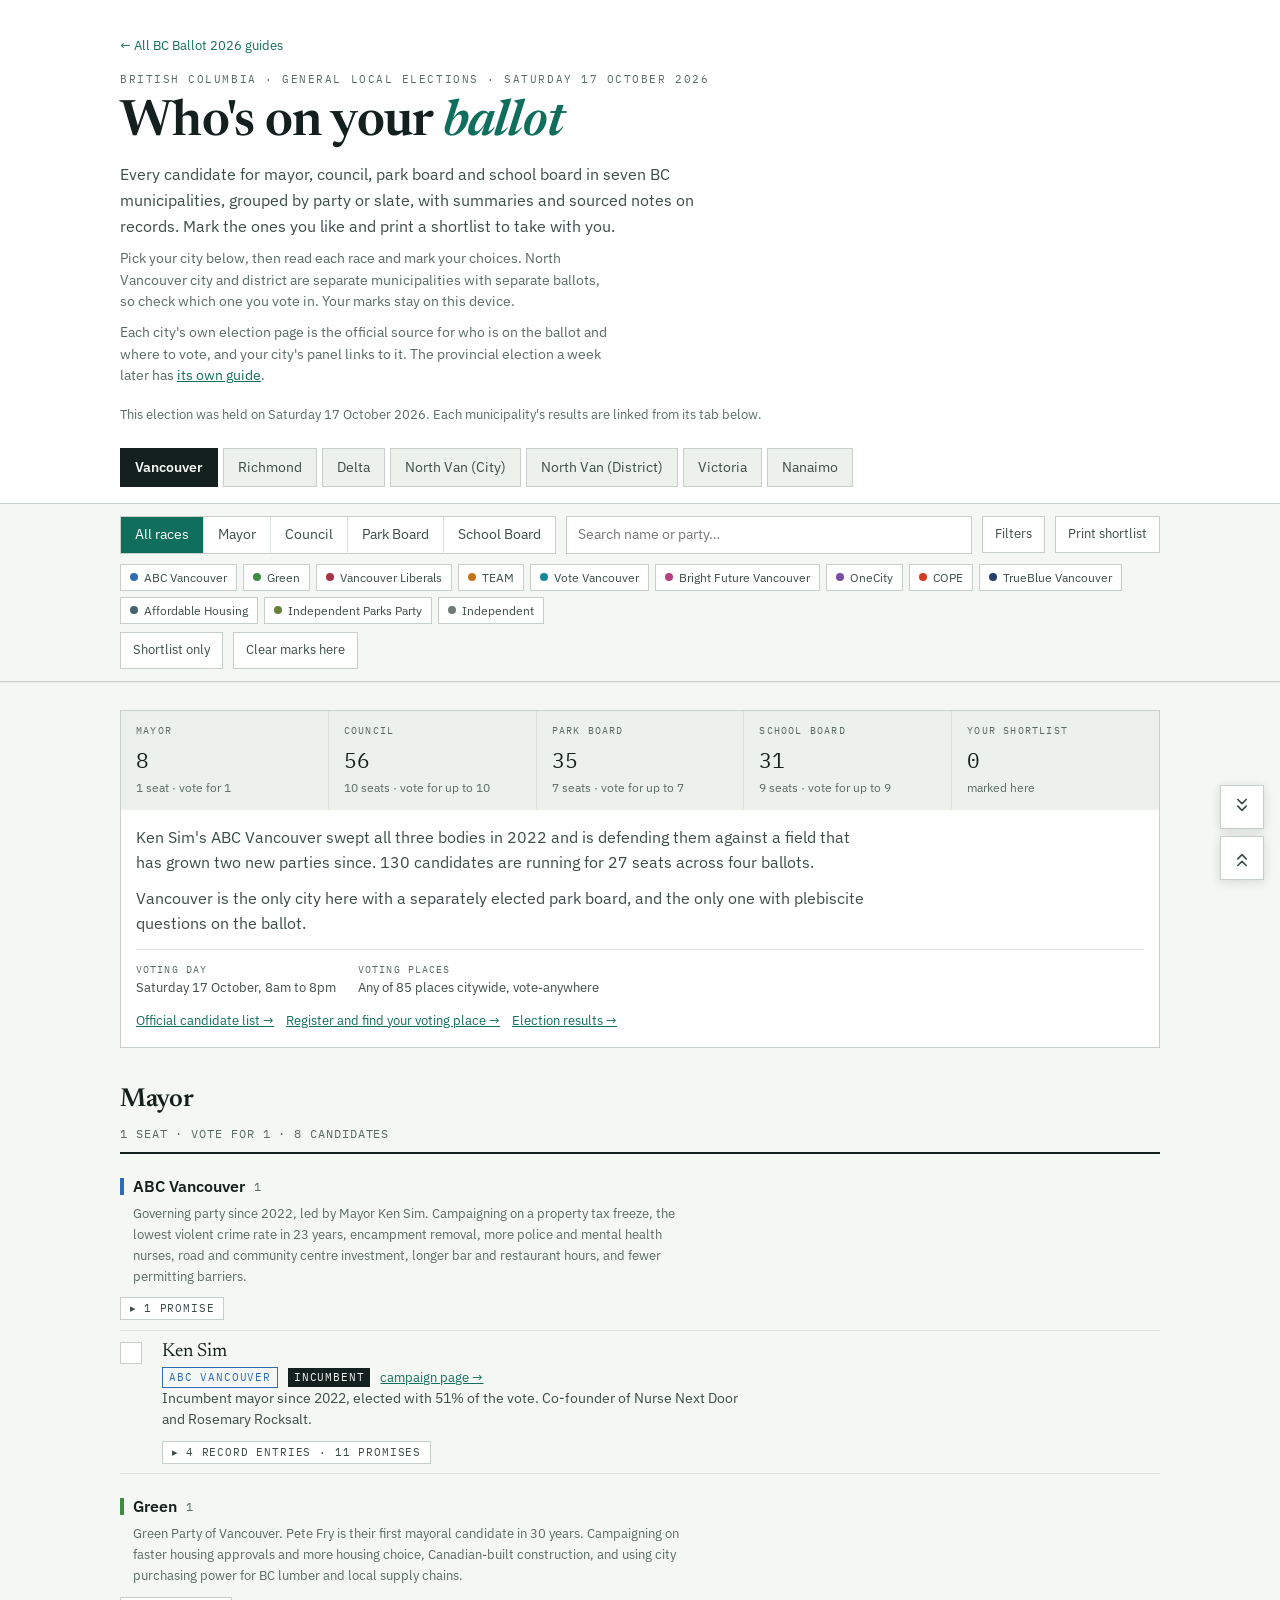
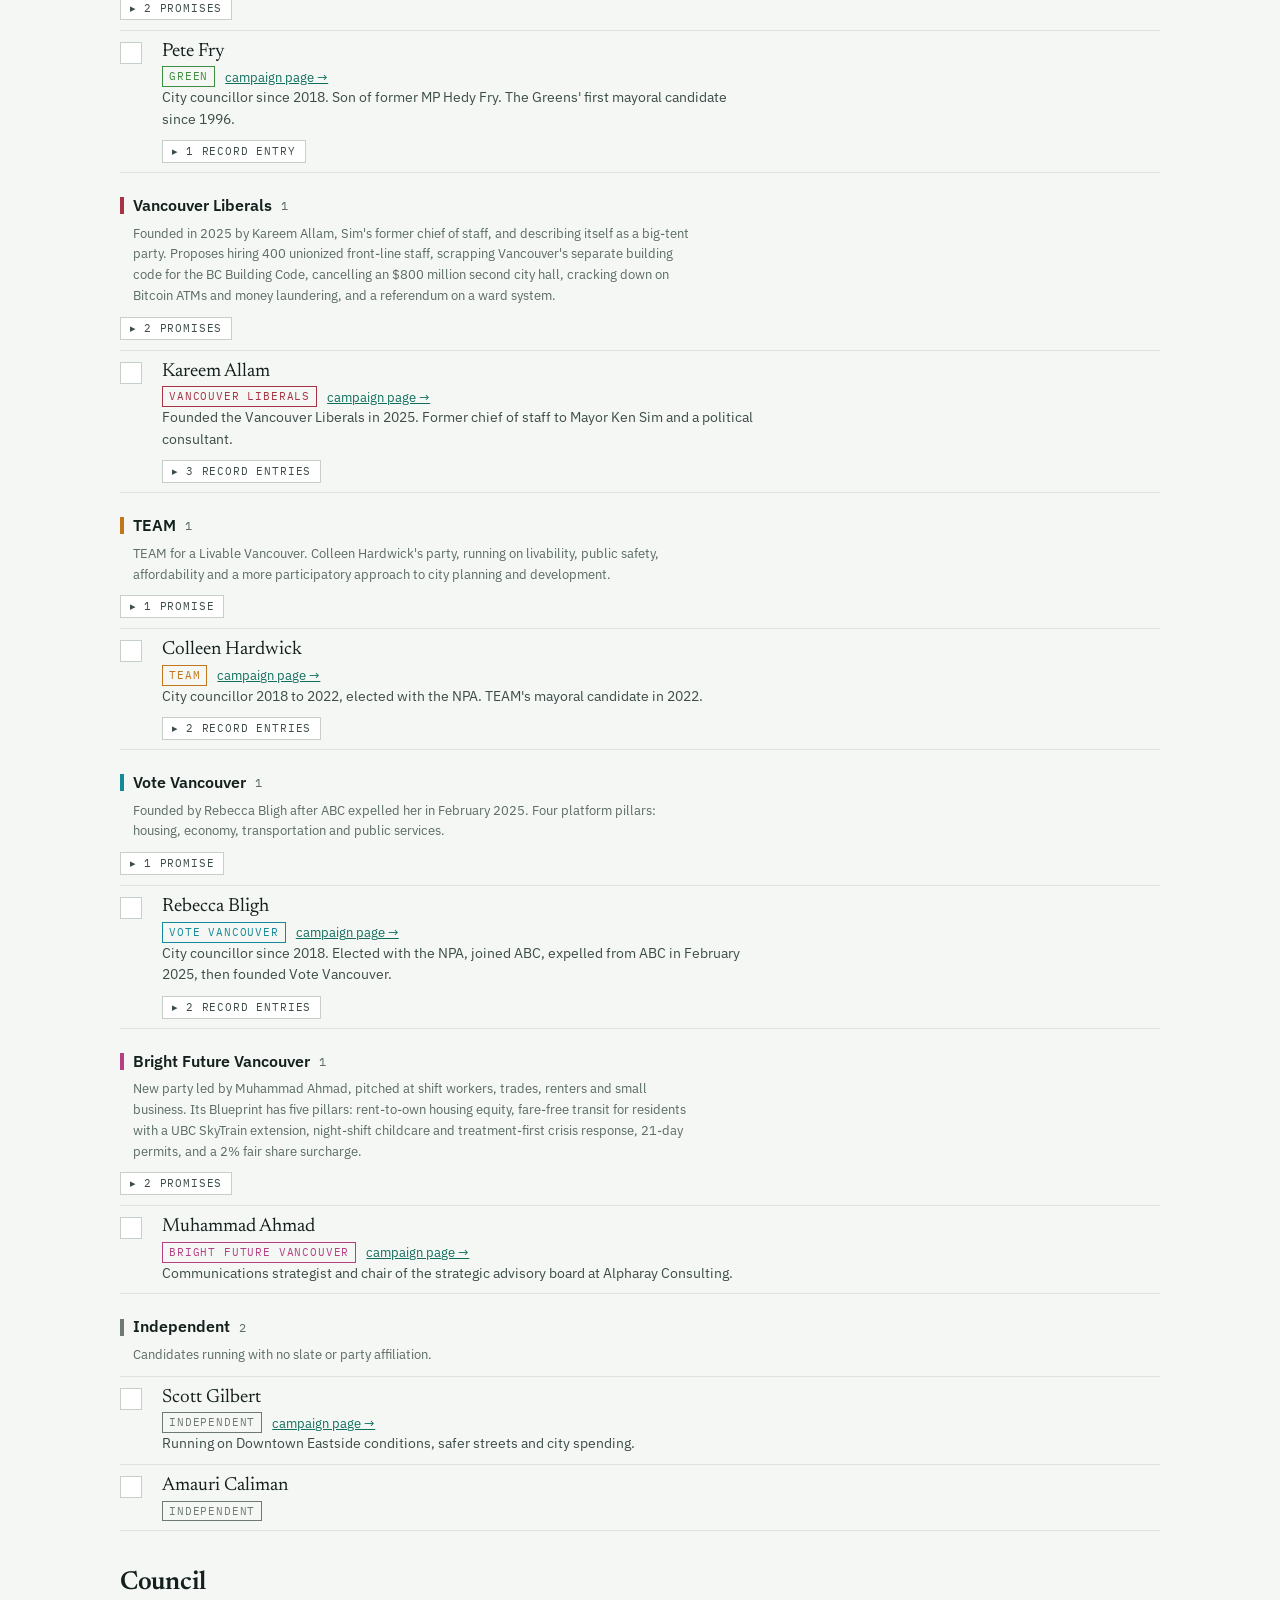
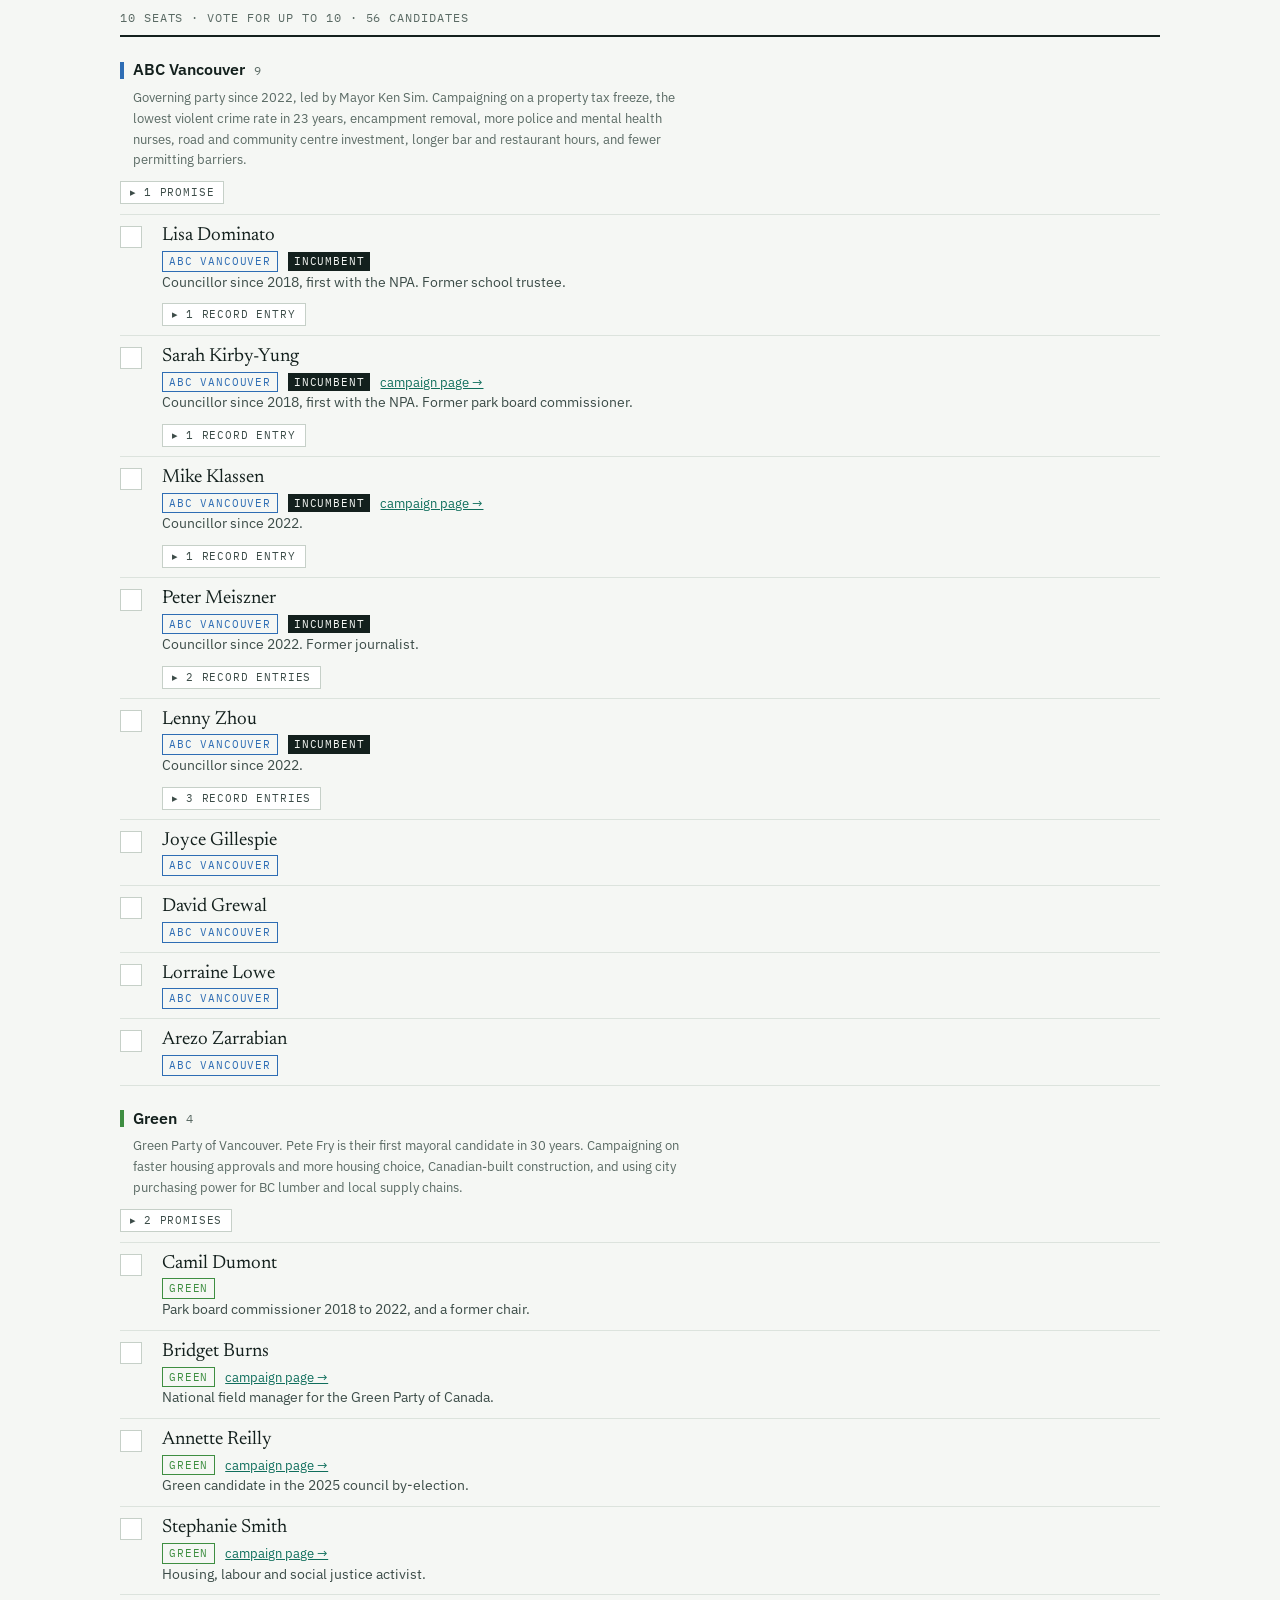
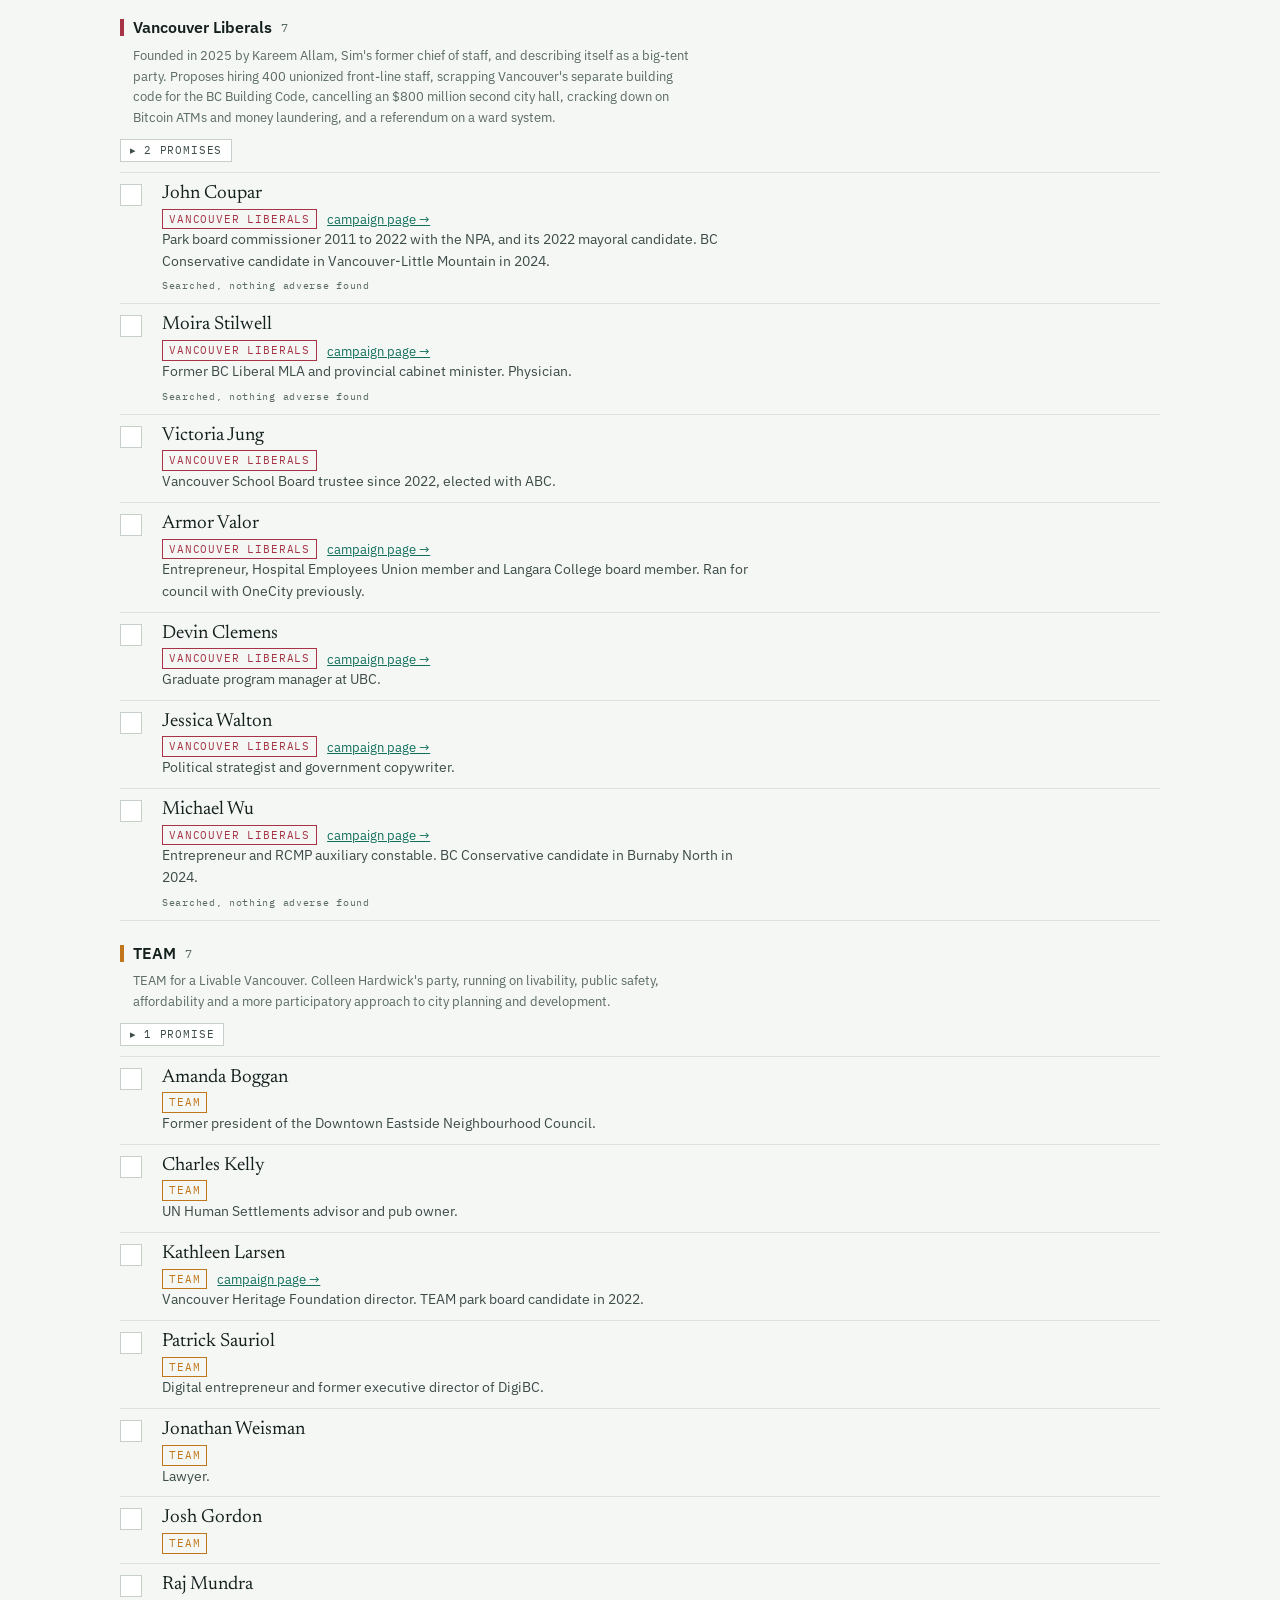
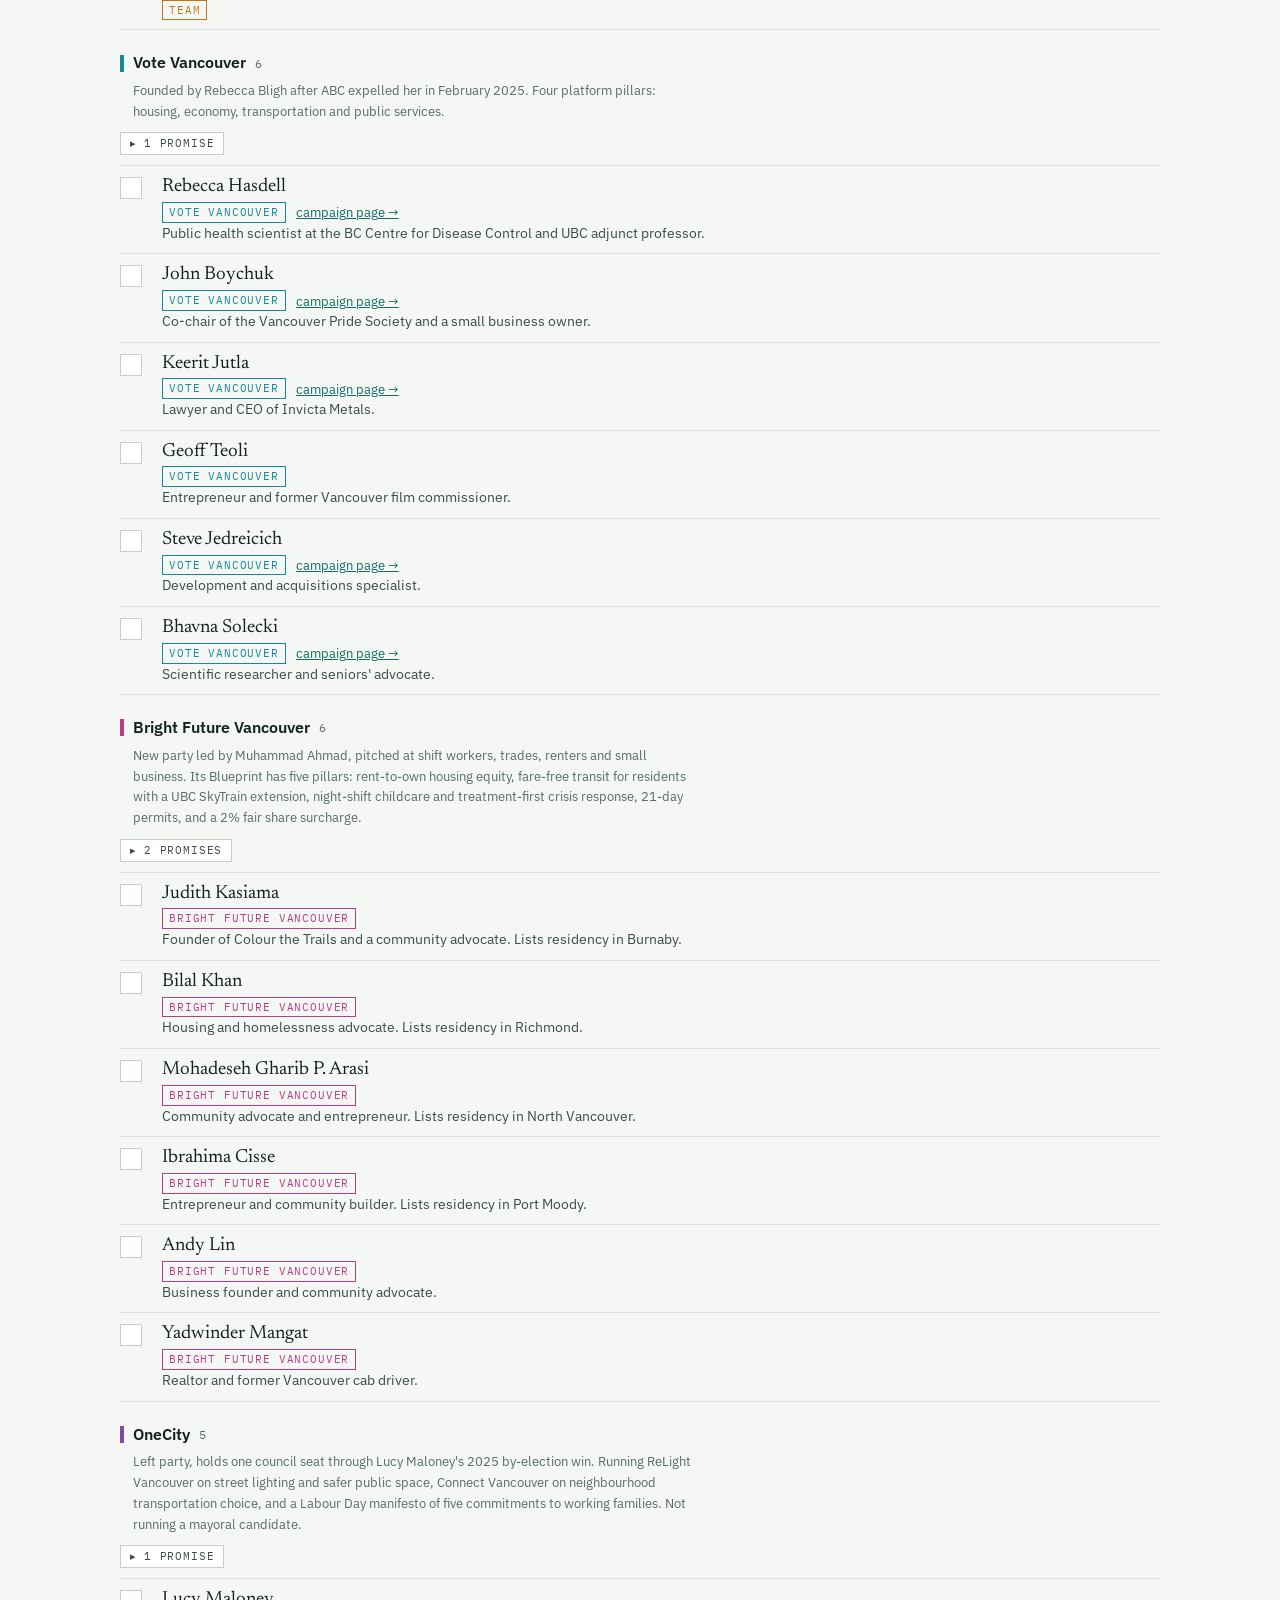
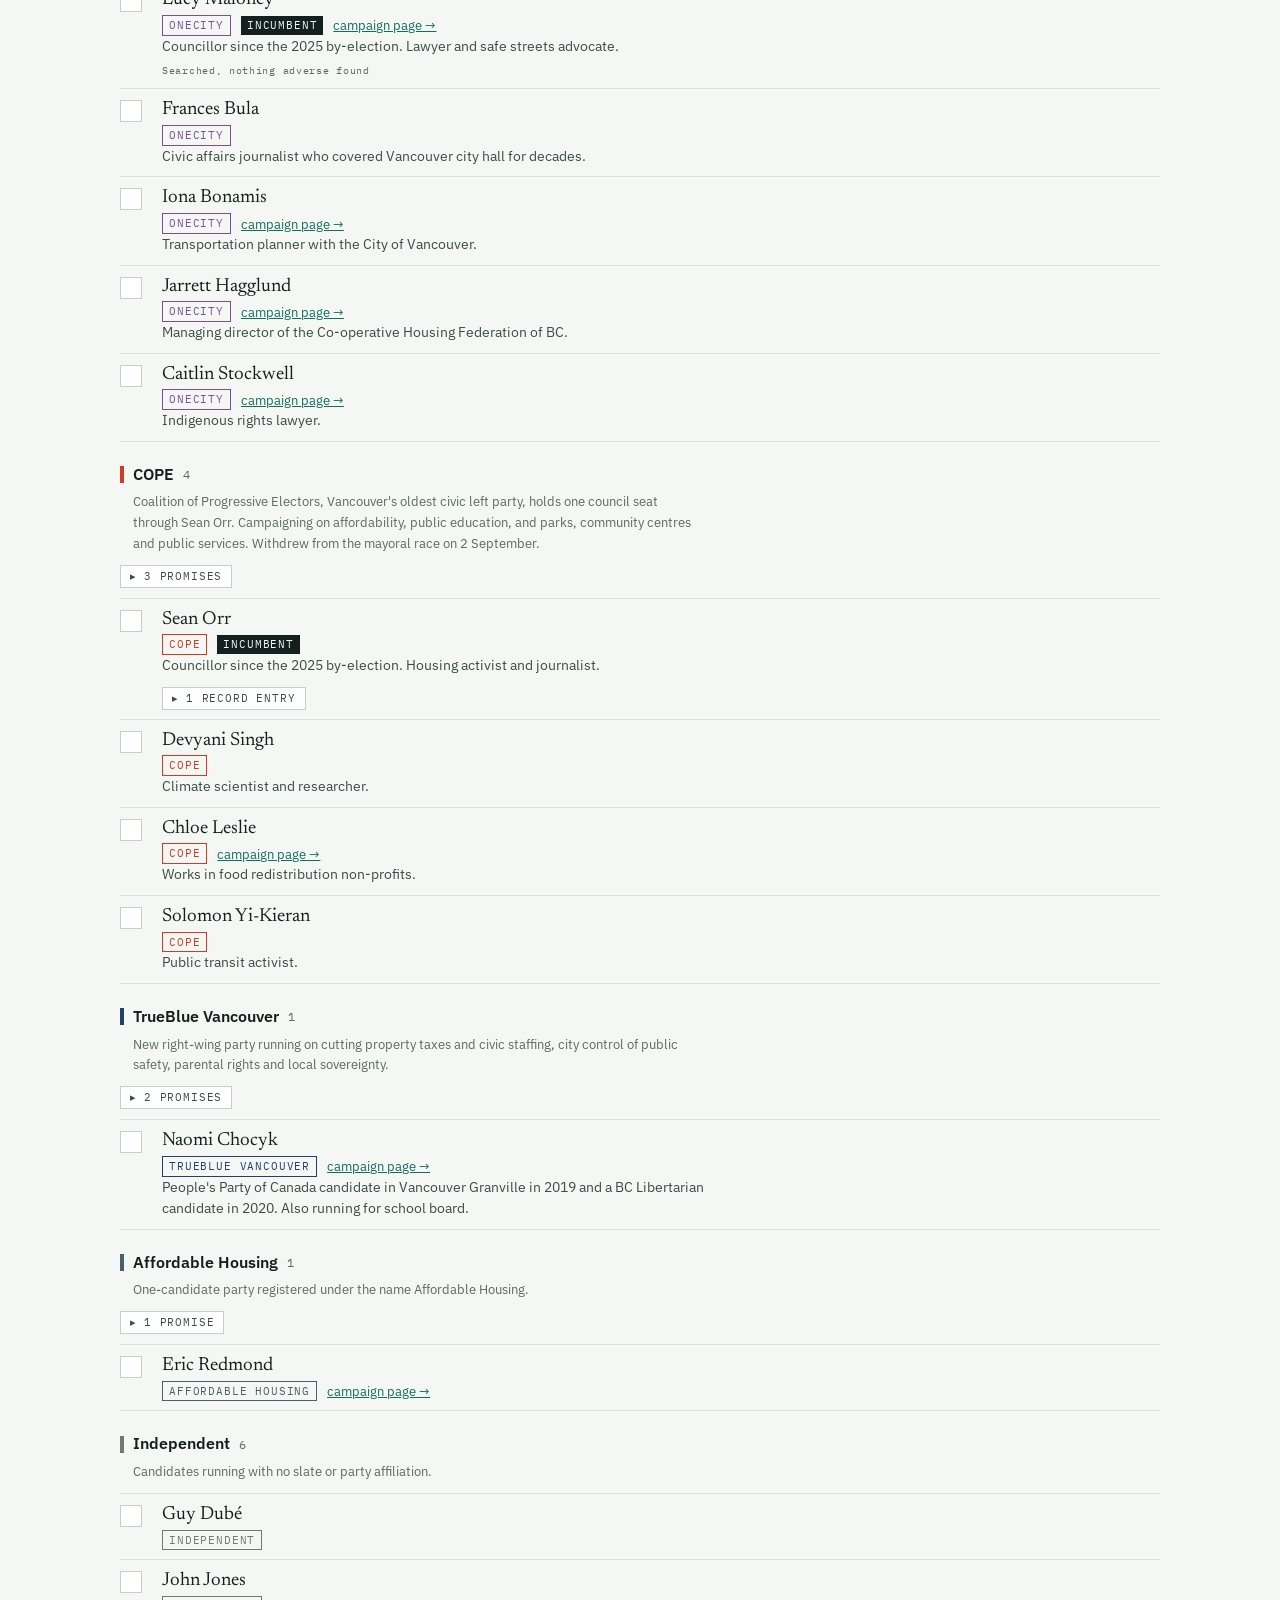
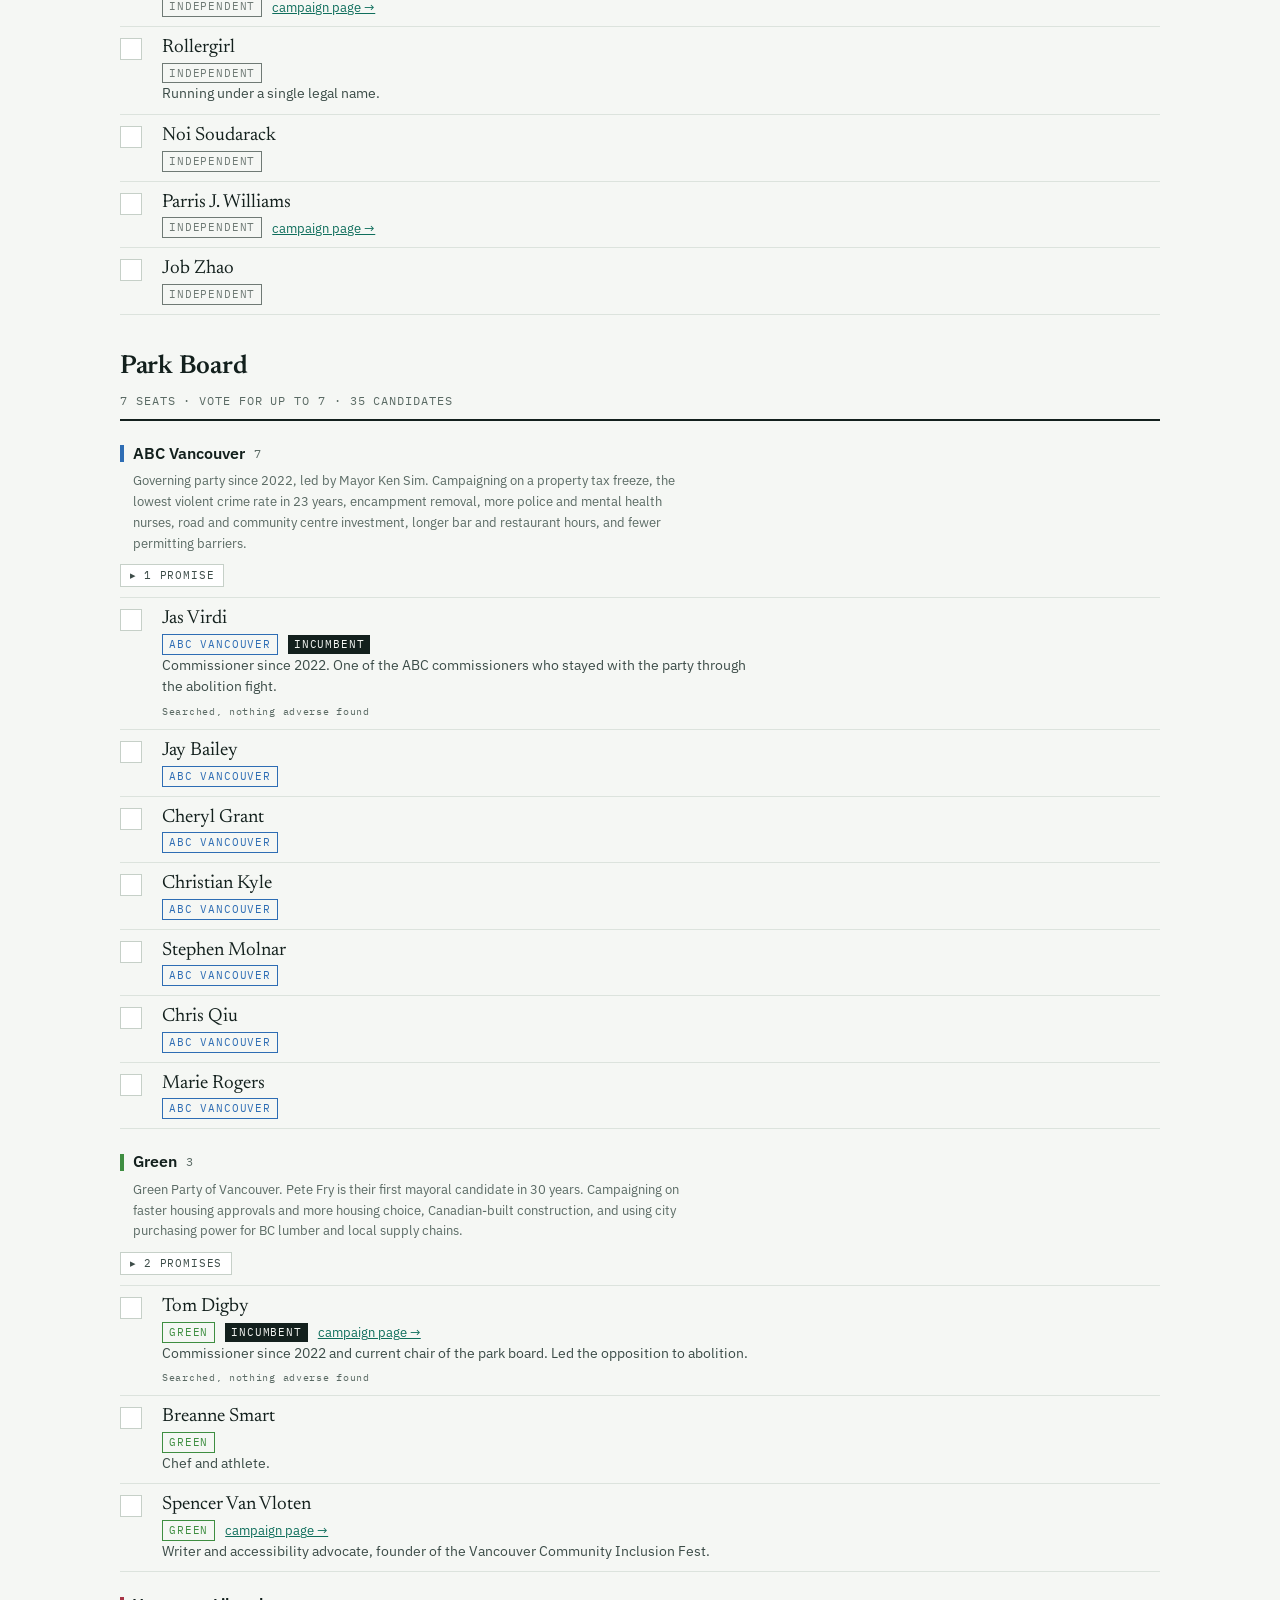
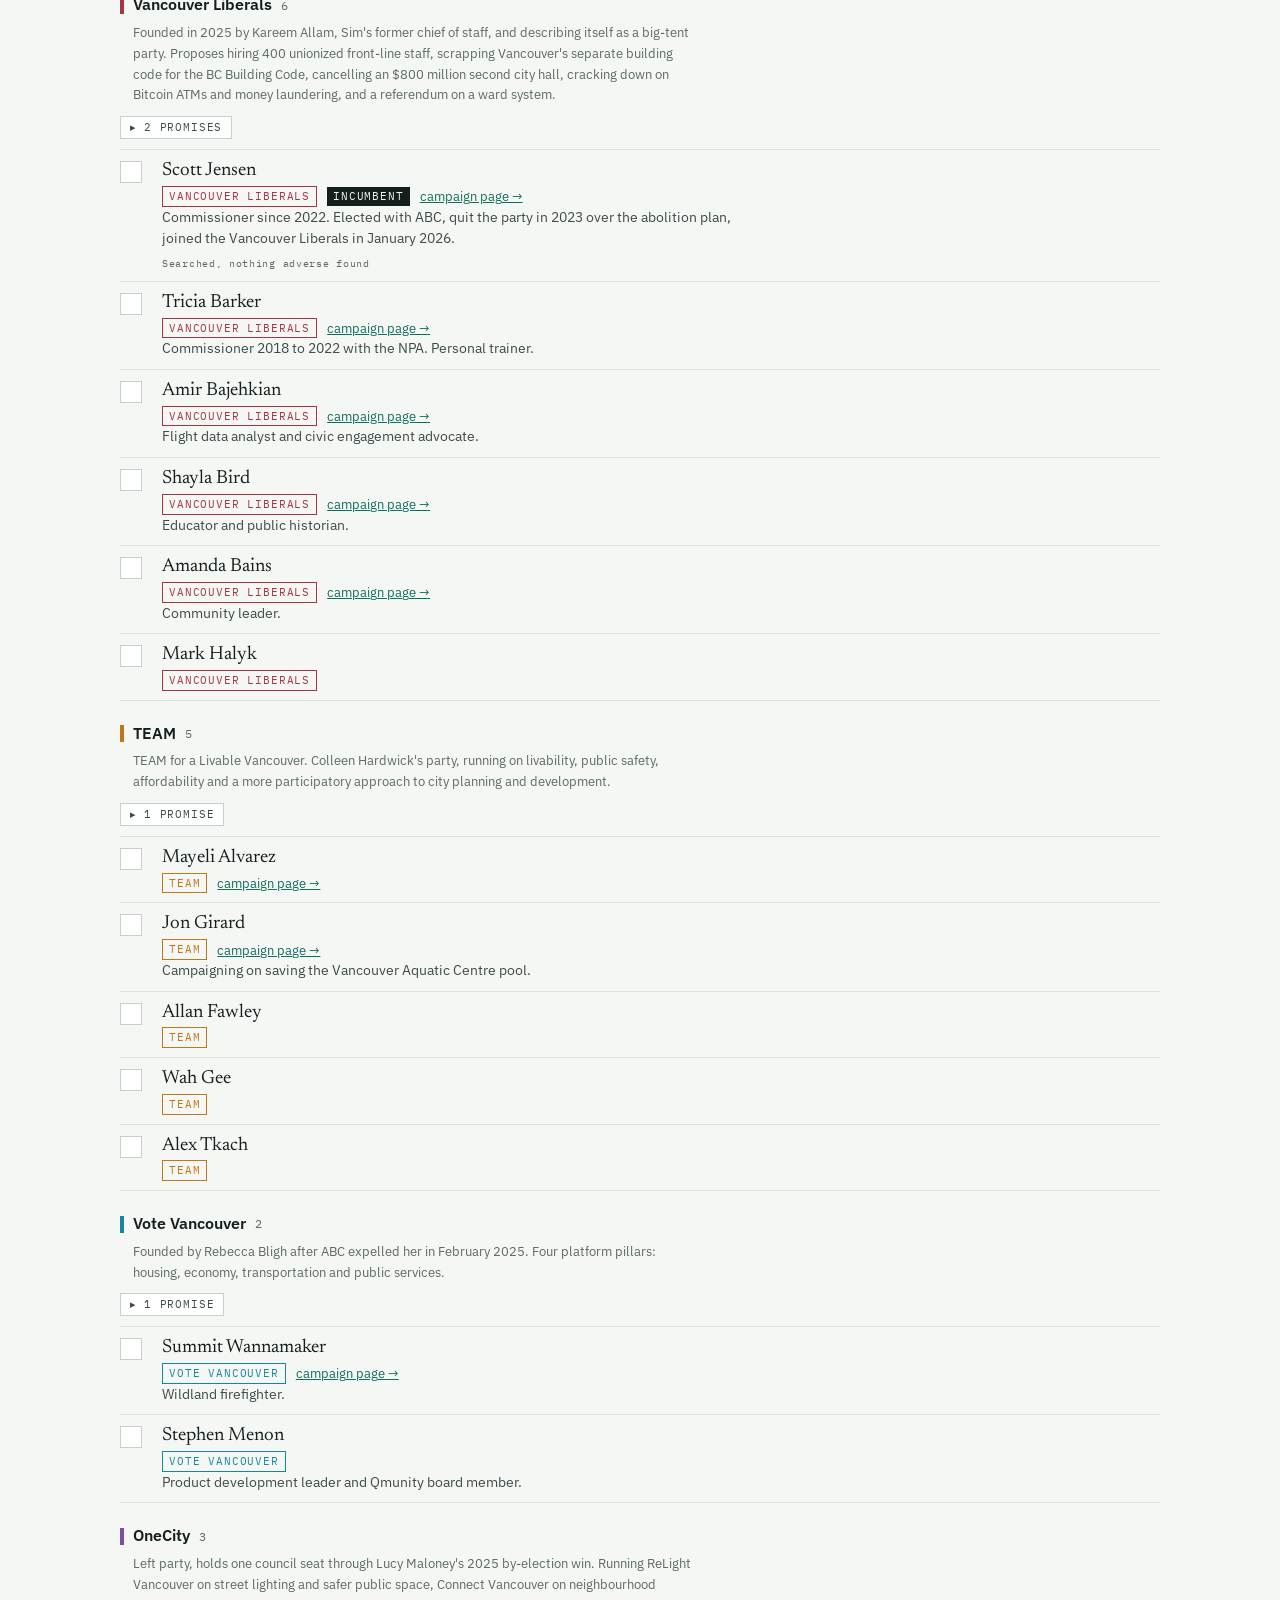
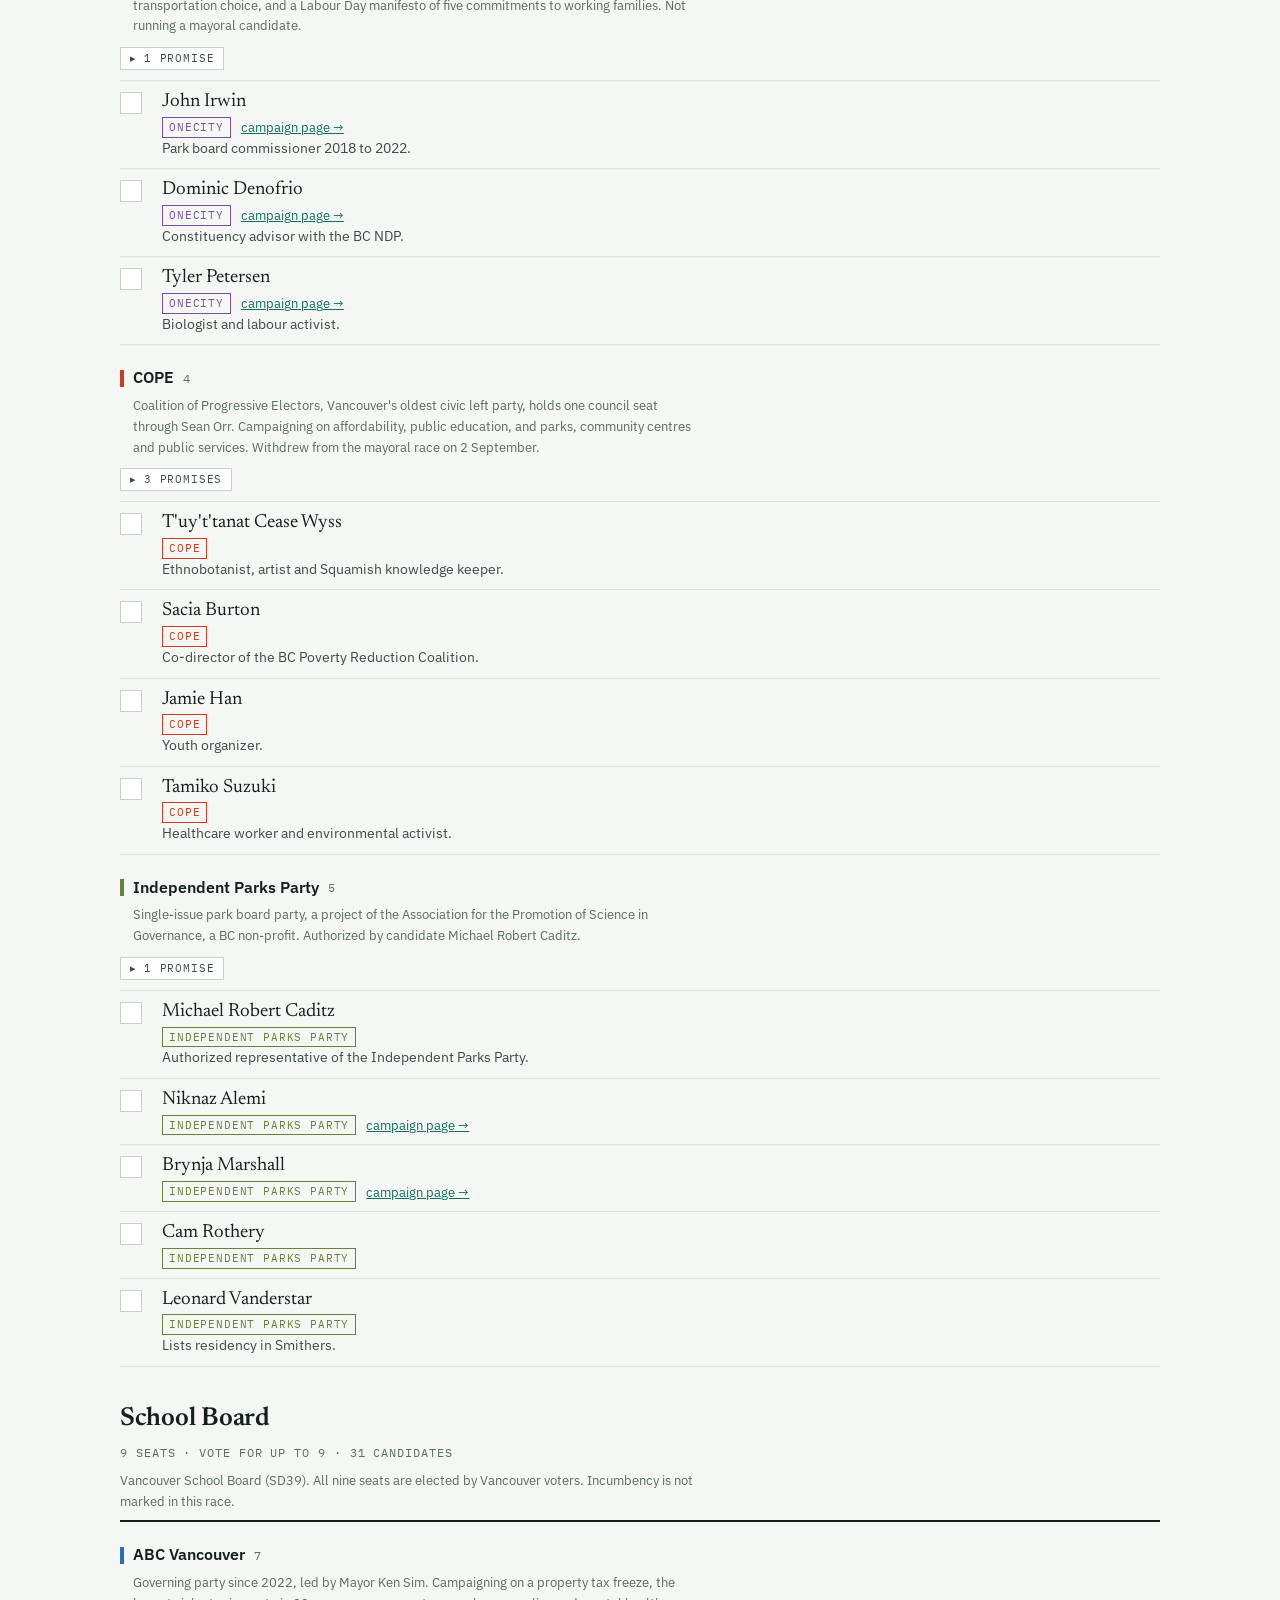
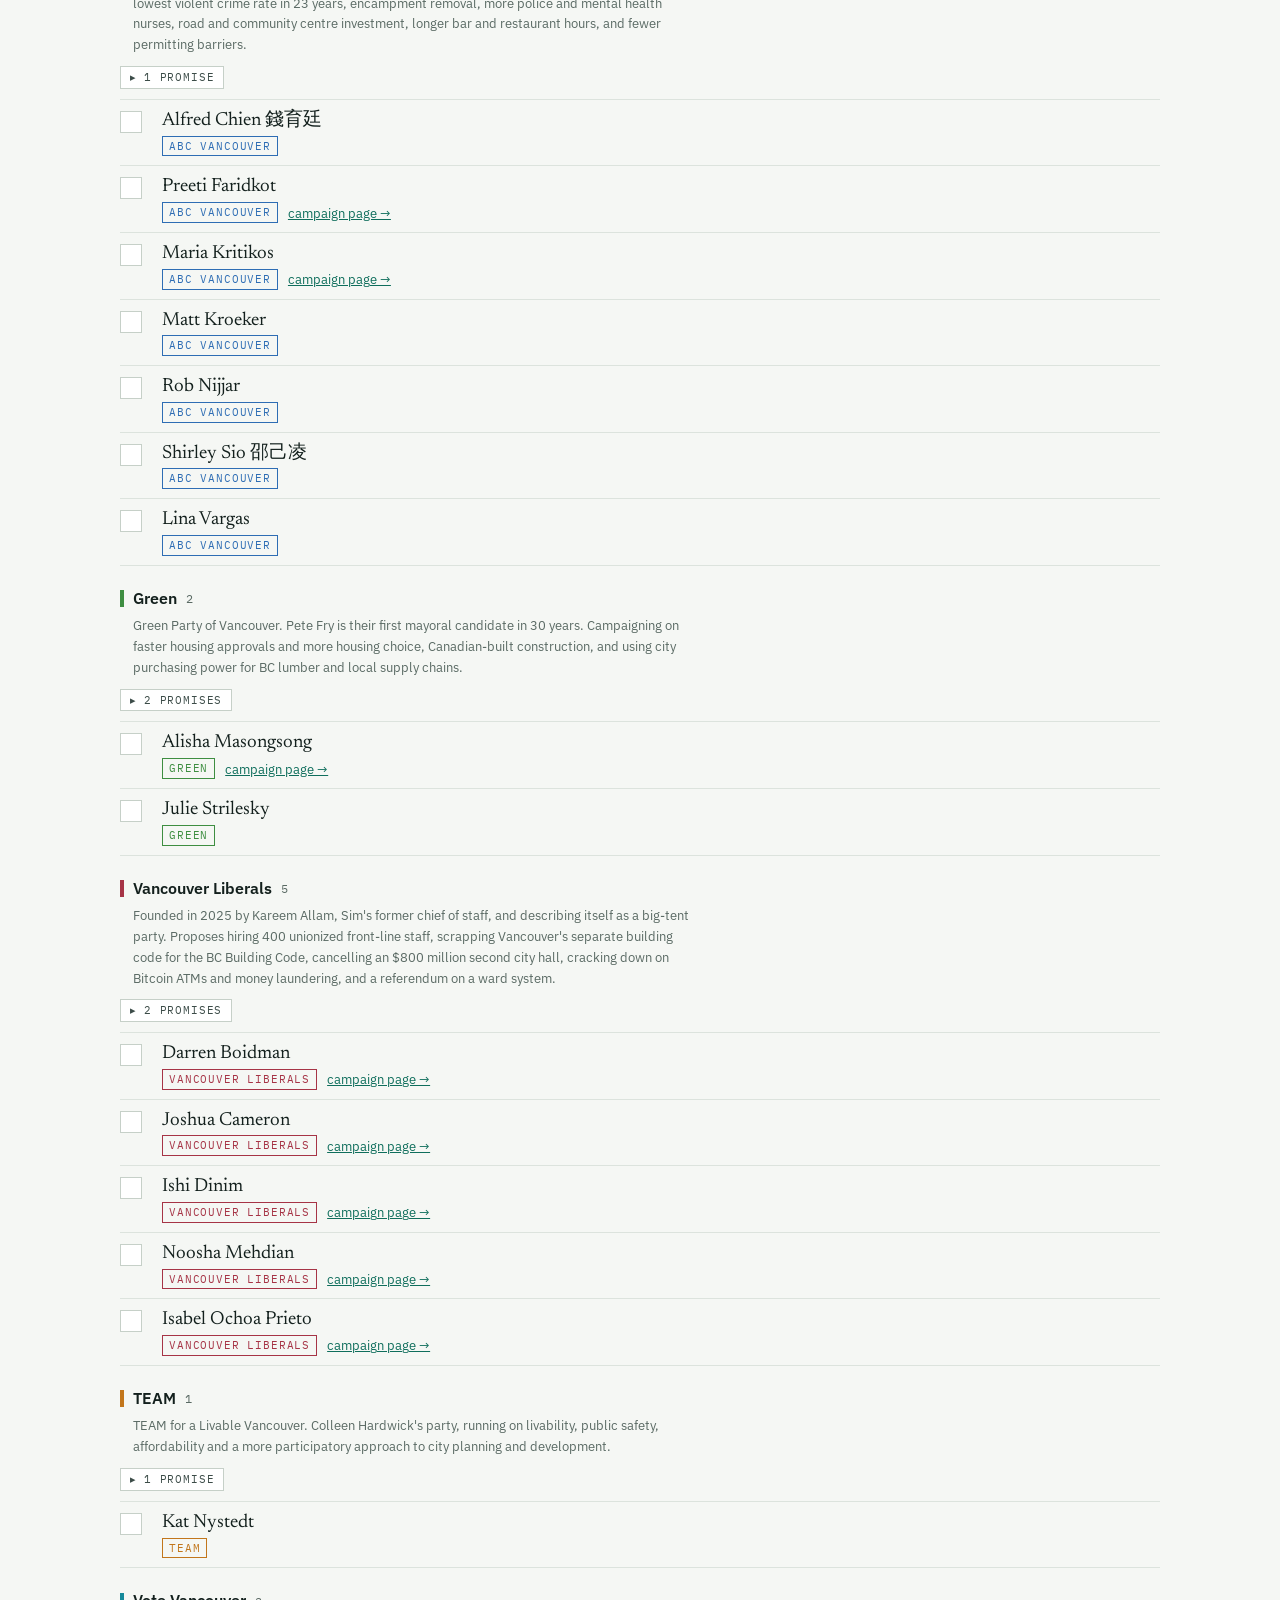
==== commit b9128e07: "Link each municipality's election results After voting day the municipal countdown line points to th" ====
--- a/municipal/index.html
+++ b/municipal/index.html
@@ -1401,49 +1401,56 @@
     blurb:["Ken Sim's ABC Vancouver swept all three bodies in 2022 and is defending them against a field that has grown two new parties since. 130 candidates are running for 27 seats across four ballots.",
            "Vancouver is the only city here with a separately elected park board, and the only one with plebiscite questions on the ballot."],
     dates:[["Voting day","Saturday 17 October, 8am to 8pm"],["Voting places","Any of 85 places citywide, vote-anywhere"]],
-    link:"https://vancouver.ca/your-government/2026-candidate-information.aspx", vote:"https://vancouver.ca/election/2026/where-to-vote.aspx"
+    link:"https://vancouver.ca/your-government/2026-candidate-information.aspx", vote:"https://vancouver.ca/election/2026/where-to-vote.aspx",
+    more:["https://results.vancouver.ca/results.html","Election results"]
   },
   "Richmond": {
     seats:{Mayor:1, Council:8, School:7}, schoolNote:"Richmond Board of Education (SD38). All seven seats are elected by Richmond voters.",
     blurb:["Malcolm Brodie, mayor since 2001, is not running. The first open mayor's race in Richmond in 25 years drew seven candidates, two of them sitting councillors.",
            "The council race is the busiest in the province outside Vancouver: 55 candidates for eight seats, spread across eleven slates and fourteen independents."],
     dates:[["Voting day","Saturday 17 October, 8am to 8pm"]],
-    link:"https://www.richmond.ca/city-hall/elections/candidateslist.htm", vote:"https://www.richmond.ca/city-hall/elections.htm"
+    link:"https://www.richmond.ca/city-hall/elections/candidateslist.htm", vote:"https://www.richmond.ca/city-hall/elections.htm",
+    more:["https://richmond.ca/electionservices/electionresults/Results.aspx","Election results"]
   },
   "Delta": {
     seats:{Mayor:1, Council:6, School:7}, schoolNote:"Delta Board of Education (SD37). All seven seats are elected by Delta voters.",
     blurb:["Mayor George Harvie seeks a third term against Dylan Kruger, a sitting councillor running with his own slate, and Delta First's Melissa Granum.",
            "Delta is the most slate-organized council race here: fifteen of the twenty candidates carry a slate label."],
     dates:[["Voting day","Saturday 17 October, 8am to 8pm"]],
-    link:"https://www.delta.ca/elections/candidates", vote:"https://www.delta.ca/city-hall/municipal-information/elections"
+    link:"https://www.delta.ca/elections/candidates", vote:"https://www.delta.ca/city-hall/municipal-information/elections",
+    more:["https://www.delta.ca/elections/2026results","Election results"]
   },
   "City of North Vancouver": {
     seats:{Mayor:1, Council:6, School:3}, schoolNote:"North Vancouver Board of Education (SD44), shared with the District. City voters elect three of the seven seats.",
     blurb:["Mayor Linda Buchanan seeks a third term against three challengers. All six sitting councillors are running again.",
            "No slates: every candidate in both races runs as an independent."],
     dates:[["Voting day","Saturday 17 October, 8am to 8pm"],["By mail","Ballots must arrive by 8pm on 17 October"]],
-    link:"https://www.cnv.org/City-Hall/General-Local-Election/2026-General-Local-Election", vote:"https://www.cnv.org/City-Hall/General-Local-Election/2026-General-Local-Election"
+    link:"https://www.cnv.org/City-Hall/General-Local-Election/2026-General-Local-Election", vote:"https://www.cnv.org/City-Hall/General-Local-Election/2026-General-Local-Election",
+    more:["https://www2.cnv.org/election2026/","Election results"]
   },
   "District of North Vancouver": {
     seats:{Mayor:1, Council:6, School:4}, schoolNote:"North Vancouver Board of Education (SD44), shared with the City. District voters elect four of the seven seats.",
     blurb:["Mayor Mike Little seeks a third term against four challengers. Six incumbent councillors are running in a field of fifteen.",
            "As in the City, no slates are registered: everyone runs as an independent."],
     dates:[["Voting day","Saturday 17 October, 8am to 8pm"]],
-    link:"https://www.dnv.org/government-administration/2026-general-local-election", vote:"https://www.dnv.org/government-administration/2026-general-local-election"
+    link:"https://www.dnv.org/government-administration/2026-general-local-election", vote:"https://www.dnv.org/government-administration/2026-general-local-election",
+    more:["https://www.dnv.org/government-administration/2026-election-results","Election results"]
   },
   "Victoria": {
     seats:{Mayor:1, Council:8, School:2}, schoolNote:"Greater Victoria Board of Education (SD61), shared with neighbouring municipalities. Victoria voters elect two trustees.",
     blurb:["Mayor Marianne Alto seeks a second term in an eight-way race. One of the eight, Lyall Atkinson, ended his campaign on 7 October and endorsed Bruce McGuigan, but his name remains on the ballot. Seven of the eight sitting councillors are running again; Chris Coleman is not.",
            "Victoria's politics run on independents. Only two of the 21 council candidates carry a slate label, and none of the mayoral candidates do."],
     dates:[["Voting day","Saturday 17 October, 8am to 8pm"],["By mail","Ballots must arrive by 8pm on 17 October"]],
-    link:"https://www.victoria.ca/city-government/elections", vote:"https://www.victoria.ca/city-government/elections"
+    link:"https://www.victoria.ca/city-government/elections", vote:"https://www.victoria.ca/city-government/elections",
+    more:["https://www.victoria.ca/city-government/elections/election-results","Election results"]
   },
   "Nanaimo": {
     seats:{Mayor:1, Council:8, School:9}, schoolNote:"Nanaimo-Ladysmith Board of Education (SD68). Nine seats and eleven candidates.",
     blurb:["Mayor Leonard Krog seeks a third term. Forty candidates are running for eight council seats, seven of them sitting councillors; Tyler Brown is not running again.",
            "REAL Nanaimo is the only slate, with a mayoral candidate and seven council candidates. Everyone else runs as an independent."],
     dates:[["Voting day","Saturday 17 October, 8am to 8pm"]],
-    link:"https://www.nanaimo.ca/your-government/elections", vote:"https://www.nanaimo.ca/your-government/elections"
+    link:"https://www.nanaimo.ca/your-government/elections", vote:"https://www.nanaimo.ca/your-government/elections",
+    more:["https://www.nanaimo.ca/your-government/elections","Election results"]
   }
 };
 
@@ -1464,6 +1471,7 @@
 function raceNote(j,race){ return race==="School" ? J[j].schoolNote+" Incumbency is not marked in this race." : ""; }
 const JGROUPS=null;
 const ELECTION_DAY="2026-10-17", VOTING_DAY="Saturday 17 October 2026";
+const AFTER_VOTE="Each municipality's results are linked from its tab below.";
 const PROVISIONAL_UNTIL="2026-09-18T23:00:00Z";   // 4pm Pacific, 18 Sept
 const CARD_NOTE="Candidate lists are current to 6 October 2026; check your municipality's own page before voting.";
 const NO_ROWS="No candidates are listed for this municipality.";
@@ -1875,7 +1883,7 @@
   const d=Math.ceil((new Date(y,m-1,dd)-new Date())/86400000);
   if(d>0){ n.hidden=false; n.textContent=d; l.textContent=(d===1?"day":"days")+" until voting day"; }
   else if(d===0){ n.hidden=false; n.textContent="Today"; l.textContent="voting places are open 8am to 8pm"; }
-  else { n.hidden=true; l.textContent="This election was held on "+VOTING_DAY+". The results are not on this page."; }
+  else { n.hidden=true; l.textContent="This election was held on "+VOTING_DAY+". "+AFTER_VOTE; }
   const pv=document.getElementById("provisional");
   if(pv) pv.hidden = !!PROVISIONAL_UNTIL && new Date() >= new Date(PROVISIONAL_UNTIL);
 })();
